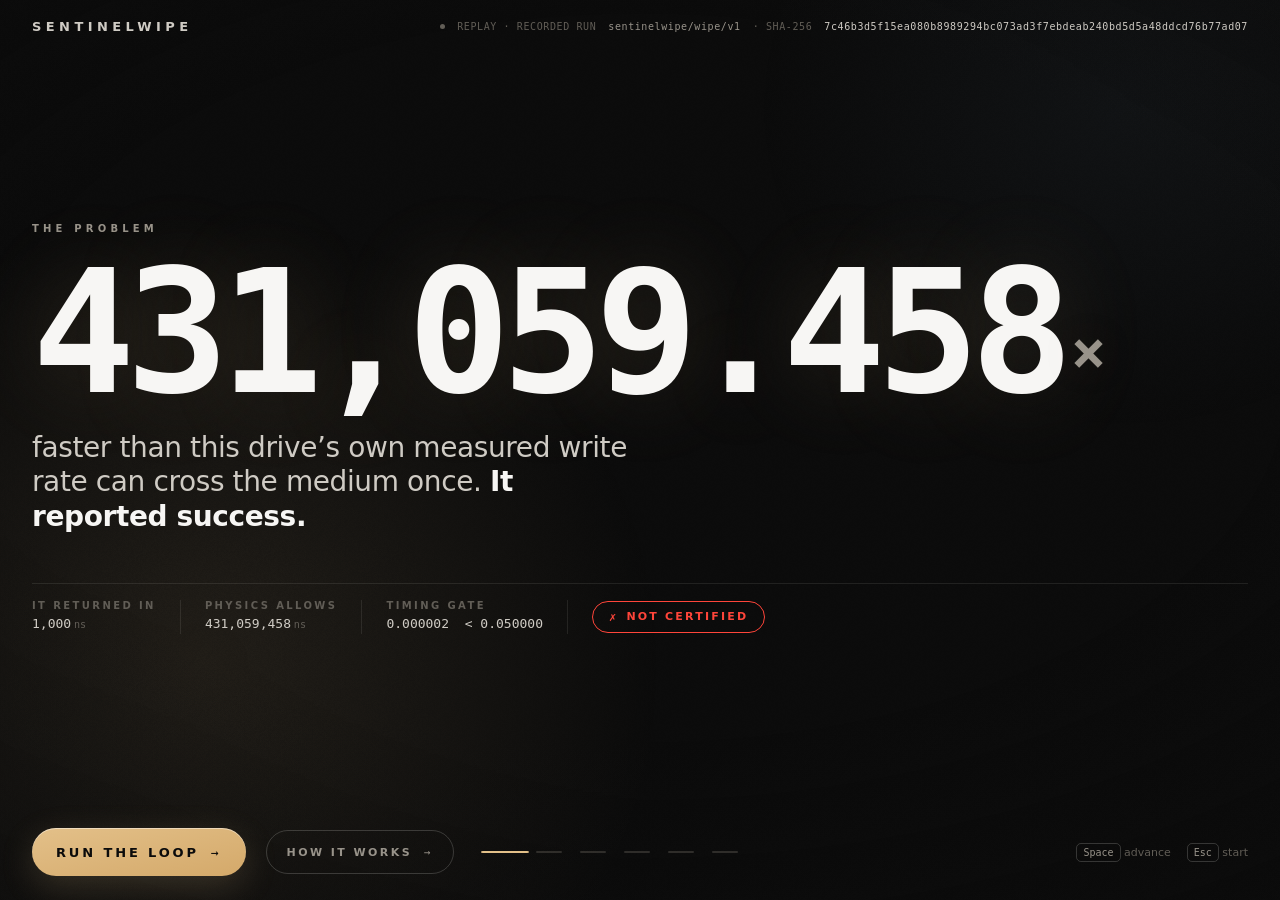
==== ui/index.html @ 8aa6bacd "ui: the entry surface, and the medium as the argument Adds ui/index.html — the door in front of the " ====
<!doctype html>
<html lang="en">
<head>
<meta charset="utf-8">
<meta name="viewport" content="width=device-width,initial-scale=1">
<title>SENTINELWIPE</title>
<style>
/* ============================================================================
   AURUM — THE TITANIUM STANDARD · Edition 27.0 · 412 declarations
   Transcribed from the token appendix (sheet 45) and the semantic layer
   (sheet 23) of the AURUM deck, not from the build prompt.

   FINISH: BLACK TITANIUM — "DEFAULT · DARK. Cinema, media, telemetry, night.
   The canonical AURUM expression: the void with one warm light in it."
   Sheet 22 names five finishes; Desert Gold is CEREMONIAL·LIGHT (onboarding,
   receipts, anniversaries) and is the wrong costume for a forensic instrument.
   A product picks one and never mixes.

   AXIS: FRONTIER (sheet 05) — "near-black canvas, monospaced numerics, tabular
   figures, live telemetry, precision displayed to the digit that actually
   matters. Legible under stress. No colour without semantics, no motion without
   cause, no alarm without an action attached."

   TOTAL COLOUR BUDGET: 32 values. Thirteen Titanium + ten Aurum + five Vapor +
   four Signal. A SCREEN MAY USE AT MOST NINE OF THEM. No value outside this set
   may ever enter the codebase.

   ONE DIRECTION ONLY: roles reference ramp values; ramp values reference
   nothing. A role that references another role is an alias, and aliases are
   audited out at every release.

   OPACITY OVER NEW HEX: strokes and fills are stated as a percentage of a ramp
   value, never as a new opaque colour, so they stay correct over glass and
   over media.

   NAMING: category-role-state. No product prefixes, no screen names, no -v2.
   GOVERNANCE: additive only — a token's value is never edited in place.
   ============================================================================ */

:root{
  /* ---- PRIMITIVE · TITANIUM — thirteen values, the structural ramp ---- */
  --ti-00:#F7F6F4;  --ti-05:#EEEDEA;  --ti-10:#E3E0DB;  --ti-20:#CFCBC4;
  --ti-30:#B4AFA7;  --ti-40:#98938A;  --ti-50:#7C776E;  --ti-60:#615D56;
  --ti-70:#4A4741;  --ti-80:#35322C;  --ti-90:#232120;  --ti-95:#171615;
  --ti-100:#0B0B0B;

  /* ---- PRIMITIVE · AURUM — ten values, the champagne ramp ------------ */
  --au-05:#FBF3E4;  --au-10:#F6E7CE;  --au-20:#EED6AE;  --au-30:#E3C089;
  --au-40:#D4A96A;  --au-50:#C08F4E;  --au-60:#A5763D;  --au-70:#835C30;
  --au-80:#5E4223;  --au-90:#3A2916;

  /* ---- PRIMITIVE · VAPOR — five values, the cold axis.
         hue 244–256°, chroma <= 0.033. For glass tint, depth and atmosphere
         ONLY. Never brand, never decoration. --------------------------- */
  --vp-10:#D0E4EA;  /* specular rim on cold glass   15.33:1 */
  --vp-30:#A9BAC4;  /* distant-object label          9.54:1 */
  --vp-50:#657F90;  /* atmosphere mid-depth          4.78:1 */
  --vp-70:#445D6C;  /* cool elevated fill            2.39:1 */
  --vp-90:#232B33;  /* chrome-theme canvas           1.37:1 */

  /* ---- PRIMITIVE · SIGNAL — four values, RESERVED FOR STATE.
         NEVER COLOUR ALONE: every signal use carries a redundant channel —
         a glyph, a position, or a word. Eight per cent of men cannot resolve
         nominal from abort by hue, and a system that fails them fails the law.
         ---------------------------------------------------------------- */
  --sig-nominal:#38D158;  /* success, completion, within tolerance   9.74:1 */
  --sig-caution:#FFD60A;  /* degraded, approaching limit            13.94:1
                             NEVER PAIRED WITH GOLD                        */
  --sig-abort:#FF453A;    /* failure and destruction                 5.78:1
                             ALWAYS ACCOMPANIED BY AN ACTION               */
  --sig-link:#0A84FF;     /* navigation away from context only       5.40:1 */

  /* ============ SEMANTIC LAYER · 42 roles · BLACK TITANIUM ============
     Product code references a role. It never references a ramp value. */

  /* SURFACE */
  --surface-canvas:var(--ti-100);              /* the floor. Never elevated,
                                                  never tinted, never glass  */
  --surface-grouped:var(--ti-95);              /* behind lists and forms     */
  --surface-raised:var(--ti-90);               /* cards. One level only —
                                                  no card inside a card      */
  --surface-glass:rgba(247,246,244,.09);       /* floating chrome ONLY:
                                                  bars, popovers, sheets     */
  --surface-scrim:rgba(11,11,11,.56);          /* behind modals              */

  /* CONTENT */
  --content-primary:var(--ti-00);              /* titles and the sentence
                                                  that matters      18.22:1  */
  --content-secondary:var(--ti-20);            /* body. The workhorse 8.57:1 */
  --content-tertiary:var(--ti-40);             /* metadata, timestamps,
                                                  captions   6.44:1 still AA */
  --content-quaternary:var(--ti-60);           /* placeholder and disabled
                                                  ONLY. Never a real word    */
  --content-accent:var(--au-30);               /* ONE INSTANCE PER VIEWPORT
                                                                    11.40:1  */
  --content-on-accent:var(--ti-100);           /* label on a filled metal
                                                  capsule. Obsidian on gold,
                                                  always                     */

  /* STROKE & FILL — opacity over new hex, always */
  --stroke-hairline:rgba(247,246,244,.09);     /* 0.5pt separators.
                                                  PREFER A GAP; a rule only
                                                  when space fails           */
  --stroke-rim:rgba(247,246,244,.18);          /* the 1pt edge of every
                                                  glass object. Non-optional */
  --stroke-focus:var(--au-30);                 /* 3pt, 2pt offset OUTSIDE the
                                                  shape. Never removed,
                                                  never inset                */
  --fill-quiet:rgba(247,246,244,.07);          /* secondary capsule ground,
                                                  segmented track, chip      */
  --fill-pressed:rgba(247,246,244,.14);        /* applied WITH scale .96 —
                                                  colour alone never reads
                                                  as pressed                 */
  --fill-accent:linear-gradient(168deg,var(--au-30),var(--au-40));
                                               /* 168° two-stop, 6% delta.
                                                  Flat metal looks printed   */
  /* LIGHT */
  --specular-top:rgba(255,255,255,.45);        /* 1pt inset highlight, top
                                                  edge only. The tell of
                                                  real glass                 */
  --specular-bottom:rgba(255,255,255,.12);     /* bounce light. Always
                                                  weaker than the top by 3x  */
  --shadow-key:rgba(11,11,11,.68);             /* single source, 12° above   */
  --glow-accent:rgba(227,192,137,.28);         /* dark themes only. 42px
                                                  blur, zero offset.
                                                  NEVER ON TEXT              */

  /* ---- TYPE · the fourteen-step scale ------------------------------- */
  --font-display:"SF Pro Display",-apple-system,BlinkMacSystemFont,"Helvetica Neue",Inter,system-ui,sans-serif;
  --font-text:"SF Pro Text",-apple-system,BlinkMacSystemFont,"Helvetica Neue",Inter,system-ui,sans-serif;
  --font-mono:"SF Mono",ui-monospace,Menlo,"JetBrains Mono",monospace;
  /* SF Pro is Apple-licensed and this repository is public: never vendored. */

  --size-colossus:96px;   --lh-colossus:88px;
  --size-display-1:64px;  --lh-display-1:64px;
  --size-display-2:48px;  --lh-display-2:52px;
  --size-title-1:34px;    --lh-title-1:40px;
  --size-title-2:28px;    --lh-title-2:34px;
  --size-title-3:22px;    --lh-title-3:28px;
  --size-headline:17px;   --lh-headline:22px;
  --size-body:17px;       --lh-body:25px;
  --size-callout:16px;    --lh-callout:21px;
  --size-subhead:15px;    --lh-subhead:20px;
  --size-footnote:13px;   --lh-footnote:18px;
  --size-caption:12px;    --lh-caption:16px;
  --size-micro:11px;      --lh-micro:13px;
  --size-overline:10px;   --lh-overline:12px;

  /* ---- SPACE & RADIUS ------------------------------------------------ */
  --space-1:4px;  --space-2:8px;  --space-3:12px; --space-4:16px;
  --space-5:20px; --space-6:24px; --space-8:32px; --space-12:48px;
  --space-16:64px;
  --radius-sm:12px; --radius-md:16px; --radius-lg:20px; --radius-xl:28px;
  --radius-capsule:999px;
  --target-min:44px;   /* AA5 floor. No target under 44px, ever. */

  /* ---- MOTION · six curves, six springs, no exceptions ---------------- */
  --ease-standard:cubic-bezier(.32,.72,0,1);
  --ease-enter:cubic-bezier(.16,1,.3,1);
  --ease-exit:cubic-bezier(.7,0,.84,0);
  --ease-glide:cubic-bezier(.4,0,.2,1);
  --ease-snap:cubic-bezier(.34,1.26,.64,1);
  --dur-micro:90ms;    --dur-small:160ms;   --dur-medium:240ms;
  --dur-large:400ms;   --dur-enter:520ms;   --dur-morph:620ms;
  --dur-ambient:4000ms;
  --stagger:24ms;
  --frame-budget:8.33ms;   /* every frame ships in 8.33ms or the feature is
                              not finished. A budget from the first commit,
                              never polish applied at the end. */

  /* ---- MATERIAL & ELEVATION ------------------------------------------ */
  --glass-thin:blur(20px) saturate(170%);
  --glass-regular:blur(28px) saturate(180%);
  --glass-thick:blur(40px) saturate(150%);
  --e1:0 1px 2px rgba(11,11,11,.68), 0 0 0 1px rgba(247,246,244,.09);
  --e2:0 4px 10px rgba(11,11,11,.68), 0 1px 2px rgba(11,11,11,.5);
  --e3:0 10px 24px rgba(11,11,11,.68), 0 2px 5px rgba(11,11,11,.5);
  --e4:0 18px 44px rgba(11,11,11,.68), 0 4px 10px rgba(11,11,11,.5);
  --e5:0 28px 70px rgba(11,11,11,.72), 0 0 42px rgba(227,192,137,.28);
}

/* ---- The fourteen registers, set in their own spec ------------------- */
.t-colossus {font:700 var(--size-colossus)/var(--lh-colossus) var(--font-display);letter-spacing:-.03em}
.t-display-1{font:700 var(--size-display-1)/var(--lh-display-1) var(--font-display);letter-spacing:-.025em}
.t-display-2{font:700 var(--size-display-2)/var(--lh-display-2) var(--font-display);letter-spacing:-.022em}
.t-title-1  {font:700 var(--size-title-1)/var(--lh-title-1) var(--font-display);letter-spacing:-.018em}
.t-title-2  {font:600 var(--size-title-2)/var(--lh-title-2) var(--font-display);letter-spacing:-.014em}
.t-title-3  {font:600 var(--size-title-3)/var(--lh-title-3) var(--font-display);letter-spacing:-.01em}
.t-headline {font:600 var(--size-headline)/var(--lh-headline) var(--font-text)}
.t-body     {font:400 var(--size-body)/var(--lh-body) var(--font-text)}
.t-callout  {font:400 var(--size-callout)/var(--lh-callout) var(--font-text)}
.t-subhead  {font:500 var(--size-subhead)/var(--lh-subhead) var(--font-text)}
.t-footnote {font:400 var(--size-footnote)/var(--lh-footnote) var(--font-text)}
.t-caption  {font:400 var(--size-caption)/var(--lh-caption) var(--font-text)}
.t-micro    {font:500 var(--size-micro)/var(--lh-micro) var(--font-text);letter-spacing:.06em}
.t-overline {font:600 var(--size-overline)/var(--lh-overline) var(--font-text);
             letter-spacing:.18em;text-transform:uppercase;color:var(--content-tertiary)}

/* Every numeral in this product is monospace and tabular, carries its unit,
   and is never abbreviated and never animated. Precision displayed to the
   digit that actually matters. */
.num {font-family:var(--font-mono);font-variant-numeric:tabular-nums lining-nums;
      font-feature-settings:"tnum" 1,"lnum" 1}
.unit{color:var(--content-tertiary);font-size:.72em;margin-left:.3em;letter-spacing:.02em}

*,*::before,*::after{box-sizing:border-box}
html{-webkit-text-size-adjust:100%}
body{margin:0;background:var(--surface-canvas);color:var(--content-secondary);
     font:400 var(--size-body)/var(--lh-body) var(--font-text);
     -webkit-font-smoothing:antialiased;text-rendering:optimizeLegibility}
::selection{background:rgba(227,192,137,.28);color:var(--au-05)}

/* 2pt ring at 2pt offset OUTSIDE the shape. Never removed, never inset. */
:focus-visible{outline:2px solid var(--stroke-focus);outline-offset:2px;border-radius:inherit}

/* Sheet 43 — the floor, not the ceiling. Reduced motion is a first-class
   path: all travel and scale become a 160ms opacity cross-fade at the
   destination. Parallax and auto-play stop. No state is lost. */
@media (prefers-reduced-motion:reduce){
  *,*::before,*::after{
    animation-duration:1ms!important;animation-iteration-count:1!important;
    transition-duration:160ms!important;transition-property:opacity!important;
    scroll-behavior:auto!important}
}

/* ============================================================================
   SURFACE 0 - THE ENTRY - "THE VOID"
   One idea per screen, at scale, over the medium itself. The token layer above
   is ui/tokens.css verbatim; what changes here is how little of it is used at
   once and how much air is left around it.

   Six values on screen at a time, at most:
     ti-100 canvas   ti-95 recessed   ti-00 the one bright thing
     ti-40 captions  au-30 the single accent   one signal, only when earned
   ============================================================================ */

html,body{height:100%}
body{overflow:hidden;background:#0B0B0B;color:var(--content-tertiary)}
#app{position:fixed;inset:0;display:flex;flex-direction:column}

/* ---- ATMOSPHERE. Three fixed layers, none of them interactive, none of them
        carrying information: a warm source low-left, a vignette that closes the
        frame, and grain so the black reads as film rather than as #000. ------ */
.atm{position:fixed;inset:0;pointer-events:none;z-index:0}
.atm-glow{background:
  radial-gradient(58vw 58vw at 16% 74%, rgba(227,192,137,.10), transparent 62%),
  radial-gradient(46vw 40vw at 88% 12%, rgba(127,166,201,.05), transparent 64%)}
.atm-vig{background:radial-gradient(120% 96% at 50% 42%,
  transparent 42%, rgba(11,11,11,.62) 88%, rgba(11,11,11,.9) 100%)}
.atm-grain{opacity:.055;mix-blend-mode:overlay;background-size:128px 128px}
/* the grain tile is generated at load from frames[].hx - the film grain over
   this page is made of the same bytes the wipe wrote. No asset, no request,
   no SVG filter, and therefore no URL of any kind in this file. */

/* ---- RACK. Almost nothing. The replay marker is the only thing it carries
        that is not the product's own name. ------------------------------- */
.rack{position:relative;z-index:3;flex:0 0 auto;display:flex;align-items:center;
  gap:var(--space-6);padding:var(--space-5) var(--space-8) var(--space-3)}
.wordmark{font:600 var(--size-footnote)/1 var(--font-display);letter-spacing:.34em;
  color:var(--content-secondary);text-transform:uppercase}
.stamp{margin-left:auto;display:flex;align-items:center;gap:var(--space-3);
  font-family:var(--font-mono);font-size:var(--size-overline);
  line-height:var(--lh-overline);letter-spacing:.06em;
  color:var(--content-quaternary);white-space:nowrap}
.stamp .dot{width:5px;height:5px;border-radius:50%;
  background:var(--content-quaternary);flex:0 0 auto}
.stamp b{font-weight:400;color:var(--content-tertiary)}
.stamp .hash{color:var(--content-secondary)}

/* ---- STAGE ------------------------------------------------------------ */
#stage{position:relative;z-index:2;flex:1 1 auto;min-height:0}
.beat{position:absolute;inset:0;padding:0 var(--space-8);
  display:grid;align-content:center;
  opacity:0;pointer-events:none;
  transition:opacity var(--dur-large) var(--ease-exit)}
.beat[data-live="1"]{opacity:1;pointer-events:auto;
  transition:opacity var(--dur-enter) var(--ease-enter)}

/* every element inside a live beat arrives on the same spring, staggered by
   its own index. Transform and opacity only. */
.rise{opacity:0;transform:translate3d(0,14px,0)}
.beat[data-live="1"] .rise{opacity:1;transform:none;
  transition:opacity var(--dur-enter) var(--ease-enter) calc(var(--i,0) * 90ms),
             transform var(--dur-enter) var(--ease-enter) calc(var(--i,0) * 90ms)}

/* ---- THE ONE BIG THING ------------------------------------------------ */
.kicker{font:600 var(--size-overline)/var(--lh-overline) var(--font-text);
  letter-spacing:.42em;text-transform:uppercase;color:var(--content-tertiary);
  margin:0 0 var(--space-6)}
.colossus{margin:0;font-family:var(--font-mono);font-weight:600;
  font-variant-numeric:tabular-nums lining-nums;font-feature-settings:"tnum" 1;
  font-size:clamp(88px,13.4vw,208px);line-height:.86;letter-spacing:-.055em;
  color:var(--content-primary);white-space:nowrap;
  text-shadow:0 0 90px rgba(227,192,137,.16)}
.colossus .x{font-size:.34em;letter-spacing:-.02em;color:var(--content-tertiary);
  margin-left:.12em;vertical-align:.34em}
.colossus .of{font-size:.28em;letter-spacing:.01em;word-spacing:-.2em;
  color:var(--content-quaternary);margin-left:.24em;vertical-align:.36em;
  font-weight:400}
.say{margin:var(--space-6) 0 0;max-width:34ch;
  font:400 var(--size-title-2)/1.24 var(--font-display);letter-spacing:-.014em;
  color:var(--content-secondary)}
.beat.with-medium .say{max-width:27ch}
.say b{color:var(--content-primary);font-weight:600}
.say.small{font:400 var(--size-title-3)/1.3 var(--font-display);max-width:30ch}

/* ---- THE QUIET LINE OF EVIDENCE, always last, always small ------------ */
.evid{display:flex;align-items:center;gap:var(--space-6);flex-wrap:wrap;
  margin-top:var(--space-12);padding-top:var(--space-4);
  border-top:1px solid var(--stroke-hairline)}
.evid .cell{display:flex;flex-direction:column;gap:3px;min-width:0}
.evid .k{font:600 var(--size-overline)/var(--lh-overline) var(--font-text);
  letter-spacing:.24em;text-transform:uppercase;color:var(--content-quaternary)}
.evid .v{font-family:var(--font-mono);font-variant-numeric:tabular-nums lining-nums;
  font-size:var(--size-footnote);line-height:var(--lh-footnote);
  color:var(--content-secondary);white-space:nowrap}
.evid .v .u{color:var(--content-quaternary);font-size:.78em;margin-left:.28em}
.evid .rule{width:1px;align-self:stretch;background:var(--stroke-hairline)}

/* the verdict chip: colour never alone - a glyph and a word, every time */
.chip{display:inline-flex;align-items:center;gap:var(--space-2);
  font:600 var(--size-micro)/1 var(--font-text);letter-spacing:.2em;
  text-transform:uppercase;padding:9px var(--space-4);
  border-radius:var(--radius-capsule);border:1px solid currentColor}
.chip .gl{font-family:var(--font-mono);font-size:var(--size-caption)}
.c-abort{color:var(--sig-abort)}
.c-caution{color:var(--sig-caution)}
.c-quiet{color:var(--content-tertiary);border-color:var(--stroke-rim)}

/* ---- THE MEDIUM. 524,288 sectors, 1024 x 512, one pixel per sector. --- */
/* the medium is one persistent object across beats 02-05: the wipe happens to
   the same canvas the carve just read, rather than to a new picture of one */
#mediumlayer{position:absolute;z-index:1;right:var(--space-8);top:50%;
  transform:translate3d(0,-50%,0);opacity:0;pointer-events:none;
  transition:opacity var(--dur-large) var(--ease-standard)}
#mediumlayer[data-on="1"]{opacity:1}
.beat .col{position:relative;z-index:2;max-width:none}
.beat.with-medium .col{max-width:min(33%,430px)}
@media (max-width:1180px){
  #mediumlayer{position:relative;right:auto;top:auto;transform:none;
    margin-top:var(--space-6)}
  .beat.with-medium .col{max-width:none}
}
.mediumwrap{position:relative;width:100%;display:flex;justify-content:flex-end;
  align-items:center}
canvas#medium{display:block;width:min(1024px,58vw);height:auto;aspect-ratio:2/1;
  image-rendering:pixelated;background:#0B0B0B;
  border:1px solid var(--stroke-rim);border-radius:var(--radius-sm);
  box-shadow:0 40px 120px rgba(11,11,11,.9), 0 0 100px rgba(227,192,137,.06)}
.medium-cap{position:absolute;left:2px;bottom:-24px;max-width:100%;
  overflow:hidden;text-overflow:ellipsis;
  font-family:var(--font-mono);font-size:var(--size-overline);
  letter-spacing:.1em;color:var(--content-quaternary);white-space:nowrap}
/* the beat that is mostly medium: text left, medium right, overlapping air */
.split{display:grid;grid-template-columns:minmax(300px,.82fr) minmax(0,1.18fr);
  gap:var(--space-12);align-items:center}
@media (max-width:1180px){
  .split{grid-template-columns:minmax(0,1fr)}
  canvas#medium{width:100%}
}

/* legend for the medium, tiny, only where it is needed */
.legend{display:flex;gap:var(--space-5);flex-wrap:wrap;margin-top:var(--space-5)}
.legend span{display:inline-flex;align-items:center;gap:var(--space-2);
  font:400 var(--size-micro)/1.4 var(--font-text);color:var(--content-quaternary);
  letter-spacing:.04em}
.legend i{width:11px;height:11px;border-radius:3px;flex:0 0 auto;
  border:1px solid var(--stroke-rim)}

/* ---- SPINE ------------------------------------------------------------ */
.spine{position:relative;z-index:3;flex:0 0 auto;display:flex;align-items:center;
  gap:var(--space-5);padding:var(--space-4) var(--space-8) var(--space-6)}
.go{display:inline-flex;align-items:center;gap:var(--space-3);min-height:48px;
  padding:0 var(--space-6);border-radius:var(--radius-capsule);
  text-decoration:none;white-space:nowrap;
  font:600 var(--size-footnote)/1 var(--font-text);letter-spacing:.22em;
  text-transform:uppercase;
  transition:transform var(--dur-micro) var(--ease-standard)}
.go:active{transform:scale(.96)}
.go .arrow{font-family:var(--font-mono);font-weight:400}
.go-run{background:var(--fill-accent);color:var(--content-on-accent);
  box-shadow:0 10px 34px rgba(227,192,137,.18),inset 0 1px 0 var(--specular-top)}
.go-alt{color:var(--content-tertiary);border:1px solid var(--stroke-rim);
  font-size:var(--size-micro);min-height:44px;padding:0 var(--space-5)}

/* the beat rail: position is the state, never colour alone */
.rail{display:flex;align-items:center;gap:14px;margin-left:var(--space-4)}
.rail button{appearance:none;background:none;border:0;padding:10px 2px;
  cursor:pointer;display:block}
.rail button i{display:block;width:26px;height:2px;border-radius:2px;
  background:var(--content-quaternary);opacity:.42;
  transition:opacity var(--dur-small) var(--ease-standard),
             transform var(--dur-small) var(--ease-standard),
             background var(--dur-small) var(--ease-standard)}
.rail button[aria-current="true"] i{background:var(--content-accent);opacity:1;
  transform:scaleX(1.85)}
.keys{margin-left:auto;display:flex;align-items:center;gap:var(--space-4);
  font:400 var(--size-micro)/1 var(--font-text);color:var(--content-quaternary);
  white-space:nowrap}
.keys kbd{font-family:var(--font-mono);font-size:var(--size-overline);
  color:var(--content-tertiary);border:1px solid var(--stroke-rim);
  border-radius:5px;padding:3px 6px}

/* ---- SHORT SCREENS. 1366 x 768 is the projector. ---------------------- */
@media (max-height:800px){
  .rack{padding:var(--space-4) var(--space-6) var(--space-2)}
  .spine{padding:var(--space-3) var(--space-6) var(--space-4)}
  .beat{padding:0 var(--space-6)}
  .colossus{font-size:clamp(84px,12.8vw,176px)}
  .say{font:400 var(--size-title-3)/1.28 var(--font-display);max-width:26ch}
  .evid{margin-top:var(--space-8)}
  canvas#medium{width:min(880px,58vw)}
}

/* Reduced motion: the reveal is a courtesy, never a gate. Everything is at its
   destination immediately and the medium paints its final state. */
@media (prefers-reduced-motion:reduce){
  .rise,.beat[data-live="1"] .rise{opacity:1;transform:none;transition:none}
  .atm-grain{display:none}
}
</style>
</head>
<body>

<div class="atm atm-glow"></div>
<div class="atm atm-vig"></div>
<div class="atm atm-grain"></div>

<div id="app">

  <header class="rack">
    <span class="wordmark">Sentinelwipe</span>
    <span class="stamp">
      <span class="dot" aria-hidden="true"></span>
      REPLAY &#183; RECORDED RUN <b data-num="run.run_id" data-fmt="raw"></b>
      &#183; SHA-256 <b class="hash" id="rSha">computing</b>
    </span>
  </header>

  <main id="stage">

    <!-- The medium persists across beats 02-05. The story changes around it;
         it does not get rebuilt, so the wipe happens to the same object the
         carve just read. 1024 x 512 backing store, one pixel per sector. -->
    <div id="mediumlayer" aria-hidden="true">
      <canvas id="medium" width="1024" height="512"></canvas>
      <span class="medium-cap" id="medCap"></span>
    </div>

    <!-- ============ 01 THE PROBLEM ============ -->
    <section class="beat" data-live="1" aria-label="The problem">
      <div class="col">
        <p class="kicker rise" style="--i:0">The problem</p>
        <h1 class="colossus rise" style="--i:1"><span id="bSpeed"></span><span class="x">&#215;</span></h1>
        <p class="say rise" style="--i:2">faster than this drive&#8217;s own measured
          write rate can cross the medium once. <b>It reported success.</b></p>
        <div class="evid rise" style="--i:3">
          <span class="cell"><span class="k">It returned in</span>
            <span class="v"><span data-num="lie.sanitize.measured_ns" data-fmt="int"></span><span class="u">ns</span></span></span>
          <span class="rule"></span>
          <span class="cell"><span class="k">Physics allows</span>
            <span class="v"><span data-num="lie.sanitize.floor_ns" data-fmt="int"></span><span class="u">ns</span></span></span>
          <span class="rule"></span>
          <span class="cell"><span class="k">Timing gate</span>
            <span class="v"><span data-num="lie.sanitize.ratio" data-fmt="fix6"></span>
              &#8201;&lt;&#8201;<span data-num="lie.sanitize.threshold" data-fmt="fix6"></span></span></span>
          <span class="rule"></span>
          <span class="chip c-abort"><span class="gl" aria-hidden="true">&#10007;</span>Not certified</span>
        </div>
      </div>
    </section>

    <!-- ============ 02 THE MEDIUM ============ -->
    <section class="beat with-medium" data-medium="before" aria-label="The medium">
      <div class="col">
        <p class="kicker rise" style="--i:0">The medium</p>
        <h1 class="colossus rise" style="--i:1"><span data-num="loop.planted" data-fmt="int"></span><span class="of">files</span></h1>
        <p class="say small rise" style="--i:2">planted at known offsets, with known
          hashes. Deleted, not erased &#8212; the ordinary case.</p>
        <div class="evid rise" style="--i:3">
          <span class="cell"><span class="k">Capacity</span>
            <span class="v"><span data-num="device.capacity_bytes" data-fmt="int"></span><span class="u">B</span></span></span>
          <span class="rule"></span>
          <span class="cell"><span class="k">Entropy before</span>
            <span class="v"><span data-num="loop.entropy.before" data-fmt="fix6"></span><span class="u">bits/byte</span></span></span>
        </div>
      </div>
    </section>

    <!-- ============ 03 RECOVERED ============ -->
    <section class="beat with-medium" data-medium="found" aria-label="Recovered">
      <div class="col">
        <p class="kicker rise" style="--i:0">Carve</p>
        <h1 class="colossus rise" style="--i:1"><span data-num="loop.recall_before" data-fmt="int"></span><span class="of">of <span data-num="loop.planted" data-fmt="int"></span></span></h1>
        <p class="say small rise" style="--i:2">recovered <b>byte-exact</b>. Every one
          joined to the fixture manifest by SHA-256, not by row count.</p>
        <div class="legend rise" style="--i:3">
          <span><i style="background:#CFCBC4"></i>above the gate</span>
          <span><i style="background:#4A4741"></i>rejected</span>
          <span><i style="background:#1F1E1C"></i>not mapped by the report</span>
        </div>
        <div class="evid rise" style="--i:4">
          <span class="cell"><span class="k">Candidates scanned</span>
            <span class="v"><span data-num="loop.before.scanned" data-fmt="int"></span></span></span>
          <span class="rule"></span>
          <span class="cell"><span class="k">Above the confidence gate</span>
            <span class="v"><span data-num="loop.before.admitted" data-fmt="int"></span></span></span>
        </div>
      </div>
    </section>

    <!-- ============ 04 SANITIZE ============ -->
    <section class="beat with-medium" data-medium="wipe" aria-label="Sanitize">
      <div class="col">
        <p class="kicker rise" style="--i:0">Sanitize &#183; NIST SP 800-88 <span data-num="dispatch.nist_category" data-fmt="raw"></span></p>
        <h1 class="say rise" style="--i:1;margin:0;color:var(--content-primary);
          font-weight:600">Overwrite the medium, then read it back.</h1>
        <p class="rise" style="--i:2;margin:var(--space-5) 0 0;
          font:400 clamp(15px,1.5vw,20px)/1.4 var(--font-mono);letter-spacing:-.01em;
          color:var(--content-secondary);overflow-wrap:anywhere"
          data-num="dispatch.method" data-fmt="raw"></p>
        <p class="say small rise" style="--i:3;margin-top:var(--space-4)">Chosen by
          the medium, not by a preference. The sweep is recorded telemetry.</p>
        <div class="evid rise" style="--i:4">
          <span class="cell"><span class="k">Telemetry frames</span>
            <span class="v" id="bFrames"></span></span>
          <span class="rule"></span>
          <span class="cell"><span class="k">Entropy after</span>
            <span class="v"><span data-num="loop.entropy.after" data-fmt="fix6"></span><span class="u">bits/byte</span></span></span>
        </div>
      </div>
    </section>

    <!-- ============ 05 NOTHING ============ -->
    <section class="beat with-medium" data-medium="after" aria-label="Nothing">
      <div class="col">
        <p class="kicker rise" style="--i:0">Carve again</p>
        <h1 class="colossus rise" style="--i:1"><span data-num="loop.recall_after" data-fmt="int"></span><span class="of">of <span data-num="loop.planted" data-fmt="int"></span></span></h1>
        <p class="say small rise" style="--i:2">Same engine. Same parameters. The
          randomised medium still raised
          <b><span data-num="loop.after.scanned" data-fmt="int"></span> signature hits</b>
          &#8212; a signature-only carver would have called every one of them a
          recovered file. Structure validation admitted none.</p>
        <div class="evid rise" style="--i:3">
          <span class="cell"><span class="k">Signature candidates</span>
            <span class="v"><span data-num="loop.after.scanned" data-fmt="int"></span></span></span>
          <span class="rule"></span>
          <span class="cell"><span class="k">Admitted</span>
            <span class="v"><span data-num="loop.after.admitted" data-fmt="int"></span></span></span>
          <span class="rule"></span>
          <span class="chip c-quiet"><span class="gl" aria-hidden="true">&#8709;</span>Nothing recovered</span>
        </div>
      </div>
    </section>

    <!-- ============ 06 THE LIMIT ============ -->
    <section class="beat" aria-label="What this run does not claim">
      <div class="col">
        <p class="kicker rise" style="--i:0">What this run does not claim</p>
        <h1 class="colossus rise" style="--i:1"><span data-num="verification.coverage_fraction" data-fmt="fix6"></span></h1>
        <p class="say rise" style="--i:2">of the medium was read back and checked.
          <b>We do not claim the rest.</b></p>
        <div class="evid rise" style="--i:3">
          <span class="cell"><span class="k">Sectors verified</span>
            <span class="v"><span data-num="verification.sectors_verified_min" data-fmt="int"></span>
              <span class="u">of <span data-num="device.total_sectors" data-fmt="int"></span></span></span></span>
          <span class="rule"></span>
          <span class="cell"><span class="k">Longest unsampled run</span>
            <span class="v"><span data-num="verification.largest_unsampled_run_sectors" data-fmt="int"></span>
              <span class="u">sectors</span></span></span>
          <span class="rule"></span>
          <span class="cell"><span class="k">whole_medium_claim</span>
            <span class="v"><span data-num="outcome.whole_medium_claim" data-fmt="raw"></span></span></span>
          <span class="rule"></span>
          <span class="chip c-caution"><span class="gl" aria-hidden="true">&#9650;</span>Sampled, not exhaustive</span>
        </div>
      </div>
    </section>

  </main>

  <nav class="spine" aria-label="Spine">
    <a class="go go-run" href="instrument.html" id="goRun">Run the loop
      <span class="arrow" aria-hidden="true">&#8594;</span></a>
    <a class="go go-alt" href="approach.html">How it works
      <span class="arrow" aria-hidden="true">&#8594;</span></a>
    <div class="rail" role="tablist" aria-label="Beats">
      <button type="button" role="tab" data-beat="0" aria-current="true" aria-label="01 The problem"><i></i></button>
      <button type="button" role="tab" data-beat="1" aria-current="false" aria-label="02 The medium"><i></i></button>
      <button type="button" role="tab" data-beat="2" aria-current="false" aria-label="03 Carve"><i></i></button>
      <button type="button" role="tab" data-beat="3" aria-current="false" aria-label="04 Sanitize"><i></i></button>
      <button type="button" role="tab" data-beat="4" aria-current="false" aria-label="05 Carve again"><i></i></button>
      <button type="button" role="tab" data-beat="5" aria-current="false" aria-label="06 Limits"><i></i></button>
    </div>
    <div class="keys">
      <span id="kAdv"><kbd>Space</kbd> advance</span>
      <span><kbd>Esc</kbd> start</span>
    </div>
  </nav>

</div>
<script type="application/json" id="payload">{"meta":{"note":"Every value in this file was read out of a committed artifact. Regenerate with ui/build_payload.py. Nothing here is illustrative.","sources":{"lie":"docs/evidence/fake_sanitize_run.txt","carve":"fixtures/sample_output.json","wipe":"a live run of core/target/release/wipe"},"schemas":{"carve":"sentinelwipe.carve.report/1","wipe":"sentinelwipe.wipe.report/1"}},"lie":{"command":"wipe --target <root>/t2.img --allow-root <root> --i-understand <root>/t2.img --sanitize ata-sanitize-block-erase","primitive":"ata-sanitize-block-erase","device_reported_success":true,"sanitize":{"operation":"ATA SANITIZE BLOCK ERASE (simulated)","code":"UNVERIFIED_TIMING","severity":"unverified","simulated":true,"device_reported_success":true,"return_code_trusted":false,"work_bytes":268435456,"capacity_bytes":268435456,"passes":1,"measured_ns":1000,"floor_ns":431059458,"ratio":2e-06,"threshold":0.05,"baseline_source":"observed_pass","baseline_measured":true,"probe_bytes":268435456,"probe_elapsed_ns":431059458,"rate_bps":622734175.107695,"note":"UNVERIFIED_TIMING \u00b7 ATA SANITIZE BLOCK ERASE (simulated) \u00b7 measured 0.000001 s against an expected minimum of 0.431059 s (0.000002 of it) at a measured 622734175.107695 B/s. Device reported success; the return code was not trusted."},"overwrite":{"operation":"host overwrite: single_pass_seeded_random_shake128","code":"VERIFIED_TIMING","severity":"verified","simulated":false,"device_reported_success":true,"return_code_trusted":false,"work_bytes":268435456,"capacity_bytes":268435456,"passes":1,"measured_ns":432911500,"floor_ns":451268000,"ratio":0.959322,"threshold":0.05,"baseline_source":"calibration_probe","baseline_measured":true,"probe_bytes":33554432,"probe_elapsed_ns":56408500,"rate_bps":594847088.647987,"note":"VERIFIED_TIMING \u00b7 host overwrite: single_pass_seeded_random_shake128 \u00b7 measured 0.432912 s against an expected minimum of 0.451268 s (0.959322 of it)."},"witness":{"sectors":256,"before":"c82e10f39199bc4fb1728f8bf12f3049717809b47956437d3f549917b57fc9c6","after":"c82e10f39199bc4fb1728f8bf12f3049717809b47956437d3f549917b57fc9c6","unchanged":true},"device":{"kind":"image file","model":"unknown","serial":"unknown","transport":"file","medium":"image","is_physical_medium":false,"logical_sector_bytes":512,"total_sectors":524288,"capacity_bytes":268435456}},"loop":{"before":{"scanned":58,"admitted":33},"after":{"scanned":30,"admitted":0},"recall_before":28,"recall_after":0,"planted":40,"reachability":{"contiguous":28,"needs_bifragment_reassembly":5,"unreachable_by_construction":7},"entropy":{"before":7.06169,"after":7.999999,"estimator":"Shannon over a 256-bin byte histogram of every byte of the medium, Neumaier-compensated; the same support and the same estimator fixtures/corpus.py used for the manifest figure, so the two may be subtracted. Printed TRUNCATED to six places, not rounded, so a measured 7.9999995 never prints as the unattainable 8.000000; `delta` is the difference of the two printed values, so these three numbers subtract exactly. NOT the strided per-frame telemetry sample."}},"device":{"kind":"image file","model":"unknown","serial":"unknown","firmware":"unknown","transport":"file","identity_source":"file-metadata","is_physical_medium":false,"medium":"image","has_hidden_regions":false,"logical_sector_bytes":512,"physical_sector_bytes":null,"total_sectors":524288,"capacity_bytes":268435456,"writable":true},"dispatch":{"method":"single_pass_seeded_random_shake128","method_selected_by":"detected-medium","passes":1,"nist_category":"Clear","legacy_shape":null,"sanitize_primitive":null,"sanitize_selected_by":"detected-medium","rationale":"regular file standing in for a medium: there is no controller, so no firmware primitive exists to attempt and any that is requested is simulated and labelled so"},"authorization":{"decision_code":"ALLOW_FILE","require_confirmation":true,"allowed_roots":["/Users/rosh/Personal/Hackathons/Smart India Hackathon 2026/sentinelwipe/out/ui-run"]},"run":{"run_id":"sentinelwipe/wipe/v1","target_resolved":"/Users/rosh/Personal/Hackathons/Smart India Hackathon 2026/sentinelwipe/out/ui-run/medium.img","elapsed_ns":732819375,"elapsed_s":0.732819},"overwrite":{"method":"single_pass_seeded_random_shake128","simulated":false,"nist_category":"Clear","legacy_shape":null,"bytes_written":268435456,"duration_ns":433561458,"duration_s":0.433561,"bytes_per_second":619140495.648024,"passes":[{"pass":1,"of":1,"pattern":"shake128_seeded_stream","sectors_written":524288,"bytes_written":268435456,"duration_ns":431637042,"sync_ns":5601709,"bytes_per_second":621900879.396722,"chunk_writes":256,"chunk_sectors_first":2048,"chunk_sectors_final":2048,"chunk_resizes":0,"max_chunk_ns":2841667}],"scope_limit":"An overwrite pass against an image file overwrites the byte range of that file and nothing else. It does not reach, and this tool does not claim to reach, prior copies of those bytes held by the host filesystem (copy-on-write snapshots, journals) or remapped by the host storage controller (wear levelling, over-provisioning, bad-block retirement). Purge of the underlying physical medium is neither performed nor claimed."},"verification":{"mode":"sampled","all_passes_verified":true,"coverage_fraction":0.001953,"sectors_verified_min":1024,"sectors_unverified_max":523264,"largest_unsampled_run_sectors":2815,"passes":[{"pass":1,"of":1,"mode":"sampled_read_back","pattern":"shake128_seeded_stream","verdict":"PATTERN_CONFIRMED_ON_SAMPLE","sectors_verified":1024,"sectors_unverified":523264,"bytes_verified":524288,"coverage_fraction":0.001953,"largest_unsampled_run_sectors":2815,"mismatched_sectors":0,"mismatches_truncated":false,"duration_ns":1894625,"bytes_per_second":276723889.951837,"sample_digest_hex":"09a55d5416c2db9d58c60411505fe89c68ac6cb1c6c3b55b7d37ea68277084af","claim":"Pass 1 of 1: 1024 of 524288 sectors were read back and every one carried the expected pattern. Coverage 0.1953% of the medium. The longest run of consecutive sectors this sample did not touch is 2815 sectors (1441280 bytes): an unwiped region of that size, positioned between two sample points, would produce this same verdict with zero mismatches. SAMPLING IS NOT PROOF OF THE WHOLE MEDIUM. This verdict covers only the sectors the sampling plan named and this run actually read back. Sectors outside the sample were not read after the pass and carry no verification claim from this run. A pass that skipped an unsampled sector would produce this same verdict. Sample positions are derived from the run seed, which is published in the certificate so a third party can reproduce them. A device whose firmware knew the seed could write only the sampled sectors and pass. This procedure detects incidental failure -- a skipped range, an ignored write, a pass that did not run -- and does not detect adversarial firmware."}]},"audit":{"overwrite":{"operation":"host overwrite: single_pass_seeded_random_shake128","code":"VERIFIED_TIMING","severity":"verified","simulated":false,"device_reported_success":true,"return_code_trusted":false,"work_bytes":268435456,"capacity_bytes":268435456,"passes":1,"measured_ns":433561458,"floor_ns":456509664,"ratio":0.949731,"threshold":0.05,"baseline_source":"calibration_probe","baseline_measured":true,"probe_bytes":33554432,"probe_elapsed_ns":57063708,"rate_bps":588017028.266021,"note":"VERIFIED_TIMING \u00b7 host overwrite: single_pass_seeded_random_shake128 \u00b7 measured 0.433561 s against an expected minimum of 0.456510 s (0.949731 of it)."},"sanitize":null,"return_code_trusted":false},"telemetry":{"schema":"sentinelwipe.wipe.telemetry/1","period_ms":8,"events":49,"wall_ms":433.562916,"achieved_hz":113.017046,"min_gap_ms":1.612958,"max_gap_ms":10.11525,"rate_floor_hz":20.0,"met_rate_floor":true,"longest_uninstrumented_interval_ns":7496334,"longest_uninstrumented_interval_ms":7.496334,"note":"met_rate_floor is the verdict, not achieved_hz: any stretch in which nothing is written deflates events-over-wall without a frame ever being late. A frame can only be emitted from a write, so the floor is a property of the write stream; longest_uninstrumented_interval is the pass sync plus read-back sweep during which nothing was written and is the explanation for max_gap_ms when it exceeds the period."},"limits":["An overwrite pass against an image file overwrites the byte range of that file and nothing else. It does not reach, and this tool does not claim to reach, prior copies of those bytes held by the host filesystem (copy-on-write snapshots, journals) or remapped by the host storage controller (wear levelling, over-provisioning, bad-block retirement). Purge of the underlying physical medium is neither performed nor claimed.","SAMPLING IS NOT PROOF OF THE WHOLE MEDIUM. This verdict covers only the sectors the sampling plan named and this run actually read back. Sectors outside the sample were not read after the pass and carry no verification claim from this run. A pass that skipped an unsampled sector would produce this same verdict.","Sample positions are derived from the run seed, which is published in the certificate so a third party can reproduce them. A device whose firmware knew the seed could write only the sampled sectors and pass. This procedure detects incidental failure -- a skipped range, an ignored write, a pass that did not run -- and does not detect adversarial firmware.","SAMPLED VERIFICATION HAS A BLIND SPOT AND THIS IS ITS MEASURED SIZE ON THIS RUN. The longest run of consecutive sectors no sample touched is 2815 sectors, 1441280 bytes, 0.005369 of the medium. An unwiped region of that size or smaller, positioned between two sample points, produces PATTERN_CONFIRMED_ON_SAMPLE with zero mismatched sectors and an unchanged sample digest: the verdict is a statement about the sectors read and about nothing else. `--verify exhaustive` reads every sector and is what turns it into a whole-medium statement. Regression test: core/wipe/src/verify.rs::a_region_left_unwiped_between_sample_points_survives_a_confirmed_sample."],"outcome":{"code":"OVERWRITE_VERIFIED_ON_SAMPLE","passes_verified":true,"whole_medium_claim":false,"verification_coverage_fraction":0.001953,"sanitized":true,"sanitized_scope":"sampled_sectors_only","evidence":"read-back verification of the pattern each pass wrote, over the SAMPLED sectors only, at the coverage published in `verification.coverage_fraction`. `sanitized` here means every sector read carried its pattern; it is not a whole-medium claim and `whole_medium_claim` is false. No device return code contributed to this field."},"entropy":{"before":7.06169,"after":7.999999,"delta":0.938309,"bytes_measured":268435456,"estimator":"Shannon over a 256-bin byte histogram of every byte of the medium, Neumaier-compensated; the same support and the same estimator fixtures/corpus.py used for the manifest figure, so the two may be subtracted. Printed TRUNCATED to six places, not rounded, so a measured 7.9999995 never prints as the unattainable 8.000000; `delta` is the difference of the two printed values, so these three numbers subtract exactly. NOT the strided per-frame telemetry sample."},"probe":{"bytes":33554432,"sectors":65536,"pattern":"shake128_seeded_stream","duration_ns":57063708,"duration_s":0.057064,"sync_ns":6444291,"bytes_per_second":588017028.266021,"admitted_as_baseline":true,"refusal":null,"note":"Written before pass 1 with the FINAL pass's pattern, so every byte of it is overwritten again by the wipe and the medium's final state is identical with and without it. It exists so the behavioural audit judges the overwrite against a sample the overwrite did not produce."},"frames":[{"t":9.107,"fs":0,"n":12288,"bd":6291456,"bps":690872198.3,"en":7.9959,"hs":10240,"hx":"[base64]"},{"t":17.134,"fs":12288,"n":10240,"bd":11534336,"bps":673166084.4,"en":7.9956,"hs":20480,"hx":"[base64]"},{"t":26.896,"fs":22528,"n":12288,"bd":17825792,"bps":662774595.9,"en":7.9962,"hs":32768,"hx":"[base64]"},{"t":36.36,"fs":34816,"n":12288,"bd":24117248,"bps":663281528.0,"en":7.9963,"hs":45056,"hx":"[base64]"},{"t":44.449,"fs":47104,"n":10240,"bd":29360128,"bps":660528993.2,"en":7.9957,"hs":55296,"hx":"[base64]"},{"t":52.971,"fs":57344,"n":10240,"bd":34603008,"bps":653241813.9,"en":7.9949,"hs":65536,"hx":"[base64]"},{"t":62.382,"fs":67584,"n":12288,"bd":40894464,"bps":655554355.1,"en":7.9966,"hs":77824,"hx":"[base64]"},{"t":70.785,"fs":79872,"n":10240,"bd":46137344,"bps":651795115.9,"en":7.995,"hs":88064,"hx":"[base64]"},{"t":79.242,"fs":90112,"n":10240,"bd":51380224,"bps":648398065.6,"en":7.9952,"hs":98304,"hx":"[base64]"},{"t":87.332,"fs":100352,"n":10240,"bd":56623104,"bps":648363267.3,"en":7.9957,"hs":108544,"hx":"[base64]"},{"t":95.914,"fs":110592,"n":10240,"bd":61865984,"bps":645013202.5,"en":7.9951,"hs":118784,"hx":"[base64]"},{"t":106.03,"fs":120832,"n":12288,"bd":68157440,"bps":642815571.6,"en":7.9964,"hs":131072,"hx":"[base64]"},{"t":114.12,"fs":133120,"n":10240,"bd":73400320,"bps":643184951.1,"en":7.9955,"hs":141312,"hx":"[base64]"},{"t":122.839,"fs":143360,"n":10240,"bd":78643200,"bps":640212096.3,"en":7.9961,"hs":151552,"hx":"[base64]"},{"t":130.922,"fs":153600,"n":10240,"bd":83886080,"bps":640732448.6,"en":7.9952,"hs":161792,"hx":"[base64]"},{"t":139.444,"fs":163840,"n":10240,"bd":89128960,"bps":639175007.8,"en":7.9954,"hs":172032,"hx":"[base64]"},{"t":148.118,"fs":174080,"n":10240,"bd":94371840,"bps":637140653.3,"en":7.9955,"hs":182272,"hx":"[base64]"},{"t":157.538,"fs":184320,"n":12288,"bd":100663296,"bps":638979393.0,"en":7.9968,"hs":194560,"hx":"[base64]"},{"t":166.119,"fs":196608,"n":10240,"bd":105906176,"bps":637530228.4,"en":7.9954,"hs":204800,"hx":"[base64]"},{"t":174.847,"fs":206848,"n":10240,"bd":111149056,"bps":635691727.9,"en":7.9953,"hs":215040,"hx":"[base64]"},{"t":184.291,"fs":217088,"n":12288,"bd":117440512,"bps":637254666.8,"en":7.9962,"hs":227328,"hx":"[base64]"},{"t":193.123,"fs":229376,"n":10240,"bd":122683392,"bps":635260664.8,"en":7.9957,"hs":237568,"hx":"[base64]"},{"t":201.746,"fs":239616,"n":10240,"bd":127926272,"bps":634094265.0,"en":7.9949,"hs":247808,"hx":"[base64]"},{"t":211.05,"fs":249856,"n":12288,"bd":134217728,"bps":635952653.4,"en":7.996,"hs":260096,"hx":"[base64]"},{"t":219.549,"fs":262144,"n":10240,"bd":139460608,"bps":635214164.9,"en":7.9953,"hs":270336,"hx":"[base64]"},{"t":228.211,"fs":272384,"n":10240,"bd":144703488,"bps":634076812.6,"en":7.9953,"hs":280576,"hx":"[base64]"},{"t":237.525,"fs":282624,"n":12288,"bd":150994944,"bps":635700265.7,"en":7.9956,"hs":292864,"hx":"[base64]"},{"t":246.033,"fs":294912,"n":10240,"bd":156237824,"bps":635028458.5,"en":7.9954,"hs":303104,"hx":"[base64]"},{"t":254.569,"fs":305152,"n":10240,"bd":161480704,"bps":634329493.0,"en":7.9959,"hs":313344,"hx":"[base64]"},{"t":263.858,"fs":315392,"n":12288,"bd":167772160,"bps":635841609.8,"en":7.9963,"hs":325632,"hx":"[base64]"},{"t":272.239,"fs":327680,"n":10240,"bd":173015040,"bps":635525506.5,"en":7.9949,"hs":335872,"hx":"[base64]"},{"t":280.97,"fs":337920,"n":10240,"bd":178257920,"bps":634437463.0,"en":7.9955,"hs":346112,"hx":"[base64]"},{"t":290.192,"fs":348160,"n":12288,"bd":184549376,"bps":635955474.1,"en":7.9963,"hs":358400,"hx":"[base64]"},{"t":299.18,"fs":360448,"n":10240,"bd":189792256,"bps":634375341.2,"en":7.9961,"hs":368640,"hx":"[base64]"},{"t":307.882,"fs":370688,"n":10240,"bd":195035136,"bps":633472713.1,"en":7.9955,"hs":378880,"hx":"[base64]"},{"t":316.106,"fs":380928,"n":10240,"bd":200278016,"bps":633578409.8,"en":7.9944,"hs":389120,"hx":"[base64]"},{"t":324.792,"fs":391168,"n":10240,"bd":205520896,"bps":632776721.4,"en":7.9958,"hs":399360,"hx":"[base64]"},{"t":333.791,"fs":401408,"n":10240,"bd":210763776,"bps":631423988.9,"en":7.9955,"hs":409600,"hx":"[base64]"},{"t":343.059,"fs":411648,"n":12288,"bd":217055232,"bps":632704948.6,"en":7.9966,"hs":421888,"hx":"[base64]"},{"t":352.094,"fs":423936,"n":10240,"bd":222298112,"bps":631359976.6,"en":7.9953,"hs":432128,"hx":"[base64]"},{"t":360.857,"fs":434176,"n":10240,"bd":227540992,"bps":630556652.7,"en":7.9953,"hs":442368,"hx":"[base64]"},{"t":370.326,"fs":444416,"n":12288,"bd":233832448,"bps":631422827.8,"en":7.9965,"hs":454656,"hx":"[base64]"},{"t":379.033,"fs":456704,"n":10240,"bd":239075328,"bps":630750556.4,"en":7.9958,"hs":464896,"hx":"[base64]"},{"t":387.845,"fs":466944,"n":10240,"bd":244318208,"bps":629937618.7,"en":7.9954,"hs":475136,"hx":"[base64]"},{"t":397.439,"fs":477184,"n":12288,"bd":250609664,"bps":630561527.2,"en":7.996,"hs":487424,"hx":"[base64]"},{"t":406.023,"fs":489472,"n":10240,"bd":255852544,"bps":630143564.0,"en":7.9958,"hs":497664,"hx":"[base64]"},{"t":414.909,"fs":499712,"n":10240,"bd":261095424,"bps":629283714.9,"en":7.9961,"hs":507904,"hx":"[base64]"},{"t":424.431,"fs":509952,"n":12288,"bd":267386880,"bps":629989415.2,"en":7.9961,"hs":520192,"hx":"[base64]"},{"t":426.044,"fs":522240,"n":2048,"bd":268435456,"bps":630065533.1,"en":7.976,"hs":522240,"hx":"[base64]"}],"carve":{"policy":{"formula":"confidence = 0.40*signature_integrity + 0.35*structural_validity + 0.15*entropy_consistency + 0.10*size_plausibility","weights":{"signature_integrity":0.4,"structural_validity":0.35,"entropy_consistency":0.15,"size_plausibility":0.1},"weights_sum":1.0,"min_confidence":0.75,"non_structure_ceiling":0.65,"structural_breach_point":0.285714,"signature_ladder":{"header-mismatch":0.0,"header-only":0.5,"no-footer-defined":0.75,"header-and-footer":1.0},"entropy_min_sample_bytes":1024,"entropy_unknown":0.5},"counts":{"records":56,"admitted":35,"rejected":21,"sha256_matches_planted":35,"by_kind":{"JPEG":{"records":13,"admitted":5,"rejected":8},"PNG":{"records":5,"admitted":5,"rejected":0},"PDF":{"records":5,"admitted":5,"rejected":0},"ZIP":{"records":5,"admitted":5,"rejected":0},"SQLITE":{"records":5,"admitted":5,"rejected":0},"MP4":{"records":5,"admitted":5,"rejected":0},"GZIP":{"records":18,"admitted":5,"rejected":13}},"by_assembly":{"contiguous":28,"reassembled":7,"signature-span":21}},"margin":{"lowest_admitted":0.9,"highest_rejected":0.65,"population_gap":0.25,"gate_headroom":0.1,"worst_rejected_structural_validity":0.25,"structural_breach_point":0.285714,"structural_headroom":0.035714,"binds":"structural_headroom"},"ground_truth":{"manifest_path":"out/fixture.manifest.json","manifest_sha256":"1808494ecc3cd5e21d0d9790af5478cda6aa7011b531e20ea1655e3edbc2cd69","planted_total":40,"reachability":{"contiguous":28,"needs_bifragment_reassembly":5,"unreachable_by_construction":7},"unreachable":[{"path":"/evidence_log_2026-01-14.txt","kind":"TXT","reason":"kind TXT has no row in signature::SIGNATURES: no header to scan for"},{"path":"/interview_transcript_raw.txt","kind":"TXT","reason":"kind TXT has no row in signature::SIGNATURES: no header to scan for"},{"path":"/sector_survey_notes.txt","kind":"TXT","reason":"kind TXT has no row in signature::SIGNATURES: no header to scan for"},{"path":"/operator_handover.txt","kind":"TXT","reason":"kind TXT has no row in signature::SIGNATURES: no header to scan for"},{"path":"/wipe_command_history.txt","kind":"TXT","reason":"kind TXT has no row in signature::SIGNATURES: no header to scan for"},{"path":"/evidence_bag_seal.jpg","kind":"JPEG","reason":"2 extents stored out of physical order (extent[1] at 214110208 precedes extent[0] at 214231040); a forward gap search cannot reach them"},{"path":"/media_inventory.docx","kind":"DOCX","reason":"3 extents; bifragment gap carving reassembles at most 2"}],"recall_measured":false,"demonstrated_recall":null,"demonstrated_recall_note":"null because no carve run produced one. carve.rs did not exist when this sample was frozen, so writing a number here would be a claim no test has made. A contiguous engine's demonstrated recall is bounded above by reachability.contiguous and is reported here only once measured."},"provenance":{"producer":"core/carve/examples/gen_sample_output.rs","command":"cargo run --release -p sentinelwipe-carve --example gen_sample_output","is_carve_run":false,"notes":["GENERATED, never hand-written. Every value here was measured: ground truth from out/fixture.manifest.json, the four confidence terms from the shipped confidence::confidence, the structural verdict and every reason string from the shipped structure::validate, and every SHA-256 from the bytes named by the record's own extents.","This is NOT a carve run. carve.rs does not exist at the time this file was frozen. The record set is the union of the manifest's 35 planted carvable objects, each scored on its correctly assembled bytes, and every residue candidate the shipped scanner finds outside every planted extent. It is a schema exercise with real numbers, not a recovery result.","counts.admitted is therefore NOT a recall figure and must never be rendered as one. Seven of the admitted records are `reassembled`, which requires bifragment.rs; two of those seven the fixture plants as unrecoverable by construction and a forward gap search cannot rebuild them at all.","ground_truth.reachability is a CEILING on what an engine could reach on this fixture. ground_truth.demonstrated_recall is what a carver measurably recovered. They are two different numbers, they are reported in two different fields, and a report that has not measured the second one carries null there.","Every `signature-span` record here is residue and its extent is a signature-layer span, not a validator's claim: header to the format's terminator when the scanner found one, and otherwise a window equal to the largest planted object of that kind, which is the span tests/residue_separation.rs uses and which architecture.md D2 names as a policy choice. Only the adversarial ceiling of 0.6500 -- terms 3 and 4 pinned to 1.0 for every decoy -- is safe to quote against a challenge to that choice.","timing is null on purpose: a duration is the one field that would stop this file from regenerating byte-identically."]},"kind_policy":{"JPEG":{"defines_footer":true,"entropy_band_bits_per_byte":[5.5,7.0,7.99,8.0],"size_bounds_bytes":[107,1024,16777216,67108864]},"PNG":{"defines_footer":true,"entropy_band_bits_per_byte":[5.5,7.0,7.99,8.0],"size_bounds_bytes":[67,512,16777216,67108864]},"PDF":{"defines_footer":true,"entropy_band_bits_per_byte":[1.0,3.0,7.99,8.0],"size_bounds_bytes":[300,1024,33554432,134217728]},"ZIP":{"defines_footer":true,"entropy_band_bits_per_byte":[1.0,3.0,7.99,8.0],"size_bounds_bytes":[22,256,67108864,268435456]},"SQLITE":{"defines_footer":false,"entropy_band_bits_per_byte":[0.5,1.5,7.9,8.0],"size_bounds_bytes":[512,4096,134217728,536870912]},"MP4":{"defines_footer":false,"entropy_band_bits_per_byte":[3.0,6.0,7.99,8.0],"size_bounds_bytes":[16,4096,134217728,536870912]},"GZIP":{"defines_footer":false,"entropy_band_bits_per_byte":[5.5,7.0,7.99,8.0],"size_bounds_bytes":[20,128,33554432,134217728]}},"records":[{"kind":"ZIP","offset":1069056,"length":79397,"admitted":true,"reason_code":null,"reason":null,"assembly":"reassembled","total":1.0,"terms":{"signature_integrity":1.0,"structural_validity":1.0,"entropy_consistency":1.0,"size_plausibility":1.0},"weighted":{"signature_integrity":0.4,"structural_validity":0.35,"entropy_consistency":0.15,"size_plausibility":0.1},"sha256":"8b3d1dd7bce506e8","ladder":"header-and-footer","path":"/media_inventory.docx","expected_recoverable":"unrecoverable-by-design","sha256_matches":true,"structure_valid":true,"structure_detail":"ooxml entries=7 xcheck=7/7 payload=7/7 cd@78930 end=79397"},{"kind":"GZIP","offset":1347263,"length":127302,"admitted":false,"reason_code":"below-min-confidence-structure-invalid","reason":"confidence 0.5500 below MIN_CONFIDENCE 0.7500; structure: gzip: FLG is 0xD1, reserved bits 5-7 are 0xC0 and RFC 1952 requires them zero","assembly":"signature-span","total":0.55,"terms":{"signature_integrity":0.75,"structural_validity":0.0,"entropy_consistency":1.0,"size_plausibility":1.0},"weighted":{"signature_integrity":0.3,"structural_validity":0.0,"entropy_consistency":0.15,"size_plausibility":0.1},"sha256":"133e800432df9f86","ladder":"no-footer-defined","path":null,"expected_recoverable":null,"sha256_matches":null,"structure_valid":false,"structure_detail":"gzip: FLG is 0xD1, reserved bits 5-7 are 0xC0 and RFC 1952 requires them zero"},{"kind":"GZIP","offset":8054784,"length":109182,"admitted":true,"reason_code":null,"reason":null,"assembly":"contiguous","total":0.9,"terms":{"signature_integrity":0.75,"structural_validity":1.0,"entropy_consistency":1.0,"size_plausibility":1.0},"weighted":{"signature_integrity":0.3,"structural_validity":0.35,"entropy_consistency":0.15,"size_plausibility":0.1},"sha256":"871561fa7fb2f836","ladder":"no-footer-defined","path":"/carve_session.log.gz","expected_recoverable":"signature-only","sha256_matches":true,"structure_valid":true,"structure_detail":"gzip: 28-byte header naming 'carve_session.log', 109146 DEFLATE bytes in 1 block(s) -> 393656 bytes, CRC-32 7D84AEC6 verified, ISIZE 393656 matched, 109182 total"},{"kind":"SQLITE","offset":12900352,"length":192512,"admitted":true,"reason_code":null,"reason":null,"assembly":"contiguous","total":0.9,"terms":{"signature_integrity":0.75,"structural_validity":1.0,"entropy_consistency":1.0,"size_plausibility":1.0},"weighted":{"signature_integrity":0.3,"structural_validity":0.35,"entropy_consistency":0.15,"size_plausibility":0.1},"sha256":"aca915ffe06a7924","ladder":"no-footer-defined","path":"/hash_baseline.db","expected_recoverable":"signature-only","sha256_matches":true,"structure_valid":true,"structure_detail":"sqlite page=4096 pages=47 usable=4096 page1=0x0D cells=2 end=192512"},{"kind":"JPEG","offset":18325159,"length":61358,"admitted":false,"reason_code":"below-min-confidence-structure-invalid","reason":"confidence 0.6500 below MIN_CONFIDENCE 0.7500; structure: jpeg: expected a marker at offset 39375, found 00","assembly":"signature-span","total":0.65,"terms":{"signature_integrity":1.0,"structural_validity":0.0,"entropy_consistency":1.0,"size_plausibility":1.0},"weighted":{"signature_integrity":0.4,"structural_validity":0.0,"entropy_consistency":0.15,"size_plausibility":0.1},"sha256":"ce50acd2d44705c1","ladder":"header-and-footer","path":null,"expected_recoverable":null,"sha256_matches":null,"structure_valid":false,"structure_detail":"jpeg: expected a marker at offset 39375, found 00"},{"kind":"GZIP","offset":18648694,"length":127302,"admitted":false,"reason_code":"below-min-confidence-structure-invalid","reason":"confidence 0.5500 below MIN_CONFIDENCE 0.7500; structure: gzip: FLG is 0xDB, reserved bits 5-7 are 0xC0 and RFC 1952 requires them zero","assembly":"signature-span","total":0.55,"terms":{"signature_integrity":0.75,"structural_validity":0.0,"entropy_consistency":1.0,"size_plausibility":1.0},"weighted":{"signature_integrity":0.3,"structural_validity":0.0,"entropy_consistency":0.15,"size_plausibility":0.1},"sha256":"46609abb9902bd69","ladder":"no-footer-defined","path":null,"expected_recoverable":null,"sha256_matches":null,"structure_valid":false,"structure_detail":"gzip: FLG is 0xDB, reserved bits 5-7 are 0xC0 and RFC 1952 requires them zero"},{"kind":"PNG","offset":21317632,"length":260595,"admitted":true,"reason_code":null,"reason":null,"assembly":"contiguous","total":1.0,"terms":{"signature_integrity":1.0,"structural_validity":1.0,"entropy_consistency":1.0,"size_plausibility":1.0},"weighted":{"signature_integrity":0.4,"structural_validity":0.35,"entropy_consistency":0.15,"size_plausibility":0.1},"sha256":"04aeca15f9a50b24","ladder":"header-and-footer","path":"/seizure_photo_a.png","expected_recoverable":"signature-only","sha256_matches":true,"structure_valid":true,"structure_detail":"png: 288x288 depth 8 colour 2, 6 chunks all CRC-verified, 1 IDAT holding 260396 compressed bytes, 260595 total"},{"kind":"PDF","offset":26875904,"length":48983,"admitted":true,"reason_code":null,"reason":null,"assembly":"contiguous","total":1.0,"terms":{"signature_integrity":1.0,"structural_validity":1.0,"entropy_consistency":1.0,"size_plausibility":1.0},"weighted":{"signature_integrity":0.4,"structural_validity":0.35,"entropy_consistency":0.15,"size_plausibility":0.1},"sha256":"4939ea43ddc7430e","ladder":"header-and-footer","path":"/acquisition_worksheet.pdf","expected_recoverable":"signature-only","sha256_matches":true,"structure_valid":true,"structure_detail":"pdf-1.7 xref=table objs=22 verified=22/22 root=21 end=48983"},{"kind":"PNG","offset":32710656,"length":207661,"admitted":true,"reason_code":null,"reason":null,"assembly":"contiguous","total":1.0,"terms":{"signature_integrity":1.0,"structural_validity":1.0,"entropy_consistency":1.0,"size_plausibility":1.0},"weighted":{"signature_integrity":0.4,"structural_validity":0.35,"entropy_consistency":0.15,"size_plausibility":0.1},"sha256":"65ead9586ff4a519","ladder":"header-and-footer","path":"/sector_map_02.png","expected_recoverable":"signature-only","sha256_matches":true,"structure_valid":true,"structure_detail":"png: 256x256 depth 8 colour 2, 31 chunks all CRC-verified, 26 IDAT holding 207164 compressed bytes, 207661 total"},{"kind":"JPEG","offset":35205775,"length":652632,"admitted":false,"reason_code":"below-min-confidence-structure-invalid","reason":"confidence 0.6446 below MIN_CONFIDENCE 0.7500; structure: jpeg: reserved marker FF80 at offset 2, chain broken","assembly":"signature-span","total":0.64463,"terms":{"signature_integrity":1.0,"structural_validity":0.0,"entropy_consistency":0.964202,"size_plausibility":1.0},"weighted":{"signature_integrity":0.4,"structural_validity":0.0,"entropy_consistency":0.14463,"size_plausibility":0.1},"sha256":"4a47b4f18c69d909","ladder":"header-and-footer","path":null,"expected_recoverable":null,"sha256_matches":null,"structure_valid":false,"structure_detail":"jpeg: reserved marker FF80 at offset 2, chain broken"},{"kind":"SQLITE","offset":37040128,"length":221184,"admitted":true,"reason_code":null,"reason":null,"assembly":"contiguous","total":0.9,"terms":{"signature_integrity":0.75,"structural_validity":1.0,"entropy_consistency":1.0,"size_plausibility":1.0},"weighted":{"signature_integrity":0.3,"structural_validity":0.35,"entropy_consistency":0.15,"size_plausibility":0.1},"sha256":"bed97cbc33bd9409","ladder":"no-footer-defined","path":"/carve_results.db","expected_recoverable":"signature-only","sha256_matches":true,"structure_valid":true,"structure_detail":"sqlite page=4096 pages=54 usable=4096 page1=0x0D cells=2 end=221184"},{"kind":"ZIP","offset":43235328,"length":32453,"admitted":true,"reason_code":null,"reason":null,"assembly":"contiguous","total":1.0,"terms":{"signature_integrity":1.0,"structural_validity":1.0,"entropy_consistency":1.0,"size_plausibility":1.0},"weighted":{"signature_integrity":0.4,"structural_validity":0.35,"entropy_consistency":0.15,"size_plausibility":0.1},"sha256":"211a9eec0346bfaf","ladder":"header-and-footer","path":"/lab_procedure_v3.docx","expected_recoverable":"signature-only","sha256_matches":true,"structure_valid":true,"structure_detail":"ooxml entries=7 xcheck=7/7 payload=7/7 cd@31986 end=32453"},{"kind":"JPEG","offset":44064338,"length":23316,"admitted":false,"reason_code":"below-min-confidence-structure-invalid","reason":"confidence 0.5680 below MIN_CONFIDENCE 0.7500; structure: jpeg: reserved marker FFAD at offset 2, chain broken","assembly":"signature-span","total":0.567999,"terms":{"signature_integrity":1.0,"structural_validity":0.0,"entropy_consistency":0.453325,"size_plausibility":1.0},"weighted":{"signature_integrity":0.4,"structural_validity":0.0,"entropy_consistency":0.067999,"size_plausibility":0.1},"sha256":"9d2f24d9caf5cde1","ladder":"header-and-footer","path":null,"expected_recoverable":null,"sha256_matches":null,"structure_valid":false,"structure_detail":"jpeg: reserved marker FFAD at offset 2, chain broken"},{"kind":"PNG","offset":51361792,"length":183350,"admitted":true,"reason_code":null,"reason":null,"assembly":"reassembled","total":1.0,"terms":{"signature_integrity":1.0,"structural_validity":1.0,"entropy_consistency":1.0,"size_plausibility":1.0},"weighted":{"signature_integrity":0.4,"structural_validity":0.35,"entropy_consistency":0.15,"size_plausibility":0.1},"sha256":"442064812da9726b","ladder":"header-and-footer","path":"/entropy_heatmap.png","expected_recoverable":"bifragment","sha256_matches":true,"structure_valid":true,"structure_detail":"png: 240x240 depth 8 colour 2, 28 chunks all CRC-verified, 23 IDAT holding 182887 compressed bytes, 183350 total"},{"kind":"GZIP","offset":59394048,"length":54871,"admitted":true,"reason_code":null,"reason":null,"assembly":"contiguous","total":0.9,"terms":{"signature_integrity":0.75,"structural_validity":1.0,"entropy_consistency":1.0,"size_plausibility":1.0},"weighted":{"signature_integrity":0.3,"structural_validity":0.35,"entropy_consistency":0.15,"size_plausibility":0.1},"sha256":"1f0e879bdf7f7489","ladder":"no-footer-defined","path":"/audit_trail.log.gz","expected_recoverable":"signature-only","sha256_matches":true,"structure_valid":true,"structure_detail":"gzip: 26-byte header naming 'audit_trail.log', 54837 DEFLATE bytes in 1 block(s) -> 196781 bytes, CRC-32 FB4D1D67 verified, ISIZE 196781 matched, 54871 total"},{"kind":"MP4","offset":65796096,"length":221041,"admitted":true,"reason_code":null,"reason":null,"assembly":"reassembled","total":0.9,"terms":{"signature_integrity":0.75,"structural_validity":1.0,"entropy_consistency":1.0,"size_plausibility":1.0},"weighted":{"signature_integrity":0.3,"structural_validity":0.35,"entropy_consistency":0.15,"size_plausibility":0.1},"sha256":"9eba46c122a7e622","ladder":"no-footer-defined","path":"/sealing_procedure.mov","expected_recoverable":"bifragment","sha256_matches":true,"structure_valid":true,"structure_detail":"mp4: brand 'qt', 3 top-level boxes tiling 221041 bytes, 19 boxes walked, 1 track(s), mdat payload 220500 bytes, 55125 sample(s) totalling 220500 bytes across 1 chunk offset(s); 220500 mdat bytes are NOT covered by any checksum -- MP4 defines none"},{"kind":"MP4","offset":65943552,"length":66689,"admitted":true,"reason_code":null,"reason":null,"assembly":"reassembled","total":0.9,"terms":{"signature_integrity":0.75,"structural_validity":1.0,"entropy_consistency":1.0,"size_plausibility":1.0},"weighted":{"signature_integrity":0.3,"structural_validity":0.35,"entropy_consistency":0.15,"size_plausibility":0.1},"sha256":"57d8b12499249296","ladder":"no-footer-defined","path":"/handover_briefing.mov","expected_recoverable":"bifragment","sha256_matches":true,"structure_valid":true,"structure_detail":"mp4: brand 'qt', 3 top-level boxes tiling 66689 bytes, 19 boxes walked, 1 track(s), mdat payload 66148 bytes, 16537 sample(s) totalling 66148 bytes across 1 chunk offset(s); 66148 mdat bytes are NOT covered by any checksum -- MP4 defines none"},{"kind":"SQLITE","offset":73611264,"length":139264,"admitted":true,"reason_code":null,"reason":null,"assembly":"contiguous","total":0.9,"terms":{"signature_integrity":0.75,"structural_validity":1.0,"entropy_consistency":1.0,"size_plausibility":1.0},"weighted":{"signature_integrity":0.3,"structural_validity":0.35,"entropy_consistency":0.15,"size_plausibility":0.1},"sha256":"7ed9c3eef68aa321","ladder":"no-footer-defined","path":"/device_registry.db","expected_recoverable":"signature-only","sha256_matches":true,"structure_valid":true,"structure_detail":"sqlite page=4096 pages=34 usable=4096 page1=0x0D cells=2 end=139264"},{"kind":"PNG","offset":79996928,"length":208084,"admitted":true,"reason_code":null,"reason":null,"assembly":"contiguous","total":1.0,"terms":{"signature_integrity":1.0,"structural_validity":1.0,"entropy_consistency":1.0,"size_plausibility":1.0},"weighted":{"signature_integrity":0.4,"structural_validity":0.35,"entropy_consistency":0.15,"size_plausibility":0.1},"sha256":"04cff656db334ed8","ladder":"header-and-footer","path":"/sector_map_03.png","expected_recoverable":"signature-only","sha256_matches":true,"structure_valid":true,"structure_detail":"png: 256x256 depth 8 colour 2, 31 chunks all CRC-verified, 26 IDAT holding 207587 compressed bytes, 208084 total"},{"kind":"ZIP","offset":85690368,"length":63749,"admitted":true,"reason_code":null,"reason":null,"assembly":"contiguous","total":1.0,"terms":{"signature_integrity":1.0,"structural_validity":1.0,"entropy_consistency":1.0,"size_plausibility":1.0},"weighted":{"signature_integrity":0.4,"structural_validity":0.35,"entropy_consistency":0.15,"size_plausibility":0.1},"sha256":"788f9217c6942d72","ladder":"header-and-footer","path":"/incident_summary.docx","expected_recoverable":"signature-only","sha256_matches":true,"structure_valid":true,"structure_detail":"ooxml entries=7 xcheck=7/7 payload=7/7 cd@63282 end=63749"},{"kind":"GZIP","offset":86478323,"length":127302,"admitted":false,"reason_code":"below-min-confidence-structure-invalid","reason":"confidence 0.5500 below MIN_CONFIDENCE 0.7500; structure: gzip: FLG is 0xE3, reserved bits 5-7 are 0xE0 and RFC 1952 requires them zero","assembly":"signature-span","total":0.55,"terms":{"signature_integrity":0.75,"structural_validity":0.0,"entropy_consistency":1.0,"size_plausibility":1.0},"weighted":{"signature_integrity":0.3,"structural_validity":0.0,"entropy_consistency":0.15,"size_plausibility":0.1},"sha256":"cd49d93c283e57d3","ladder":"no-footer-defined","path":null,"expected_recoverable":null,"sha256_matches":null,"structure_valid":false,"structure_detail":"gzip: FLG is 0xE3, reserved bits 5-7 are 0xE0 and RFC 1952 requires them zero"},{"kind":"JPEG","offset":88398058,"length":343352,"admitted":false,"reason_code":"below-min-confidence-structure-invalid","reason":"confidence 0.6386 below MIN_CONFIDENCE 0.7500; structure: jpeg: reserved marker FF44 at offset 2, chain broken","assembly":"signature-span","total":0.638615,"terms":{"signature_integrity":1.0,"structural_validity":0.0,"entropy_consistency":0.9241,"size_plausibility":1.0},"weighted":{"signature_integrity":0.4,"structural_validity":0.0,"entropy_consistency":0.138615,"size_plausibility":0.1},"sha256":"f147e589c580bc7a","ladder":"header-and-footer","path":null,"expected_recoverable":null,"sha256_matches":null,"structure_valid":false,"structure_detail":"jpeg: reserved marker FF44 at offset 2, chain broken"},{"kind":"GZIP","offset":89563136,"length":91103,"admitted":true,"reason_code":null,"reason":null,"assembly":"contiguous","total":0.9,"terms":{"signature_integrity":0.75,"structural_validity":1.0,"entropy_consistency":1.0,"size_plausibility":1.0},"weighted":{"signature_integrity":0.3,"structural_validity":0.35,"entropy_consistency":0.15,"size_plausibility":0.1},"sha256":"442f2fb88c205048","ladder":"no-footer-defined","path":"/controller_dump.bin.gz","expected_recoverable":"signature-only","sha256_matches":true,"structure_valid":true,"structure_detail":"gzip: 30-byte header naming 'controller_dump.bin', 91065 DEFLATE bytes in 1 block(s) -> 328975 bytes, CRC-32 6EBA8E27 verified, ISIZE 328975 matched, 91103 total"},{"kind":"GZIP","offset":91161674,"length":127302,"admitted":false,"reason_code":"below-min-confidence-structure-invalid","reason":"confidence 0.5500 below MIN_CONFIDENCE 0.7500; structure: gzip: FLG is 0x5A, reserved bits 5-7 are 0x40 and RFC 1952 requires them zero","assembly":"signature-span","total":0.55,"terms":{"signature_integrity":0.75,"structural_validity":0.0,"entropy_consistency":1.0,"size_plausibility":1.0},"weighted":{"signature_integrity":0.3,"structural_validity":0.0,"entropy_consistency":0.15,"size_plausibility":0.1},"sha256":"544b13aa85db4975","ladder":"no-footer-defined","path":null,"expected_recoverable":null,"sha256_matches":null,"structure_valid":false,"structure_detail":"gzip: FLG is 0x5A, reserved bits 5-7 are 0x40 and RFC 1952 requires them zero"},{"kind":"GZIP","offset":94937895,"length":127302,"admitted":false,"reason_code":"below-min-confidence-structure-invalid","reason":"confidence 0.5186 below MIN_CONFIDENCE 0.7500; structure: gzip: FLG is 0x99, reserved bits 5-7 are 0x80 and RFC 1952 requires them zero","assembly":"signature-span","total":0.51857,"terms":{"signature_integrity":0.75,"structural_validity":0.0,"entropy_consistency":0.790466,"size_plausibility":1.0},"weighted":{"signature_integrity":0.3,"structural_validity":0.0,"entropy_consistency":0.11857,"size_plausibility":0.1},"sha256":"413db97f88fad022","ladder":"no-footer-defined","path":null,"expected_recoverable":null,"sha256_matches":null,"structure_valid":false,"structure_detail":"gzip: FLG is 0x99, reserved bits 5-7 are 0x80 and RFC 1952 requires them zero"},{"kind":"PDF","offset":96673792,"length":43586,"admitted":true,"reason_code":null,"reason":null,"assembly":"contiguous","total":1.0,"terms":{"signature_integrity":1.0,"structural_validity":1.0,"entropy_consistency":1.0,"size_plausibility":1.0},"weighted":{"signature_integrity":0.4,"structural_validity":0.35,"entropy_consistency":0.15,"size_plausibility":0.1},"sha256":"77a6c227444c6b60","ladder":"header-and-footer","path":"/chain_of_custody.pdf","expected_recoverable":"signature-only","sha256_matches":true,"structure_valid":true,"structure_detail":"pdf-1.7 xref=table objs=26 verified=26/26 root=25 end=43586"},{"kind":"ZIP","offset":101607424,"length":40801,"admitted":true,"reason_code":null,"reason":null,"assembly":"contiguous","total":1.0,"terms":{"signature_integrity":1.0,"structural_validity":1.0,"entropy_consistency":1.0,"size_plausibility":1.0},"weighted":{"signature_integrity":0.4,"structural_validity":0.35,"entropy_consistency":0.15,"size_plausibility":0.1},"sha256":"6114f932e1691360","ladder":"header-and-footer","path":"/sanitization_report.docx","expected_recoverable":"signature-only","sha256_matches":true,"structure_valid":true,"structure_detail":"ooxml entries=7 xcheck=7/7 payload=7/7 cd@40334 end=40801"},{"kind":"SQLITE","offset":108763136,"length":167936,"admitted":true,"reason_code":null,"reason":null,"assembly":"contiguous","total":0.9,"terms":{"signature_integrity":0.75,"structural_validity":1.0,"entropy_consistency":1.0,"size_plausibility":1.0},"weighted":{"signature_integrity":0.3,"structural_validity":0.35,"entropy_consistency":0.15,"size_plausibility":0.1},"sha256":"2b7d56debb9dd10b","ladder":"no-footer-defined","path":"/custody_ledger.db","expected_recoverable":"signature-only","sha256_matches":true,"structure_valid":true,"structure_detail":"sqlite page=4096 pages=41 usable=4096 page1=0x0D cells=2 end=167936"},{"kind":"GZIP","offset":114012149,"length":127302,"admitted":false,"reason_code":"below-min-confidence-structure-invalid","reason":"confidence 0.5286 below MIN_CONFIDENCE 0.7500; structure: gzip: FLG is 0x25, reserved bits 5-7 are 0x20 and RFC 1952 requires them zero","assembly":"signature-span","total":0.528646,"terms":{"signature_integrity":0.75,"structural_validity":0.0,"entropy_consistency":0.857638,"size_plausibility":1.0},"weighted":{"signature_integrity":0.3,"structural_validity":0.0,"entropy_consistency":0.128646,"size_plausibility":0.1},"sha256":"f0c9126ca789bf93","ladder":"no-footer-defined","path":null,"expected_recoverable":null,"sha256_matches":null,"structure_valid":false,"structure_detail":"gzip: FLG is 0x25, reserved bits 5-7 are 0x20 and RFC 1952 requires them zero"},{"kind":"PDF","offset":114669568,"length":38408,"admitted":true,"reason_code":null,"reason":null,"assembly":"contiguous","total":1.0,"terms":{"signature_integrity":1.0,"structural_validity":1.0,"entropy_consistency":1.0,"size_plausibility":1.0},"weighted":{"signature_integrity":0.4,"structural_validity":0.35,"entropy_consistency":0.15,"size_plausibility":0.1},"sha256":"0cea32190a6ad8f0","ladder":"header-and-footer","path":"/standards_checklist.pdf","expected_recoverable":"signature-only","sha256_matches":true,"structure_valid":true,"structure_detail":"pdf-1.7 xref=table objs=30 verified=30/30 root=29 end=38408"},{"kind":"GZIP","offset":117352295,"length":127302,"admitted":false,"reason_code":"below-min-confidence-structure-invalid","reason":"confidence 0.5464 below MIN_CONFIDENCE 0.7500; structure: gzip: FLG is 0xF3, reserved bits 5-7 are 0xE0 and RFC 1952 requires them zero","assembly":"signature-span","total":0.546394,"terms":{"signature_integrity":0.75,"structural_validity":0.0,"entropy_consistency":0.975959,"size_plausibility":1.0},"weighted":{"signature_integrity":0.3,"structural_validity":0.0,"entropy_consistency":0.146394,"size_plausibility":0.1},"sha256":"2d3c19ff78b85565","ladder":"no-footer-defined","path":null,"expected_recoverable":null,"sha256_matches":null,"structure_valid":false,"structure_detail":"gzip: FLG is 0xF3, reserved bits 5-7 are 0xE0 and RFC 1952 requires them zero"},{"kind":"PDF","offset":119242752,"length":54214,"admitted":true,"reason_code":null,"reason":null,"assembly":"contiguous","total":1.0,"terms":{"signature_integrity":1.0,"structural_validity":1.0,"entropy_consistency":1.0,"size_plausibility":1.0},"weighted":{"signature_integrity":0.4,"structural_validity":0.35,"entropy_consistency":0.15,"size_plausibility":0.1},"sha256":"3c425544e1b4eaae","ladder":"header-and-footer","path":"/examiner_affidavit.pdf","expected_recoverable":"signature-only","sha256_matches":true,"structure_valid":true,"structure_detail":"pdf-1.7 xref=table objs=18 verified=18/18 root=17 end=54214"},{"kind":"JPEG","offset":125999104,"length":104665,"admitted":true,"reason_code":null,"reason":null,"assembly":"contiguous","total":1.0,"terms":{"signature_integrity":1.0,"structural_validity":1.0,"entropy_consistency":1.0,"size_plausibility":1.0},"weighted":{"signature_integrity":0.4,"structural_validity":0.35,"entropy_consistency":0.15,"size_plausibility":0.1},"sha256":"80c5f8d627904961","ladder":"header-and-footer","path":"/platter_surface_01.jpg","expected_recoverable":"signature-only","sha256_matches":true,"structure_valid":true,"structure_detail":"jpeg: SOI..EOI over 104665 bytes, 10 segments, SOF0 256x256 3c, 103993 entropy bytes, 0 restart markers"},{"kind":"JPEG","offset":126324818,"length":232589,"admitted":false,"reason_code":"below-min-confidence-structure-invalid","reason":"confidence 0.6196 below MIN_CONFIDENCE 0.7500; structure: jpeg: reserved marker FF61 at offset 2, chain broken","assembly":"signature-span","total":0.619642,"terms":{"signature_integrity":1.0,"structural_validity":0.0,"entropy_consistency":0.797616,"size_plausibility":1.0},"weighted":{"signature_integrity":0.4,"structural_validity":0.0,"entropy_consistency":0.119642,"size_plausibility":0.1},"sha256":"89cac1defe525d82","ladder":"header-and-footer","path":null,"expected_recoverable":null,"sha256_matches":null,"structure_valid":false,"structure_detail":"jpeg: reserved marker FF61 at offset 2, chain broken"},{"kind":"MP4","offset":133177344,"length":132841,"admitted":true,"reason_code":null,"reason":null,"assembly":"contiguous","total":0.9,"terms":{"signature_integrity":0.75,"structural_validity":1.0,"entropy_consistency":1.0,"size_plausibility":1.0},"weighted":{"signature_integrity":0.3,"structural_validity":0.35,"entropy_consistency":0.15,"size_plausibility":0.1},"sha256":"fa77405fe5e5b104","ladder":"no-footer-defined","path":"/bench_capture_01.mov","expected_recoverable":"signature-only","sha256_matches":true,"structure_valid":true,"structure_detail":"mp4: brand 'qt', 3 top-level boxes tiling 132841 bytes, 19 boxes walked, 1 track(s), mdat payload 132300 bytes, 33075 sample(s) totalling 132300 bytes across 1 chunk offset(s); 132300 mdat bytes are NOT covered by any checksum -- MP4 defines none"},{"kind":"PNG","offset":136941568,"length":158522,"admitted":true,"reason_code":null,"reason":null,"assembly":"contiguous","total":1.0,"terms":{"signature_integrity":1.0,"structural_validity":1.0,"entropy_consistency":1.0,"size_plausibility":1.0},"weighted":{"signature_integrity":0.4,"structural_validity":0.35,"entropy_consistency":0.15,"size_plausibility":0.1},"sha256":"f2ce70dc1434d9ac","ladder":"header-and-footer","path":"/sector_map_01.png","expected_recoverable":"signature-only","sha256_matches":true,"structure_valid":true,"structure_detail":"png: 224x224 depth 8 colour 2, 6 chunks all CRC-verified, 1 IDAT holding 158325 compressed bytes, 158522 total"},{"kind":"GZIP","offset":143464448,"length":127302,"admitted":true,"reason_code":null,"reason":null,"assembly":"reassembled","total":0.9,"terms":{"signature_integrity":0.75,"structural_validity":1.0,"entropy_consistency":1.0,"size_plausibility":1.0},"weighted":{"signature_integrity":0.3,"structural_validity":0.35,"entropy_consistency":0.15,"size_plausibility":0.1},"sha256":"2507233008b984e7","ladder":"no-footer-defined","path":"/imaging_transcript.txt.gz","expected_recoverable":"bifragment","sha256_matches":true,"structure_valid":true,"structure_detail":"gzip: 33-byte header naming 'imaging_transcript.txt', 127261 DEFLATE bytes in 1 block(s) -> 459249 bytes, CRC-32 441E42FF verified, ISIZE 459249 matched, 127302 total"},{"kind":"SQLITE","offset":150474752,"length":110592,"admitted":true,"reason_code":null,"reason":null,"assembly":"contiguous","total":0.9,"terms":{"signature_integrity":0.75,"structural_validity":1.0,"entropy_consistency":1.0,"size_plausibility":1.0},"weighted":{"signature_integrity":0.3,"structural_validity":0.35,"entropy_consistency":0.15,"size_plausibility":0.1},"sha256":"aac4647e0f3f5dad","ladder":"no-footer-defined","path":"/sector_index.db","expected_recoverable":"signature-only","sha256_matches":true,"structure_valid":true,"structure_detail":"sqlite page=4096 pages=27 usable=4096 page1=0x0D cells=2 end=110592"},{"kind":"JPEG","offset":156942336,"length":92851,"admitted":true,"reason_code":null,"reason":null,"assembly":"contiguous","total":1.0,"terms":{"signature_integrity":1.0,"structural_validity":1.0,"entropy_consistency":1.0,"size_plausibility":1.0},"weighted":{"signature_integrity":0.4,"structural_validity":0.35,"entropy_consistency":0.15,"size_plausibility":0.1},"sha256":"53b49c5cc138e99f","ladder":"header-and-footer","path":"/bench_setup_wide.jpg","expected_recoverable":"signature-only","sha256_matches":true,"structure_valid":true,"structure_detail":"jpeg: SOI..EOI over 92851 bytes, 10 segments, SOF0 352x288 3c, 92181 entropy bytes, 0 restart markers"},{"kind":"ZIP","offset":163844096,"length":50215,"admitted":true,"reason_code":null,"reason":null,"assembly":"contiguous","total":1.0,"terms":{"signature_integrity":1.0,"structural_validity":1.0,"entropy_consistency":1.0,"size_plausibility":1.0},"weighted":{"signature_integrity":0.4,"structural_validity":0.35,"entropy_consistency":0.15,"size_plausibility":0.1},"sha256":"920b8ede6de70533","ladder":"header-and-footer","path":"/custody_addendum.docx","expected_recoverable":"signature-only","sha256_matches":true,"structure_valid":true,"structure_detail":"ooxml entries=7 xcheck=7/7 payload=7/7 cd@49748 end=50215"},{"kind":"PDF","offset":170430464,"length":46056,"admitted":true,"reason_code":null,"reason":null,"assembly":"reassembled","total":1.0,"terms":{"signature_integrity":1.0,"structural_validity":1.0,"entropy_consistency":1.0,"size_plausibility":1.0},"weighted":{"signature_integrity":0.4,"structural_validity":0.35,"entropy_consistency":0.15,"size_plausibility":0.1},"sha256":"b65043ef139f4979","ladder":"header-and-footer","path":"/disposal_certificate.pdf","expected_recoverable":"bifragment","sha256_matches":true,"structure_valid":true,"structure_detail":"pdf-1.7 xref=table objs=34 verified=34/34 root=33 end=46056"},{"kind":"GZIP","offset":173564124,"length":127302,"admitted":false,"reason_code":"below-min-confidence-structure-invalid","reason":"confidence 0.5841 below MIN_CONFIDENCE 0.7500; structure: gzip: header parsed over 10 bytes but the DEFLATE stream failed: distance 31 reaches 27 bytes behind the start of output","assembly":"signature-span","total":0.584112,"terms":{"signature_integrity":0.75,"structural_validity":0.25,"entropy_consistency":0.644081,"size_plausibility":1.0},"weighted":{"signature_integrity":0.3,"structural_validity":0.0875,"entropy_consistency":0.096612,"size_plausibility":0.1},"sha256":"07ccb0fca7e78ce8","ladder":"no-footer-defined","path":null,"expected_recoverable":null,"sha256_matches":null,"structure_valid":false,"structure_detail":"gzip: header parsed over 10 bytes but the DEFLATE stream failed: distance 31 reaches 27 bytes behind the start of output"},{"kind":"JPEG","offset":176111616,"length":108462,"admitted":true,"reason_code":null,"reason":null,"assembly":"contiguous","total":1.0,"terms":{"signature_integrity":1.0,"structural_validity":1.0,"entropy_consistency":1.0,"size_plausibility":1.0},"weighted":{"signature_integrity":0.4,"structural_validity":0.35,"entropy_consistency":0.15,"size_plausibility":0.1},"sha256":"7af648573406b25e","ladder":"header-and-footer","path":"/drive_label_macro.jpg","expected_recoverable":"signature-only","sha256_matches":true,"structure_valid":true,"structure_detail":"jpeg: SOI..EOI over 108462 bytes, 10 segments, SOF0 288x288 3c, 107791 entropy bytes, 0 restart markers"},{"kind":"MP4","offset":180529152,"length":176941,"admitted":true,"reason_code":null,"reason":null,"assembly":"contiguous","total":0.9,"terms":{"signature_integrity":0.75,"structural_validity":1.0,"entropy_consistency":1.0,"size_plausibility":1.0},"weighted":{"signature_integrity":0.3,"structural_validity":0.35,"entropy_consistency":0.15,"size_plausibility":0.1},"sha256":"7c676209552b0026","ladder":"no-footer-defined","path":"/drive_teardown.mov","expected_recoverable":"signature-only","sha256_matches":true,"structure_valid":true,"structure_detail":"mp4: brand 'qt', 3 top-level boxes tiling 176941 bytes, 19 boxes walked, 1 track(s), mdat payload 176400 bytes, 44100 sample(s) totalling 176400 bytes across 1 chunk offset(s); 176400 mdat bytes are NOT covered by any checksum -- MP4 defines none"},{"kind":"JPEG","offset":180788456,"length":319576,"admitted":false,"reason_code":"below-min-confidence-structure-invalid","reason":"confidence 0.6500 below MIN_CONFIDENCE 0.7500; structure: jpeg: expected a marker at offset 59638, found 69","assembly":"signature-span","total":0.65,"terms":{"signature_integrity":1.0,"structural_validity":0.0,"entropy_consistency":1.0,"size_plausibility":1.0},"weighted":{"signature_integrity":0.4,"structural_validity":0.0,"entropy_consistency":0.15,"size_plausibility":0.1},"sha256":"ccce6ced12721274","ladder":"header-and-footer","path":null,"expected_recoverable":null,"sha256_matches":null,"structure_valid":false,"structure_detail":"jpeg: expected a marker at offset 59638, found 69"},{"kind":"JPEG","offset":200210432,"length":101899,"admitted":true,"reason_code":null,"reason":null,"assembly":"contiguous","total":1.0,"terms":{"signature_integrity":1.0,"structural_validity":1.0,"entropy_consistency":1.0,"size_plausibility":1.0},"weighted":{"signature_integrity":0.4,"structural_validity":0.35,"entropy_consistency":0.15,"size_plausibility":0.1},"sha256":"da74a75c167e84a2","ladder":"header-and-footer","path":"/seizure_photo_b.jpg","expected_recoverable":"signature-only","sha256_matches":true,"structure_valid":true,"structure_detail":"jpeg: SOI..EOI over 101899 bytes, 10 segments, SOF0 320x320 3c, 101230 entropy bytes, 0 restart markers"},{"kind":"JPEG","offset":214231040,"length":107908,"admitted":true,"reason_code":null,"reason":null,"assembly":"reassembled","total":1.0,"terms":{"signature_integrity":1.0,"structural_validity":1.0,"entropy_consistency":1.0,"size_plausibility":1.0},"weighted":{"signature_integrity":0.4,"structural_validity":0.35,"entropy_consistency":0.15,"size_plausibility":0.1},"sha256":"ab7a4a8ac327ecc4","ladder":"header-and-footer","path":"/evidence_bag_seal.jpg","expected_recoverable":"unrecoverable-by-design","sha256_matches":true,"structure_valid":true,"structure_detail":"jpeg: SOI..EOI over 107908 bytes, 10 segments, SOF0 304x304 3c, 107237 entropy bytes, 0 restart markers"},{"kind":"GZIP","offset":216939024,"length":127302,"admitted":false,"reason_code":"below-min-confidence-structure-invalid","reason":"confidence 0.5451 below MIN_CONFIDENCE 0.7500; structure: gzip: FLG is 0xA0, reserved bits 5-7 are 0xA0 and RFC 1952 requires them zero","assembly":"signature-span","total":0.545107,"terms":{"signature_integrity":0.75,"structural_validity":0.0,"entropy_consistency":0.967379,"size_plausibility":1.0},"weighted":{"signature_integrity":0.3,"structural_validity":0.0,"entropy_consistency":0.145107,"size_plausibility":0.1},"sha256":"33d15ce3c94fda33","ladder":"no-footer-defined","path":null,"expected_recoverable":null,"sha256_matches":null,"structure_valid":false,"structure_detail":"gzip: FLG is 0xA0, reserved bits 5-7 are 0xA0 and RFC 1952 requires them zero"},{"kind":"MP4","offset":221540352,"length":88741,"admitted":true,"reason_code":null,"reason":null,"assembly":"contiguous","total":0.9,"terms":{"signature_integrity":0.75,"structural_validity":1.0,"entropy_consistency":1.0,"size_plausibility":1.0},"weighted":{"signature_integrity":0.3,"structural_validity":0.35,"entropy_consistency":0.15,"size_plausibility":0.1},"sha256":"b6da01622ea4fe10","ladder":"no-footer-defined","path":"/bodycam_intake.mov","expected_recoverable":"signature-only","sha256_matches":true,"structure_valid":true,"structure_detail":"mp4: brand 'qt', 3 top-level boxes tiling 88741 bytes, 19 boxes walked, 1 track(s), mdat payload 88200 bytes, 22050 sample(s) totalling 88200 bytes across 1 chunk offset(s); 88200 mdat bytes are NOT covered by any checksum -- MP4 defines none"},{"kind":"GZIP","offset":221743528,"length":127302,"admitted":false,"reason_code":"below-min-confidence-structure-invalid","reason":"confidence 0.5500 below MIN_CONFIDENCE 0.7500; structure: gzip: FLG is 0xE0, reserved bits 5-7 are 0xE0 and RFC 1952 requires them zero","assembly":"signature-span","total":0.55,"terms":{"signature_integrity":0.75,"structural_validity":0.0,"entropy_consistency":1.0,"size_plausibility":1.0},"weighted":{"signature_integrity":0.3,"structural_validity":0.0,"entropy_consistency":0.15,"size_plausibility":0.1},"sha256":"c9c7dc663885f550","ladder":"no-footer-defined","path":null,"expected_recoverable":null,"sha256_matches":null,"structure_valid":false,"structure_detail":"gzip: FLG is 0xE0, reserved bits 5-7 are 0xE0 and RFC 1952 requires them zero"},{"kind":"GZIP","offset":228945920,"length":72692,"admitted":true,"reason_code":null,"reason":null,"assembly":"contiguous","total":0.9,"terms":{"signature_integrity":0.75,"structural_validity":1.0,"entropy_consistency":1.0,"size_plausibility":1.0},"weighted":{"signature_integrity":0.3,"structural_validity":0.35,"entropy_consistency":0.15,"size_plausibility":0.1},"sha256":"5bc3fdb1d1864abb","ladder":"no-footer-defined","path":"/dmesg_capture.log.gz","expected_recoverable":"signature-only","sha256_matches":true,"structure_valid":true,"structure_detail":"gzip: 28-byte header naming 'dmesg_capture.log', 72656 DEFLATE bytes in 1 block(s) -> 262286 bytes, CRC-32 B45BFD27 verified, ISIZE 262286 matched, 72692 total"},{"kind":"GZIP","offset":237511630,"length":127302,"admitted":false,"reason_code":"below-min-confidence-structure-invalid","reason":"confidence 0.5468 below MIN_CONFIDENCE 0.7500; structure: gzip: FLG is 0x36, reserved bits 5-7 are 0x20 and RFC 1952 requires them zero","assembly":"signature-span","total":0.546832,"terms":{"signature_integrity":0.75,"structural_validity":0.0,"entropy_consistency":0.978877,"size_plausibility":1.0},"weighted":{"signature_integrity":0.3,"structural_validity":0.0,"entropy_consistency":0.146832,"size_plausibility":0.1},"sha256":"371ef00b34863b62","ladder":"no-footer-defined","path":null,"expected_recoverable":null,"sha256_matches":null,"structure_valid":false,"structure_detail":"gzip: FLG is 0x36, reserved bits 5-7 are 0x20 and RFC 1952 requires them zero"},{"kind":"GZIP","offset":242973985,"length":127302,"admitted":false,"reason_code":"below-min-confidence-structure-invalid","reason":"confidence 0.5500 below MIN_CONFIDENCE 0.7500; structure: gzip: FLG is 0x58, reserved bits 5-7 are 0x40 and RFC 1952 requires them zero","assembly":"signature-span","total":0.55,"terms":{"signature_integrity":0.75,"structural_validity":0.0,"entropy_consistency":1.0,"size_plausibility":1.0},"weighted":{"signature_integrity":0.3,"structural_validity":0.0,"entropy_consistency":0.15,"size_plausibility":0.1},"sha256":"778c81c68349cf0a","ladder":"no-footer-defined","path":null,"expected_recoverable":null,"sha256_matches":null,"structure_valid":false,"structure_detail":"gzip: FLG is 0x58, reserved bits 5-7 are 0x40 and RFC 1952 requires them zero"},{"kind":"GZIP","offset":243623154,"length":127302,"admitted":false,"reason_code":"below-min-confidence-structure-invalid","reason":"confidence 0.5500 below MIN_CONFIDENCE 0.7500; structure: gzip: FLG is 0xFE, reserved bits 5-7 are 0xE0 and RFC 1952 requires them zero","assembly":"signature-span","total":0.55,"terms":{"signature_integrity":0.75,"structural_validity":0.0,"entropy_consistency":1.0,"size_plausibility":1.0},"weighted":{"signature_integrity":0.3,"structural_validity":0.0,"entropy_consistency":0.15,"size_plausibility":0.1},"sha256":"5d10319f2347c406","ladder":"no-footer-defined","path":null,"expected_recoverable":null,"sha256_matches":null,"structure_valid":false,"structure_detail":"gzip: FLG is 0xFE, reserved bits 5-7 are 0xE0 and RFC 1952 requires them zero"},{"kind":"JPEG","offset":255993614,"length":413384,"admitted":false,"reason_code":"below-min-confidence-structure-invalid","reason":"confidence 0.6500 below MIN_CONFIDENCE 0.7500; structure: jpeg: reserved marker FF4E at offset 2, chain broken","assembly":"signature-span","total":0.65,"terms":{"signature_integrity":1.0,"structural_validity":0.0,"entropy_consistency":1.0,"size_plausibility":1.0},"weighted":{"signature_integrity":0.4,"structural_validity":0.0,"entropy_consistency":0.15,"size_plausibility":0.1},"sha256":"d5f8165baa281244","ladder":"header-and-footer","path":null,"expected_recoverable":null,"sha256_matches":null,"structure_valid":false,"structure_detail":"jpeg: reserved marker FF4E at offset 2, chain broken"},{"kind":"JPEG","offset":256383792,"length":23206,"admitted":false,"reason_code":"below-min-confidence-structure-invalid","reason":"confidence 0.6500 below MIN_CONFIDENCE 0.7500; structure: jpeg: reserved marker FF40 at offset 2, chain broken","assembly":"signature-span","total":0.65,"terms":{"signature_integrity":1.0,"structural_validity":0.0,"entropy_consistency":1.0,"size_plausibility":1.0},"weighted":{"signature_integrity":0.4,"structural_validity":0.0,"entropy_consistency":0.15,"size_plausibility":0.1},"sha256":"2a9f8d9ed58c2fc8","ladder":"header-and-footer","path":null,"expected_recoverable":null,"sha256_matches":null,"structure_valid":false,"structure_detail":"jpeg: reserved marker FF40 at offset 2, chain broken"}]}}</script>
<script>
"use strict";
/* =========================================================================
   SENTINELWIPE - SURFACE 0 - THE VOID
   No framework, no library, no network request. Every figure is read out of
   the payload block above by its documented field name, and every pixel of
   the medium is drawn from a measured extent or from bytes the wipe actually
   wrote. Nothing here is illustrative.
   ========================================================================= */
(function(){

var P = JSON.parse(document.getElementById("payload").textContent);
var REDUCED = !!(window.matchMedia &&
                 window.matchMedia("(prefers-reduced-motion: reduce)").matches);

/* ---------- formatting: full precision, separators only ----------------- */
function grp(s){ return s.replace(/\B(?=(\d{3})+(?!\d))/g, ","); }
function n(v){
  if(v===null||v===undefined) return "null";
  var s=String(v), neg=false;
  if(s.charAt(0)==="-"){ neg=true; s=s.slice(1); }
  var p=s.split("."); p[0]=grp(p[0]);
  return (neg?"-":"")+p.join(".");
}
function n6(v){
  if(v===null||v===undefined) return "null";
  var f=Number(v).toFixed(6).split(".");
  return grp(f[0])+"."+f[1];
}
function dig(path){
  var parts=path.split("."), v=P;
  for(var i=0;i<parts.length;i++){
    if(v===null||v===undefined) return undefined;
    v=v[parts[i]];
  }
  return v;
}
var bound=document.querySelectorAll("[data-num]"), bi, el, bv, fmt;
for(bi=0;bi<bound.length;bi++){
  el=bound[bi]; bv=dig(el.getAttribute("data-num")); fmt=el.getAttribute("data-fmt");
  if(bv===undefined){ el.textContent="MISSING FIELD"; continue; }
  el.textContent = fmt==="int" ? n(bv) : fmt==="fix6" ? n6(bv)
                 : bv===null ? "null" : String(bv);
}

/* the one figure the page divides for itself, exact */
document.getElementById("bSpeed").textContent =
  n(P.lie.sanitize.floor_ns / P.lie.sanitize.measured_ns);
document.getElementById("bFrames").textContent = n(P.frames.length);

/* ---------- SHA-256 of the embedded payload, computed here -------------
   So the replay stamp is checkable: shasum -a 256 ui/payload.json        */
var K=[0x428a2f98,0x71374491,0xb5c0fbcf,0xe9b5dba5,0x3956c25b,0x59f111f1,
0x923f82a4,0xab1c5ed5,0xd807aa98,0x12835b01,0x243185be,0x550c7dc3,0x72be5d74,
0x80deb1fe,0x9bdc06a7,0xc19bf174,0xe49b69c1,0xefbe4786,0x0fc19dc6,0x240ca1cc,
0x2de92c6f,0x4a7484aa,0x5cb0a9dc,0x76f988da,0x983e5152,0xa831c66d,0xb00327c8,
0xbf597fc7,0xc6e00bf3,0xd5a79147,0x06ca6351,0x14292967,0x27b70a85,0x2e1b2138,
0x4d2c6dfc,0x53380d13,0x650a7354,0x766a0abb,0x81c2c92e,0x92722c85,0xa2bfe8a1,
0xa81a664b,0xc24b8b70,0xc76c51a3,0xd192e819,0xd6990624,0xf40e3585,0x106aa070,
0x19a4c116,0x1e376c08,0x2748774c,0x34b0bcb5,0x391c0cb3,0x4ed8aa4a,0x5b9cca4f,
0x682e6ff3,0x748f82ee,0x78a5636f,0x84c87814,0x8cc70208,0x90befffa,0xa4506ceb,
0xbef9a3f7,0xc67178f2];
function utf8(str){
  var out=[], j, c;
  for(j=0;j<str.length;j++){
    c=str.charCodeAt(j);
    if(c<0x80) out.push(c);
    else if(c<0x800){ out.push(0xc0|(c>>6), 0x80|(c&63)); }
    else if(c>=0xd800&&c<=0xdbff&&j+1<str.length){
      var c2=str.charCodeAt(j+1), cp=0x10000+((c-0xd800)<<10)+(c2-0xdc00); j++;
      out.push(0xf0|(cp>>18),0x80|((cp>>12)&63),0x80|((cp>>6)&63),0x80|(cp&63));
    } else { out.push(0xe0|(c>>12),0x80|((c>>6)&63),0x80|(c&63)); }
  }
  return out;
}
function sha256hex(str){
  var b=utf8(str), bits=b.length*8;
  b.push(0x80);
  while(b.length%64!==56) b.push(0);
  var hi=Math.floor(bits/4294967296), lo=bits>>>0;
  b.push((hi>>>24)&255,(hi>>>16)&255,(hi>>>8)&255,hi&255,
         (lo>>>24)&255,(lo>>>16)&255,(lo>>>8)&255,lo&255);
  var H=[0x6a09e667,0xbb67ae85,0x3c6ef372,0xa54ff53a,
         0x510e527f,0x9b05688c,0x1f83d9ab,0x5be0cd19];
  var w=new Array(64),a,bb,c,d,e,f,g,h,t1,t2,s0,s1,ch,mj,t,x;
  for(t=0;t<b.length;t+=64){
    for(x=0;x<16;x++)
      w[x]=(b[t+4*x]<<24)|(b[t+4*x+1]<<16)|(b[t+4*x+2]<<8)|b[t+4*x+3];
    for(x=16;x<64;x++){
      s0=((w[x-15]>>>7)|(w[x-15]<<25))^((w[x-15]>>>18)|(w[x-15]<<14))^(w[x-15]>>>3);
      s1=((w[x-2]>>>17)|(w[x-2]<<15))^((w[x-2]>>>19)|(w[x-2]<<13))^(w[x-2]>>>10);
      w[x]=(w[x-16]+s0+w[x-7]+s1)|0;
    }
    a=H[0];bb=H[1];c=H[2];d=H[3];e=H[4];f=H[5];g=H[6];h=H[7];
    for(x=0;x<64;x++){
      s1=((e>>>6)|(e<<26))^((e>>>11)|(e<<21))^((e>>>25)|(e<<7));
      ch=(e&f)^(~e&g);
      t1=(h+s1+ch+K[x]+w[x])|0;
      s0=((a>>>2)|(a<<30))^((a>>>13)|(a<<19))^((a>>>22)|(a<<10));
      mj=(a&bb)^(a&c)^(bb&c);
      t2=(s0+mj)|0;
      h=g;g=f;f=e;e=(d+t1)|0;d=c;c=bb;bb=a;a=(t1+t2)|0;
    }
    H[0]=(H[0]+a)|0;H[1]=(H[1]+bb)|0;H[2]=(H[2]+c)|0;H[3]=(H[3]+d)|0;
    H[4]=(H[4]+e)|0;H[5]=(H[5]+f)|0;H[6]=(H[6]+g)|0;H[7]=(H[7]+h)|0;
  }
  var o="";
  for(x=0;x<8;x++) o+=("00000000"+(H[x]>>>0).toString(16)).slice(-8);
  return o;
}
document.getElementById("rSha").textContent =
  sha256hex(document.getElementById("payload").textContent);

/* =========================================================================
   THE MEDIUM
   524,288 sectors. The backing store is 1024 x 512, which is 524,288 pixels,
   so the mapping is one pixel per sector with nothing aggregated away.

   Two data sources and no third:
     - carve.records[].offset / .length  -> where objects sit, exactly
     - frames[].hx                       -> 12,544 bytes of the pattern the
                                            wipe actually wrote, read out of
                                            the telemetry trace
   The wiped medium is drawn FROM THOSE BYTES. It is not a random() field
   standing in for one.
   ========================================================================= */
var W=1024, Hh=512, NPX=W*Hh;
var SECT = P.device.logical_sector_bytes;
var cv  = document.getElementById("medium");
var ctx = cv.getContext("2d");
var img = ctx.createImageData(W, Hh);
var px  = img.data;

/* the real overwrite bytes, concatenated out of every telemetry frame */
var POOL = (function(){
  var hx="", i;
  for(i=0;i<P.frames.length;i++) hx += P.frames[i].hx;
  var out=new Uint8Array(hx.length>>1);
  for(i=0;i<out.length;i++) out[i]=parseInt(hx.substr(i*2,2),16);
  return out;
})();
var POOLN = POOL.length;

/* position-hashed index into the real byte pool: every value drawn is a byte
   the wipe wrote, but consecutive sectors do not read consecutive pool bytes,
   so 524,288 pixels do not show 12,544 tiling seams. */
function poolAt(i){
  var k=(i+0x9E3779B9)|0;
  k=Math.imul(k ^ (k>>>16), 0x21f0aaad);
  k=Math.imul(k ^ (k>>>15), 0x735a2d97);
  k=(k ^ (k>>>15))>>>0;
  return POOL[k % POOLN];
}

/* the atmosphere's grain, tiled from the same measured bytes. Built once,
   after POOL exists, and applied as a data: URI, so the page still asks the
   network for nothing at all. */
(function(){
  var g=document.createElement("canvas"); g.width=g.height=128;
  var gc=g.getContext("2d"), gi=gc.createImageData(128,128), gd=gi.data, i, v;
  for(i=0;i<128*128;i++){
    v=POOL[(i*7919+i*i) % POOLN];
    gd[i*4]=gd[i*4+1]=gd[i*4+2]=v; gd[i*4+3]=255;
  }
  gc.putImageData(gi,0,0);
  try{
    document.querySelector(".atm-grain").style.backgroundImage =
      "url(" + g.toDataURL() + ")";
  }catch(e){ /* a canvas that will not export just leaves the page flat */ }
})();

/* the extents, resolved to sectors once */
var EXT = (function(){
  var r=P.carve.records, out=[], i, o;
  for(i=0;i<r.length;i++){
    o=r[i];
    out.push({ s0: Math.floor(o.offset/SECT),
               s1: Math.ceil((o.offset+o.length)/SECT),
               ok: !!o.admitted });
  }
  return out;
})();
var EXT_ADMITTED = (function(){ var c=0,i;
  for(i=0;i<EXT.length;i++) if(EXT[i].ok) c++; return c; })();

function setpx(i, r, g, b){
  var p=i<<2; px[p]=r; px[p+1]=g; px[p+2]=b; px[p+3]=255;
}
/* the unmapped floor: near-black, never pure black, so the frame reads as
   medium rather than as a hole in the page */
function fillBase(){
  for(var i=0;i<NPX;i++) setpx(i, 31, 30, 28);
}
/* one extent, plus a one-pixel halo above and below at a quarter weight.
   The halo is a legibility affordance at 1px per sector and it is drawn
   dimmer than the datum so it can never be mistaken for one. */
function drawExtent(e, r, g, b){
  var i, u, d;
  for(i=e.s0;i<e.s1 && i<NPX;i++){
    setpx(i, r, g, b);
    u=i-W; d=i+W;
    if(u>=0)   setpx(u, (r>>2)+24, (g>>2)+23, (b>>2)+21);
    if(d<NPX)  setpx(d, (r>>2)+24, (g>>2)+23, (b>>2)+21);
  }
}
function wipeRange(s0, s1, lift){
  var i, v;
  for(i=s0;i<s1 && i<NPX;i++){
    v = poolAt(i);
    v = 14 + ((v*94)>>8) + lift;          /* 14..122, a readable noise band */
    setpx(i, v, v-1, v-2);
  }
}
function paint(){ ctx.putImageData(img, 0, 0); }

var CAP = document.getElementById("medCap");
function cap(s){ CAP.textContent = s; }

var STATE = {
  before: function(){
    fillBase();
    for(var i=0;i<EXT.length;i++) drawExtent(EXT[i], 124, 119, 110);
    paint();
    cap("1,024 × 512 · one pixel per sector · " + n(P.device.total_sectors) +
        " sectors · " + n(EXT.length) + " candidate extents from carve.records");
  },
  found: function(){
    fillBase();
    var i;
    for(i=0;i<EXT.length;i++) if(!EXT[i].ok) drawExtent(EXT[i], 74, 71, 65);
    for(i=0;i<EXT.length;i++) if(EXT[i].ok)  drawExtent(EXT[i], 207, 203, 196);
    paint();
    cap("lit: " + n(EXT_ADMITTED) + " extents above carve.policy.min_confidence " +
        n6(P.carve.policy.min_confidence) + " · dim: " +
        n(EXT.length-EXT_ADMITTED) + " rejected");
  },
  after: function(){
    wipeRange(0, NPX, 0);
    paint();
    cap("every sector drawn from frames[].hx — " + n(POOLN) +
        " bytes of the pattern this run actually wrote");
  },
  wipe: function(){ /* installed below */ }
};

/* ---- the sweep. 49 recorded frames, each with a real first_sector and a
   real sector_count that tile the medium exactly. Replayed over a stated
   window because the recorded wall clock is too short to watch; the stamp
   under the frame says so and gives both figures. -------------------------- */
var REPLAY_MS = 2600, raf = 0, sweeping = false;
function stopSweep(){ if(raf){ cancelAnimationFrame(raf); raf=0; } sweeping=false; }

STATE.wipe = function(){
  stopSweep();
  STATE.before();                              /* the medium as carve left it */
  var F=P.frames, last=F[F.length-1].t, t0=null, k=0;
  cap("replay · " + n(F.length) + " recorded frames · " +
      n(P.telemetry.wall_ms) + " ms measured, shown over " + n(REPLAY_MS) + " ms");
  if(REDUCED){                                 /* no motion: the end state */
    STATE.after();
    cap("replay · " + n(F.length) + " recorded frames · final state, motion reduced");
    return;
  }
  sweeping = true;
  function step(ts){
    if(t0===null) t0=ts;
    var prog=(ts-t0)/REPLAY_MS, cut=prog*last, drew=false;
    while(k<F.length && F[k].t<=cut){
      /* entropy_sample lifts the band: a frame that measured higher entropy
         paints brighter, so the sweep carries its own measurement */
      var lift = Math.round((F[k].en - 7.9) * 60);
      wipeRange(F[k].fs, F[k].fs+F[k].n, lift>0?lift:0);
      k++; drew=true;
    }
    if(drew) paint();
    if(k<F.length && sweeping){ raf=requestAnimationFrame(step); }
    else { raf=0; sweeping=false; STATE.after(); }
  }
  raf=requestAnimationFrame(step);
};

/* =========================================================================
   BEATS
   ========================================================================= */
var beats = document.querySelectorAll(".beat");
var rail  = document.querySelectorAll(".rail button");
var layer = document.getElementById("mediumlayer");
var kAdv  = document.getElementById("kAdv");
var RUN   = document.getElementById("goRun").getAttribute("href");
var cur   = -1;

function go(i){
  if(i<0) i=0;
  if(i>beats.length-1) i=beats.length-1;
  if(i===cur) return;
  cur=i;
  stopSweep();
  var j, want=null;
  for(j=0;j<beats.length;j++){
    if(j===i){ beats[j].setAttribute("data-live","1");
               want=beats[j].getAttribute("data-medium"); }
    else beats[j].removeAttribute("data-live");
  }
  for(j=0;j<rail.length;j++)
    rail[j].setAttribute("aria-current", j===i ? "true" : "false");

  if(want){ layer.setAttribute("data-on","1"); STATE[want](); }
  else layer.removeAttribute("data-on");

  kAdv.innerHTML = (i===beats.length-1)
    ? "<kbd>Space</kbd> opens the instrument"
    : "<kbd>Space</kbd> advance";
}
function next(){
  if(cur>=beats.length-1){ window.location.href=RUN; return; }
  go(cur+1);
}
for(var rb=0;rb<rail.length;rb++)
  rail[rb].addEventListener("click", function(e){
    go(Number(e.currentTarget.getAttribute("data-beat")));
  });

document.addEventListener("keydown", function(e){
  if(e.metaKey||e.ctrlKey||e.altKey) return;
  var k=e.key;
  if(k===" "||k==="Spacebar"||k==="ArrowRight"||k==="PageDown"){ e.preventDefault(); next(); }
  else if(k==="ArrowLeft"||k==="PageUp"||k==="Backspace"){ e.preventDefault(); go(cur-1); }
  else if(k==="Escape"||k==="Esc"){ e.preventDefault(); go(0); }
  else if(k>="1"&&k<="6"){ e.preventDefault(); go(Number(k)-1); }
});

go(0);

})();
</script>
</body>
</html>
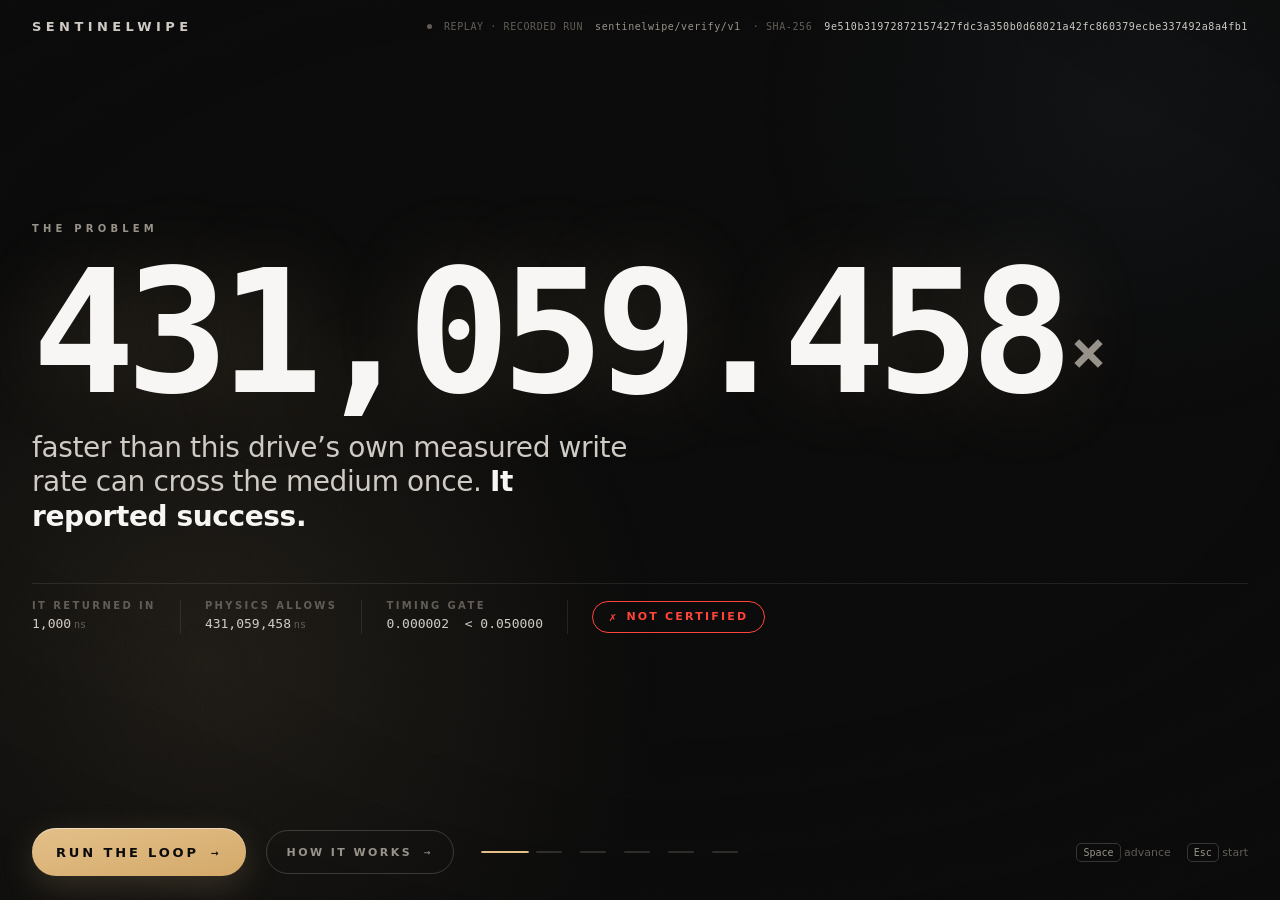
==== commit 2ef75cfc: "frontend maxing The entry surface and the instrument rebuilt in one visual language, plus ui/serve.p" ====
--- a/ui/index.html
+++ b/ui/index.html
@@ -599,7 +599,7 @@
   </nav>
 
 </div>
-<script type="application/json" id="payload">{"meta":{"note":"Every value in this file was read out of a committed artifact. Regenerate with ui/build_payload.py. Nothing here is illustrative.","sources":{"lie":"docs/evidence/fake_sanitize_run.txt","carve":"fixtures/sample_output.json","wipe":"a live run of core/target/release/wipe"},"schemas":{"carve":"sentinelwipe.carve.report/1","wipe":"sentinelwipe.wipe.report/1"}},"lie":{"command":"wipe --target <root>/t2.img --allow-root <root> --i-understand <root>/t2.img --sanitize ata-sanitize-block-erase","primitive":"ata-sanitize-block-erase","device_reported_success":true,"sanitize":{"operation":"ATA SANITIZE BLOCK ERASE (simulated)","code":"UNVERIFIED_TIMING","severity":"unverified","simulated":true,"device_reported_success":true,"return_code_trusted":false,"work_bytes":268435456,"capacity_bytes":268435456,"passes":1,"measured_ns":1000,"floor_ns":431059458,"ratio":2e-06,"threshold":0.05,"baseline_source":"observed_pass","baseline_measured":true,"probe_bytes":268435456,"probe_elapsed_ns":431059458,"rate_bps":622734175.107695,"note":"UNVERIFIED_TIMING \u00b7 ATA SANITIZE BLOCK ERASE (simulated) \u00b7 measured 0.000001 s against an expected minimum of 0.431059 s (0.000002 of it) at a measured 622734175.107695 B/s. Device reported success; the return code was not trusted."},"overwrite":{"operation":"host overwrite: single_pass_seeded_random_shake128","code":"VERIFIED_TIMING","severity":"verified","simulated":false,"device_reported_success":true,"return_code_trusted":false,"work_bytes":268435456,"capacity_bytes":268435456,"passes":1,"measured_ns":432911500,"floor_ns":451268000,"ratio":0.959322,"threshold":0.05,"baseline_source":"calibration_probe","baseline_measured":true,"probe_bytes":33554432,"probe_elapsed_ns":56408500,"rate_bps":594847088.647987,"note":"VERIFIED_TIMING \u00b7 host overwrite: single_pass_seeded_random_shake128 \u00b7 measured 0.432912 s against an expected minimum of 0.451268 s (0.959322 of it)."},"witness":{"sectors":256,"before":"c82e10f39199bc4fb1728f8bf12f3049717809b47956437d3f549917b57fc9c6","after":"c82e10f39199bc4fb1728f8bf12f3049717809b47956437d3f549917b57fc9c6","unchanged":true},"device":{"kind":"image file","model":"unknown","serial":"unknown","transport":"file","medium":"image","is_physical_medium":false,"logical_sector_bytes":512,"total_sectors":524288,"capacity_bytes":268435456}},"loop":{"before":{"scanned":58,"admitted":33},"after":{"scanned":30,"admitted":0},"recall_before":28,"recall_after":0,"planted":40,"reachability":{"contiguous":28,"needs_bifragment_reassembly":5,"unreachable_by_construction":7},"entropy":{"before":7.06169,"after":7.999999,"estimator":"Shannon over a 256-bin byte histogram of every byte of the medium, Neumaier-compensated; the same support and the same estimator fixtures/corpus.py used for the manifest figure, so the two may be subtracted. Printed TRUNCATED to six places, not rounded, so a measured 7.9999995 never prints as the unattainable 8.000000; `delta` is the difference of the two printed values, so these three numbers subtract exactly. NOT the strided per-frame telemetry sample."}},"device":{"kind":"image file","model":"unknown","serial":"unknown","firmware":"unknown","transport":"file","identity_source":"file-metadata","is_physical_medium":false,"medium":"image","has_hidden_regions":false,"logical_sector_bytes":512,"physical_sector_bytes":null,"total_sectors":524288,"capacity_bytes":268435456,"writable":true},"dispatch":{"method":"single_pass_seeded_random_shake128","method_selected_by":"detected-medium","passes":1,"nist_category":"Clear","legacy_shape":null,"sanitize_primitive":null,"sanitize_selected_by":"detected-medium","rationale":"regular file standing in for a medium: there is no controller, so no firmware primitive exists to attempt and any that is requested is simulated and labelled so"},"authorization":{"decision_code":"ALLOW_FILE","require_confirmation":true,"allowed_roots":["/Users/rosh/Personal/Hackathons/Smart India Hackathon 2026/sentinelwipe/out/ui-run"]},"run":{"run_id":"sentinelwipe/wipe/v1","target_resolved":"/Users/rosh/Personal/Hackathons/Smart India Hackathon 2026/sentinelwipe/out/ui-run/medium.img","elapsed_ns":732819375,"elapsed_s":0.732819},"overwrite":{"method":"single_pass_seeded_random_shake128","simulated":false,"nist_category":"Clear","legacy_shape":null,"bytes_written":268435456,"duration_ns":433561458,"duration_s":0.433561,"bytes_per_second":619140495.648024,"passes":[{"pass":1,"of":1,"pattern":"shake128_seeded_stream","sectors_written":524288,"bytes_written":268435456,"duration_ns":431637042,"sync_ns":5601709,"bytes_per_second":621900879.396722,"chunk_writes":256,"chunk_sectors_first":2048,"chunk_sectors_final":2048,"chunk_resizes":0,"max_chunk_ns":2841667}],"scope_limit":"An overwrite pass against an image file overwrites the byte range of that file and nothing else. It does not reach, and this tool does not claim to reach, prior copies of those bytes held by the host filesystem (copy-on-write snapshots, journals) or remapped by the host storage controller (wear levelling, over-provisioning, bad-block retirement). Purge of the underlying physical medium is neither performed nor claimed."},"verification":{"mode":"sampled","all_passes_verified":true,"coverage_fraction":0.001953,"sectors_verified_min":1024,"sectors_unverified_max":523264,"largest_unsampled_run_sectors":2815,"passes":[{"pass":1,"of":1,"mode":"sampled_read_back","pattern":"shake128_seeded_stream","verdict":"PATTERN_CONFIRMED_ON_SAMPLE","sectors_verified":1024,"sectors_unverified":523264,"bytes_verified":524288,"coverage_fraction":0.001953,"largest_unsampled_run_sectors":2815,"mismatched_sectors":0,"mismatches_truncated":false,"duration_ns":1894625,"bytes_per_second":276723889.951837,"sample_digest_hex":"09a55d5416c2db9d58c60411505fe89c68ac6cb1c6c3b55b7d37ea68277084af","claim":"Pass 1 of 1: 1024 of 524288 sectors were read back and every one carried the expected pattern. Coverage 0.1953% of the medium. The longest run of consecutive sectors this sample did not touch is 2815 sectors (1441280 bytes): an unwiped region of that size, positioned between two sample points, would produce this same verdict with zero mismatches. SAMPLING IS NOT PROOF OF THE WHOLE MEDIUM. This verdict covers only the sectors the sampling plan named and this run actually read back. Sectors outside the sample were not read after the pass and carry no verification claim from this run. A pass that skipped an unsampled sector would produce this same verdict. Sample positions are derived from the run seed, which is published in the certificate so a third party can reproduce them. A device whose firmware knew the seed could write only the sampled sectors and pass. This procedure detects incidental failure -- a skipped range, an ignored write, a pass that did not run -- and does not detect adversarial firmware."}]},"audit":{"overwrite":{"operation":"host overwrite: single_pass_seeded_random_shake128","code":"VERIFIED_TIMING","severity":"verified","simulated":false,"device_reported_success":true,"return_code_trusted":false,"work_bytes":268435456,"capacity_bytes":268435456,"passes":1,"measured_ns":433561458,"floor_ns":456509664,"ratio":0.949731,"threshold":0.05,"baseline_source":"calibration_probe","baseline_measured":true,"probe_bytes":33554432,"probe_elapsed_ns":57063708,"rate_bps":588017028.266021,"note":"VERIFIED_TIMING \u00b7 host overwrite: single_pass_seeded_random_shake128 \u00b7 measured 0.433561 s against an expected minimum of 0.456510 s (0.949731 of it)."},"sanitize":null,"return_code_trusted":false},"telemetry":{"schema":"sentinelwipe.wipe.telemetry/1","period_ms":8,"events":49,"wall_ms":433.562916,"achieved_hz":113.017046,"min_gap_ms":1.612958,"max_gap_ms":10.11525,"rate_floor_hz":20.0,"met_rate_floor":true,"longest_uninstrumented_interval_ns":7496334,"longest_uninstrumented_interval_ms":7.496334,"note":"met_rate_floor is the verdict, not achieved_hz: any stretch in which nothing is written deflates events-over-wall without a frame ever being late. A frame can only be emitted from a write, so the floor is a property of the write stream; longest_uninstrumented_interval is the pass sync plus read-back sweep during which nothing was written and is the explanation for max_gap_ms when it exceeds the period."},"limits":["An overwrite pass against an image file overwrites the byte range of that file and nothing else. It does not reach, and this tool does not claim to reach, prior copies of those bytes held by the host filesystem (copy-on-write snapshots, journals) or remapped by the host storage controller (wear levelling, over-provisioning, bad-block retirement). Purge of the underlying physical medium is neither performed nor claimed.","SAMPLING IS NOT PROOF OF THE WHOLE MEDIUM. This verdict covers only the sectors the sampling plan named and this run actually read back. Sectors outside the sample were not read after the pass and carry no verification claim from this run. A pass that skipped an unsampled sector would produce this same verdict.","Sample positions are derived from the run seed, which is published in the certificate so a third party can reproduce them. A device whose firmware knew the seed could write only the sampled sectors and pass. This procedure detects incidental failure -- a skipped range, an ignored write, a pass that did not run -- and does not detect adversarial firmware.","SAMPLED VERIFICATION HAS A BLIND SPOT AND THIS IS ITS MEASURED SIZE ON THIS RUN. The longest run of consecutive sectors no sample touched is 2815 sectors, 1441280 bytes, 0.005369 of the medium. An unwiped region of that size or smaller, positioned between two sample points, produces PATTERN_CONFIRMED_ON_SAMPLE with zero mismatched sectors and an unchanged sample digest: the verdict is a statement about the sectors read and about nothing else. `--verify exhaustive` reads every sector and is what turns it into a whole-medium statement. Regression test: core/wipe/src/verify.rs::a_region_left_unwiped_between_sample_points_survives_a_confirmed_sample."],"outcome":{"code":"OVERWRITE_VERIFIED_ON_SAMPLE","passes_verified":true,"whole_medium_claim":false,"verification_coverage_fraction":0.001953,"sanitized":true,"sanitized_scope":"sampled_sectors_only","evidence":"read-back verification of the pattern each pass wrote, over the SAMPLED sectors only, at the coverage published in `verification.coverage_fraction`. `sanitized` here means every sector read carried its pattern; it is not a whole-medium claim and `whole_medium_claim` is false. No device return code contributed to this field."},"entropy":{"before":7.06169,"after":7.999999,"delta":0.938309,"bytes_measured":268435456,"estimator":"Shannon over a 256-bin byte histogram of every byte of the medium, Neumaier-compensated; the same support and the same estimator fixtures/corpus.py used for the manifest figure, so the two may be subtracted. Printed TRUNCATED to six places, not rounded, so a measured 7.9999995 never prints as the unattainable 8.000000; `delta` is the difference of the two printed values, so these three numbers subtract exactly. NOT the strided per-frame telemetry sample."},"probe":{"bytes":33554432,"sectors":65536,"pattern":"shake128_seeded_stream","duration_ns":57063708,"duration_s":0.057064,"sync_ns":6444291,"bytes_per_second":588017028.266021,"admitted_as_baseline":true,"refusal":null,"note":"Written before pass 1 with the FINAL pass's pattern, so every byte of it is overwritten again by the wipe and the medium's final state is identical with and without it. It exists so the behavioural audit judges the overwrite against a sample the overwrite did not produce."},"frames":[{"t":9.107,"fs":0,"n":12288,"bd":6291456,"bps":690872198.3,"en":7.9959,"hs":10240,"hx":"[base64]"},{"t":17.134,"fs":12288,"n":10240,"bd":11534336,"bps":673166084.4,"en":7.9956,"hs":20480,"hx":"[base64]"},{"t":26.896,"fs":22528,"n":12288,"bd":17825792,"bps":662774595.9,"en":7.9962,"hs":32768,"hx":"[base64]"},{"t":36.36,"fs":34816,"n":12288,"bd":24117248,"bps":663281528.0,"en":7.9963,"hs":45056,"hx":"[base64]"},{"t":44.449,"fs":47104,"n":10240,"bd":29360128,"bps":660528993.2,"en":7.9957,"hs":55296,"hx":"[base64]"},{"t":52.971,"fs":57344,"n":10240,"bd":34603008,"bps":653241813.9,"en":7.9949,"hs":65536,"hx":"[base64]"},{"t":62.382,"fs":67584,"n":12288,"bd":40894464,"bps":655554355.1,"en":7.9966,"hs":77824,"hx":"[base64]"},{"t":70.785,"fs":79872,"n":10240,"bd":46137344,"bps":651795115.9,"en":7.995,"hs":88064,"hx":"[base64]"},{"t":79.242,"fs":90112,"n":10240,"bd":51380224,"bps":648398065.6,"en":7.9952,"hs":98304,"hx":"[base64]"},{"t":87.332,"fs":100352,"n":10240,"bd":56623104,"bps":648363267.3,"en":7.9957,"hs":108544,"hx":"[base64]"},{"t":95.914,"fs":110592,"n":10240,"bd":61865984,"bps":645013202.5,"en":7.9951,"hs":118784,"hx":"[base64]"},{"t":106.03,"fs":120832,"n":12288,"bd":68157440,"bps":642815571.6,"en":7.9964,"hs":131072,"hx":"[base64]"},{"t":114.12,"fs":133120,"n":10240,"bd":73400320,"bps":643184951.1,"en":7.9955,"hs":141312,"hx":"[base64]"},{"t":122.839,"fs":143360,"n":10240,"bd":78643200,"bps":640212096.3,"en":7.9961,"hs":151552,"hx":"[base64]"},{"t":130.922,"fs":153600,"n":10240,"bd":83886080,"bps":640732448.6,"en":7.9952,"hs":161792,"hx":"[base64]"},{"t":139.444,"fs":163840,"n":10240,"bd":89128960,"bps":639175007.8,"en":7.9954,"hs":172032,"hx":"[base64]"},{"t":148.118,"fs":174080,"n":10240,"bd":94371840,"bps":637140653.3,"en":7.9955,"hs":182272,"hx":"[base64]"},{"t":157.538,"fs":184320,"n":12288,"bd":100663296,"bps":638979393.0,"en":7.9968,"hs":194560,"hx":"[base64]"},{"t":166.119,"fs":196608,"n":10240,"bd":105906176,"bps":637530228.4,"en":7.9954,"hs":204800,"hx":"[base64]"},{"t":174.847,"fs":206848,"n":10240,"bd":111149056,"bps":635691727.9,"en":7.9953,"hs":215040,"hx":"[base64]"},{"t":184.291,"fs":217088,"n":12288,"bd":117440512,"bps":637254666.8,"en":7.9962,"hs":227328,"hx":"[base64]"},{"t":193.123,"fs":229376,"n":10240,"bd":122683392,"bps":635260664.8,"en":7.9957,"hs":237568,"hx":"[base64]"},{"t":201.746,"fs":239616,"n":10240,"bd":127926272,"bps":634094265.0,"en":7.9949,"hs":247808,"hx":"[base64]"},{"t":211.05,"fs":249856,"n":12288,"bd":134217728,"bps":635952653.4,"en":7.996,"hs":260096,"hx":"[base64]"},{"t":219.549,"fs":262144,"n":10240,"bd":139460608,"bps":635214164.9,"en":7.9953,"hs":270336,"hx":"[base64]"},{"t":228.211,"fs":272384,"n":10240,"bd":144703488,"bps":634076812.6,"en":7.9953,"hs":280576,"hx":"[base64]"},{"t":237.525,"fs":282624,"n":12288,"bd":150994944,"bps":635700265.7,"en":7.9956,"hs":292864,"hx":"[base64]"},{"t":246.033,"fs":294912,"n":10240,"bd":156237824,"bps":635028458.5,"en":7.9954,"hs":303104,"hx":"[base64]"},{"t":254.569,"fs":305152,"n":10240,"bd":161480704,"bps":634329493.0,"en":7.9959,"hs":313344,"hx":"[base64]"},{"t":263.858,"fs":315392,"n":12288,"bd":167772160,"bps":635841609.8,"en":7.9963,"hs":325632,"hx":"[base64]"},{"t":272.239,"fs":327680,"n":10240,"bd":173015040,"bps":635525506.5,"en":7.9949,"hs":335872,"hx":"[base64]"},{"t":280.97,"fs":337920,"n":10240,"bd":178257920,"bps":634437463.0,"en":7.9955,"hs":346112,"hx":"[base64]"},{"t":290.192,"fs":348160,"n":12288,"bd":184549376,"bps":635955474.1,"en":7.9963,"hs":358400,"hx":"[base64]"},{"t":299.18,"fs":360448,"n":10240,"bd":189792256,"bps":634375341.2,"en":7.9961,"hs":368640,"hx":"[base64]"},{"t":307.882,"fs":370688,"n":10240,"bd":195035136,"bps":633472713.1,"en":7.9955,"hs":378880,"hx":"[base64]"},{"t":316.106,"fs":380928,"n":10240,"bd":200278016,"bps":633578409.8,"en":7.9944,"hs":389120,"hx":"[base64]"},{"t":324.792,"fs":391168,"n":10240,"bd":205520896,"bps":632776721.4,"en":7.9958,"hs":399360,"hx":"[base64]"},{"t":333.791,"fs":401408,"n":10240,"bd":210763776,"bps":631423988.9,"en":7.9955,"hs":409600,"hx":"[base64]"},{"t":343.059,"fs":411648,"n":12288,"bd":217055232,"bps":632704948.6,"en":7.9966,"hs":421888,"hx":"[base64]"},{"t":352.094,"fs":423936,"n":10240,"bd":222298112,"bps":631359976.6,"en":7.9953,"hs":432128,"hx":"[base64]"},{"t":360.857,"fs":434176,"n":10240,"bd":227540992,"bps":630556652.7,"en":7.9953,"hs":442368,"hx":"[base64]"},{"t":370.326,"fs":444416,"n":12288,"bd":233832448,"bps":631422827.8,"en":7.9965,"hs":454656,"hx":"[base64]"},{"t":379.033,"fs":456704,"n":10240,"bd":239075328,"bps":630750556.4,"en":7.9958,"hs":464896,"hx":"[base64]"},{"t":387.845,"fs":466944,"n":10240,"bd":244318208,"bps":629937618.7,"en":7.9954,"hs":475136,"hx":"[base64]"},{"t":397.439,"fs":477184,"n":12288,"bd":250609664,"bps":630561527.2,"en":7.996,"hs":487424,"hx":"[base64]"},{"t":406.023,"fs":489472,"n":10240,"bd":255852544,"bps":630143564.0,"en":7.9958,"hs":497664,"hx":"[base64]"},{"t":414.909,"fs":499712,"n":10240,"bd":261095424,"bps":629283714.9,"en":7.9961,"hs":507904,"hx":"[base64]"},{"t":424.431,"fs":509952,"n":12288,"bd":267386880,"bps":629989415.2,"en":7.9961,"hs":520192,"hx":"[base64]"},{"t":426.044,"fs":522240,"n":2048,"bd":268435456,"bps":630065533.1,"en":7.976,"hs":522240,"hx":"[base64]"}],"carve":{"policy":{"formula":"confidence = 0.40*signature_integrity + 0.35*structural_validity + 0.15*entropy_consistency + 0.10*size_plausibility","weights":{"signature_integrity":0.4,"structural_validity":0.35,"entropy_consistency":0.15,"size_plausibility":0.1},"weights_sum":1.0,"min_confidence":0.75,"non_structure_ceiling":0.65,"structural_breach_point":0.285714,"signature_ladder":{"header-mismatch":0.0,"header-only":0.5,"no-footer-defined":0.75,"header-and-footer":1.0},"entropy_min_sample_bytes":1024,"entropy_unknown":0.5},"counts":{"records":56,"admitted":35,"rejected":21,"sha256_matches_planted":35,"by_kind":{"JPEG":{"records":13,"admitted":5,"rejected":8},"PNG":{"records":5,"admitted":5,"rejected":0},"PDF":{"records":5,"admitted":5,"rejected":0},"ZIP":{"records":5,"admitted":5,"rejected":0},"SQLITE":{"records":5,"admitted":5,"rejected":0},"MP4":{"records":5,"admitted":5,"rejected":0},"GZIP":{"records":18,"admitted":5,"rejected":13}},"by_assembly":{"contiguous":28,"reassembled":7,"signature-span":21}},"margin":{"lowest_admitted":0.9,"highest_rejected":0.65,"population_gap":0.25,"gate_headroom":0.1,"worst_rejected_structural_validity":0.25,"structural_breach_point":0.285714,"structural_headroom":0.035714,"binds":"structural_headroom"},"ground_truth":{"manifest_path":"out/fixture.manifest.json","manifest_sha256":"1808494ecc3cd5e21d0d9790af5478cda6aa7011b531e20ea1655e3edbc2cd69","planted_total":40,"reachability":{"contiguous":28,"needs_bifragment_reassembly":5,"unreachable_by_construction":7},"unreachable":[{"path":"/evidence_log_2026-01-14.txt","kind":"TXT","reason":"kind TXT has no row in signature::SIGNATURES: no header to scan for"},{"path":"/interview_transcript_raw.txt","kind":"TXT","reason":"kind TXT has no row in signature::SIGNATURES: no header to scan for"},{"path":"/sector_survey_notes.txt","kind":"TXT","reason":"kind TXT has no row in signature::SIGNATURES: no header to scan for"},{"path":"/operator_handover.txt","kind":"TXT","reason":"kind TXT has no row in signature::SIGNATURES: no header to scan for"},{"path":"/wipe_command_history.txt","kind":"TXT","reason":"kind TXT has no row in signature::SIGNATURES: no header to scan for"},{"path":"/evidence_bag_seal.jpg","kind":"JPEG","reason":"2 extents stored out of physical order (extent[1] at 214110208 precedes extent[0] at 214231040); a forward gap search cannot reach them"},{"path":"/media_inventory.docx","kind":"DOCX","reason":"3 extents; bifragment gap carving reassembles at most 2"}],"recall_measured":false,"demonstrated_recall":null,"demonstrated_recall_note":"null because no carve run produced one. carve.rs did not exist when this sample was frozen, so writing a number here would be a claim no test has made. A contiguous engine's demonstrated recall is bounded above by reachability.contiguous and is reported here only once measured."},"provenance":{"producer":"core/carve/examples/gen_sample_output.rs","command":"cargo run --release -p sentinelwipe-carve --example gen_sample_output","is_carve_run":false,"notes":["GENERATED, never hand-written. Every value here was measured: ground truth from out/fixture.manifest.json, the four confidence terms from the shipped confidence::confidence, the structural verdict and every reason string from the shipped structure::validate, and every SHA-256 from the bytes named by the record's own extents.","This is NOT a carve run. carve.rs does not exist at the time this file was frozen. The record set is the union of the manifest's 35 planted carvable objects, each scored on its correctly assembled bytes, and every residue candidate the shipped scanner finds outside every planted extent. It is a schema exercise with real numbers, not a recovery result.","counts.admitted is therefore NOT a recall figure and must never be rendered as one. Seven of the admitted records are `reassembled`, which requires bifragment.rs; two of those seven the fixture plants as unrecoverable by construction and a forward gap search cannot rebuild them at all.","ground_truth.reachability is a CEILING on what an engine could reach on this fixture. ground_truth.demonstrated_recall is what a carver measurably recovered. They are two different numbers, they are reported in two different fields, and a report that has not measured the second one carries null there.","Every `signature-span` record here is residue and its extent is a signature-layer span, not a validator's claim: header to the format's terminator when the scanner found one, and otherwise a window equal to the largest planted object of that kind, which is the span tests/residue_separation.rs uses and which architecture.md D2 names as a policy choice. Only the adversarial ceiling of 0.6500 -- terms 3 and 4 pinned to 1.0 for every decoy -- is safe to quote against a challenge to that choice.","timing is null on purpose: a duration is the one field that would stop this file from regenerating byte-identically."]},"kind_policy":{"JPEG":{"defines_footer":true,"entropy_band_bits_per_byte":[5.5,7.0,7.99,8.0],"size_bounds_bytes":[107,1024,16777216,67108864]},"PNG":{"defines_footer":true,"entropy_band_bits_per_byte":[5.5,7.0,7.99,8.0],"size_bounds_bytes":[67,512,16777216,67108864]},"PDF":{"defines_footer":true,"entropy_band_bits_per_byte":[1.0,3.0,7.99,8.0],"size_bounds_bytes":[300,1024,33554432,134217728]},"ZIP":{"defines_footer":true,"entropy_band_bits_per_byte":[1.0,3.0,7.99,8.0],"size_bounds_bytes":[22,256,67108864,268435456]},"SQLITE":{"defines_footer":false,"entropy_band_bits_per_byte":[0.5,1.5,7.9,8.0],"size_bounds_bytes":[512,4096,134217728,536870912]},"MP4":{"defines_footer":false,"entropy_band_bits_per_byte":[3.0,6.0,7.99,8.0],"size_bounds_bytes":[16,4096,134217728,536870912]},"GZIP":{"defines_footer":false,"entropy_band_bits_per_byte":[5.5,7.0,7.99,8.0],"size_bounds_bytes":[20,128,33554432,134217728]}},"records":[{"kind":"ZIP","offset":1069056,"length":79397,"admitted":true,"reason_code":null,"reason":null,"assembly":"reassembled","total":1.0,"terms":{"signature_integrity":1.0,"structural_validity":1.0,"entropy_consistency":1.0,"size_plausibility":1.0},"weighted":{"signature_integrity":0.4,"structural_validity":0.35,"entropy_consistency":0.15,"size_plausibility":0.1},"sha256":"8b3d1dd7bce506e8","ladder":"header-and-footer","path":"/media_inventory.docx","expected_recoverable":"unrecoverable-by-design","sha256_matches":true,"structure_valid":true,"structure_detail":"ooxml entries=7 xcheck=7/7 payload=7/7 cd@78930 end=79397"},{"kind":"GZIP","offset":1347263,"length":127302,"admitted":false,"reason_code":"below-min-confidence-structure-invalid","reason":"confidence 0.5500 below MIN_CONFIDENCE 0.7500; structure: gzip: FLG is 0xD1, reserved bits 5-7 are 0xC0 and RFC 1952 requires them zero","assembly":"signature-span","total":0.55,"terms":{"signature_integrity":0.75,"structural_validity":0.0,"entropy_consistency":1.0,"size_plausibility":1.0},"weighted":{"signature_integrity":0.3,"structural_validity":0.0,"entropy_consistency":0.15,"size_plausibility":0.1},"sha256":"133e800432df9f86","ladder":"no-footer-defined","path":null,"expected_recoverable":null,"sha256_matches":null,"structure_valid":false,"structure_detail":"gzip: FLG is 0xD1, reserved bits 5-7 are 0xC0 and RFC 1952 requires them zero"},{"kind":"GZIP","offset":8054784,"length":109182,"admitted":true,"reason_code":null,"reason":null,"assembly":"contiguous","total":0.9,"terms":{"signature_integrity":0.75,"structural_validity":1.0,"entropy_consistency":1.0,"size_plausibility":1.0},"weighted":{"signature_integrity":0.3,"structural_validity":0.35,"entropy_consistency":0.15,"size_plausibility":0.1},"sha256":"871561fa7fb2f836","ladder":"no-footer-defined","path":"/carve_session.log.gz","expected_recoverable":"signature-only","sha256_matches":true,"structure_valid":true,"structure_detail":"gzip: 28-byte header naming 'carve_session.log', 109146 DEFLATE bytes in 1 block(s) -> 393656 bytes, CRC-32 7D84AEC6 verified, ISIZE 393656 matched, 109182 total"},{"kind":"SQLITE","offset":12900352,"length":192512,"admitted":true,"reason_code":null,"reason":null,"assembly":"contiguous","total":0.9,"terms":{"signature_integrity":0.75,"structural_validity":1.0,"entropy_consistency":1.0,"size_plausibility":1.0},"weighted":{"signature_integrity":0.3,"structural_validity":0.35,"entropy_consistency":0.15,"size_plausibility":0.1},"sha256":"aca915ffe06a7924","ladder":"no-footer-defined","path":"/hash_baseline.db","expected_recoverable":"signature-only","sha256_matches":true,"structure_valid":true,"structure_detail":"sqlite page=4096 pages=47 usable=4096 page1=0x0D cells=2 end=192512"},{"kind":"JPEG","offset":18325159,"length":61358,"admitted":false,"reason_code":"below-min-confidence-structure-invalid","reason":"confidence 0.6500 below MIN_CONFIDENCE 0.7500; structure: jpeg: expected a marker at offset 39375, found 00","assembly":"signature-span","total":0.65,"terms":{"signature_integrity":1.0,"structural_validity":0.0,"entropy_consistency":1.0,"size_plausibility":1.0},"weighted":{"signature_integrity":0.4,"structural_validity":0.0,"entropy_consistency":0.15,"size_plausibility":0.1},"sha256":"ce50acd2d44705c1","ladder":"header-and-footer","path":null,"expected_recoverable":null,"sha256_matches":null,"structure_valid":false,"structure_detail":"jpeg: expected a marker at offset 39375, found 00"},{"kind":"GZIP","offset":18648694,"length":127302,"admitted":false,"reason_code":"below-min-confidence-structure-invalid","reason":"confidence 0.5500 below MIN_CONFIDENCE 0.7500; structure: gzip: FLG is 0xDB, reserved bits 5-7 are 0xC0 and RFC 1952 requires them zero","assembly":"signature-span","total":0.55,"terms":{"signature_integrity":0.75,"structural_validity":0.0,"entropy_consistency":1.0,"size_plausibility":1.0},"weighted":{"signature_integrity":0.3,"structural_validity":0.0,"entropy_consistency":0.15,"size_plausibility":0.1},"sha256":"46609abb9902bd69","ladder":"no-footer-defined","path":null,"expected_recoverable":null,"sha256_matches":null,"structure_valid":false,"structure_detail":"gzip: FLG is 0xDB, reserved bits 5-7 are 0xC0 and RFC 1952 requires them zero"},{"kind":"PNG","offset":21317632,"length":260595,"admitted":true,"reason_code":null,"reason":null,"assembly":"contiguous","total":1.0,"terms":{"signature_integrity":1.0,"structural_validity":1.0,"entropy_consistency":1.0,"size_plausibility":1.0},"weighted":{"signature_integrity":0.4,"structural_validity":0.35,"entropy_consistency":0.15,"size_plausibility":0.1},"sha256":"04aeca15f9a50b24","ladder":"header-and-footer","path":"/seizure_photo_a.png","expected_recoverable":"signature-only","sha256_matches":true,"structure_valid":true,"structure_detail":"png: 288x288 depth 8 colour 2, 6 chunks all CRC-verified, 1 IDAT holding 260396 compressed bytes, 260595 total"},{"kind":"PDF","offset":26875904,"length":48983,"admitted":true,"reason_code":null,"reason":null,"assembly":"contiguous","total":1.0,"terms":{"signature_integrity":1.0,"structural_validity":1.0,"entropy_consistency":1.0,"size_plausibility":1.0},"weighted":{"signature_integrity":0.4,"structural_validity":0.35,"entropy_consistency":0.15,"size_plausibility":0.1},"sha256":"4939ea43ddc7430e","ladder":"header-and-footer","path":"/acquisition_worksheet.pdf","expected_recoverable":"signature-only","sha256_matches":true,"structure_valid":true,"structure_detail":"pdf-1.7 xref=table objs=22 verified=22/22 root=21 end=48983"},{"kind":"PNG","offset":32710656,"length":207661,"admitted":true,"reason_code":null,"reason":null,"assembly":"contiguous","total":1.0,"terms":{"signature_integrity":1.0,"structural_validity":1.0,"entropy_consistency":1.0,"size_plausibility":1.0},"weighted":{"signature_integrity":0.4,"structural_validity":0.35,"entropy_consistency":0.15,"size_plausibility":0.1},"sha256":"65ead9586ff4a519","ladder":"header-and-footer","path":"/sector_map_02.png","expected_recoverable":"signature-only","sha256_matches":true,"structure_valid":true,"structure_detail":"png: 256x256 depth 8 colour 2, 31 chunks all CRC-verified, 26 IDAT holding 207164 compressed bytes, 207661 total"},{"kind":"JPEG","offset":35205775,"length":652632,"admitted":false,"reason_code":"below-min-confidence-structure-invalid","reason":"confidence 0.6446 below MIN_CONFIDENCE 0.7500; structure: jpeg: reserved marker FF80 at offset 2, chain broken","assembly":"signature-span","total":0.64463,"terms":{"signature_integrity":1.0,"structural_validity":0.0,"entropy_consistency":0.964202,"size_plausibility":1.0},"weighted":{"signature_integrity":0.4,"structural_validity":0.0,"entropy_consistency":0.14463,"size_plausibility":0.1},"sha256":"4a47b4f18c69d909","ladder":"header-and-footer","path":null,"expected_recoverable":null,"sha256_matches":null,"structure_valid":false,"structure_detail":"jpeg: reserved marker FF80 at offset 2, chain broken"},{"kind":"SQLITE","offset":37040128,"length":221184,"admitted":true,"reason_code":null,"reason":null,"assembly":"contiguous","total":0.9,"terms":{"signature_integrity":0.75,"structural_validity":1.0,"entropy_consistency":1.0,"size_plausibility":1.0},"weighted":{"signature_integrity":0.3,"structural_validity":0.35,"entropy_consistency":0.15,"size_plausibility":0.1},"sha256":"bed97cbc33bd9409","ladder":"no-footer-defined","path":"/carve_results.db","expected_recoverable":"signature-only","sha256_matches":true,"structure_valid":true,"structure_detail":"sqlite page=4096 pages=54 usable=4096 page1=0x0D cells=2 end=221184"},{"kind":"ZIP","offset":43235328,"length":32453,"admitted":true,"reason_code":null,"reason":null,"assembly":"contiguous","total":1.0,"terms":{"signature_integrity":1.0,"structural_validity":1.0,"entropy_consistency":1.0,"size_plausibility":1.0},"weighted":{"signature_integrity":0.4,"structural_validity":0.35,"entropy_consistency":0.15,"size_plausibility":0.1},"sha256":"211a9eec0346bfaf","ladder":"header-and-footer","path":"/lab_procedure_v3.docx","expected_recoverable":"signature-only","sha256_matches":true,"structure_valid":true,"structure_detail":"ooxml entries=7 xcheck=7/7 payload=7/7 cd@31986 end=32453"},{"kind":"JPEG","offset":44064338,"length":23316,"admitted":false,"reason_code":"below-min-confidence-structure-invalid","reason":"confidence 0.5680 below MIN_CONFIDENCE 0.7500; structure: jpeg: reserved marker FFAD at offset 2, chain broken","assembly":"signature-span","total":0.567999,"terms":{"signature_integrity":1.0,"structural_validity":0.0,"entropy_consistency":0.453325,"size_plausibility":1.0},"weighted":{"signature_integrity":0.4,"structural_validity":0.0,"entropy_consistency":0.067999,"size_plausibility":0.1},"sha256":"9d2f24d9caf5cde1","ladder":"header-and-footer","path":null,"expected_recoverable":null,"sha256_matches":null,"structure_valid":false,"structure_detail":"jpeg: reserved marker FFAD at offset 2, chain broken"},{"kind":"PNG","offset":51361792,"length":183350,"admitted":true,"reason_code":null,"reason":null,"assembly":"reassembled","total":1.0,"terms":{"signature_integrity":1.0,"structural_validity":1.0,"entropy_consistency":1.0,"size_plausibility":1.0},"weighted":{"signature_integrity":0.4,"structural_validity":0.35,"entropy_consistency":0.15,"size_plausibility":0.1},"sha256":"442064812da9726b","ladder":"header-and-footer","path":"/entropy_heatmap.png","expected_recoverable":"bifragment","sha256_matches":true,"structure_valid":true,"structure_detail":"png: 240x240 depth 8 colour 2, 28 chunks all CRC-verified, 23 IDAT holding 182887 compressed bytes, 183350 total"},{"kind":"GZIP","offset":59394048,"length":54871,"admitted":true,"reason_code":null,"reason":null,"assembly":"contiguous","total":0.9,"terms":{"signature_integrity":0.75,"structural_validity":1.0,"entropy_consistency":1.0,"size_plausibility":1.0},"weighted":{"signature_integrity":0.3,"structural_validity":0.35,"entropy_consistency":0.15,"size_plausibility":0.1},"sha256":"1f0e879bdf7f7489","ladder":"no-footer-defined","path":"/audit_trail.log.gz","expected_recoverable":"signature-only","sha256_matches":true,"structure_valid":true,"structure_detail":"gzip: 26-byte header naming 'audit_trail.log', 54837 DEFLATE bytes in 1 block(s) -> 196781 bytes, CRC-32 FB4D1D67 verified, ISIZE 196781 matched, 54871 total"},{"kind":"MP4","offset":65796096,"length":221041,"admitted":true,"reason_code":null,"reason":null,"assembly":"reassembled","total":0.9,"terms":{"signature_integrity":0.75,"structural_validity":1.0,"entropy_consistency":1.0,"size_plausibility":1.0},"weighted":{"signature_integrity":0.3,"structural_validity":0.35,"entropy_consistency":0.15,"size_plausibility":0.1},"sha256":"9eba46c122a7e622","ladder":"no-footer-defined","path":"/sealing_procedure.mov","expected_recoverable":"bifragment","sha256_matches":true,"structure_valid":true,"structure_detail":"mp4: brand 'qt', 3 top-level boxes tiling 221041 bytes, 19 boxes walked, 1 track(s), mdat payload 220500 bytes, 55125 sample(s) totalling 220500 bytes across 1 chunk offset(s); 220500 mdat bytes are NOT covered by any checksum -- MP4 defines none"},{"kind":"MP4","offset":65943552,"length":66689,"admitted":true,"reason_code":null,"reason":null,"assembly":"reassembled","total":0.9,"terms":{"signature_integrity":0.75,"structural_validity":1.0,"entropy_consistency":1.0,"size_plausibility":1.0},"weighted":{"signature_integrity":0.3,"structural_validity":0.35,"entropy_consistency":0.15,"size_plausibility":0.1},"sha256":"57d8b12499249296","ladder":"no-footer-defined","path":"/handover_briefing.mov","expected_recoverable":"bifragment","sha256_matches":true,"structure_valid":true,"structure_detail":"mp4: brand 'qt', 3 top-level boxes tiling 66689 bytes, 19 boxes walked, 1 track(s), mdat payload 66148 bytes, 16537 sample(s) totalling 66148 bytes across 1 chunk offset(s); 66148 mdat bytes are NOT covered by any checksum -- MP4 defines none"},{"kind":"SQLITE","offset":73611264,"length":139264,"admitted":true,"reason_code":null,"reason":null,"assembly":"contiguous","total":0.9,"terms":{"signature_integrity":0.75,"structural_validity":1.0,"entropy_consistency":1.0,"size_plausibility":1.0},"weighted":{"signature_integrity":0.3,"structural_validity":0.35,"entropy_consistency":0.15,"size_plausibility":0.1},"sha256":"7ed9c3eef68aa321","ladder":"no-footer-defined","path":"/device_registry.db","expected_recoverable":"signature-only","sha256_matches":true,"structure_valid":true,"structure_detail":"sqlite page=4096 pages=34 usable=4096 page1=0x0D cells=2 end=139264"},{"kind":"PNG","offset":79996928,"length":208084,"admitted":true,"reason_code":null,"reason":null,"assembly":"contiguous","total":1.0,"terms":{"signature_integrity":1.0,"structural_validity":1.0,"entropy_consistency":1.0,"size_plausibility":1.0},"weighted":{"signature_integrity":0.4,"structural_validity":0.35,"entropy_consistency":0.15,"size_plausibility":0.1},"sha256":"04cff656db334ed8","ladder":"header-and-footer","path":"/sector_map_03.png","expected_recoverable":"signature-only","sha256_matches":true,"structure_valid":true,"structure_detail":"png: 256x256 depth 8 colour 2, 31 chunks all CRC-verified, 26 IDAT holding 207587 compressed bytes, 208084 total"},{"kind":"ZIP","offset":85690368,"length":63749,"admitted":true,"reason_code":null,"reason":null,"assembly":"contiguous","total":1.0,"terms":{"signature_integrity":1.0,"structural_validity":1.0,"entropy_consistency":1.0,"size_plausibility":1.0},"weighted":{"signature_integrity":0.4,"structural_validity":0.35,"entropy_consistency":0.15,"size_plausibility":0.1},"sha256":"788f9217c6942d72","ladder":"header-and-footer","path":"/incident_summary.docx","expected_recoverable":"signature-only","sha256_matches":true,"structure_valid":true,"structure_detail":"ooxml entries=7 xcheck=7/7 payload=7/7 cd@63282 end=63749"},{"kind":"GZIP","offset":86478323,"length":127302,"admitted":false,"reason_code":"below-min-confidence-structure-invalid","reason":"confidence 0.5500 below MIN_CONFIDENCE 0.7500; structure: gzip: FLG is 0xE3, reserved bits 5-7 are 0xE0 and RFC 1952 requires them zero","assembly":"signature-span","total":0.55,"terms":{"signature_integrity":0.75,"structural_validity":0.0,"entropy_consistency":1.0,"size_plausibility":1.0},"weighted":{"signature_integrity":0.3,"structural_validity":0.0,"entropy_consistency":0.15,"size_plausibility":0.1},"sha256":"cd49d93c283e57d3","ladder":"no-footer-defined","path":null,"expected_recoverable":null,"sha256_matches":null,"structure_valid":false,"structure_detail":"gzip: FLG is 0xE3, reserved bits 5-7 are 0xE0 and RFC 1952 requires them zero"},{"kind":"JPEG","offset":88398058,"length":343352,"admitted":false,"reason_code":"below-min-confidence-structure-invalid","reason":"confidence 0.6386 below MIN_CONFIDENCE 0.7500; structure: jpeg: reserved marker FF44 at offset 2, chain broken","assembly":"signature-span","total":0.638615,"terms":{"signature_integrity":1.0,"structural_validity":0.0,"entropy_consistency":0.9241,"size_plausibility":1.0},"weighted":{"signature_integrity":0.4,"structural_validity":0.0,"entropy_consistency":0.138615,"size_plausibility":0.1},"sha256":"f147e589c580bc7a","ladder":"header-and-footer","path":null,"expected_recoverable":null,"sha256_matches":null,"structure_valid":false,"structure_detail":"jpeg: reserved marker FF44 at offset 2, chain broken"},{"kind":"GZIP","offset":89563136,"length":91103,"admitted":true,"reason_code":null,"reason":null,"assembly":"contiguous","total":0.9,"terms":{"signature_integrity":0.75,"structural_validity":1.0,"entropy_consistency":1.0,"size_plausibility":1.0},"weighted":{"signature_integrity":0.3,"structural_validity":0.35,"entropy_consistency":0.15,"size_plausibility":0.1},"sha256":"442f2fb88c205048","ladder":"no-footer-defined","path":"/controller_dump.bin.gz","expected_recoverable":"signature-only","sha256_matches":true,"structure_valid":true,"structure_detail":"gzip: 30-byte header naming 'controller_dump.bin', 91065 DEFLATE bytes in 1 block(s) -> 328975 bytes, CRC-32 6EBA8E27 verified, ISIZE 328975 matched, 91103 total"},{"kind":"GZIP","offset":91161674,"length":127302,"admitted":false,"reason_code":"below-min-confidence-structure-invalid","reason":"confidence 0.5500 below MIN_CONFIDENCE 0.7500; structure: gzip: FLG is 0x5A, reserved bits 5-7 are 0x40 and RFC 1952 requires them zero","assembly":"signature-span","total":0.55,"terms":{"signature_integrity":0.75,"structural_validity":0.0,"entropy_consistency":1.0,"size_plausibility":1.0},"weighted":{"signature_integrity":0.3,"structural_validity":0.0,"entropy_consistency":0.15,"size_plausibility":0.1},"sha256":"544b13aa85db4975","ladder":"no-footer-defined","path":null,"expected_recoverable":null,"sha256_matches":null,"structure_valid":false,"structure_detail":"gzip: FLG is 0x5A, reserved bits 5-7 are 0x40 and RFC 1952 requires them zero"},{"kind":"GZIP","offset":94937895,"length":127302,"admitted":false,"reason_code":"below-min-confidence-structure-invalid","reason":"confidence 0.5186 below MIN_CONFIDENCE 0.7500; structure: gzip: FLG is 0x99, reserved bits 5-7 are 0x80 and RFC 1952 requires them zero","assembly":"signature-span","total":0.51857,"terms":{"signature_integrity":0.75,"structural_validity":0.0,"entropy_consistency":0.790466,"size_plausibility":1.0},"weighted":{"signature_integrity":0.3,"structural_validity":0.0,"entropy_consistency":0.11857,"size_plausibility":0.1},"sha256":"413db97f88fad022","ladder":"no-footer-defined","path":null,"expected_recoverable":null,"sha256_matches":null,"structure_valid":false,"structure_detail":"gzip: FLG is 0x99, reserved bits 5-7 are 0x80 and RFC 1952 requires them zero"},{"kind":"PDF","offset":96673792,"length":43586,"admitted":true,"reason_code":null,"reason":null,"assembly":"contiguous","total":1.0,"terms":{"signature_integrity":1.0,"structural_validity":1.0,"entropy_consistency":1.0,"size_plausibility":1.0},"weighted":{"signature_integrity":0.4,"structural_validity":0.35,"entropy_consistency":0.15,"size_plausibility":0.1},"sha256":"77a6c227444c6b60","ladder":"header-and-footer","path":"/chain_of_custody.pdf","expected_recoverable":"signature-only","sha256_matches":true,"structure_valid":true,"structure_detail":"pdf-1.7 xref=table objs=26 verified=26/26 root=25 end=43586"},{"kind":"ZIP","offset":101607424,"length":40801,"admitted":true,"reason_code":null,"reason":null,"assembly":"contiguous","total":1.0,"terms":{"signature_integrity":1.0,"structural_validity":1.0,"entropy_consistency":1.0,"size_plausibility":1.0},"weighted":{"signature_integrity":0.4,"structural_validity":0.35,"entropy_consistency":0.15,"size_plausibility":0.1},"sha256":"6114f932e1691360","ladder":"header-and-footer","path":"/sanitization_report.docx","expected_recoverable":"signature-only","sha256_matches":true,"structure_valid":true,"structure_detail":"ooxml entries=7 xcheck=7/7 payload=7/7 cd@40334 end=40801"},{"kind":"SQLITE","offset":108763136,"length":167936,"admitted":true,"reason_code":null,"reason":null,"assembly":"contiguous","total":0.9,"terms":{"signature_integrity":0.75,"structural_validity":1.0,"entropy_consistency":1.0,"size_plausibility":1.0},"weighted":{"signature_integrity":0.3,"structural_validity":0.35,"entropy_consistency":0.15,"size_plausibility":0.1},"sha256":"2b7d56debb9dd10b","ladder":"no-footer-defined","path":"/custody_ledger.db","expected_recoverable":"signature-only","sha256_matches":true,"structure_valid":true,"structure_detail":"sqlite page=4096 pages=41 usable=4096 page1=0x0D cells=2 end=167936"},{"kind":"GZIP","offset":114012149,"length":127302,"admitted":false,"reason_code":"below-min-confidence-structure-invalid","reason":"confidence 0.5286 below MIN_CONFIDENCE 0.7500; structure: gzip: FLG is 0x25, reserved bits 5-7 are 0x20 and RFC 1952 requires them zero","assembly":"signature-span","total":0.528646,"terms":{"signature_integrity":0.75,"structural_validity":0.0,"entropy_consistency":0.857638,"size_plausibility":1.0},"weighted":{"signature_integrity":0.3,"structural_validity":0.0,"entropy_consistency":0.128646,"size_plausibility":0.1},"sha256":"f0c9126ca789bf93","ladder":"no-footer-defined","path":null,"expected_recoverable":null,"sha256_matches":null,"structure_valid":false,"structure_detail":"gzip: FLG is 0x25, reserved bits 5-7 are 0x20 and RFC 1952 requires them zero"},{"kind":"PDF","offset":114669568,"length":38408,"admitted":true,"reason_code":null,"reason":null,"assembly":"contiguous","total":1.0,"terms":{"signature_integrity":1.0,"structural_validity":1.0,"entropy_consistency":1.0,"size_plausibility":1.0},"weighted":{"signature_integrity":0.4,"structural_validity":0.35,"entropy_consistency":0.15,"size_plausibility":0.1},"sha256":"0cea32190a6ad8f0","ladder":"header-and-footer","path":"/standards_checklist.pdf","expected_recoverable":"signature-only","sha256_matches":true,"structure_valid":true,"structure_detail":"pdf-1.7 xref=table objs=30 verified=30/30 root=29 end=38408"},{"kind":"GZIP","offset":117352295,"length":127302,"admitted":false,"reason_code":"below-min-confidence-structure-invalid","reason":"confidence 0.5464 below MIN_CONFIDENCE 0.7500; structure: gzip: FLG is 0xF3, reserved bits 5-7 are 0xE0 and RFC 1952 requires them zero","assembly":"signature-span","total":0.546394,"terms":{"signature_integrity":0.75,"structural_validity":0.0,"entropy_consistency":0.975959,"size_plausibility":1.0},"weighted":{"signature_integrity":0.3,"structural_validity":0.0,"entropy_consistency":0.146394,"size_plausibility":0.1},"sha256":"2d3c19ff78b85565","ladder":"no-footer-defined","path":null,"expected_recoverable":null,"sha256_matches":null,"structure_valid":false,"structure_detail":"gzip: FLG is 0xF3, reserved bits 5-7 are 0xE0 and RFC 1952 requires them zero"},{"kind":"PDF","offset":119242752,"length":54214,"admitted":true,"reason_code":null,"reason":null,"assembly":"contiguous","total":1.0,"terms":{"signature_integrity":1.0,"structural_validity":1.0,"entropy_consistency":1.0,"size_plausibility":1.0},"weighted":{"signature_integrity":0.4,"structural_validity":0.35,"entropy_consistency":0.15,"size_plausibility":0.1},"sha256":"3c425544e1b4eaae","ladder":"header-and-footer","path":"/examiner_affidavit.pdf","expected_recoverable":"signature-only","sha256_matches":true,"structure_valid":true,"structure_detail":"pdf-1.7 xref=table objs=18 verified=18/18 root=17 end=54214"},{"kind":"JPEG","offset":125999104,"length":104665,"admitted":true,"reason_code":null,"reason":null,"assembly":"contiguous","total":1.0,"terms":{"signature_integrity":1.0,"structural_validity":1.0,"entropy_consistency":1.0,"size_plausibility":1.0},"weighted":{"signature_integrity":0.4,"structural_validity":0.35,"entropy_consistency":0.15,"size_plausibility":0.1},"sha256":"80c5f8d627904961","ladder":"header-and-footer","path":"/platter_surface_01.jpg","expected_recoverable":"signature-only","sha256_matches":true,"structure_valid":true,"structure_detail":"jpeg: SOI..EOI over 104665 bytes, 10 segments, SOF0 256x256 3c, 103993 entropy bytes, 0 restart markers"},{"kind":"JPEG","offset":126324818,"length":232589,"admitted":false,"reason_code":"below-min-confidence-structure-invalid","reason":"confidence 0.6196 below MIN_CONFIDENCE 0.7500; structure: jpeg: reserved marker FF61 at offset 2, chain broken","assembly":"signature-span","total":0.619642,"terms":{"signature_integrity":1.0,"structural_validity":0.0,"entropy_consistency":0.797616,"size_plausibility":1.0},"weighted":{"signature_integrity":0.4,"structural_validity":0.0,"entropy_consistency":0.119642,"size_plausibility":0.1},"sha256":"89cac1defe525d82","ladder":"header-and-footer","path":null,"expected_recoverable":null,"sha256_matches":null,"structure_valid":false,"structure_detail":"jpeg: reserved marker FF61 at offset 2, chain broken"},{"kind":"MP4","offset":133177344,"length":132841,"admitted":true,"reason_code":null,"reason":null,"assembly":"contiguous","total":0.9,"terms":{"signature_integrity":0.75,"structural_validity":1.0,"entropy_consistency":1.0,"size_plausibility":1.0},"weighted":{"signature_integrity":0.3,"structural_validity":0.35,"entropy_consistency":0.15,"size_plausibility":0.1},"sha256":"fa77405fe5e5b104","ladder":"no-footer-defined","path":"/bench_capture_01.mov","expected_recoverable":"signature-only","sha256_matches":true,"structure_valid":true,"structure_detail":"mp4: brand 'qt', 3 top-level boxes tiling 132841 bytes, 19 boxes walked, 1 track(s), mdat payload 132300 bytes, 33075 sample(s) totalling 132300 bytes across 1 chunk offset(s); 132300 mdat bytes are NOT covered by any checksum -- MP4 defines none"},{"kind":"PNG","offset":136941568,"length":158522,"admitted":true,"reason_code":null,"reason":null,"assembly":"contiguous","total":1.0,"terms":{"signature_integrity":1.0,"structural_validity":1.0,"entropy_consistency":1.0,"size_plausibility":1.0},"weighted":{"signature_integrity":0.4,"structural_validity":0.35,"entropy_consistency":0.15,"size_plausibility":0.1},"sha256":"f2ce70dc1434d9ac","ladder":"header-and-footer","path":"/sector_map_01.png","expected_recoverable":"signature-only","sha256_matches":true,"structure_valid":true,"structure_detail":"png: 224x224 depth 8 colour 2, 6 chunks all CRC-verified, 1 IDAT holding 158325 compressed bytes, 158522 total"},{"kind":"GZIP","offset":143464448,"length":127302,"admitted":true,"reason_code":null,"reason":null,"assembly":"reassembled","total":0.9,"terms":{"signature_integrity":0.75,"structural_validity":1.0,"entropy_consistency":1.0,"size_plausibility":1.0},"weighted":{"signature_integrity":0.3,"structural_validity":0.35,"entropy_consistency":0.15,"size_plausibility":0.1},"sha256":"2507233008b984e7","ladder":"no-footer-defined","path":"/imaging_transcript.txt.gz","expected_recoverable":"bifragment","sha256_matches":true,"structure_valid":true,"structure_detail":"gzip: 33-byte header naming 'imaging_transcript.txt', 127261 DEFLATE bytes in 1 block(s) -> 459249 bytes, CRC-32 441E42FF verified, ISIZE 459249 matched, 127302 total"},{"kind":"SQLITE","offset":150474752,"length":110592,"admitted":true,"reason_code":null,"reason":null,"assembly":"contiguous","total":0.9,"terms":{"signature_integrity":0.75,"structural_validity":1.0,"entropy_consistency":1.0,"size_plausibility":1.0},"weighted":{"signature_integrity":0.3,"structural_validity":0.35,"entropy_consistency":0.15,"size_plausibility":0.1},"sha256":"aac4647e0f3f5dad","ladder":"no-footer-defined","path":"/sector_index.db","expected_recoverable":"signature-only","sha256_matches":true,"structure_valid":true,"structure_detail":"sqlite page=4096 pages=27 usable=4096 page1=0x0D cells=2 end=110592"},{"kind":"JPEG","offset":156942336,"length":92851,"admitted":true,"reason_code":null,"reason":null,"assembly":"contiguous","total":1.0,"terms":{"signature_integrity":1.0,"structural_validity":1.0,"entropy_consistency":1.0,"size_plausibility":1.0},"weighted":{"signature_integrity":0.4,"structural_validity":0.35,"entropy_consistency":0.15,"size_plausibility":0.1},"sha256":"53b49c5cc138e99f","ladder":"header-and-footer","path":"/bench_setup_wide.jpg","expected_recoverable":"signature-only","sha256_matches":true,"structure_valid":true,"structure_detail":"jpeg: SOI..EOI over 92851 bytes, 10 segments, SOF0 352x288 3c, 92181 entropy bytes, 0 restart markers"},{"kind":"ZIP","offset":163844096,"length":50215,"admitted":true,"reason_code":null,"reason":null,"assembly":"contiguous","total":1.0,"terms":{"signature_integrity":1.0,"structural_validity":1.0,"entropy_consistency":1.0,"size_plausibility":1.0},"weighted":{"signature_integrity":0.4,"structural_validity":0.35,"entropy_consistency":0.15,"size_plausibility":0.1},"sha256":"920b8ede6de70533","ladder":"header-and-footer","path":"/custody_addendum.docx","expected_recoverable":"signature-only","sha256_matches":true,"structure_valid":true,"structure_detail":"ooxml entries=7 xcheck=7/7 payload=7/7 cd@49748 end=50215"},{"kind":"PDF","offset":170430464,"length":46056,"admitted":true,"reason_code":null,"reason":null,"assembly":"reassembled","total":1.0,"terms":{"signature_integrity":1.0,"structural_validity":1.0,"entropy_consistency":1.0,"size_plausibility":1.0},"weighted":{"signature_integrity":0.4,"structural_validity":0.35,"entropy_consistency":0.15,"size_plausibility":0.1},"sha256":"b65043ef139f4979","ladder":"header-and-footer","path":"/disposal_certificate.pdf","expected_recoverable":"bifragment","sha256_matches":true,"structure_valid":true,"structure_detail":"pdf-1.7 xref=table objs=34 verified=34/34 root=33 end=46056"},{"kind":"GZIP","offset":173564124,"length":127302,"admitted":false,"reason_code":"below-min-confidence-structure-invalid","reason":"confidence 0.5841 below MIN_CONFIDENCE 0.7500; structure: gzip: header parsed over 10 bytes but the DEFLATE stream failed: distance 31 reaches 27 bytes behind the start of output","assembly":"signature-span","total":0.584112,"terms":{"signature_integrity":0.75,"structural_validity":0.25,"entropy_consistency":0.644081,"size_plausibility":1.0},"weighted":{"signature_integrity":0.3,"structural_validity":0.0875,"entropy_consistency":0.096612,"size_plausibility":0.1},"sha256":"07ccb0fca7e78ce8","ladder":"no-footer-defined","path":null,"expected_recoverable":null,"sha256_matches":null,"structure_valid":false,"structure_detail":"gzip: header parsed over 10 bytes but the DEFLATE stream failed: distance 31 reaches 27 bytes behind the start of output"},{"kind":"JPEG","offset":176111616,"length":108462,"admitted":true,"reason_code":null,"reason":null,"assembly":"contiguous","total":1.0,"terms":{"signature_integrity":1.0,"structural_validity":1.0,"entropy_consistency":1.0,"size_plausibility":1.0},"weighted":{"signature_integrity":0.4,"structural_validity":0.35,"entropy_consistency":0.15,"size_plausibility":0.1},"sha256":"7af648573406b25e","ladder":"header-and-footer","path":"/drive_label_macro.jpg","expected_recoverable":"signature-only","sha256_matches":true,"structure_valid":true,"structure_detail":"jpeg: SOI..EOI over 108462 bytes, 10 segments, SOF0 288x288 3c, 107791 entropy bytes, 0 restart markers"},{"kind":"MP4","offset":180529152,"length":176941,"admitted":true,"reason_code":null,"reason":null,"assembly":"contiguous","total":0.9,"terms":{"signature_integrity":0.75,"structural_validity":1.0,"entropy_consistency":1.0,"size_plausibility":1.0},"weighted":{"signature_integrity":0.3,"structural_validity":0.35,"entropy_consistency":0.15,"size_plausibility":0.1},"sha256":"7c676209552b0026","ladder":"no-footer-defined","path":"/drive_teardown.mov","expected_recoverable":"signature-only","sha256_matches":true,"structure_valid":true,"structure_detail":"mp4: brand 'qt', 3 top-level boxes tiling 176941 bytes, 19 boxes walked, 1 track(s), mdat payload 176400 bytes, 44100 sample(s) totalling 176400 bytes across 1 chunk offset(s); 176400 mdat bytes are NOT covered by any checksum -- MP4 defines none"},{"kind":"JPEG","offset":180788456,"length":319576,"admitted":false,"reason_code":"below-min-confidence-structure-invalid","reason":"confidence 0.6500 below MIN_CONFIDENCE 0.7500; structure: jpeg: expected a marker at offset 59638, found 69","assembly":"signature-span","total":0.65,"terms":{"signature_integrity":1.0,"structural_validity":0.0,"entropy_consistency":1.0,"size_plausibility":1.0},"weighted":{"signature_integrity":0.4,"structural_validity":0.0,"entropy_consistency":0.15,"size_plausibility":0.1},"sha256":"ccce6ced12721274","ladder":"header-and-footer","path":null,"expected_recoverable":null,"sha256_matches":null,"structure_valid":false,"structure_detail":"jpeg: expected a marker at offset 59638, found 69"},{"kind":"JPEG","offset":200210432,"length":101899,"admitted":true,"reason_code":null,"reason":null,"assembly":"contiguous","total":1.0,"terms":{"signature_integrity":1.0,"structural_validity":1.0,"entropy_consistency":1.0,"size_plausibility":1.0},"weighted":{"signature_integrity":0.4,"structural_validity":0.35,"entropy_consistency":0.15,"size_plausibility":0.1},"sha256":"da74a75c167e84a2","ladder":"header-and-footer","path":"/seizure_photo_b.jpg","expected_recoverable":"signature-only","sha256_matches":true,"structure_valid":true,"structure_detail":"jpeg: SOI..EOI over 101899 bytes, 10 segments, SOF0 320x320 3c, 101230 entropy bytes, 0 restart markers"},{"kind":"JPEG","offset":214231040,"length":107908,"admitted":true,"reason_code":null,"reason":null,"assembly":"reassembled","total":1.0,"terms":{"signature_integrity":1.0,"structural_validity":1.0,"entropy_consistency":1.0,"size_plausibility":1.0},"weighted":{"signature_integrity":0.4,"structural_validity":0.35,"entropy_consistency":0.15,"size_plausibility":0.1},"sha256":"ab7a4a8ac327ecc4","ladder":"header-and-footer","path":"/evidence_bag_seal.jpg","expected_recoverable":"unrecoverable-by-design","sha256_matches":true,"structure_valid":true,"structure_detail":"jpeg: SOI..EOI over 107908 bytes, 10 segments, SOF0 304x304 3c, 107237 entropy bytes, 0 restart markers"},{"kind":"GZIP","offset":216939024,"length":127302,"admitted":false,"reason_code":"below-min-confidence-structure-invalid","reason":"confidence 0.5451 below MIN_CONFIDENCE 0.7500; structure: gzip: FLG is 0xA0, reserved bits 5-7 are 0xA0 and RFC 1952 requires them zero","assembly":"signature-span","total":0.545107,"terms":{"signature_integrity":0.75,"structural_validity":0.0,"entropy_consistency":0.967379,"size_plausibility":1.0},"weighted":{"signature_integrity":0.3,"structural_validity":0.0,"entropy_consistency":0.145107,"size_plausibility":0.1},"sha256":"33d15ce3c94fda33","ladder":"no-footer-defined","path":null,"expected_recoverable":null,"sha256_matches":null,"structure_valid":false,"structure_detail":"gzip: FLG is 0xA0, reserved bits 5-7 are 0xA0 and RFC 1952 requires them zero"},{"kind":"MP4","offset":221540352,"length":88741,"admitted":true,"reason_code":null,"reason":null,"assembly":"contiguous","total":0.9,"terms":{"signature_integrity":0.75,"structural_validity":1.0,"entropy_consistency":1.0,"size_plausibility":1.0},"weighted":{"signature_integrity":0.3,"structural_validity":0.35,"entropy_consistency":0.15,"size_plausibility":0.1},"sha256":"b6da01622ea4fe10","ladder":"no-footer-defined","path":"/bodycam_intake.mov","expected_recoverable":"signature-only","sha256_matches":true,"structure_valid":true,"structure_detail":"mp4: brand 'qt', 3 top-level boxes tiling 88741 bytes, 19 boxes walked, 1 track(s), mdat payload 88200 bytes, 22050 sample(s) totalling 88200 bytes across 1 chunk offset(s); 88200 mdat bytes are NOT covered by any checksum -- MP4 defines none"},{"kind":"GZIP","offset":221743528,"length":127302,"admitted":false,"reason_code":"below-min-confidence-structure-invalid","reason":"confidence 0.5500 below MIN_CONFIDENCE 0.7500; structure: gzip: FLG is 0xE0, reserved bits 5-7 are 0xE0 and RFC 1952 requires them zero","assembly":"signature-span","total":0.55,"terms":{"signature_integrity":0.75,"structural_validity":0.0,"entropy_consistency":1.0,"size_plausibility":1.0},"weighted":{"signature_integrity":0.3,"structural_validity":0.0,"entropy_consistency":0.15,"size_plausibility":0.1},"sha256":"c9c7dc663885f550","ladder":"no-footer-defined","path":null,"expected_recoverable":null,"sha256_matches":null,"structure_valid":false,"structure_detail":"gzip: FLG is 0xE0, reserved bits 5-7 are 0xE0 and RFC 1952 requires them zero"},{"kind":"GZIP","offset":228945920,"length":72692,"admitted":true,"reason_code":null,"reason":null,"assembly":"contiguous","total":0.9,"terms":{"signature_integrity":0.75,"structural_validity":1.0,"entropy_consistency":1.0,"size_plausibility":1.0},"weighted":{"signature_integrity":0.3,"structural_validity":0.35,"entropy_consistency":0.15,"size_plausibility":0.1},"sha256":"5bc3fdb1d1864abb","ladder":"no-footer-defined","path":"/dmesg_capture.log.gz","expected_recoverable":"signature-only","sha256_matches":true,"structure_valid":true,"structure_detail":"gzip: 28-byte header naming 'dmesg_capture.log', 72656 DEFLATE bytes in 1 block(s) -> 262286 bytes, CRC-32 B45BFD27 verified, ISIZE 262286 matched, 72692 total"},{"kind":"GZIP","offset":237511630,"length":127302,"admitted":false,"reason_code":"below-min-confidence-structure-invalid","reason":"confidence 0.5468 below MIN_CONFIDENCE 0.7500; structure: gzip: FLG is 0x36, reserved bits 5-7 are 0x20 and RFC 1952 requires them zero","assembly":"signature-span","total":0.546832,"terms":{"signature_integrity":0.75,"structural_validity":0.0,"entropy_consistency":0.978877,"size_plausibility":1.0},"weighted":{"signature_integrity":0.3,"structural_validity":0.0,"entropy_consistency":0.146832,"size_plausibility":0.1},"sha256":"371ef00b34863b62","ladder":"no-footer-defined","path":null,"expected_recoverable":null,"sha256_matches":null,"structure_valid":false,"structure_detail":"gzip: FLG is 0x36, reserved bits 5-7 are 0x20 and RFC 1952 requires them zero"},{"kind":"GZIP","offset":242973985,"length":127302,"admitted":false,"reason_code":"below-min-confidence-structure-invalid","reason":"confidence 0.5500 below MIN_CONFIDENCE 0.7500; structure: gzip: FLG is 0x58, reserved bits 5-7 are 0x40 and RFC 1952 requires them zero","assembly":"signature-span","total":0.55,"terms":{"signature_integrity":0.75,"structural_validity":0.0,"entropy_consistency":1.0,"size_plausibility":1.0},"weighted":{"signature_integrity":0.3,"structural_validity":0.0,"entropy_consistency":0.15,"size_plausibility":0.1},"sha256":"778c81c68349cf0a","ladder":"no-footer-defined","path":null,"expected_recoverable":null,"sha256_matches":null,"structure_valid":false,"structure_detail":"gzip: FLG is 0x58, reserved bits 5-7 are 0x40 and RFC 1952 requires them zero"},{"kind":"GZIP","offset":243623154,"length":127302,"admitted":false,"reason_code":"below-min-confidence-structure-invalid","reason":"confidence 0.5500 below MIN_CONFIDENCE 0.7500; structure: gzip: FLG is 0xFE, reserved bits 5-7 are 0xE0 and RFC 1952 requires them zero","assembly":"signature-span","total":0.55,"terms":{"signature_integrity":0.75,"structural_validity":0.0,"entropy_consistency":1.0,"size_plausibility":1.0},"weighted":{"signature_integrity":0.3,"structural_validity":0.0,"entropy_consistency":0.15,"size_plausibility":0.1},"sha256":"5d10319f2347c406","ladder":"no-footer-defined","path":null,"expected_recoverable":null,"sha256_matches":null,"structure_valid":false,"structure_detail":"gzip: FLG is 0xFE, reserved bits 5-7 are 0xE0 and RFC 1952 requires them zero"},{"kind":"JPEG","offset":255993614,"length":413384,"admitted":false,"reason_code":"below-min-confidence-structure-invalid","reason":"confidence 0.6500 below MIN_CONFIDENCE 0.7500; structure: jpeg: reserved marker FF4E at offset 2, chain broken","assembly":"signature-span","total":0.65,"terms":{"signature_integrity":1.0,"structural_validity":0.0,"entropy_consistency":1.0,"size_plausibility":1.0},"weighted":{"signature_integrity":0.4,"structural_validity":0.0,"entropy_consistency":0.15,"size_plausibility":0.1},"sha256":"d5f8165baa281244","ladder":"header-and-footer","path":null,"expected_recoverable":null,"sha256_matches":null,"structure_valid":false,"structure_detail":"jpeg: reserved marker FF4E at offset 2, chain broken"},{"kind":"JPEG","offset":256383792,"length":23206,"admitted":false,"reason_code":"below-min-confidence-structure-invalid","reason":"confidence 0.6500 below MIN_CONFIDENCE 0.7500; structure: jpeg: reserved marker FF40 at offset 2, chain broken","assembly":"signature-span","total":0.65,"terms":{"signature_integrity":1.0,"structural_validity":0.0,"entropy_consistency":1.0,"size_plausibility":1.0},"weighted":{"signature_integrity":0.4,"structural_validity":0.0,"entropy_consistency":0.15,"size_plausibility":0.1},"sha256":"2a9f8d9ed58c2fc8","ladder":"header-and-footer","path":null,"expected_recoverable":null,"sha256_matches":null,"structure_valid":false,"structure_detail":"jpeg: reserved marker FF40 at offset 2, chain broken"}]}}</script>
+<script type="application/json" id="payload">{"meta":{"note":"Every value in this file was read out of a committed artifact. Regenerate with ui/build_payload.py. Nothing here is illustrative.","sources":{"lie":"docs/evidence/fake_sanitize_run.txt","carve":"fixtures/sample_output.json","wipe":"a live run of core/target/release/wipe"},"schemas":{"carve":"sentinelwipe.carve.report/1","wipe":"sentinelwipe.wipe.report/1"}},"lie":{"command":"wipe --target <root>/t2.img --allow-root <root> --i-understand <root>/t2.img --sanitize ata-sanitize-block-erase","primitive":"ata-sanitize-block-erase","device_reported_success":true,"sanitize":{"operation":"ATA SANITIZE BLOCK ERASE (simulated)","code":"UNVERIFIED_TIMING","severity":"unverified","simulated":true,"device_reported_success":true,"return_code_trusted":false,"work_bytes":268435456,"capacity_bytes":268435456,"passes":1,"measured_ns":1000,"floor_ns":431059458,"ratio":2e-06,"threshold":0.05,"baseline_source":"observed_pass","baseline_measured":true,"probe_bytes":268435456,"probe_elapsed_ns":431059458,"rate_bps":622734175.107695,"note":"UNVERIFIED_TIMING \u00b7 ATA SANITIZE BLOCK ERASE (simulated) \u00b7 measured 0.000001 s against an expected minimum of 0.431059 s (0.000002 of it) at a measured 622734175.107695 B/s. Device reported success; the return code was not trusted."},"overwrite":{"operation":"host overwrite: single_pass_seeded_random_shake128","code":"VERIFIED_TIMING","severity":"verified","simulated":false,"device_reported_success":true,"return_code_trusted":false,"work_bytes":268435456,"capacity_bytes":268435456,"passes":1,"measured_ns":432911500,"floor_ns":451268000,"ratio":0.959322,"threshold":0.05,"baseline_source":"calibration_probe","baseline_measured":true,"probe_bytes":33554432,"probe_elapsed_ns":56408500,"rate_bps":594847088.647987,"note":"VERIFIED_TIMING \u00b7 host overwrite: single_pass_seeded_random_shake128 \u00b7 measured 0.432912 s against an expected minimum of 0.451268 s (0.959322 of it)."},"witness":{"sectors":256,"before":"c82e10f39199bc4fb1728f8bf12f3049717809b47956437d3f549917b57fc9c6","after":"c82e10f39199bc4fb1728f8bf12f3049717809b47956437d3f549917b57fc9c6","unchanged":true},"device":{"kind":"image file","model":"unknown","serial":"unknown","transport":"file","medium":"image","is_physical_medium":false,"logical_sector_bytes":512,"total_sectors":524288,"capacity_bytes":268435456}},"loop":{"before":{"scanned":58,"admitted":33},"after":{"scanned":39,"admitted":0},"recall_before":28,"recall_after":0,"planted":40,"reachability":{"contiguous":28,"needs_bifragment_reassembly":5,"unreachable_by_construction":7},"entropy":{"before":7.06169,"after":7.999999,"estimator":"Shannon over a 256-bin byte histogram of every byte of the medium, Neumaier-compensated; the same support and the same estimator fixtures/corpus.py used for the manifest figure, so the two may be subtracted. Printed TRUNCATED to six places, not rounded, so a measured 7.9999995 never prints as the unattainable 8.000000; `delta` is the difference of the two printed values, so these three numbers subtract exactly. NOT the strided per-frame telemetry sample."}},"device":{"kind":"image file","model":"unknown","serial":"unknown","firmware":"unknown","transport":"file","identity_source":"file-metadata","is_physical_medium":false,"medium":"image","has_hidden_regions":false,"logical_sector_bytes":512,"physical_sector_bytes":null,"total_sectors":524288,"capacity_bytes":268435456,"writable":true},"dispatch":{"method":"single_pass_seeded_random_shake128","method_selected_by":"detected-medium","passes":1,"nist_category":"Clear","legacy_shape":null,"sanitize_primitive":null,"sanitize_selected_by":"detected-medium","rationale":"regular file standing in for a medium: there is no controller, so no firmware primitive exists to attempt and any that is requested is simulated and labelled so"},"authorization":{"decision_code":"ALLOW_FILE","require_confirmation":true,"allowed_roots":["/Users/rosh/Personal/Hackathons/Smart India Hackathon 2026/sentinelwipe/out/ui-run"]},"run":{"run_id":"sentinelwipe/verify/v1","target_resolved":"/Users/rosh/Personal/Hackathons/Smart India Hackathon 2026/sentinelwipe/out/ui-run/medium.img","elapsed_ns":734117541,"elapsed_s":0.734118},"overwrite":{"method":"single_pass_seeded_random_shake128","simulated":false,"nist_category":"Clear","legacy_shape":null,"bytes_written":268435456,"duration_ns":435684084,"duration_s":0.435684,"bytes_per_second":616124081.319436,"passes":[{"pass":1,"of":1,"pattern":"shake128_seeded_stream","sectors_written":524288,"bytes_written":268435456,"duration_ns":433815958,"sync_ns":6839500,"bytes_per_second":618777274.209908,"chunk_writes":256,"chunk_sectors_first":2048,"chunk_sectors_final":2048,"chunk_resizes":0,"max_chunk_ns":2663833}],"scope_limit":"An overwrite pass against an image file overwrites the byte range of that file and nothing else. It does not reach, and this tool does not claim to reach, prior copies of those bytes held by the host filesystem (copy-on-write snapshots, journals) or remapped by the host storage controller (wear levelling, over-provisioning, bad-block retirement). Purge of the underlying physical medium is neither performed nor claimed."},"verification":{"mode":"sampled","all_passes_verified":true,"coverage_fraction":0.001953,"sectors_verified_min":1024,"sectors_unverified_max":523264,"largest_unsampled_run_sectors":2394,"passes":[{"pass":1,"of":1,"mode":"sampled_read_back","pattern":"shake128_seeded_stream","verdict":"PATTERN_CONFIRMED_ON_SAMPLE","sectors_verified":1024,"sectors_unverified":523264,"bytes_verified":524288,"coverage_fraction":0.001953,"largest_unsampled_run_sectors":2394,"mismatched_sectors":0,"mismatches_truncated":false,"duration_ns":1834500,"bytes_per_second":285793404.197329,"sample_digest_hex":"3430377d72b2b0c017de4c5afad99e172204aea5f08f300f052a2e2debb8ba1a","claim":"Pass 1 of 1: 1024 of 524288 sectors were read back and every one carried the expected pattern. Coverage 0.1953% of the medium. The longest run of consecutive sectors this sample did not touch is 2394 sectors (1225728 bytes): an unwiped region of that size, positioned between two sample points, would produce this same verdict with zero mismatches. SAMPLING IS NOT PROOF OF THE WHOLE MEDIUM. This verdict covers only the sectors the sampling plan named and this run actually read back. Sectors outside the sample were not read after the pass and carry no verification claim from this run. A pass that skipped an unsampled sector would produce this same verdict. Sample positions are derived from the run seed, which is published in the certificate so a third party can reproduce them. A device whose firmware knew the seed could write only the sampled sectors and pass. This procedure detects incidental failure -- a skipped range, an ignored write, a pass that did not run -- and does not detect adversarial firmware."}]},"audit":{"overwrite":{"operation":"host overwrite: single_pass_seeded_random_shake128","code":"VERIFIED_TIMING","severity":"verified","simulated":false,"device_reported_success":true,"return_code_trusted":false,"work_bytes":268435456,"capacity_bytes":268435456,"passes":1,"measured_ns":435684084,"floor_ns":466406672,"ratio":0.934129,"threshold":0.05,"baseline_source":"calibration_probe","baseline_measured":true,"probe_bytes":33554432,"probe_elapsed_ns":58300834,"rate_bps":575539485.421426,"note":"VERIFIED_TIMING \u00b7 host overwrite: single_pass_seeded_random_shake128 \u00b7 measured 0.435684 s against an expected minimum of 0.466407 s (0.934129 of it)."},"sanitize":null,"return_code_trusted":false},"telemetry":{"schema":"sentinelwipe.wipe.telemetry/1","period_ms":8,"events":48,"wall_ms":435.685625,"achieved_hz":110.171181,"min_gap_ms":6.188958,"max_gap_ms":10.188792,"rate_floor_hz":20.0,"met_rate_floor":true,"longest_uninstrumented_interval_ns":8674000,"longest_uninstrumented_interval_ms":8.674,"note":"met_rate_floor is the verdict, not achieved_hz: any stretch in which nothing is written deflates events-over-wall without a frame ever being late. A frame can only be emitted from a write, so the floor is a property of the write stream; longest_uninstrumented_interval is the pass sync plus read-back sweep during which nothing was written and is the explanation for max_gap_ms when it exceeds the period."},"limits":["An overwrite pass against an image file overwrites the byte range of that file and nothing else. It does not reach, and this tool does not claim to reach, prior copies of those bytes held by the host filesystem (copy-on-write snapshots, journals) or remapped by the host storage controller (wear levelling, over-provisioning, bad-block retirement). Purge of the underlying physical medium is neither performed nor claimed.","SAMPLING IS NOT PROOF OF THE WHOLE MEDIUM. This verdict covers only the sectors the sampling plan named and this run actually read back. Sectors outside the sample were not read after the pass and carry no verification claim from this run. A pass that skipped an unsampled sector would produce this same verdict.","Sample positions are derived from the run seed, which is published in the certificate so a third party can reproduce them. A device whose firmware knew the seed could write only the sampled sectors and pass. This procedure detects incidental failure -- a skipped range, an ignored write, a pass that did not run -- and does not detect adversarial firmware.","SAMPLED VERIFICATION HAS A BLIND SPOT AND THIS IS ITS MEASURED SIZE ON THIS RUN. The longest run of consecutive sectors no sample touched is 2394 sectors, 1225728 bytes, 0.004566 of the medium. An unwiped region of that size or smaller, positioned between two sample points, produces PATTERN_CONFIRMED_ON_SAMPLE with zero mismatched sectors and an unchanged sample digest: the verdict is a statement about the sectors read and about nothing else. `--verify exhaustive` reads every sector and is what turns it into a whole-medium statement. Regression test: core/wipe/src/verify.rs::a_region_left_unwiped_between_sample_points_survives_a_confirmed_sample."],"outcome":{"code":"OVERWRITE_VERIFIED_ON_SAMPLE","passes_verified":true,"whole_medium_claim":false,"verification_coverage_fraction":0.001953,"sanitized":true,"sanitized_scope":"sampled_sectors_only","evidence":"read-back verification of the pattern each pass wrote, over the SAMPLED sectors only, at the coverage published in `verification.coverage_fraction`. `sanitized` here means every sector read carried its pattern; it is not a whole-medium claim and `whole_medium_claim` is false. No device return code contributed to this field."},"entropy":{"before":7.06169,"after":7.999999,"delta":0.938309,"bytes_measured":268435456,"estimator":"Shannon over a 256-bin byte histogram of every byte of the medium, Neumaier-compensated; the same support and the same estimator fixtures/corpus.py used for the manifest figure, so the two may be subtracted. Printed TRUNCATED to six places, not rounded, so a measured 7.9999995 never prints as the unattainable 8.000000; `delta` is the difference of the two printed values, so these three numbers subtract exactly. NOT the strided per-frame telemetry sample."},"probe":{"bytes":33554432,"sectors":65536,"pattern":"shake128_seeded_stream","duration_ns":58300834,"duration_s":0.058301,"sync_ns":5810292,"bytes_per_second":575539485.421426,"admitted_as_baseline":true,"refusal":null,"note":"Written before pass 1 with the FINAL pass's pattern, so every byte of it is overwritten again by the wipe and the medium's final state is identical with and without it. It exists so the behavioural audit judges the overwrite against a sample the overwrite did not produce."},"frames":[{"t":9.307,"fs":0,"n":12288,"bd":6291456,"bps":676016021.6,"en":7.9958,"hs":10240,"hx":"[base64]"},{"t":18.112,"fs":12288,"n":10240,"bd":11534336,"bps":636844189.4,"en":7.9955,"hs":20480,"hx":"[base64]"},{"t":28.3,"fs":22528,"n":12288,"bd":17825792,"bps":629875514.6,"en":7.9966,"hs":32768,"hx":"[base64]"},{"t":37.621,"fs":34816,"n":12288,"bd":24117248,"bps":641062392.4,"en":7.9962,"hs":45056,"hx":"[base64]"},{"t":46.368,"fs":47104,"n":10240,"bd":29360128,"bps":633201481.6,"en":7.9951,"hs":55296,"hx":"[base64]"},{"t":55.05,"fs":57344,"n":10240,"bd":34603008,"bps":628577971.2,"en":7.9954,"hs":65536,"hx":"[base64]"},{"t":64.348,"fs":67584,"n":12288,"bd":40894464,"bps":635522412.3,"en":7.9962,"hs":77824,"hx":"[base64]"},{"t":73.419,"fs":79872,"n":10240,"bd":46137344,"bps":628415070.3,"en":7.9955,"hs":88064,"hx":"[base64]"},{"t":82.474,"fs":90112,"n":10240,"bd":51380224,"bps":622987556.2,"en":7.9954,"hs":98304,"hx":"[base64]"},{"t":91.811,"fs":100352,"n":12288,"bd":57671680,"bps":628157962.1,"en":7.9961,"hs":110592,"hx":"[base64]"},{"t":100.504,"fs":112640,"n":10240,"bd":62914560,"bps":625988271.7,"en":7.9953,"hs":120832,"hx":"[base64]"},{"t":109.149,"fs":122880,"n":10240,"bd":68157440,"bps":624443061.5,"en":7.9959,"hs":131072,"hx":"[base64]"},{"t":118.457,"fs":133120,"n":12288,"bd":74448896,"bps":628487898.9,"en":7.9963,"hs":143360,"hx":"[base64]"},{"t":127.177,"fs":145408,"n":10240,"bd":79691776,"bps":626621184.0,"en":7.9957,"hs":153600,"hx":"[base64]"},{"t":135.811,"fs":155648,"n":10240,"bd":84934656,"bps":625388253.5,"en":7.9956,"hs":163840,"hx":"[base64]"},{"t":145.149,"fs":165888,"n":12288,"bd":91226112,"bps":628501567.9,"en":7.9963,"hs":176128,"hx":"[base64]"},{"t":153.843,"fs":178176,"n":10240,"bd":96468992,"bps":627062660.1,"en":7.9955,"hs":186368,"hx":"[base64]"},{"t":162.536,"fs":188416,"n":10240,"bd":101711872,"bps":625781220.8,"en":7.9951,"hs":196608,"hx":"[base64]"},{"t":171.825,"fs":198656,"n":12288,"bd":108003328,"bps":628564179.4,"en":7.9965,"hs":208896,"hx":"[base64]"},{"t":180.485,"fs":210944,"n":10240,"bd":113246208,"bps":627456549.7,"en":7.9957,"hs":219136,"hx":"[base64]"},{"t":189.205,"fs":221184,"n":10240,"bd":118489088,"bps":626247128.8,"en":7.9952,"hs":229376,"hx":"[base64]"},{"t":198.575,"fs":231424,"n":12288,"bd":124780544,"bps":628381509.2,"en":7.9959,"hs":241664,"hx":"[base64]"},{"t":207.329,"fs":243712,"n":10240,"bd":130023424,"bps":627135982.2,"en":7.9953,"hs":251904,"hx":"[base64]"},{"t":215.975,"fs":253952,"n":10240,"bd":135266304,"bps":626306343.6,"en":7.9951,"hs":262144,"hx":"[base64]"},{"t":225.273,"fs":264192,"n":12288,"bd":141557760,"bps":628384090.6,"en":7.9965,"hs":274432,"hx":"[base64]"},{"t":233.92,"fs":276480,"n":10240,"bd":146800640,"bps":627568608.8,"en":7.9955,"hs":284672,"hx":"[base64]"},{"t":242.566,"fs":286720,"n":10240,"bd":152043520,"bps":626813422.6,"en":7.9956,"hs":294912,"hx":"[base64]"},{"t":251.846,"fs":296960,"n":12288,"bd":158334976,"bps":628698120.2,"en":7.9971,"hs":307200,"hx":"[base64]"},{"t":260.488,"fs":309248,"n":10240,"bd":163577856,"bps":627967055.6,"en":7.9954,"hs":317440,"hx":"[base64]"},{"t":269.127,"fs":319488,"n":10240,"bd":168820736,"bps":627291291.1,"en":7.9957,"hs":327680,"hx":"[base64]"},{"t":278.452,"fs":329728,"n":12288,"bd":175112192,"bps":628877479.8,"en":7.9963,"hs":339968,"hx":"[base64]"},{"t":287.158,"fs":342016,"n":10240,"bd":180355072,"bps":628069665.5,"en":7.9953,"hs":350208,"hx":"[base64]"},{"t":295.902,"fs":352256,"n":10240,"bd":185597952,"bps":627228390.3,"en":7.9953,"hs":360448,"hx":"[base64]"},{"t":305.277,"fs":362496,"n":12288,"bd":191889408,"bps":628575331.7,"en":7.996,"hs":372736,"hx":"[base64]"},{"t":313.978,"fs":374784,"n":10240,"bd":197132288,"bps":627853074.3,"en":7.9952,"hs":382976,"hx":"[base64]"},{"t":322.74,"fs":385024,"n":10240,"bd":202375168,"bps":627052852.4,"en":7.9958,"hs":393216,"hx":"[base64]"},{"t":332.075,"fs":395264,"n":12288,"bd":208666624,"bps":628371819.2,"en":7.996,"hs":405504,"hx":"[base64]"},{"t":340.776,"fs":407552,"n":10240,"bd":213909504,"bps":627713475.4,"en":7.9949,"hs":415744,"hx":"[base64]"},{"t":349.421,"fs":417792,"n":10240,"bd":219152384,"bps":627187215.4,"en":7.9957,"hs":425984,"hx":"[base64]"},{"t":358.736,"fs":428032,"n":12288,"bd":225443840,"bps":628438607.2,"en":7.9965,"hs":438272,"hx":"[base64]"},{"t":367.426,"fs":440320,"n":10240,"bd":230686720,"bps":627845531.1,"en":7.9951,"hs":448512,"hx":"[base64]"},{"t":376.085,"fs":450560,"n":10240,"bd":235929600,"bps":627330385.2,"en":7.9955,"hs":458752,"hx":"[base64]"},{"t":385.416,"fs":460800,"n":12288,"bd":242221056,"bps":628465918.2,"en":7.9965,"hs":471040,"hx":"[base64]"},{"t":394.14,"fs":473088,"n":10240,"bd":247463936,"bps":627858688.7,"en":7.9956,"hs":481280,"hx":"[base64]"},{"t":402.824,"fs":483328,"n":10240,"bd":252706816,"bps":627338552.1,"en":7.9957,"hs":491520,"hx":"[base64]"},{"t":412.112,"fs":493568,"n":12288,"bd":258998272,"bps":628466054.7,"en":7.9967,"hs":503808,"hx":"[base64]"},{"t":420.797,"fs":505856,"n":10240,"bd":264241152,"bps":627953796.0,"en":7.9957,"hs":514048,"hx":"[base64]"},{"t":426.986,"fs":516096,"n":8192,"bd":268435456,"bps":628674953.8,"en":7.9951,"hs":522240,"hx":"[base64]"}],"ledger":{"signed_certificate":{"certificate":{"custody":{"key_custody":"none \u2014 key generated locally, unattested","production_path":"operator key enrolled against an organisational CA or HSM","signature_proves":"integrity since signing, not authority of the signer"},"deterministic_core":{"coverage":{"d":512,"n":1},"medium_unchanged":null,"medium_witness_after":null,"medium_witness_before":null,"method":"single_pass_seeded_random_shake128","nist_category":"Clear","outcome_code":"OVERWRITE_VERIFIED_ON_SAMPLE","passes_verified":true,"run_id":"sentinelwipe/verify/v1","sanitized_scope":"sampled_sectors_only","target":"/Users/rosh/Personal/Hackathons/Smart India Hackathon 2026/sentinelwipe/out/ui-run/medium.img","timing_code":"VERIFIED_TIMING","verification_verdict":"PATTERN_CONFIRMED_ON_SAMPLE","whole_medium_claim":false},"measurement_envelope":{"baseline_source":"calibration_probe","entropy_bits_per_byte_after":"7.999999","entropy_bits_per_byte_before":"7.061690","expected_min_ns":466406672,"observed_elapsed_ns":435684084,"probe_bytes":33554432,"probe_elapsed_ns":58300834,"timing_ratio":{"d":116601668,"n":108921021},"timing_threshold":{"d":20,"n":1},"work_bytes":268435456},"schema":"sentinelwipe.certificate/1","scope":{"measurement_envelope_statement":"physical observations of real hardware on this run; signed, and not asserted repeatable \u2014 a baseline that did not move between runs was not being measured.","reproducibility_asserted_over":"deterministic_core","signature_covers":"the entire certificate: both regions, this scope block included. An unsigned section is a tamperable one, and the timing verdict is the field most worth forging."}},"signature":{"algorithm":"Ed25519","public_key_hex":"3121c9fa6503fd45589f8104a882a97ae6abbc437ef79dee15f6f6448adfe96b","signature_hex":"bbc3a89213b7db9954f4a2685c5058a426e8b4bf63a3e6c13c13240d790228da11a6f2e091c57f32c2ab5515dcfbcbf1fa417421fe23bcde11b743cf60dd0b03","signed_bytes":1622}},"chain":{"index":0,"head":"48c4c6e6271c232c04b6515f0a74042f490975dbd4c173504169bb5638427f93","leaf_sha256_of":"signed_certificate.certificate (canonical bytes)","inclusion_path":[]},"certificate_canonical":"{\"custody\":{\"key_custody\":\"none \u2014 key generated locally, unattested\",\"production_path\":\"operator key enrolled against an organisational CA or HSM\",\"signature_proves\":\"integrity since signing, not authority of the signer\"},\"deterministic_core\":{\"coverage\":{\"d\":512,\"n\":1},\"medium_unchanged\":null,\"medium_witness_after\":null,\"medium_witness_before\":null,\"method\":\"single_pass_seeded_random_shake128\",\"nist_category\":\"Clear\",\"outcome_code\":\"OVERWRITE_VERIFIED_ON_SAMPLE\",\"passes_verified\":true,\"run_id\":\"sentinelwipe/verify/v1\",\"sanitized_scope\":\"sampled_sectors_only\",\"target\":\"/Users/rosh/Personal/Hackathons/Smart India Hackathon 2026/sentinelwipe/out/ui-run/medium.img\",\"timing_code\":\"VERIFIED_TIMING\",\"verification_verdict\":\"PATTERN_CONFIRMED_ON_SAMPLE\",\"whole_medium_claim\":false},\"measurement_envelope\":{\"baseline_source\":\"calibration_probe\",\"entropy_bits_per_byte_after\":\"7.999999\",\"entropy_bits_per_byte_before\":\"7.061690\",\"expected_min_ns\":466406672,\"observed_elapsed_ns\":435684084,\"probe_bytes\":33554432,\"probe_elapsed_ns\":58300834,\"timing_ratio\":{\"d\":116601668,\"n\":108921021},\"timing_threshold\":{\"d\":20,\"n\":1},\"work_bytes\":268435456},\"schema\":\"sentinelwipe.certificate/1\",\"scope\":{\"measurement_envelope_statement\":\"physical observations of real hardware on this run; signed, and not asserted repeatable \u2014 a baseline that did not move between runs was not being measured.\",\"reproducibility_asserted_over\":\"deterministic_core\",\"signature_covers\":\"the entire certificate: both regions, this scope block included. An unsigned section is a tamperable one, and the timing verdict is the field most worth forging.\"}}"},"carve":{"policy":{"formula":"confidence = 0.40*signature_integrity + 0.35*structural_validity + 0.15*entropy_consistency + 0.10*size_plausibility","weights":{"signature_integrity":0.4,"structural_validity":0.35,"entropy_consistency":0.15,"size_plausibility":0.1},"weights_sum":1.0,"min_confidence":0.75,"non_structure_ceiling":0.65,"structural_breach_point":0.285714,"signature_ladder":{"header-mismatch":0.0,"header-only":0.5,"no-footer-defined":0.75,"header-and-footer":1.0},"entropy_min_sample_bytes":1024,"entropy_unknown":0.5},"counts":{"records":56,"admitted":35,"rejected":21,"sha256_matches_planted":35,"by_kind":{"JPEG":{"records":13,"admitted":5,"rejected":8},"PNG":{"records":5,"admitted":5,"rejected":0},"PDF":{"records":5,"admitted":5,"rejected":0},"ZIP":{"records":5,"admitted":5,"rejected":0},"SQLITE":{"records":5,"admitted":5,"rejected":0},"MP4":{"records":5,"admitted":5,"rejected":0},"GZIP":{"records":18,"admitted":5,"rejected":13}},"by_assembly":{"contiguous":28,"reassembled":7,"signature-span":21}},"margin":{"lowest_admitted":0.9,"highest_rejected":0.65,"population_gap":0.25,"gate_headroom":0.1,"worst_rejected_structural_validity":0.25,"structural_breach_point":0.285714,"structural_headroom":0.035714,"binds":"structural_headroom"},"ground_truth":{"manifest_path":"out/fixture.manifest.json","manifest_sha256":"1808494ecc3cd5e21d0d9790af5478cda6aa7011b531e20ea1655e3edbc2cd69","planted_total":40,"reachability":{"contiguous":28,"needs_bifragment_reassembly":5,"unreachable_by_construction":7},"unreachable":[{"path":"/evidence_log_2026-01-14.txt","kind":"TXT","reason":"kind TXT has no row in signature::SIGNATURES: no header to scan for"},{"path":"/interview_transcript_raw.txt","kind":"TXT","reason":"kind TXT has no row in signature::SIGNATURES: no header to scan for"},{"path":"/sector_survey_notes.txt","kind":"TXT","reason":"kind TXT has no row in signature::SIGNATURES: no header to scan for"},{"path":"/operator_handover.txt","kind":"TXT","reason":"kind TXT has no row in signature::SIGNATURES: no header to scan for"},{"path":"/wipe_command_history.txt","kind":"TXT","reason":"kind TXT has no row in signature::SIGNATURES: no header to scan for"},{"path":"/evidence_bag_seal.jpg","kind":"JPEG","reason":"2 extents stored out of physical order (extent[1] at 214110208 precedes extent[0] at 214231040); a forward gap search cannot reach them"},{"path":"/media_inventory.docx","kind":"DOCX","reason":"3 extents; bifragment gap carving reassembles at most 2"}],"recall_measured":false,"demonstrated_recall":null,"demonstrated_recall_note":"null because no carve run produced one. carve.rs did not exist when this sample was frozen, so writing a number here would be a claim no test has made. A contiguous engine's demonstrated recall is bounded above by reachability.contiguous and is reported here only once measured."},"provenance":{"producer":"core/carve/examples/gen_sample_output.rs","command":"cargo run --release -p sentinelwipe-carve --example gen_sample_output","is_carve_run":false,"notes":["GENERATED, never hand-written. Every value here was measured: ground truth from out/fixture.manifest.json, the four confidence terms from the shipped confidence::confidence, the structural verdict and every reason string from the shipped structure::validate, and every SHA-256 from the bytes named by the record's own extents.","This is NOT a carve run. carve.rs does not exist at the time this file was frozen. The record set is the union of the manifest's 35 planted carvable objects, each scored on its correctly assembled bytes, and every residue candidate the shipped scanner finds outside every planted extent. It is a schema exercise with real numbers, not a recovery result.","counts.admitted is therefore NOT a recall figure and must never be rendered as one. Seven of the admitted records are `reassembled`, which requires bifragment.rs; two of those seven the fixture plants as unrecoverable by construction and a forward gap search cannot rebuild them at all.","ground_truth.reachability is a CEILING on what an engine could reach on this fixture. ground_truth.demonstrated_recall is what a carver measurably recovered. They are two different numbers, they are reported in two different fields, and a report that has not measured the second one carries null there.","Every `signature-span` record here is residue and its extent is a signature-layer span, not a validator's claim: header to the format's terminator when the scanner found one, and otherwise a window equal to the largest planted object of that kind, which is the span tests/residue_separation.rs uses and which architecture.md D2 names as a policy choice. Only the adversarial ceiling of 0.6500 -- terms 3 and 4 pinned to 1.0 for every decoy -- is safe to quote against a challenge to that choice.","timing is null on purpose: a duration is the one field that would stop this file from regenerating byte-identically."]},"kind_policy":{"JPEG":{"defines_footer":true,"entropy_band_bits_per_byte":[5.5,7.0,7.99,8.0],"size_bounds_bytes":[107,1024,16777216,67108864]},"PNG":{"defines_footer":true,"entropy_band_bits_per_byte":[5.5,7.0,7.99,8.0],"size_bounds_bytes":[67,512,16777216,67108864]},"PDF":{"defines_footer":true,"entropy_band_bits_per_byte":[1.0,3.0,7.99,8.0],"size_bounds_bytes":[300,1024,33554432,134217728]},"ZIP":{"defines_footer":true,"entropy_band_bits_per_byte":[1.0,3.0,7.99,8.0],"size_bounds_bytes":[22,256,67108864,268435456]},"SQLITE":{"defines_footer":false,"entropy_band_bits_per_byte":[0.5,1.5,7.9,8.0],"size_bounds_bytes":[512,4096,134217728,536870912]},"MP4":{"defines_footer":false,"entropy_band_bits_per_byte":[3.0,6.0,7.99,8.0],"size_bounds_bytes":[16,4096,134217728,536870912]},"GZIP":{"defines_footer":false,"entropy_band_bits_per_byte":[5.5,7.0,7.99,8.0],"size_bounds_bytes":[20,128,33554432,134217728]}},"records":[{"kind":"ZIP","offset":1069056,"length":79397,"admitted":true,"reason_code":null,"reason":null,"assembly":"reassembled","total":1.0,"terms":{"signature_integrity":1.0,"structural_validity":1.0,"entropy_consistency":1.0,"size_plausibility":1.0},"weighted":{"signature_integrity":0.4,"structural_validity":0.35,"entropy_consistency":0.15,"size_plausibility":0.1},"sha256":"8b3d1dd7bce506e8","ladder":"header-and-footer","path":"/media_inventory.docx","expected_recoverable":"unrecoverable-by-design","sha256_matches":true,"structure_valid":true,"structure_detail":"ooxml entries=7 xcheck=7/7 payload=7/7 cd@78930 end=79397"},{"kind":"GZIP","offset":1347263,"length":127302,"admitted":false,"reason_code":"below-min-confidence-structure-invalid","reason":"confidence 0.5500 below MIN_CONFIDENCE 0.7500; structure: gzip: FLG is 0xD1, reserved bits 5-7 are 0xC0 and RFC 1952 requires them zero","assembly":"signature-span","total":0.55,"terms":{"signature_integrity":0.75,"structural_validity":0.0,"entropy_consistency":1.0,"size_plausibility":1.0},"weighted":{"signature_integrity":0.3,"structural_validity":0.0,"entropy_consistency":0.15,"size_plausibility":0.1},"sha256":"133e800432df9f86","ladder":"no-footer-defined","path":null,"expected_recoverable":null,"sha256_matches":null,"structure_valid":false,"structure_detail":"gzip: FLG is 0xD1, reserved bits 5-7 are 0xC0 and RFC 1952 requires them zero"},{"kind":"GZIP","offset":8054784,"length":109182,"admitted":true,"reason_code":null,"reason":null,"assembly":"contiguous","total":0.9,"terms":{"signature_integrity":0.75,"structural_validity":1.0,"entropy_consistency":1.0,"size_plausibility":1.0},"weighted":{"signature_integrity":0.3,"structural_validity":0.35,"entropy_consistency":0.15,"size_plausibility":0.1},"sha256":"871561fa7fb2f836","ladder":"no-footer-defined","path":"/carve_session.log.gz","expected_recoverable":"signature-only","sha256_matches":true,"structure_valid":true,"structure_detail":"gzip: 28-byte header naming 'carve_session.log', 109146 DEFLATE bytes in 1 block(s) -> 393656 bytes, CRC-32 7D84AEC6 verified, ISIZE 393656 matched, 109182 total"},{"kind":"SQLITE","offset":12900352,"length":192512,"admitted":true,"reason_code":null,"reason":null,"assembly":"contiguous","total":0.9,"terms":{"signature_integrity":0.75,"structural_validity":1.0,"entropy_consistency":1.0,"size_plausibility":1.0},"weighted":{"signature_integrity":0.3,"structural_validity":0.35,"entropy_consistency":0.15,"size_plausibility":0.1},"sha256":"aca915ffe06a7924","ladder":"no-footer-defined","path":"/hash_baseline.db","expected_recoverable":"signature-only","sha256_matches":true,"structure_valid":true,"structure_detail":"sqlite page=4096 pages=47 usable=4096 page1=0x0D cells=2 end=192512"},{"kind":"JPEG","offset":18325159,"length":61358,"admitted":false,"reason_code":"below-min-confidence-structure-invalid","reason":"confidence 0.6500 below MIN_CONFIDENCE 0.7500; structure: jpeg: expected a marker at offset 39375, found 00","assembly":"signature-span","total":0.65,"terms":{"signature_integrity":1.0,"structural_validity":0.0,"entropy_consistency":1.0,"size_plausibility":1.0},"weighted":{"signature_integrity":0.4,"structural_validity":0.0,"entropy_consistency":0.15,"size_plausibility":0.1},"sha256":"ce50acd2d44705c1","ladder":"header-and-footer","path":null,"expected_recoverable":null,"sha256_matches":null,"structure_valid":false,"structure_detail":"jpeg: expected a marker at offset 39375, found 00"},{"kind":"GZIP","offset":18648694,"length":127302,"admitted":false,"reason_code":"below-min-confidence-structure-invalid","reason":"confidence 0.5500 below MIN_CONFIDENCE 0.7500; structure: gzip: FLG is 0xDB, reserved bits 5-7 are 0xC0 and RFC 1952 requires them zero","assembly":"signature-span","total":0.55,"terms":{"signature_integrity":0.75,"structural_validity":0.0,"entropy_consistency":1.0,"size_plausibility":1.0},"weighted":{"signature_integrity":0.3,"structural_validity":0.0,"entropy_consistency":0.15,"size_plausibility":0.1},"sha256":"46609abb9902bd69","ladder":"no-footer-defined","path":null,"expected_recoverable":null,"sha256_matches":null,"structure_valid":false,"structure_detail":"gzip: FLG is 0xDB, reserved bits 5-7 are 0xC0 and RFC 1952 requires them zero"},{"kind":"PNG","offset":21317632,"length":260595,"admitted":true,"reason_code":null,"reason":null,"assembly":"contiguous","total":1.0,"terms":{"signature_integrity":1.0,"structural_validity":1.0,"entropy_consistency":1.0,"size_plausibility":1.0},"weighted":{"signature_integrity":0.4,"structural_validity":0.35,"entropy_consistency":0.15,"size_plausibility":0.1},"sha256":"04aeca15f9a50b24","ladder":"header-and-footer","path":"/seizure_photo_a.png","expected_recoverable":"signature-only","sha256_matches":true,"structure_valid":true,"structure_detail":"png: 288x288 depth 8 colour 2, 6 chunks all CRC-verified, 1 IDAT holding 260396 compressed bytes, 260595 total"},{"kind":"PDF","offset":26875904,"length":48983,"admitted":true,"reason_code":null,"reason":null,"assembly":"contiguous","total":1.0,"terms":{"signature_integrity":1.0,"structural_validity":1.0,"entropy_consistency":1.0,"size_plausibility":1.0},"weighted":{"signature_integrity":0.4,"structural_validity":0.35,"entropy_consistency":0.15,"size_plausibility":0.1},"sha256":"4939ea43ddc7430e","ladder":"header-and-footer","path":"/acquisition_worksheet.pdf","expected_recoverable":"signature-only","sha256_matches":true,"structure_valid":true,"structure_detail":"pdf-1.7 xref=table objs=22 verified=22/22 root=21 end=48983"},{"kind":"PNG","offset":32710656,"length":207661,"admitted":true,"reason_code":null,"reason":null,"assembly":"contiguous","total":1.0,"terms":{"signature_integrity":1.0,"structural_validity":1.0,"entropy_consistency":1.0,"size_plausibility":1.0},"weighted":{"signature_integrity":0.4,"structural_validity":0.35,"entropy_consistency":0.15,"size_plausibility":0.1},"sha256":"65ead9586ff4a519","ladder":"header-and-footer","path":"/sector_map_02.png","expected_recoverable":"signature-only","sha256_matches":true,"structure_valid":true,"structure_detail":"png: 256x256 depth 8 colour 2, 31 chunks all CRC-verified, 26 IDAT holding 207164 compressed bytes, 207661 total"},{"kind":"JPEG","offset":35205775,"length":652632,"admitted":false,"reason_code":"below-min-confidence-structure-invalid","reason":"confidence 0.6446 below MIN_CONFIDENCE 0.7500; structure: jpeg: reserved marker FF80 at offset 2, chain broken","assembly":"signature-span","total":0.64463,"terms":{"signature_integrity":1.0,"structural_validity":0.0,"entropy_consistency":0.964202,"size_plausibility":1.0},"weighted":{"signature_integrity":0.4,"structural_validity":0.0,"entropy_consistency":0.14463,"size_plausibility":0.1},"sha256":"4a47b4f18c69d909","ladder":"header-and-footer","path":null,"expected_recoverable":null,"sha256_matches":null,"structure_valid":false,"structure_detail":"jpeg: reserved marker FF80 at offset 2, chain broken"},{"kind":"SQLITE","offset":37040128,"length":221184,"admitted":true,"reason_code":null,"reason":null,"assembly":"contiguous","total":0.9,"terms":{"signature_integrity":0.75,"structural_validity":1.0,"entropy_consistency":1.0,"size_plausibility":1.0},"weighted":{"signature_integrity":0.3,"structural_validity":0.35,"entropy_consistency":0.15,"size_plausibility":0.1},"sha256":"bed97cbc33bd9409","ladder":"no-footer-defined","path":"/carve_results.db","expected_recoverable":"signature-only","sha256_matches":true,"structure_valid":true,"structure_detail":"sqlite page=4096 pages=54 usable=4096 page1=0x0D cells=2 end=221184"},{"kind":"ZIP","offset":43235328,"length":32453,"admitted":true,"reason_code":null,"reason":null,"assembly":"contiguous","total":1.0,"terms":{"signature_integrity":1.0,"structural_validity":1.0,"entropy_consistency":1.0,"size_plausibility":1.0},"weighted":{"signature_integrity":0.4,"structural_validity":0.35,"entropy_consistency":0.15,"size_plausibility":0.1},"sha256":"211a9eec0346bfaf","ladder":"header-and-footer","path":"/lab_procedure_v3.docx","expected_recoverable":"signature-only","sha256_matches":true,"structure_valid":true,"structure_detail":"ooxml entries=7 xcheck=7/7 payload=7/7 cd@31986 end=32453"},{"kind":"JPEG","offset":44064338,"length":23316,"admitted":false,"reason_code":"below-min-confidence-structure-invalid","reason":"confidence 0.5680 below MIN_CONFIDENCE 0.7500; structure: jpeg: reserved marker FFAD at offset 2, chain broken","assembly":"signature-span","total":0.567999,"terms":{"signature_integrity":1.0,"structural_validity":0.0,"entropy_consistency":0.453325,"size_plausibility":1.0},"weighted":{"signature_integrity":0.4,"structural_validity":0.0,"entropy_consistency":0.067999,"size_plausibility":0.1},"sha256":"9d2f24d9caf5cde1","ladder":"header-and-footer","path":null,"expected_recoverable":null,"sha256_matches":null,"structure_valid":false,"structure_detail":"jpeg: reserved marker FFAD at offset 2, chain broken"},{"kind":"PNG","offset":51361792,"length":183350,"admitted":true,"reason_code":null,"reason":null,"assembly":"reassembled","total":1.0,"terms":{"signature_integrity":1.0,"structural_validity":1.0,"entropy_consistency":1.0,"size_plausibility":1.0},"weighted":{"signature_integrity":0.4,"structural_validity":0.35,"entropy_consistency":0.15,"size_plausibility":0.1},"sha256":"442064812da9726b","ladder":"header-and-footer","path":"/entropy_heatmap.png","expected_recoverable":"bifragment","sha256_matches":true,"structure_valid":true,"structure_detail":"png: 240x240 depth 8 colour 2, 28 chunks all CRC-verified, 23 IDAT holding 182887 compressed bytes, 183350 total"},{"kind":"GZIP","offset":59394048,"length":54871,"admitted":true,"reason_code":null,"reason":null,"assembly":"contiguous","total":0.9,"terms":{"signature_integrity":0.75,"structural_validity":1.0,"entropy_consistency":1.0,"size_plausibility":1.0},"weighted":{"signature_integrity":0.3,"structural_validity":0.35,"entropy_consistency":0.15,"size_plausibility":0.1},"sha256":"1f0e879bdf7f7489","ladder":"no-footer-defined","path":"/audit_trail.log.gz","expected_recoverable":"signature-only","sha256_matches":true,"structure_valid":true,"structure_detail":"gzip: 26-byte header naming 'audit_trail.log', 54837 DEFLATE bytes in 1 block(s) -> 196781 bytes, CRC-32 FB4D1D67 verified, ISIZE 196781 matched, 54871 total"},{"kind":"MP4","offset":65796096,"length":221041,"admitted":true,"reason_code":null,"reason":null,"assembly":"reassembled","total":0.9,"terms":{"signature_integrity":0.75,"structural_validity":1.0,"entropy_consistency":1.0,"size_plausibility":1.0},"weighted":{"signature_integrity":0.3,"structural_validity":0.35,"entropy_consistency":0.15,"size_plausibility":0.1},"sha256":"9eba46c122a7e622","ladder":"no-footer-defined","path":"/sealing_procedure.mov","expected_recoverable":"bifragment","sha256_matches":true,"structure_valid":true,"structure_detail":"mp4: brand 'qt', 3 top-level boxes tiling 221041 bytes, 19 boxes walked, 1 track(s), mdat payload 220500 bytes, 55125 sample(s) totalling 220500 bytes across 1 chunk offset(s); 220500 mdat bytes are NOT covered by any checksum -- MP4 defines none"},{"kind":"MP4","offset":65943552,"length":66689,"admitted":true,"reason_code":null,"reason":null,"assembly":"reassembled","total":0.9,"terms":{"signature_integrity":0.75,"structural_validity":1.0,"entropy_consistency":1.0,"size_plausibility":1.0},"weighted":{"signature_integrity":0.3,"structural_validity":0.35,"entropy_consistency":0.15,"size_plausibility":0.1},"sha256":"57d8b12499249296","ladder":"no-footer-defined","path":"/handover_briefing.mov","expected_recoverable":"bifragment","sha256_matches":true,"structure_valid":true,"structure_detail":"mp4: brand 'qt', 3 top-level boxes tiling 66689 bytes, 19 boxes walked, 1 track(s), mdat payload 66148 bytes, 16537 sample(s) totalling 66148 bytes across 1 chunk offset(s); 66148 mdat bytes are NOT covered by any checksum -- MP4 defines none"},{"kind":"SQLITE","offset":73611264,"length":139264,"admitted":true,"reason_code":null,"reason":null,"assembly":"contiguous","total":0.9,"terms":{"signature_integrity":0.75,"structural_validity":1.0,"entropy_consistency":1.0,"size_plausibility":1.0},"weighted":{"signature_integrity":0.3,"structural_validity":0.35,"entropy_consistency":0.15,"size_plausibility":0.1},"sha256":"7ed9c3eef68aa321","ladder":"no-footer-defined","path":"/device_registry.db","expected_recoverable":"signature-only","sha256_matches":true,"structure_valid":true,"structure_detail":"sqlite page=4096 pages=34 usable=4096 page1=0x0D cells=2 end=139264"},{"kind":"PNG","offset":79996928,"length":208084,"admitted":true,"reason_code":null,"reason":null,"assembly":"contiguous","total":1.0,"terms":{"signature_integrity":1.0,"structural_validity":1.0,"entropy_consistency":1.0,"size_plausibility":1.0},"weighted":{"signature_integrity":0.4,"structural_validity":0.35,"entropy_consistency":0.15,"size_plausibility":0.1},"sha256":"04cff656db334ed8","ladder":"header-and-footer","path":"/sector_map_03.png","expected_recoverable":"signature-only","sha256_matches":true,"structure_valid":true,"structure_detail":"png: 256x256 depth 8 colour 2, 31 chunks all CRC-verified, 26 IDAT holding 207587 compressed bytes, 208084 total"},{"kind":"ZIP","offset":85690368,"length":63749,"admitted":true,"reason_code":null,"reason":null,"assembly":"contiguous","total":1.0,"terms":{"signature_integrity":1.0,"structural_validity":1.0,"entropy_consistency":1.0,"size_plausibility":1.0},"weighted":{"signature_integrity":0.4,"structural_validity":0.35,"entropy_consistency":0.15,"size_plausibility":0.1},"sha256":"788f9217c6942d72","ladder":"header-and-footer","path":"/incident_summary.docx","expected_recoverable":"signature-only","sha256_matches":true,"structure_valid":true,"structure_detail":"ooxml entries=7 xcheck=7/7 payload=7/7 cd@63282 end=63749"},{"kind":"GZIP","offset":86478323,"length":127302,"admitted":false,"reason_code":"below-min-confidence-structure-invalid","reason":"confidence 0.5500 below MIN_CONFIDENCE 0.7500; structure: gzip: FLG is 0xE3, reserved bits 5-7 are 0xE0 and RFC 1952 requires them zero","assembly":"signature-span","total":0.55,"terms":{"signature_integrity":0.75,"structural_validity":0.0,"entropy_consistency":1.0,"size_plausibility":1.0},"weighted":{"signature_integrity":0.3,"structural_validity":0.0,"entropy_consistency":0.15,"size_plausibility":0.1},"sha256":"cd49d93c283e57d3","ladder":"no-footer-defined","path":null,"expected_recoverable":null,"sha256_matches":null,"structure_valid":false,"structure_detail":"gzip: FLG is 0xE3, reserved bits 5-7 are 0xE0 and RFC 1952 requires them zero"},{"kind":"JPEG","offset":88398058,"length":343352,"admitted":false,"reason_code":"below-min-confidence-structure-invalid","reason":"confidence 0.6386 below MIN_CONFIDENCE 0.7500; structure: jpeg: reserved marker FF44 at offset 2, chain broken","assembly":"signature-span","total":0.638615,"terms":{"signature_integrity":1.0,"structural_validity":0.0,"entropy_consistency":0.9241,"size_plausibility":1.0},"weighted":{"signature_integrity":0.4,"structural_validity":0.0,"entropy_consistency":0.138615,"size_plausibility":0.1},"sha256":"f147e589c580bc7a","ladder":"header-and-footer","path":null,"expected_recoverable":null,"sha256_matches":null,"structure_valid":false,"structure_detail":"jpeg: reserved marker FF44 at offset 2, chain broken"},{"kind":"GZIP","offset":89563136,"length":91103,"admitted":true,"reason_code":null,"reason":null,"assembly":"contiguous","total":0.9,"terms":{"signature_integrity":0.75,"structural_validity":1.0,"entropy_consistency":1.0,"size_plausibility":1.0},"weighted":{"signature_integrity":0.3,"structural_validity":0.35,"entropy_consistency":0.15,"size_plausibility":0.1},"sha256":"442f2fb88c205048","ladder":"no-footer-defined","path":"/controller_dump.bin.gz","expected_recoverable":"signature-only","sha256_matches":true,"structure_valid":true,"structure_detail":"gzip: 30-byte header naming 'controller_dump.bin', 91065 DEFLATE bytes in 1 block(s) -> 328975 bytes, CRC-32 6EBA8E27 verified, ISIZE 328975 matched, 91103 total"},{"kind":"GZIP","offset":91161674,"length":127302,"admitted":false,"reason_code":"below-min-confidence-structure-invalid","reason":"confidence 0.5500 below MIN_CONFIDENCE 0.7500; structure: gzip: FLG is 0x5A, reserved bits 5-7 are 0x40 and RFC 1952 requires them zero","assembly":"signature-span","total":0.55,"terms":{"signature_integrity":0.75,"structural_validity":0.0,"entropy_consistency":1.0,"size_plausibility":1.0},"weighted":{"signature_integrity":0.3,"structural_validity":0.0,"entropy_consistency":0.15,"size_plausibility":0.1},"sha256":"544b13aa85db4975","ladder":"no-footer-defined","path":null,"expected_recoverable":null,"sha256_matches":null,"structure_valid":false,"structure_detail":"gzip: FLG is 0x5A, reserved bits 5-7 are 0x40 and RFC 1952 requires them zero"},{"kind":"GZIP","offset":94937895,"length":127302,"admitted":false,"reason_code":"below-min-confidence-structure-invalid","reason":"confidence 0.5186 below MIN_CONFIDENCE 0.7500; structure: gzip: FLG is 0x99, reserved bits 5-7 are 0x80 and RFC 1952 requires them zero","assembly":"signature-span","total":0.51857,"terms":{"signature_integrity":0.75,"structural_validity":0.0,"entropy_consistency":0.790466,"size_plausibility":1.0},"weighted":{"signature_integrity":0.3,"structural_validity":0.0,"entropy_consistency":0.11857,"size_plausibility":0.1},"sha256":"413db97f88fad022","ladder":"no-footer-defined","path":null,"expected_recoverable":null,"sha256_matches":null,"structure_valid":false,"structure_detail":"gzip: FLG is 0x99, reserved bits 5-7 are 0x80 and RFC 1952 requires them zero"},{"kind":"PDF","offset":96673792,"length":43586,"admitted":true,"reason_code":null,"reason":null,"assembly":"contiguous","total":1.0,"terms":{"signature_integrity":1.0,"structural_validity":1.0,"entropy_consistency":1.0,"size_plausibility":1.0},"weighted":{"signature_integrity":0.4,"structural_validity":0.35,"entropy_consistency":0.15,"size_plausibility":0.1},"sha256":"77a6c227444c6b60","ladder":"header-and-footer","path":"/chain_of_custody.pdf","expected_recoverable":"signature-only","sha256_matches":true,"structure_valid":true,"structure_detail":"pdf-1.7 xref=table objs=26 verified=26/26 root=25 end=43586"},{"kind":"ZIP","offset":101607424,"length":40801,"admitted":true,"reason_code":null,"reason":null,"assembly":"contiguous","total":1.0,"terms":{"signature_integrity":1.0,"structural_validity":1.0,"entropy_consistency":1.0,"size_plausibility":1.0},"weighted":{"signature_integrity":0.4,"structural_validity":0.35,"entropy_consistency":0.15,"size_plausibility":0.1},"sha256":"6114f932e1691360","ladder":"header-and-footer","path":"/sanitization_report.docx","expected_recoverable":"signature-only","sha256_matches":true,"structure_valid":true,"structure_detail":"ooxml entries=7 xcheck=7/7 payload=7/7 cd@40334 end=40801"},{"kind":"SQLITE","offset":108763136,"length":167936,"admitted":true,"reason_code":null,"reason":null,"assembly":"contiguous","total":0.9,"terms":{"signature_integrity":0.75,"structural_validity":1.0,"entropy_consistency":1.0,"size_plausibility":1.0},"weighted":{"signature_integrity":0.3,"structural_validity":0.35,"entropy_consistency":0.15,"size_plausibility":0.1},"sha256":"2b7d56debb9dd10b","ladder":"no-footer-defined","path":"/custody_ledger.db","expected_recoverable":"signature-only","sha256_matches":true,"structure_valid":true,"structure_detail":"sqlite page=4096 pages=41 usable=4096 page1=0x0D cells=2 end=167936"},{"kind":"GZIP","offset":114012149,"length":127302,"admitted":false,"reason_code":"below-min-confidence-structure-invalid","reason":"confidence 0.5286 below MIN_CONFIDENCE 0.7500; structure: gzip: FLG is 0x25, reserved bits 5-7 are 0x20 and RFC 1952 requires them zero","assembly":"signature-span","total":0.528646,"terms":{"signature_integrity":0.75,"structural_validity":0.0,"entropy_consistency":0.857638,"size_plausibility":1.0},"weighted":{"signature_integrity":0.3,"structural_validity":0.0,"entropy_consistency":0.128646,"size_plausibility":0.1},"sha256":"f0c9126ca789bf93","ladder":"no-footer-defined","path":null,"expected_recoverable":null,"sha256_matches":null,"structure_valid":false,"structure_detail":"gzip: FLG is 0x25, reserved bits 5-7 are 0x20 and RFC 1952 requires them zero"},{"kind":"PDF","offset":114669568,"length":38408,"admitted":true,"reason_code":null,"reason":null,"assembly":"contiguous","total":1.0,"terms":{"signature_integrity":1.0,"structural_validity":1.0,"entropy_consistency":1.0,"size_plausibility":1.0},"weighted":{"signature_integrity":0.4,"structural_validity":0.35,"entropy_consistency":0.15,"size_plausibility":0.1},"sha256":"0cea32190a6ad8f0","ladder":"header-and-footer","path":"/standards_checklist.pdf","expected_recoverable":"signature-only","sha256_matches":true,"structure_valid":true,"structure_detail":"pdf-1.7 xref=table objs=30 verified=30/30 root=29 end=38408"},{"kind":"GZIP","offset":117352295,"length":127302,"admitted":false,"reason_code":"below-min-confidence-structure-invalid","reason":"confidence 0.5464 below MIN_CONFIDENCE 0.7500; structure: gzip: FLG is 0xF3, reserved bits 5-7 are 0xE0 and RFC 1952 requires them zero","assembly":"signature-span","total":0.546394,"terms":{"signature_integrity":0.75,"structural_validity":0.0,"entropy_consistency":0.975959,"size_plausibility":1.0},"weighted":{"signature_integrity":0.3,"structural_validity":0.0,"entropy_consistency":0.146394,"size_plausibility":0.1},"sha256":"2d3c19ff78b85565","ladder":"no-footer-defined","path":null,"expected_recoverable":null,"sha256_matches":null,"structure_valid":false,"structure_detail":"gzip: FLG is 0xF3, reserved bits 5-7 are 0xE0 and RFC 1952 requires them zero"},{"kind":"PDF","offset":119242752,"length":54214,"admitted":true,"reason_code":null,"reason":null,"assembly":"contiguous","total":1.0,"terms":{"signature_integrity":1.0,"structural_validity":1.0,"entropy_consistency":1.0,"size_plausibility":1.0},"weighted":{"signature_integrity":0.4,"structural_validity":0.35,"entropy_consistency":0.15,"size_plausibility":0.1},"sha256":"3c425544e1b4eaae","ladder":"header-and-footer","path":"/examiner_affidavit.pdf","expected_recoverable":"signature-only","sha256_matches":true,"structure_valid":true,"structure_detail":"pdf-1.7 xref=table objs=18 verified=18/18 root=17 end=54214"},{"kind":"JPEG","offset":125999104,"length":104665,"admitted":true,"reason_code":null,"reason":null,"assembly":"contiguous","total":1.0,"terms":{"signature_integrity":1.0,"structural_validity":1.0,"entropy_consistency":1.0,"size_plausibility":1.0},"weighted":{"signature_integrity":0.4,"structural_validity":0.35,"entropy_consistency":0.15,"size_plausibility":0.1},"sha256":"80c5f8d627904961","ladder":"header-and-footer","path":"/platter_surface_01.jpg","expected_recoverable":"signature-only","sha256_matches":true,"structure_valid":true,"structure_detail":"jpeg: SOI..EOI over 104665 bytes, 10 segments, SOF0 256x256 3c, 103993 entropy bytes, 0 restart markers"},{"kind":"JPEG","offset":126324818,"length":232589,"admitted":false,"reason_code":"below-min-confidence-structure-invalid","reason":"confidence 0.6196 below MIN_CONFIDENCE 0.7500; structure: jpeg: reserved marker FF61 at offset 2, chain broken","assembly":"signature-span","total":0.619642,"terms":{"signature_integrity":1.0,"structural_validity":0.0,"entropy_consistency":0.797616,"size_plausibility":1.0},"weighted":{"signature_integrity":0.4,"structural_validity":0.0,"entropy_consistency":0.119642,"size_plausibility":0.1},"sha256":"89cac1defe525d82","ladder":"header-and-footer","path":null,"expected_recoverable":null,"sha256_matches":null,"structure_valid":false,"structure_detail":"jpeg: reserved marker FF61 at offset 2, chain broken"},{"kind":"MP4","offset":133177344,"length":132841,"admitted":true,"reason_code":null,"reason":null,"assembly":"contiguous","total":0.9,"terms":{"signature_integrity":0.75,"structural_validity":1.0,"entropy_consistency":1.0,"size_plausibility":1.0},"weighted":{"signature_integrity":0.3,"structural_validity":0.35,"entropy_consistency":0.15,"size_plausibility":0.1},"sha256":"fa77405fe5e5b104","ladder":"no-footer-defined","path":"/bench_capture_01.mov","expected_recoverable":"signature-only","sha256_matches":true,"structure_valid":true,"structure_detail":"mp4: brand 'qt', 3 top-level boxes tiling 132841 bytes, 19 boxes walked, 1 track(s), mdat payload 132300 bytes, 33075 sample(s) totalling 132300 bytes across 1 chunk offset(s); 132300 mdat bytes are NOT covered by any checksum -- MP4 defines none"},{"kind":"PNG","offset":136941568,"length":158522,"admitted":true,"reason_code":null,"reason":null,"assembly":"contiguous","total":1.0,"terms":{"signature_integrity":1.0,"structural_validity":1.0,"entropy_consistency":1.0,"size_plausibility":1.0},"weighted":{"signature_integrity":0.4,"structural_validity":0.35,"entropy_consistency":0.15,"size_plausibility":0.1},"sha256":"f2ce70dc1434d9ac","ladder":"header-and-footer","path":"/sector_map_01.png","expected_recoverable":"signature-only","sha256_matches":true,"structure_valid":true,"structure_detail":"png: 224x224 depth 8 colour 2, 6 chunks all CRC-verified, 1 IDAT holding 158325 compressed bytes, 158522 total"},{"kind":"GZIP","offset":143464448,"length":127302,"admitted":true,"reason_code":null,"reason":null,"assembly":"reassembled","total":0.9,"terms":{"signature_integrity":0.75,"structural_validity":1.0,"entropy_consistency":1.0,"size_plausibility":1.0},"weighted":{"signature_integrity":0.3,"structural_validity":0.35,"entropy_consistency":0.15,"size_plausibility":0.1},"sha256":"2507233008b984e7","ladder":"no-footer-defined","path":"/imaging_transcript.txt.gz","expected_recoverable":"bifragment","sha256_matches":true,"structure_valid":true,"structure_detail":"gzip: 33-byte header naming 'imaging_transcript.txt', 127261 DEFLATE bytes in 1 block(s) -> 459249 bytes, CRC-32 441E42FF verified, ISIZE 459249 matched, 127302 total"},{"kind":"SQLITE","offset":150474752,"length":110592,"admitted":true,"reason_code":null,"reason":null,"assembly":"contiguous","total":0.9,"terms":{"signature_integrity":0.75,"structural_validity":1.0,"entropy_consistency":1.0,"size_plausibility":1.0},"weighted":{"signature_integrity":0.3,"structural_validity":0.35,"entropy_consistency":0.15,"size_plausibility":0.1},"sha256":"aac4647e0f3f5dad","ladder":"no-footer-defined","path":"/sector_index.db","expected_recoverable":"signature-only","sha256_matches":true,"structure_valid":true,"structure_detail":"sqlite page=4096 pages=27 usable=4096 page1=0x0D cells=2 end=110592"},{"kind":"JPEG","offset":156942336,"length":92851,"admitted":true,"reason_code":null,"reason":null,"assembly":"contiguous","total":1.0,"terms":{"signature_integrity":1.0,"structural_validity":1.0,"entropy_consistency":1.0,"size_plausibility":1.0},"weighted":{"signature_integrity":0.4,"structural_validity":0.35,"entropy_consistency":0.15,"size_plausibility":0.1},"sha256":"53b49c5cc138e99f","ladder":"header-and-footer","path":"/bench_setup_wide.jpg","expected_recoverable":"signature-only","sha256_matches":true,"structure_valid":true,"structure_detail":"jpeg: SOI..EOI over 92851 bytes, 10 segments, SOF0 352x288 3c, 92181 entropy bytes, 0 restart markers"},{"kind":"ZIP","offset":163844096,"length":50215,"admitted":true,"reason_code":null,"reason":null,"assembly":"contiguous","total":1.0,"terms":{"signature_integrity":1.0,"structural_validity":1.0,"entropy_consistency":1.0,"size_plausibility":1.0},"weighted":{"signature_integrity":0.4,"structural_validity":0.35,"entropy_consistency":0.15,"size_plausibility":0.1},"sha256":"920b8ede6de70533","ladder":"header-and-footer","path":"/custody_addendum.docx","expected_recoverable":"signature-only","sha256_matches":true,"structure_valid":true,"structure_detail":"ooxml entries=7 xcheck=7/7 payload=7/7 cd@49748 end=50215"},{"kind":"PDF","offset":170430464,"length":46056,"admitted":true,"reason_code":null,"reason":null,"assembly":"reassembled","total":1.0,"terms":{"signature_integrity":1.0,"structural_validity":1.0,"entropy_consistency":1.0,"size_plausibility":1.0},"weighted":{"signature_integrity":0.4,"structural_validity":0.35,"entropy_consistency":0.15,"size_plausibility":0.1},"sha256":"b65043ef139f4979","ladder":"header-and-footer","path":"/disposal_certificate.pdf","expected_recoverable":"bifragment","sha256_matches":true,"structure_valid":true,"structure_detail":"pdf-1.7 xref=table objs=34 verified=34/34 root=33 end=46056"},{"kind":"GZIP","offset":173564124,"length":127302,"admitted":false,"reason_code":"below-min-confidence-structure-invalid","reason":"confidence 0.5841 below MIN_CONFIDENCE 0.7500; structure: gzip: header parsed over 10 bytes but the DEFLATE stream failed: distance 31 reaches 27 bytes behind the start of output","assembly":"signature-span","total":0.584112,"terms":{"signature_integrity":0.75,"structural_validity":0.25,"entropy_consistency":0.644081,"size_plausibility":1.0},"weighted":{"signature_integrity":0.3,"structural_validity":0.0875,"entropy_consistency":0.096612,"size_plausibility":0.1},"sha256":"07ccb0fca7e78ce8","ladder":"no-footer-defined","path":null,"expected_recoverable":null,"sha256_matches":null,"structure_valid":false,"structure_detail":"gzip: header parsed over 10 bytes but the DEFLATE stream failed: distance 31 reaches 27 bytes behind the start of output"},{"kind":"JPEG","offset":176111616,"length":108462,"admitted":true,"reason_code":null,"reason":null,"assembly":"contiguous","total":1.0,"terms":{"signature_integrity":1.0,"structural_validity":1.0,"entropy_consistency":1.0,"size_plausibility":1.0},"weighted":{"signature_integrity":0.4,"structural_validity":0.35,"entropy_consistency":0.15,"size_plausibility":0.1},"sha256":"7af648573406b25e","ladder":"header-and-footer","path":"/drive_label_macro.jpg","expected_recoverable":"signature-only","sha256_matches":true,"structure_valid":true,"structure_detail":"jpeg: SOI..EOI over 108462 bytes, 10 segments, SOF0 288x288 3c, 107791 entropy bytes, 0 restart markers"},{"kind":"MP4","offset":180529152,"length":176941,"admitted":true,"reason_code":null,"reason":null,"assembly":"contiguous","total":0.9,"terms":{"signature_integrity":0.75,"structural_validity":1.0,"entropy_consistency":1.0,"size_plausibility":1.0},"weighted":{"signature_integrity":0.3,"structural_validity":0.35,"entropy_consistency":0.15,"size_plausibility":0.1},"sha256":"7c676209552b0026","ladder":"no-footer-defined","path":"/drive_teardown.mov","expected_recoverable":"signature-only","sha256_matches":true,"structure_valid":true,"structure_detail":"mp4: brand 'qt', 3 top-level boxes tiling 176941 bytes, 19 boxes walked, 1 track(s), mdat payload 176400 bytes, 44100 sample(s) totalling 176400 bytes across 1 chunk offset(s); 176400 mdat bytes are NOT covered by any checksum -- MP4 defines none"},{"kind":"JPEG","offset":180788456,"length":319576,"admitted":false,"reason_code":"below-min-confidence-structure-invalid","reason":"confidence 0.6500 below MIN_CONFIDENCE 0.7500; structure: jpeg: expected a marker at offset 59638, found 69","assembly":"signature-span","total":0.65,"terms":{"signature_integrity":1.0,"structural_validity":0.0,"entropy_consistency":1.0,"size_plausibility":1.0},"weighted":{"signature_integrity":0.4,"structural_validity":0.0,"entropy_consistency":0.15,"size_plausibility":0.1},"sha256":"ccce6ced12721274","ladder":"header-and-footer","path":null,"expected_recoverable":null,"sha256_matches":null,"structure_valid":false,"structure_detail":"jpeg: expected a marker at offset 59638, found 69"},{"kind":"JPEG","offset":200210432,"length":101899,"admitted":true,"reason_code":null,"reason":null,"assembly":"contiguous","total":1.0,"terms":{"signature_integrity":1.0,"structural_validity":1.0,"entropy_consistency":1.0,"size_plausibility":1.0},"weighted":{"signature_integrity":0.4,"structural_validity":0.35,"entropy_consistency":0.15,"size_plausibility":0.1},"sha256":"da74a75c167e84a2","ladder":"header-and-footer","path":"/seizure_photo_b.jpg","expected_recoverable":"signature-only","sha256_matches":true,"structure_valid":true,"structure_detail":"jpeg: SOI..EOI over 101899 bytes, 10 segments, SOF0 320x320 3c, 101230 entropy bytes, 0 restart markers"},{"kind":"JPEG","offset":214231040,"length":107908,"admitted":true,"reason_code":null,"reason":null,"assembly":"reassembled","total":1.0,"terms":{"signature_integrity":1.0,"structural_validity":1.0,"entropy_consistency":1.0,"size_plausibility":1.0},"weighted":{"signature_integrity":0.4,"structural_validity":0.35,"entropy_consistency":0.15,"size_plausibility":0.1},"sha256":"ab7a4a8ac327ecc4","ladder":"header-and-footer","path":"/evidence_bag_seal.jpg","expected_recoverable":"unrecoverable-by-design","sha256_matches":true,"structure_valid":true,"structure_detail":"jpeg: SOI..EOI over 107908 bytes, 10 segments, SOF0 304x304 3c, 107237 entropy bytes, 0 restart markers"},{"kind":"GZIP","offset":216939024,"length":127302,"admitted":false,"reason_code":"below-min-confidence-structure-invalid","reason":"confidence 0.5451 below MIN_CONFIDENCE 0.7500; structure: gzip: FLG is 0xA0, reserved bits 5-7 are 0xA0 and RFC 1952 requires them zero","assembly":"signature-span","total":0.545107,"terms":{"signature_integrity":0.75,"structural_validity":0.0,"entropy_consistency":0.967379,"size_plausibility":1.0},"weighted":{"signature_integrity":0.3,"structural_validity":0.0,"entropy_consistency":0.145107,"size_plausibility":0.1},"sha256":"33d15ce3c94fda33","ladder":"no-footer-defined","path":null,"expected_recoverable":null,"sha256_matches":null,"structure_valid":false,"structure_detail":"gzip: FLG is 0xA0, reserved bits 5-7 are 0xA0 and RFC 1952 requires them zero"},{"kind":"MP4","offset":221540352,"length":88741,"admitted":true,"reason_code":null,"reason":null,"assembly":"contiguous","total":0.9,"terms":{"signature_integrity":0.75,"structural_validity":1.0,"entropy_consistency":1.0,"size_plausibility":1.0},"weighted":{"signature_integrity":0.3,"structural_validity":0.35,"entropy_consistency":0.15,"size_plausibility":0.1},"sha256":"b6da01622ea4fe10","ladder":"no-footer-defined","path":"/bodycam_intake.mov","expected_recoverable":"signature-only","sha256_matches":true,"structure_valid":true,"structure_detail":"mp4: brand 'qt', 3 top-level boxes tiling 88741 bytes, 19 boxes walked, 1 track(s), mdat payload 88200 bytes, 22050 sample(s) totalling 88200 bytes across 1 chunk offset(s); 88200 mdat bytes are NOT covered by any checksum -- MP4 defines none"},{"kind":"GZIP","offset":221743528,"length":127302,"admitted":false,"reason_code":"below-min-confidence-structure-invalid","reason":"confidence 0.5500 below MIN_CONFIDENCE 0.7500; structure: gzip: FLG is 0xE0, reserved bits 5-7 are 0xE0 and RFC 1952 requires them zero","assembly":"signature-span","total":0.55,"terms":{"signature_integrity":0.75,"structural_validity":0.0,"entropy_consistency":1.0,"size_plausibility":1.0},"weighted":{"signature_integrity":0.3,"structural_validity":0.0,"entropy_consistency":0.15,"size_plausibility":0.1},"sha256":"c9c7dc663885f550","ladder":"no-footer-defined","path":null,"expected_recoverable":null,"sha256_matches":null,"structure_valid":false,"structure_detail":"gzip: FLG is 0xE0, reserved bits 5-7 are 0xE0 and RFC 1952 requires them zero"},{"kind":"GZIP","offset":228945920,"length":72692,"admitted":true,"reason_code":null,"reason":null,"assembly":"contiguous","total":0.9,"terms":{"signature_integrity":0.75,"structural_validity":1.0,"entropy_consistency":1.0,"size_plausibility":1.0},"weighted":{"signature_integrity":0.3,"structural_validity":0.35,"entropy_consistency":0.15,"size_plausibility":0.1},"sha256":"5bc3fdb1d1864abb","ladder":"no-footer-defined","path":"/dmesg_capture.log.gz","expected_recoverable":"signature-only","sha256_matches":true,"structure_valid":true,"structure_detail":"gzip: 28-byte header naming 'dmesg_capture.log', 72656 DEFLATE bytes in 1 block(s) -> 262286 bytes, CRC-32 B45BFD27 verified, ISIZE 262286 matched, 72692 total"},{"kind":"GZIP","offset":237511630,"length":127302,"admitted":false,"reason_code":"below-min-confidence-structure-invalid","reason":"confidence 0.5468 below MIN_CONFIDENCE 0.7500; structure: gzip: FLG is 0x36, reserved bits 5-7 are 0x20 and RFC 1952 requires them zero","assembly":"signature-span","total":0.546832,"terms":{"signature_integrity":0.75,"structural_validity":0.0,"entropy_consistency":0.978877,"size_plausibility":1.0},"weighted":{"signature_integrity":0.3,"structural_validity":0.0,"entropy_consistency":0.146832,"size_plausibility":0.1},"sha256":"371ef00b34863b62","ladder":"no-footer-defined","path":null,"expected_recoverable":null,"sha256_matches":null,"structure_valid":false,"structure_detail":"gzip: FLG is 0x36, reserved bits 5-7 are 0x20 and RFC 1952 requires them zero"},{"kind":"GZIP","offset":242973985,"length":127302,"admitted":false,"reason_code":"below-min-confidence-structure-invalid","reason":"confidence 0.5500 below MIN_CONFIDENCE 0.7500; structure: gzip: FLG is 0x58, reserved bits 5-7 are 0x40 and RFC 1952 requires them zero","assembly":"signature-span","total":0.55,"terms":{"signature_integrity":0.75,"structural_validity":0.0,"entropy_consistency":1.0,"size_plausibility":1.0},"weighted":{"signature_integrity":0.3,"structural_validity":0.0,"entropy_consistency":0.15,"size_plausibility":0.1},"sha256":"778c81c68349cf0a","ladder":"no-footer-defined","path":null,"expected_recoverable":null,"sha256_matches":null,"structure_valid":false,"structure_detail":"gzip: FLG is 0x58, reserved bits 5-7 are 0x40 and RFC 1952 requires them zero"},{"kind":"GZIP","offset":243623154,"length":127302,"admitted":false,"reason_code":"below-min-confidence-structure-invalid","reason":"confidence 0.5500 below MIN_CONFIDENCE 0.7500; structure: gzip: FLG is 0xFE, reserved bits 5-7 are 0xE0 and RFC 1952 requires them zero","assembly":"signature-span","total":0.55,"terms":{"signature_integrity":0.75,"structural_validity":0.0,"entropy_consistency":1.0,"size_plausibility":1.0},"weighted":{"signature_integrity":0.3,"structural_validity":0.0,"entropy_consistency":0.15,"size_plausibility":0.1},"sha256":"5d10319f2347c406","ladder":"no-footer-defined","path":null,"expected_recoverable":null,"sha256_matches":null,"structure_valid":false,"structure_detail":"gzip: FLG is 0xFE, reserved bits 5-7 are 0xE0 and RFC 1952 requires them zero"},{"kind":"JPEG","offset":255993614,"length":413384,"admitted":false,"reason_code":"below-min-confidence-structure-invalid","reason":"confidence 0.6500 below MIN_CONFIDENCE 0.7500; structure: jpeg: reserved marker FF4E at offset 2, chain broken","assembly":"signature-span","total":0.65,"terms":{"signature_integrity":1.0,"structural_validity":0.0,"entropy_consistency":1.0,"size_plausibility":1.0},"weighted":{"signature_integrity":0.4,"structural_validity":0.0,"entropy_consistency":0.15,"size_plausibility":0.1},"sha256":"d5f8165baa281244","ladder":"header-and-footer","path":null,"expected_recoverable":null,"sha256_matches":null,"structure_valid":false,"structure_detail":"jpeg: reserved marker FF4E at offset 2, chain broken"},{"kind":"JPEG","offset":256383792,"length":23206,"admitted":false,"reason_code":"below-min-confidence-structure-invalid","reason":"confidence 0.6500 below MIN_CONFIDENCE 0.7500; structure: jpeg: reserved marker FF40 at offset 2, chain broken","assembly":"signature-span","total":0.65,"terms":{"signature_integrity":1.0,"structural_validity":0.0,"entropy_consistency":1.0,"size_plausibility":1.0},"weighted":{"signature_integrity":0.4,"structural_validity":0.0,"entropy_consistency":0.15,"size_plausibility":0.1},"sha256":"2a9f8d9ed58c2fc8","ladder":"header-and-footer","path":null,"expected_recoverable":null,"sha256_matches":null,"structure_valid":false,"structure_detail":"jpeg: reserved marker FF40 at offset 2, chain broken"}]}}</script>
 <script>
 "use strict";
 /* =========================================================================
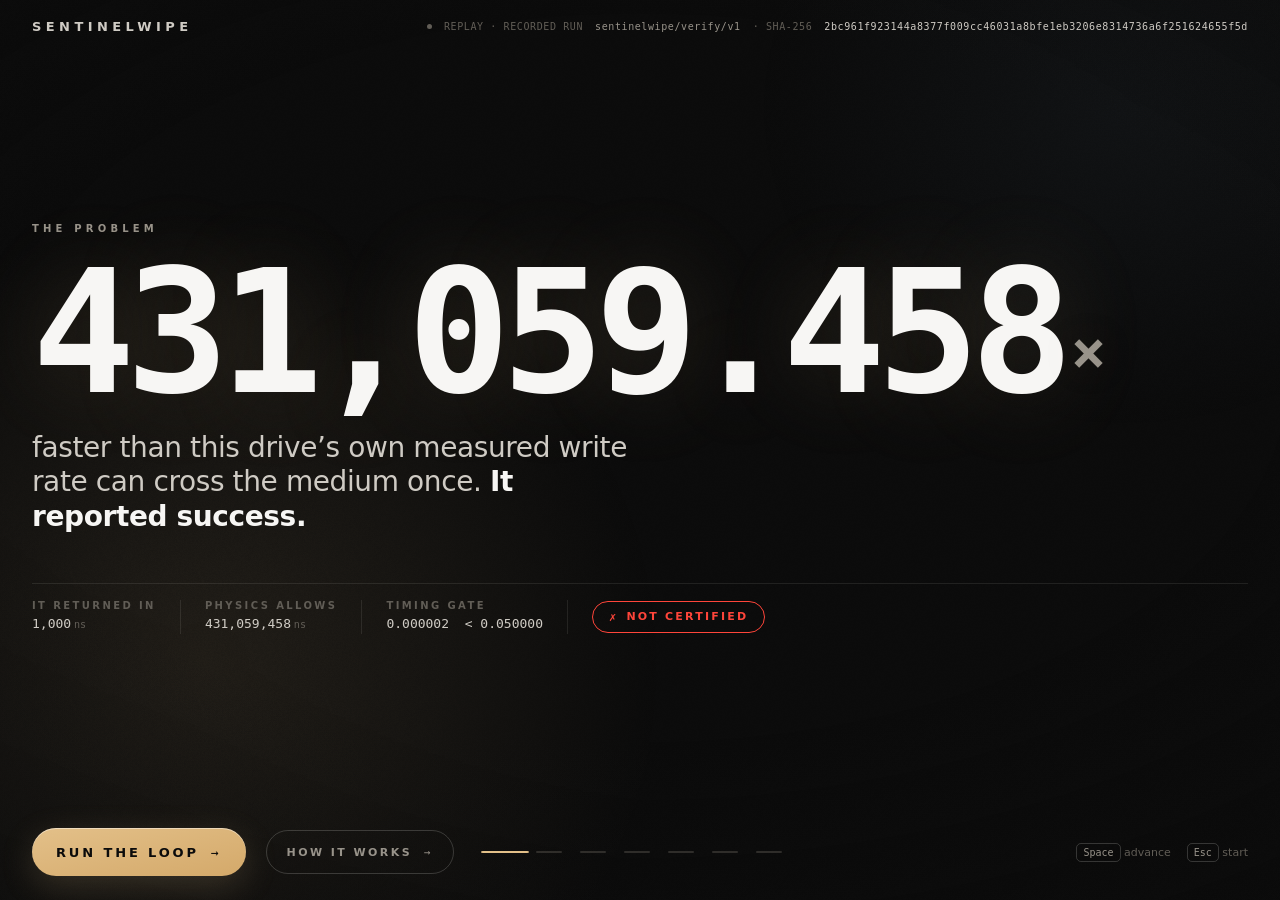
==== commit bd10beb5: "ui: the entry sequence, the flare, and one card Four builds for the presentation order: cold open, l" ====
--- a/ui/index.html
+++ b/ui/index.html
@@ -325,7 +325,29 @@
 .chip .gl{font-family:var(--font-mono);font-size:var(--size-caption)}
 .c-abort{color:var(--sig-abort)}
 .c-caution{color:var(--sig-caution)}
+.c-nominal{color:var(--sig-nominal)}
 .c-quiet{color:var(--content-tertiary);border-color:var(--stroke-rim)}
+
+/* ---- 07 THE RECORD: the two digests, side by side and both computed ---- */
+.seal{margin-top:var(--space-6);display:flex;align-items:flex-start;
+  gap:var(--space-6);flex-wrap:wrap}
+.dg{margin:0;flex:1 1 420px;min-width:0;font-family:var(--font-mono);
+  font-size:var(--size-footnote);line-height:1.75;letter-spacing:-.01em;
+  color:var(--content-quaternary);word-break:break-all}
+.dg b{color:var(--content-primary);font-weight:600}
+.dg b.bad{color:var(--sig-abort)}
+.dg .q{color:var(--content-tertiary)}
+.sealbtns{display:flex;gap:var(--space-3);flex:0 0 auto}
+.tiny{display:inline-flex;align-items:center;min-height:38px;
+  padding:0 var(--space-4);border-radius:var(--radius-capsule);
+  border:1px solid var(--stroke-rim);background:none;cursor:pointer;
+  color:var(--content-tertiary);white-space:nowrap;
+  font:600 var(--size-overline)/1 var(--font-text);letter-spacing:.2em;
+  text-transform:uppercase;
+  transition:color var(--dur-micro) var(--ease-standard),
+             border-color var(--dur-micro) var(--ease-standard)}
+.tiny:hover{color:var(--content-primary);border-color:var(--content-tertiary)}
+.tiny:disabled{opacity:.4;cursor:not-allowed}
 
 /* ---- THE MEDIUM. 524,288 sectors, 1024 x 512, one pixel per sector. --- */
 /* the medium is one persistent object across beats 02-05: the wipe happens to
@@ -577,6 +599,34 @@
       </div>
     </section>
 
+    <!-- ============ 07 THE RECORD ============
+         The closer. Ends on a verdict going red rather than on a number. -->
+    <section class="beat" aria-label="The signed record">
+      <div class="col">
+        <p class="kicker rise" style="--i:0">The record</p>
+        <h1 class="colossus rise" style="--i:1"><span data-num="ledger.signed_certificate.signature.signed_bytes" data-fmt="int"></span><span class="of">bytes signed &#183; Ed25519</span></h1>
+        <p class="say small rise" style="--i:2">The signature covers the
+          <b>entire</b> certificate &#8212; both regions, the scope block
+          included. An unsigned section is a tamperable one.</p>
+        <div class="evid rise" style="--i:3">
+          <span class="cell"><span class="k">Chain index</span>
+            <span class="v"><span data-num="ledger.chain.index" data-fmt="int"></span></span></span>
+          <span class="rule"></span>
+          <span class="cell"><span class="k">Public key</span>
+            <span class="v" id="cKey"></span></span>
+          <span class="rule"></span>
+          <span class="chip" id="cVerdict"></span>
+        </div>
+        <div class="seal rise" style="--i:4">
+          <p class="dg" id="cDigest"></p>
+          <div class="sealbtns">
+            <button class="tiny" id="cForge" type="button">Forge one field</button>
+            <button class="tiny" id="cRestore" type="button">Restore</button>
+          </div>
+        </div>
+      </div>
+    </section>
+
   </main>
 
   <nav class="spine" aria-label="Spine">
@@ -591,6 +641,7 @@
       <button type="button" role="tab" data-beat="3" aria-current="false" aria-label="04 Sanitize"><i></i></button>
       <button type="button" role="tab" data-beat="4" aria-current="false" aria-label="05 Carve again"><i></i></button>
       <button type="button" role="tab" data-beat="5" aria-current="false" aria-label="06 Limits"><i></i></button>
+      <button type="button" role="tab" data-beat="6" aria-current="false" aria-label="07 The record"><i></i></button>
     </div>
     <div class="keys">
       <span id="kAdv"><kbd>Space</kbd> advance</span>
@@ -599,7 +650,7 @@
   </nav>
 
 </div>
-<script type="application/json" id="payload">{"meta":{"note":"Every value in this file was read out of a committed artifact. Regenerate with ui/build_payload.py. Nothing here is illustrative.","sources":{"lie":"docs/evidence/fake_sanitize_run.txt","carve":"fixtures/sample_output.json","wipe":"a live run of core/target/release/wipe"},"schemas":{"carve":"sentinelwipe.carve.report/1","wipe":"sentinelwipe.wipe.report/1"}},"lie":{"command":"wipe --target <root>/t2.img --allow-root <root> --i-understand <root>/t2.img --sanitize ata-sanitize-block-erase","primitive":"ata-sanitize-block-erase","device_reported_success":true,"sanitize":{"operation":"ATA SANITIZE BLOCK ERASE (simulated)","code":"UNVERIFIED_TIMING","severity":"unverified","simulated":true,"device_reported_success":true,"return_code_trusted":false,"work_bytes":268435456,"capacity_bytes":268435456,"passes":1,"measured_ns":1000,"floor_ns":431059458,"ratio":2e-06,"threshold":0.05,"baseline_source":"observed_pass","baseline_measured":true,"probe_bytes":268435456,"probe_elapsed_ns":431059458,"rate_bps":622734175.107695,"note":"UNVERIFIED_TIMING \u00b7 ATA SANITIZE BLOCK ERASE (simulated) \u00b7 measured 0.000001 s against an expected minimum of 0.431059 s (0.000002 of it) at a measured 622734175.107695 B/s. Device reported success; the return code was not trusted."},"overwrite":{"operation":"host overwrite: single_pass_seeded_random_shake128","code":"VERIFIED_TIMING","severity":"verified","simulated":false,"device_reported_success":true,"return_code_trusted":false,"work_bytes":268435456,"capacity_bytes":268435456,"passes":1,"measured_ns":432911500,"floor_ns":451268000,"ratio":0.959322,"threshold":0.05,"baseline_source":"calibration_probe","baseline_measured":true,"probe_bytes":33554432,"probe_elapsed_ns":56408500,"rate_bps":594847088.647987,"note":"VERIFIED_TIMING \u00b7 host overwrite: single_pass_seeded_random_shake128 \u00b7 measured 0.432912 s against an expected minimum of 0.451268 s (0.959322 of it)."},"witness":{"sectors":256,"before":"c82e10f39199bc4fb1728f8bf12f3049717809b47956437d3f549917b57fc9c6","after":"c82e10f39199bc4fb1728f8bf12f3049717809b47956437d3f549917b57fc9c6","unchanged":true},"device":{"kind":"image file","model":"unknown","serial":"unknown","transport":"file","medium":"image","is_physical_medium":false,"logical_sector_bytes":512,"total_sectors":524288,"capacity_bytes":268435456}},"loop":{"before":{"scanned":58,"admitted":33},"after":{"scanned":39,"admitted":0},"recall_before":28,"recall_after":0,"planted":40,"reachability":{"contiguous":28,"needs_bifragment_reassembly":5,"unreachable_by_construction":7},"entropy":{"before":7.06169,"after":7.999999,"estimator":"Shannon over a 256-bin byte histogram of every byte of the medium, Neumaier-compensated; the same support and the same estimator fixtures/corpus.py used for the manifest figure, so the two may be subtracted. Printed TRUNCATED to six places, not rounded, so a measured 7.9999995 never prints as the unattainable 8.000000; `delta` is the difference of the two printed values, so these three numbers subtract exactly. NOT the strided per-frame telemetry sample."}},"device":{"kind":"image file","model":"unknown","serial":"unknown","firmware":"unknown","transport":"file","identity_source":"file-metadata","is_physical_medium":false,"medium":"image","has_hidden_regions":false,"logical_sector_bytes":512,"physical_sector_bytes":null,"total_sectors":524288,"capacity_bytes":268435456,"writable":true},"dispatch":{"method":"single_pass_seeded_random_shake128","method_selected_by":"detected-medium","passes":1,"nist_category":"Clear","legacy_shape":null,"sanitize_primitive":null,"sanitize_selected_by":"detected-medium","rationale":"regular file standing in for a medium: there is no controller, so no firmware primitive exists to attempt and any that is requested is simulated and labelled so"},"authorization":{"decision_code":"ALLOW_FILE","require_confirmation":true,"allowed_roots":["/Users/rosh/Personal/Hackathons/Smart India Hackathon 2026/sentinelwipe/out/ui-run"]},"run":{"run_id":"sentinelwipe/verify/v1","target_resolved":"/Users/rosh/Personal/Hackathons/Smart India Hackathon 2026/sentinelwipe/out/ui-run/medium.img","elapsed_ns":734117541,"elapsed_s":0.734118},"overwrite":{"method":"single_pass_seeded_random_shake128","simulated":false,"nist_category":"Clear","legacy_shape":null,"bytes_written":268435456,"duration_ns":435684084,"duration_s":0.435684,"bytes_per_second":616124081.319436,"passes":[{"pass":1,"of":1,"pattern":"shake128_seeded_stream","sectors_written":524288,"bytes_written":268435456,"duration_ns":433815958,"sync_ns":6839500,"bytes_per_second":618777274.209908,"chunk_writes":256,"chunk_sectors_first":2048,"chunk_sectors_final":2048,"chunk_resizes":0,"max_chunk_ns":2663833}],"scope_limit":"An overwrite pass against an image file overwrites the byte range of that file and nothing else. It does not reach, and this tool does not claim to reach, prior copies of those bytes held by the host filesystem (copy-on-write snapshots, journals) or remapped by the host storage controller (wear levelling, over-provisioning, bad-block retirement). Purge of the underlying physical medium is neither performed nor claimed."},"verification":{"mode":"sampled","all_passes_verified":true,"coverage_fraction":0.001953,"sectors_verified_min":1024,"sectors_unverified_max":523264,"largest_unsampled_run_sectors":2394,"passes":[{"pass":1,"of":1,"mode":"sampled_read_back","pattern":"shake128_seeded_stream","verdict":"PATTERN_CONFIRMED_ON_SAMPLE","sectors_verified":1024,"sectors_unverified":523264,"bytes_verified":524288,"coverage_fraction":0.001953,"largest_unsampled_run_sectors":2394,"mismatched_sectors":0,"mismatches_truncated":false,"duration_ns":1834500,"bytes_per_second":285793404.197329,"sample_digest_hex":"3430377d72b2b0c017de4c5afad99e172204aea5f08f300f052a2e2debb8ba1a","claim":"Pass 1 of 1: 1024 of 524288 sectors were read back and every one carried the expected pattern. Coverage 0.1953% of the medium. The longest run of consecutive sectors this sample did not touch is 2394 sectors (1225728 bytes): an unwiped region of that size, positioned between two sample points, would produce this same verdict with zero mismatches. SAMPLING IS NOT PROOF OF THE WHOLE MEDIUM. This verdict covers only the sectors the sampling plan named and this run actually read back. Sectors outside the sample were not read after the pass and carry no verification claim from this run. A pass that skipped an unsampled sector would produce this same verdict. Sample positions are derived from the run seed, which is published in the certificate so a third party can reproduce them. A device whose firmware knew the seed could write only the sampled sectors and pass. This procedure detects incidental failure -- a skipped range, an ignored write, a pass that did not run -- and does not detect adversarial firmware."}]},"audit":{"overwrite":{"operation":"host overwrite: single_pass_seeded_random_shake128","code":"VERIFIED_TIMING","severity":"verified","simulated":false,"device_reported_success":true,"return_code_trusted":false,"work_bytes":268435456,"capacity_bytes":268435456,"passes":1,"measured_ns":435684084,"floor_ns":466406672,"ratio":0.934129,"threshold":0.05,"baseline_source":"calibration_probe","baseline_measured":true,"probe_bytes":33554432,"probe_elapsed_ns":58300834,"rate_bps":575539485.421426,"note":"VERIFIED_TIMING \u00b7 host overwrite: single_pass_seeded_random_shake128 \u00b7 measured 0.435684 s against an expected minimum of 0.466407 s (0.934129 of it)."},"sanitize":null,"return_code_trusted":false},"telemetry":{"schema":"sentinelwipe.wipe.telemetry/1","period_ms":8,"events":48,"wall_ms":435.685625,"achieved_hz":110.171181,"min_gap_ms":6.188958,"max_gap_ms":10.188792,"rate_floor_hz":20.0,"met_rate_floor":true,"longest_uninstrumented_interval_ns":8674000,"longest_uninstrumented_interval_ms":8.674,"note":"met_rate_floor is the verdict, not achieved_hz: any stretch in which nothing is written deflates events-over-wall without a frame ever being late. A frame can only be emitted from a write, so the floor is a property of the write stream; longest_uninstrumented_interval is the pass sync plus read-back sweep during which nothing was written and is the explanation for max_gap_ms when it exceeds the period."},"limits":["An overwrite pass against an image file overwrites the byte range of that file and nothing else. It does not reach, and this tool does not claim to reach, prior copies of those bytes held by the host filesystem (copy-on-write snapshots, journals) or remapped by the host storage controller (wear levelling, over-provisioning, bad-block retirement). Purge of the underlying physical medium is neither performed nor claimed.","SAMPLING IS NOT PROOF OF THE WHOLE MEDIUM. This verdict covers only the sectors the sampling plan named and this run actually read back. Sectors outside the sample were not read after the pass and carry no verification claim from this run. A pass that skipped an unsampled sector would produce this same verdict.","Sample positions are derived from the run seed, which is published in the certificate so a third party can reproduce them. A device whose firmware knew the seed could write only the sampled sectors and pass. This procedure detects incidental failure -- a skipped range, an ignored write, a pass that did not run -- and does not detect adversarial firmware.","SAMPLED VERIFICATION HAS A BLIND SPOT AND THIS IS ITS MEASURED SIZE ON THIS RUN. The longest run of consecutive sectors no sample touched is 2394 sectors, 1225728 bytes, 0.004566 of the medium. An unwiped region of that size or smaller, positioned between two sample points, produces PATTERN_CONFIRMED_ON_SAMPLE with zero mismatched sectors and an unchanged sample digest: the verdict is a statement about the sectors read and about nothing else. `--verify exhaustive` reads every sector and is what turns it into a whole-medium statement. Regression test: core/wipe/src/verify.rs::a_region_left_unwiped_between_sample_points_survives_a_confirmed_sample."],"outcome":{"code":"OVERWRITE_VERIFIED_ON_SAMPLE","passes_verified":true,"whole_medium_claim":false,"verification_coverage_fraction":0.001953,"sanitized":true,"sanitized_scope":"sampled_sectors_only","evidence":"read-back verification of the pattern each pass wrote, over the SAMPLED sectors only, at the coverage published in `verification.coverage_fraction`. `sanitized` here means every sector read carried its pattern; it is not a whole-medium claim and `whole_medium_claim` is false. No device return code contributed to this field."},"entropy":{"before":7.06169,"after":7.999999,"delta":0.938309,"bytes_measured":268435456,"estimator":"Shannon over a 256-bin byte histogram of every byte of the medium, Neumaier-compensated; the same support and the same estimator fixtures/corpus.py used for the manifest figure, so the two may be subtracted. Printed TRUNCATED to six places, not rounded, so a measured 7.9999995 never prints as the unattainable 8.000000; `delta` is the difference of the two printed values, so these three numbers subtract exactly. NOT the strided per-frame telemetry sample."},"probe":{"bytes":33554432,"sectors":65536,"pattern":"shake128_seeded_stream","duration_ns":58300834,"duration_s":0.058301,"sync_ns":5810292,"bytes_per_second":575539485.421426,"admitted_as_baseline":true,"refusal":null,"note":"Written before pass 1 with the FINAL pass's pattern, so every byte of it is overwritten again by the wipe and the medium's final state is identical with and without it. It exists so the behavioural audit judges the overwrite against a sample the overwrite did not produce."},"frames":[{"t":9.307,"fs":0,"n":12288,"bd":6291456,"bps":676016021.6,"en":7.9958,"hs":10240,"hx":"[base64]"},{"t":18.112,"fs":12288,"n":10240,"bd":11534336,"bps":636844189.4,"en":7.9955,"hs":20480,"hx":"[base64]"},{"t":28.3,"fs":22528,"n":12288,"bd":17825792,"bps":629875514.6,"en":7.9966,"hs":32768,"hx":"[base64]"},{"t":37.621,"fs":34816,"n":12288,"bd":24117248,"bps":641062392.4,"en":7.9962,"hs":45056,"hx":"[base64]"},{"t":46.368,"fs":47104,"n":10240,"bd":29360128,"bps":633201481.6,"en":7.9951,"hs":55296,"hx":"[base64]"},{"t":55.05,"fs":57344,"n":10240,"bd":34603008,"bps":628577971.2,"en":7.9954,"hs":65536,"hx":"[base64]"},{"t":64.348,"fs":67584,"n":12288,"bd":40894464,"bps":635522412.3,"en":7.9962,"hs":77824,"hx":"[base64]"},{"t":73.419,"fs":79872,"n":10240,"bd":46137344,"bps":628415070.3,"en":7.9955,"hs":88064,"hx":"[base64]"},{"t":82.474,"fs":90112,"n":10240,"bd":51380224,"bps":622987556.2,"en":7.9954,"hs":98304,"hx":"[base64]"},{"t":91.811,"fs":100352,"n":12288,"bd":57671680,"bps":628157962.1,"en":7.9961,"hs":110592,"hx":"[base64]"},{"t":100.504,"fs":112640,"n":10240,"bd":62914560,"bps":625988271.7,"en":7.9953,"hs":120832,"hx":"[base64]"},{"t":109.149,"fs":122880,"n":10240,"bd":68157440,"bps":624443061.5,"en":7.9959,"hs":131072,"hx":"[base64]"},{"t":118.457,"fs":133120,"n":12288,"bd":74448896,"bps":628487898.9,"en":7.9963,"hs":143360,"hx":"[base64]"},{"t":127.177,"fs":145408,"n":10240,"bd":79691776,"bps":626621184.0,"en":7.9957,"hs":153600,"hx":"[base64]"},{"t":135.811,"fs":155648,"n":10240,"bd":84934656,"bps":625388253.5,"en":7.9956,"hs":163840,"hx":"[base64]"},{"t":145.149,"fs":165888,"n":12288,"bd":91226112,"bps":628501567.9,"en":7.9963,"hs":176128,"hx":"[base64]"},{"t":153.843,"fs":178176,"n":10240,"bd":96468992,"bps":627062660.1,"en":7.9955,"hs":186368,"hx":"[base64]"},{"t":162.536,"fs":188416,"n":10240,"bd":101711872,"bps":625781220.8,"en":7.9951,"hs":196608,"hx":"[base64]"},{"t":171.825,"fs":198656,"n":12288,"bd":108003328,"bps":628564179.4,"en":7.9965,"hs":208896,"hx":"[base64]"},{"t":180.485,"fs":210944,"n":10240,"bd":113246208,"bps":627456549.7,"en":7.9957,"hs":219136,"hx":"[base64]"},{"t":189.205,"fs":221184,"n":10240,"bd":118489088,"bps":626247128.8,"en":7.9952,"hs":229376,"hx":"[base64]"},{"t":198.575,"fs":231424,"n":12288,"bd":124780544,"bps":628381509.2,"en":7.9959,"hs":241664,"hx":"[base64]"},{"t":207.329,"fs":243712,"n":10240,"bd":130023424,"bps":627135982.2,"en":7.9953,"hs":251904,"hx":"[base64]"},{"t":215.975,"fs":253952,"n":10240,"bd":135266304,"bps":626306343.6,"en":7.9951,"hs":262144,"hx":"[base64]"},{"t":225.273,"fs":264192,"n":12288,"bd":141557760,"bps":628384090.6,"en":7.9965,"hs":274432,"hx":"[base64]"},{"t":233.92,"fs":276480,"n":10240,"bd":146800640,"bps":627568608.8,"en":7.9955,"hs":284672,"hx":"[base64]"},{"t":242.566,"fs":286720,"n":10240,"bd":152043520,"bps":626813422.6,"en":7.9956,"hs":294912,"hx":"[base64]"},{"t":251.846,"fs":296960,"n":12288,"bd":158334976,"bps":628698120.2,"en":7.9971,"hs":307200,"hx":"[base64]"},{"t":260.488,"fs":309248,"n":10240,"bd":163577856,"bps":627967055.6,"en":7.9954,"hs":317440,"hx":"[base64]"},{"t":269.127,"fs":319488,"n":10240,"bd":168820736,"bps":627291291.1,"en":7.9957,"hs":327680,"hx":"[base64]"},{"t":278.452,"fs":329728,"n":12288,"bd":175112192,"bps":628877479.8,"en":7.9963,"hs":339968,"hx":"[base64]"},{"t":287.158,"fs":342016,"n":10240,"bd":180355072,"bps":628069665.5,"en":7.9953,"hs":350208,"hx":"[base64]"},{"t":295.902,"fs":352256,"n":10240,"bd":185597952,"bps":627228390.3,"en":7.9953,"hs":360448,"hx":"[base64]"},{"t":305.277,"fs":362496,"n":12288,"bd":191889408,"bps":628575331.7,"en":7.996,"hs":372736,"hx":"[base64]"},{"t":313.978,"fs":374784,"n":10240,"bd":197132288,"bps":627853074.3,"en":7.9952,"hs":382976,"hx":"[base64]"},{"t":322.74,"fs":385024,"n":10240,"bd":202375168,"bps":627052852.4,"en":7.9958,"hs":393216,"hx":"[base64]"},{"t":332.075,"fs":395264,"n":12288,"bd":208666624,"bps":628371819.2,"en":7.996,"hs":405504,"hx":"[base64]"},{"t":340.776,"fs":407552,"n":10240,"bd":213909504,"bps":627713475.4,"en":7.9949,"hs":415744,"hx":"[base64]"},{"t":349.421,"fs":417792,"n":10240,"bd":219152384,"bps":627187215.4,"en":7.9957,"hs":425984,"hx":"[base64]"},{"t":358.736,"fs":428032,"n":12288,"bd":225443840,"bps":628438607.2,"en":7.9965,"hs":438272,"hx":"[base64]"},{"t":367.426,"fs":440320,"n":10240,"bd":230686720,"bps":627845531.1,"en":7.9951,"hs":448512,"hx":"[base64]"},{"t":376.085,"fs":450560,"n":10240,"bd":235929600,"bps":627330385.2,"en":7.9955,"hs":458752,"hx":"[base64]"},{"t":385.416,"fs":460800,"n":12288,"bd":242221056,"bps":628465918.2,"en":7.9965,"hs":471040,"hx":"[base64]"},{"t":394.14,"fs":473088,"n":10240,"bd":247463936,"bps":627858688.7,"en":7.9956,"hs":481280,"hx":"[base64]"},{"t":402.824,"fs":483328,"n":10240,"bd":252706816,"bps":627338552.1,"en":7.9957,"hs":491520,"hx":"[base64]"},{"t":412.112,"fs":493568,"n":12288,"bd":258998272,"bps":628466054.7,"en":7.9967,"hs":503808,"hx":"[base64]"},{"t":420.797,"fs":505856,"n":10240,"bd":264241152,"bps":627953796.0,"en":7.9957,"hs":514048,"hx":"[base64]"},{"t":426.986,"fs":516096,"n":8192,"bd":268435456,"bps":628674953.8,"en":7.9951,"hs":522240,"hx":"[base64]"}],"ledger":{"signed_certificate":{"certificate":{"custody":{"key_custody":"none \u2014 key generated locally, unattested","production_path":"operator key enrolled against an organisational CA or HSM","signature_proves":"integrity since signing, not authority of the signer"},"deterministic_core":{"coverage":{"d":512,"n":1},"medium_unchanged":null,"medium_witness_after":null,"medium_witness_before":null,"method":"single_pass_seeded_random_shake128","nist_category":"Clear","outcome_code":"OVERWRITE_VERIFIED_ON_SAMPLE","passes_verified":true,"run_id":"sentinelwipe/verify/v1","sanitized_scope":"sampled_sectors_only","target":"/Users/rosh/Personal/Hackathons/Smart India Hackathon 2026/sentinelwipe/out/ui-run/medium.img","timing_code":"VERIFIED_TIMING","verification_verdict":"PATTERN_CONFIRMED_ON_SAMPLE","whole_medium_claim":false},"measurement_envelope":{"baseline_source":"calibration_probe","entropy_bits_per_byte_after":"7.999999","entropy_bits_per_byte_before":"7.061690","expected_min_ns":466406672,"observed_elapsed_ns":435684084,"probe_bytes":33554432,"probe_elapsed_ns":58300834,"timing_ratio":{"d":116601668,"n":108921021},"timing_threshold":{"d":20,"n":1},"work_bytes":268435456},"schema":"sentinelwipe.certificate/1","scope":{"measurement_envelope_statement":"physical observations of real hardware on this run; signed, and not asserted repeatable \u2014 a baseline that did not move between runs was not being measured.","reproducibility_asserted_over":"deterministic_core","signature_covers":"the entire certificate: both regions, this scope block included. An unsigned section is a tamperable one, and the timing verdict is the field most worth forging."}},"signature":{"algorithm":"Ed25519","public_key_hex":"3121c9fa6503fd45589f8104a882a97ae6abbc437ef79dee15f6f6448adfe96b","signature_hex":"bbc3a89213b7db9954f4a2685c5058a426e8b4bf63a3e6c13c13240d790228da11a6f2e091c57f32c2ab5515dcfbcbf1fa417421fe23bcde11b743cf60dd0b03","signed_bytes":1622}},"chain":{"index":0,"head":"48c4c6e6271c232c04b6515f0a74042f490975dbd4c173504169bb5638427f93","leaf_sha256_of":"signed_certificate.certificate (canonical bytes)","inclusion_path":[]},"certificate_canonical":"{\"custody\":{\"key_custody\":\"none \u2014 key generated locally, unattested\",\"production_path\":\"operator key enrolled against an organisational CA or HSM\",\"signature_proves\":\"integrity since signing, not authority of the signer\"},\"deterministic_core\":{\"coverage\":{\"d\":512,\"n\":1},\"medium_unchanged\":null,\"medium_witness_after\":null,\"medium_witness_before\":null,\"method\":\"single_pass_seeded_random_shake128\",\"nist_category\":\"Clear\",\"outcome_code\":\"OVERWRITE_VERIFIED_ON_SAMPLE\",\"passes_verified\":true,\"run_id\":\"sentinelwipe/verify/v1\",\"sanitized_scope\":\"sampled_sectors_only\",\"target\":\"/Users/rosh/Personal/Hackathons/Smart India Hackathon 2026/sentinelwipe/out/ui-run/medium.img\",\"timing_code\":\"VERIFIED_TIMING\",\"verification_verdict\":\"PATTERN_CONFIRMED_ON_SAMPLE\",\"whole_medium_claim\":false},\"measurement_envelope\":{\"baseline_source\":\"calibration_probe\",\"entropy_bits_per_byte_after\":\"7.999999\",\"entropy_bits_per_byte_before\":\"7.061690\",\"expected_min_ns\":466406672,\"observed_elapsed_ns\":435684084,\"probe_bytes\":33554432,\"probe_elapsed_ns\":58300834,\"timing_ratio\":{\"d\":116601668,\"n\":108921021},\"timing_threshold\":{\"d\":20,\"n\":1},\"work_bytes\":268435456},\"schema\":\"sentinelwipe.certificate/1\",\"scope\":{\"measurement_envelope_statement\":\"physical observations of real hardware on this run; signed, and not asserted repeatable \u2014 a baseline that did not move between runs was not being measured.\",\"reproducibility_asserted_over\":\"deterministic_core\",\"signature_covers\":\"the entire certificate: both regions, this scope block included. An unsigned section is a tamperable one, and the timing verdict is the field most worth forging.\"}}"},"carve":{"policy":{"formula":"confidence = 0.40*signature_integrity + 0.35*structural_validity + 0.15*entropy_consistency + 0.10*size_plausibility","weights":{"signature_integrity":0.4,"structural_validity":0.35,"entropy_consistency":0.15,"size_plausibility":0.1},"weights_sum":1.0,"min_confidence":0.75,"non_structure_ceiling":0.65,"structural_breach_point":0.285714,"signature_ladder":{"header-mismatch":0.0,"header-only":0.5,"no-footer-defined":0.75,"header-and-footer":1.0},"entropy_min_sample_bytes":1024,"entropy_unknown":0.5},"counts":{"records":56,"admitted":35,"rejected":21,"sha256_matches_planted":35,"by_kind":{"JPEG":{"records":13,"admitted":5,"rejected":8},"PNG":{"records":5,"admitted":5,"rejected":0},"PDF":{"records":5,"admitted":5,"rejected":0},"ZIP":{"records":5,"admitted":5,"rejected":0},"SQLITE":{"records":5,"admitted":5,"rejected":0},"MP4":{"records":5,"admitted":5,"rejected":0},"GZIP":{"records":18,"admitted":5,"rejected":13}},"by_assembly":{"contiguous":28,"reassembled":7,"signature-span":21}},"margin":{"lowest_admitted":0.9,"highest_rejected":0.65,"population_gap":0.25,"gate_headroom":0.1,"worst_rejected_structural_validity":0.25,"structural_breach_point":0.285714,"structural_headroom":0.035714,"binds":"structural_headroom"},"ground_truth":{"manifest_path":"out/fixture.manifest.json","manifest_sha256":"1808494ecc3cd5e21d0d9790af5478cda6aa7011b531e20ea1655e3edbc2cd69","planted_total":40,"reachability":{"contiguous":28,"needs_bifragment_reassembly":5,"unreachable_by_construction":7},"unreachable":[{"path":"/evidence_log_2026-01-14.txt","kind":"TXT","reason":"kind TXT has no row in signature::SIGNATURES: no header to scan for"},{"path":"/interview_transcript_raw.txt","kind":"TXT","reason":"kind TXT has no row in signature::SIGNATURES: no header to scan for"},{"path":"/sector_survey_notes.txt","kind":"TXT","reason":"kind TXT has no row in signature::SIGNATURES: no header to scan for"},{"path":"/operator_handover.txt","kind":"TXT","reason":"kind TXT has no row in signature::SIGNATURES: no header to scan for"},{"path":"/wipe_command_history.txt","kind":"TXT","reason":"kind TXT has no row in signature::SIGNATURES: no header to scan for"},{"path":"/evidence_bag_seal.jpg","kind":"JPEG","reason":"2 extents stored out of physical order (extent[1] at 214110208 precedes extent[0] at 214231040); a forward gap search cannot reach them"},{"path":"/media_inventory.docx","kind":"DOCX","reason":"3 extents; bifragment gap carving reassembles at most 2"}],"recall_measured":false,"demonstrated_recall":null,"demonstrated_recall_note":"null because no carve run produced one. carve.rs did not exist when this sample was frozen, so writing a number here would be a claim no test has made. A contiguous engine's demonstrated recall is bounded above by reachability.contiguous and is reported here only once measured."},"provenance":{"producer":"core/carve/examples/gen_sample_output.rs","command":"cargo run --release -p sentinelwipe-carve --example gen_sample_output","is_carve_run":false,"notes":["GENERATED, never hand-written. Every value here was measured: ground truth from out/fixture.manifest.json, the four confidence terms from the shipped confidence::confidence, the structural verdict and every reason string from the shipped structure::validate, and every SHA-256 from the bytes named by the record's own extents.","This is NOT a carve run. carve.rs does not exist at the time this file was frozen. The record set is the union of the manifest's 35 planted carvable objects, each scored on its correctly assembled bytes, and every residue candidate the shipped scanner finds outside every planted extent. It is a schema exercise with real numbers, not a recovery result.","counts.admitted is therefore NOT a recall figure and must never be rendered as one. Seven of the admitted records are `reassembled`, which requires bifragment.rs; two of those seven the fixture plants as unrecoverable by construction and a forward gap search cannot rebuild them at all.","ground_truth.reachability is a CEILING on what an engine could reach on this fixture. ground_truth.demonstrated_recall is what a carver measurably recovered. They are two different numbers, they are reported in two different fields, and a report that has not measured the second one carries null there.","Every `signature-span` record here is residue and its extent is a signature-layer span, not a validator's claim: header to the format's terminator when the scanner found one, and otherwise a window equal to the largest planted object of that kind, which is the span tests/residue_separation.rs uses and which architecture.md D2 names as a policy choice. Only the adversarial ceiling of 0.6500 -- terms 3 and 4 pinned to 1.0 for every decoy -- is safe to quote against a challenge to that choice.","timing is null on purpose: a duration is the one field that would stop this file from regenerating byte-identically."]},"kind_policy":{"JPEG":{"defines_footer":true,"entropy_band_bits_per_byte":[5.5,7.0,7.99,8.0],"size_bounds_bytes":[107,1024,16777216,67108864]},"PNG":{"defines_footer":true,"entropy_band_bits_per_byte":[5.5,7.0,7.99,8.0],"size_bounds_bytes":[67,512,16777216,67108864]},"PDF":{"defines_footer":true,"entropy_band_bits_per_byte":[1.0,3.0,7.99,8.0],"size_bounds_bytes":[300,1024,33554432,134217728]},"ZIP":{"defines_footer":true,"entropy_band_bits_per_byte":[1.0,3.0,7.99,8.0],"size_bounds_bytes":[22,256,67108864,268435456]},"SQLITE":{"defines_footer":false,"entropy_band_bits_per_byte":[0.5,1.5,7.9,8.0],"size_bounds_bytes":[512,4096,134217728,536870912]},"MP4":{"defines_footer":false,"entropy_band_bits_per_byte":[3.0,6.0,7.99,8.0],"size_bounds_bytes":[16,4096,134217728,536870912]},"GZIP":{"defines_footer":false,"entropy_band_bits_per_byte":[5.5,7.0,7.99,8.0],"size_bounds_bytes":[20,128,33554432,134217728]}},"records":[{"kind":"ZIP","offset":1069056,"length":79397,"admitted":true,"reason_code":null,"reason":null,"assembly":"reassembled","total":1.0,"terms":{"signature_integrity":1.0,"structural_validity":1.0,"entropy_consistency":1.0,"size_plausibility":1.0},"weighted":{"signature_integrity":0.4,"structural_validity":0.35,"entropy_consistency":0.15,"size_plausibility":0.1},"sha256":"8b3d1dd7bce506e8","ladder":"header-and-footer","path":"/media_inventory.docx","expected_recoverable":"unrecoverable-by-design","sha256_matches":true,"structure_valid":true,"structure_detail":"ooxml entries=7 xcheck=7/7 payload=7/7 cd@78930 end=79397"},{"kind":"GZIP","offset":1347263,"length":127302,"admitted":false,"reason_code":"below-min-confidence-structure-invalid","reason":"confidence 0.5500 below MIN_CONFIDENCE 0.7500; structure: gzip: FLG is 0xD1, reserved bits 5-7 are 0xC0 and RFC 1952 requires them zero","assembly":"signature-span","total":0.55,"terms":{"signature_integrity":0.75,"structural_validity":0.0,"entropy_consistency":1.0,"size_plausibility":1.0},"weighted":{"signature_integrity":0.3,"structural_validity":0.0,"entropy_consistency":0.15,"size_plausibility":0.1},"sha256":"133e800432df9f86","ladder":"no-footer-defined","path":null,"expected_recoverable":null,"sha256_matches":null,"structure_valid":false,"structure_detail":"gzip: FLG is 0xD1, reserved bits 5-7 are 0xC0 and RFC 1952 requires them zero"},{"kind":"GZIP","offset":8054784,"length":109182,"admitted":true,"reason_code":null,"reason":null,"assembly":"contiguous","total":0.9,"terms":{"signature_integrity":0.75,"structural_validity":1.0,"entropy_consistency":1.0,"size_plausibility":1.0},"weighted":{"signature_integrity":0.3,"structural_validity":0.35,"entropy_consistency":0.15,"size_plausibility":0.1},"sha256":"871561fa7fb2f836","ladder":"no-footer-defined","path":"/carve_session.log.gz","expected_recoverable":"signature-only","sha256_matches":true,"structure_valid":true,"structure_detail":"gzip: 28-byte header naming 'carve_session.log', 109146 DEFLATE bytes in 1 block(s) -> 393656 bytes, CRC-32 7D84AEC6 verified, ISIZE 393656 matched, 109182 total"},{"kind":"SQLITE","offset":12900352,"length":192512,"admitted":true,"reason_code":null,"reason":null,"assembly":"contiguous","total":0.9,"terms":{"signature_integrity":0.75,"structural_validity":1.0,"entropy_consistency":1.0,"size_plausibility":1.0},"weighted":{"signature_integrity":0.3,"structural_validity":0.35,"entropy_consistency":0.15,"size_plausibility":0.1},"sha256":"aca915ffe06a7924","ladder":"no-footer-defined","path":"/hash_baseline.db","expected_recoverable":"signature-only","sha256_matches":true,"structure_valid":true,"structure_detail":"sqlite page=4096 pages=47 usable=4096 page1=0x0D cells=2 end=192512"},{"kind":"JPEG","offset":18325159,"length":61358,"admitted":false,"reason_code":"below-min-confidence-structure-invalid","reason":"confidence 0.6500 below MIN_CONFIDENCE 0.7500; structure: jpeg: expected a marker at offset 39375, found 00","assembly":"signature-span","total":0.65,"terms":{"signature_integrity":1.0,"structural_validity":0.0,"entropy_consistency":1.0,"size_plausibility":1.0},"weighted":{"signature_integrity":0.4,"structural_validity":0.0,"entropy_consistency":0.15,"size_plausibility":0.1},"sha256":"ce50acd2d44705c1","ladder":"header-and-footer","path":null,"expected_recoverable":null,"sha256_matches":null,"structure_valid":false,"structure_detail":"jpeg: expected a marker at offset 39375, found 00"},{"kind":"GZIP","offset":18648694,"length":127302,"admitted":false,"reason_code":"below-min-confidence-structure-invalid","reason":"confidence 0.5500 below MIN_CONFIDENCE 0.7500; structure: gzip: FLG is 0xDB, reserved bits 5-7 are 0xC0 and RFC 1952 requires them zero","assembly":"signature-span","total":0.55,"terms":{"signature_integrity":0.75,"structural_validity":0.0,"entropy_consistency":1.0,"size_plausibility":1.0},"weighted":{"signature_integrity":0.3,"structural_validity":0.0,"entropy_consistency":0.15,"size_plausibility":0.1},"sha256":"46609abb9902bd69","ladder":"no-footer-defined","path":null,"expected_recoverable":null,"sha256_matches":null,"structure_valid":false,"structure_detail":"gzip: FLG is 0xDB, reserved bits 5-7 are 0xC0 and RFC 1952 requires them zero"},{"kind":"PNG","offset":21317632,"length":260595,"admitted":true,"reason_code":null,"reason":null,"assembly":"contiguous","total":1.0,"terms":{"signature_integrity":1.0,"structural_validity":1.0,"entropy_consistency":1.0,"size_plausibility":1.0},"weighted":{"signature_integrity":0.4,"structural_validity":0.35,"entropy_consistency":0.15,"size_plausibility":0.1},"sha256":"04aeca15f9a50b24","ladder":"header-and-footer","path":"/seizure_photo_a.png","expected_recoverable":"signature-only","sha256_matches":true,"structure_valid":true,"structure_detail":"png: 288x288 depth 8 colour 2, 6 chunks all CRC-verified, 1 IDAT holding 260396 compressed bytes, 260595 total"},{"kind":"PDF","offset":26875904,"length":48983,"admitted":true,"reason_code":null,"reason":null,"assembly":"contiguous","total":1.0,"terms":{"signature_integrity":1.0,"structural_validity":1.0,"entropy_consistency":1.0,"size_plausibility":1.0},"weighted":{"signature_integrity":0.4,"structural_validity":0.35,"entropy_consistency":0.15,"size_plausibility":0.1},"sha256":"4939ea43ddc7430e","ladder":"header-and-footer","path":"/acquisition_worksheet.pdf","expected_recoverable":"signature-only","sha256_matches":true,"structure_valid":true,"structure_detail":"pdf-1.7 xref=table objs=22 verified=22/22 root=21 end=48983"},{"kind":"PNG","offset":32710656,"length":207661,"admitted":true,"reason_code":null,"reason":null,"assembly":"contiguous","total":1.0,"terms":{"signature_integrity":1.0,"structural_validity":1.0,"entropy_consistency":1.0,"size_plausibility":1.0},"weighted":{"signature_integrity":0.4,"structural_validity":0.35,"entropy_consistency":0.15,"size_plausibility":0.1},"sha256":"65ead9586ff4a519","ladder":"header-and-footer","path":"/sector_map_02.png","expected_recoverable":"signature-only","sha256_matches":true,"structure_valid":true,"structure_detail":"png: 256x256 depth 8 colour 2, 31 chunks all CRC-verified, 26 IDAT holding 207164 compressed bytes, 207661 total"},{"kind":"JPEG","offset":35205775,"length":652632,"admitted":false,"reason_code":"below-min-confidence-structure-invalid","reason":"confidence 0.6446 below MIN_CONFIDENCE 0.7500; structure: jpeg: reserved marker FF80 at offset 2, chain broken","assembly":"signature-span","total":0.64463,"terms":{"signature_integrity":1.0,"structural_validity":0.0,"entropy_consistency":0.964202,"size_plausibility":1.0},"weighted":{"signature_integrity":0.4,"structural_validity":0.0,"entropy_consistency":0.14463,"size_plausibility":0.1},"sha256":"4a47b4f18c69d909","ladder":"header-and-footer","path":null,"expected_recoverable":null,"sha256_matches":null,"structure_valid":false,"structure_detail":"jpeg: reserved marker FF80 at offset 2, chain broken"},{"kind":"SQLITE","offset":37040128,"length":221184,"admitted":true,"reason_code":null,"reason":null,"assembly":"contiguous","total":0.9,"terms":{"signature_integrity":0.75,"structural_validity":1.0,"entropy_consistency":1.0,"size_plausibility":1.0},"weighted":{"signature_integrity":0.3,"structural_validity":0.35,"entropy_consistency":0.15,"size_plausibility":0.1},"sha256":"bed97cbc33bd9409","ladder":"no-footer-defined","path":"/carve_results.db","expected_recoverable":"signature-only","sha256_matches":true,"structure_valid":true,"structure_detail":"sqlite page=4096 pages=54 usable=4096 page1=0x0D cells=2 end=221184"},{"kind":"ZIP","offset":43235328,"length":32453,"admitted":true,"reason_code":null,"reason":null,"assembly":"contiguous","total":1.0,"terms":{"signature_integrity":1.0,"structural_validity":1.0,"entropy_consistency":1.0,"size_plausibility":1.0},"weighted":{"signature_integrity":0.4,"structural_validity":0.35,"entropy_consistency":0.15,"size_plausibility":0.1},"sha256":"211a9eec0346bfaf","ladder":"header-and-footer","path":"/lab_procedure_v3.docx","expected_recoverable":"signature-only","sha256_matches":true,"structure_valid":true,"structure_detail":"ooxml entries=7 xcheck=7/7 payload=7/7 cd@31986 end=32453"},{"kind":"JPEG","offset":44064338,"length":23316,"admitted":false,"reason_code":"below-min-confidence-structure-invalid","reason":"confidence 0.5680 below MIN_CONFIDENCE 0.7500; structure: jpeg: reserved marker FFAD at offset 2, chain broken","assembly":"signature-span","total":0.567999,"terms":{"signature_integrity":1.0,"structural_validity":0.0,"entropy_consistency":0.453325,"size_plausibility":1.0},"weighted":{"signature_integrity":0.4,"structural_validity":0.0,"entropy_consistency":0.067999,"size_plausibility":0.1},"sha256":"9d2f24d9caf5cde1","ladder":"header-and-footer","path":null,"expected_recoverable":null,"sha256_matches":null,"structure_valid":false,"structure_detail":"jpeg: reserved marker FFAD at offset 2, chain broken"},{"kind":"PNG","offset":51361792,"length":183350,"admitted":true,"reason_code":null,"reason":null,"assembly":"reassembled","total":1.0,"terms":{"signature_integrity":1.0,"structural_validity":1.0,"entropy_consistency":1.0,"size_plausibility":1.0},"weighted":{"signature_integrity":0.4,"structural_validity":0.35,"entropy_consistency":0.15,"size_plausibility":0.1},"sha256":"442064812da9726b","ladder":"header-and-footer","path":"/entropy_heatmap.png","expected_recoverable":"bifragment","sha256_matches":true,"structure_valid":true,"structure_detail":"png: 240x240 depth 8 colour 2, 28 chunks all CRC-verified, 23 IDAT holding 182887 compressed bytes, 183350 total"},{"kind":"GZIP","offset":59394048,"length":54871,"admitted":true,"reason_code":null,"reason":null,"assembly":"contiguous","total":0.9,"terms":{"signature_integrity":0.75,"structural_validity":1.0,"entropy_consistency":1.0,"size_plausibility":1.0},"weighted":{"signature_integrity":0.3,"structural_validity":0.35,"entropy_consistency":0.15,"size_plausibility":0.1},"sha256":"1f0e879bdf7f7489","ladder":"no-footer-defined","path":"/audit_trail.log.gz","expected_recoverable":"signature-only","sha256_matches":true,"structure_valid":true,"structure_detail":"gzip: 26-byte header naming 'audit_trail.log', 54837 DEFLATE bytes in 1 block(s) -> 196781 bytes, CRC-32 FB4D1D67 verified, ISIZE 196781 matched, 54871 total"},{"kind":"MP4","offset":65796096,"length":221041,"admitted":true,"reason_code":null,"reason":null,"assembly":"reassembled","total":0.9,"terms":{"signature_integrity":0.75,"structural_validity":1.0,"entropy_consistency":1.0,"size_plausibility":1.0},"weighted":{"signature_integrity":0.3,"structural_validity":0.35,"entropy_consistency":0.15,"size_plausibility":0.1},"sha256":"9eba46c122a7e622","ladder":"no-footer-defined","path":"/sealing_procedure.mov","expected_recoverable":"bifragment","sha256_matches":true,"structure_valid":true,"structure_detail":"mp4: brand 'qt', 3 top-level boxes tiling 221041 bytes, 19 boxes walked, 1 track(s), mdat payload 220500 bytes, 55125 sample(s) totalling 220500 bytes across 1 chunk offset(s); 220500 mdat bytes are NOT covered by any checksum -- MP4 defines none"},{"kind":"MP4","offset":65943552,"length":66689,"admitted":true,"reason_code":null,"reason":null,"assembly":"reassembled","total":0.9,"terms":{"signature_integrity":0.75,"structural_validity":1.0,"entropy_consistency":1.0,"size_plausibility":1.0},"weighted":{"signature_integrity":0.3,"structural_validity":0.35,"entropy_consistency":0.15,"size_plausibility":0.1},"sha256":"57d8b12499249296","ladder":"no-footer-defined","path":"/handover_briefing.mov","expected_recoverable":"bifragment","sha256_matches":true,"structure_valid":true,"structure_detail":"mp4: brand 'qt', 3 top-level boxes tiling 66689 bytes, 19 boxes walked, 1 track(s), mdat payload 66148 bytes, 16537 sample(s) totalling 66148 bytes across 1 chunk offset(s); 66148 mdat bytes are NOT covered by any checksum -- MP4 defines none"},{"kind":"SQLITE","offset":73611264,"length":139264,"admitted":true,"reason_code":null,"reason":null,"assembly":"contiguous","total":0.9,"terms":{"signature_integrity":0.75,"structural_validity":1.0,"entropy_consistency":1.0,"size_plausibility":1.0},"weighted":{"signature_integrity":0.3,"structural_validity":0.35,"entropy_consistency":0.15,"size_plausibility":0.1},"sha256":"7ed9c3eef68aa321","ladder":"no-footer-defined","path":"/device_registry.db","expected_recoverable":"signature-only","sha256_matches":true,"structure_valid":true,"structure_detail":"sqlite page=4096 pages=34 usable=4096 page1=0x0D cells=2 end=139264"},{"kind":"PNG","offset":79996928,"length":208084,"admitted":true,"reason_code":null,"reason":null,"assembly":"contiguous","total":1.0,"terms":{"signature_integrity":1.0,"structural_validity":1.0,"entropy_consistency":1.0,"size_plausibility":1.0},"weighted":{"signature_integrity":0.4,"structural_validity":0.35,"entropy_consistency":0.15,"size_plausibility":0.1},"sha256":"04cff656db334ed8","ladder":"header-and-footer","path":"/sector_map_03.png","expected_recoverable":"signature-only","sha256_matches":true,"structure_valid":true,"structure_detail":"png: 256x256 depth 8 colour 2, 31 chunks all CRC-verified, 26 IDAT holding 207587 compressed bytes, 208084 total"},{"kind":"ZIP","offset":85690368,"length":63749,"admitted":true,"reason_code":null,"reason":null,"assembly":"contiguous","total":1.0,"terms":{"signature_integrity":1.0,"structural_validity":1.0,"entropy_consistency":1.0,"size_plausibility":1.0},"weighted":{"signature_integrity":0.4,"structural_validity":0.35,"entropy_consistency":0.15,"size_plausibility":0.1},"sha256":"788f9217c6942d72","ladder":"header-and-footer","path":"/incident_summary.docx","expected_recoverable":"signature-only","sha256_matches":true,"structure_valid":true,"structure_detail":"ooxml entries=7 xcheck=7/7 payload=7/7 cd@63282 end=63749"},{"kind":"GZIP","offset":86478323,"length":127302,"admitted":false,"reason_code":"below-min-confidence-structure-invalid","reason":"confidence 0.5500 below MIN_CONFIDENCE 0.7500; structure: gzip: FLG is 0xE3, reserved bits 5-7 are 0xE0 and RFC 1952 requires them zero","assembly":"signature-span","total":0.55,"terms":{"signature_integrity":0.75,"structural_validity":0.0,"entropy_consistency":1.0,"size_plausibility":1.0},"weighted":{"signature_integrity":0.3,"structural_validity":0.0,"entropy_consistency":0.15,"size_plausibility":0.1},"sha256":"cd49d93c283e57d3","ladder":"no-footer-defined","path":null,"expected_recoverable":null,"sha256_matches":null,"structure_valid":false,"structure_detail":"gzip: FLG is 0xE3, reserved bits 5-7 are 0xE0 and RFC 1952 requires them zero"},{"kind":"JPEG","offset":88398058,"length":343352,"admitted":false,"reason_code":"below-min-confidence-structure-invalid","reason":"confidence 0.6386 below MIN_CONFIDENCE 0.7500; structure: jpeg: reserved marker FF44 at offset 2, chain broken","assembly":"signature-span","total":0.638615,"terms":{"signature_integrity":1.0,"structural_validity":0.0,"entropy_consistency":0.9241,"size_plausibility":1.0},"weighted":{"signature_integrity":0.4,"structural_validity":0.0,"entropy_consistency":0.138615,"size_plausibility":0.1},"sha256":"f147e589c580bc7a","ladder":"header-and-footer","path":null,"expected_recoverable":null,"sha256_matches":null,"structure_valid":false,"structure_detail":"jpeg: reserved marker FF44 at offset 2, chain broken"},{"kind":"GZIP","offset":89563136,"length":91103,"admitted":true,"reason_code":null,"reason":null,"assembly":"contiguous","total":0.9,"terms":{"signature_integrity":0.75,"structural_validity":1.0,"entropy_consistency":1.0,"size_plausibility":1.0},"weighted":{"signature_integrity":0.3,"structural_validity":0.35,"entropy_consistency":0.15,"size_plausibility":0.1},"sha256":"442f2fb88c205048","ladder":"no-footer-defined","path":"/controller_dump.bin.gz","expected_recoverable":"signature-only","sha256_matches":true,"structure_valid":true,"structure_detail":"gzip: 30-byte header naming 'controller_dump.bin', 91065 DEFLATE bytes in 1 block(s) -> 328975 bytes, CRC-32 6EBA8E27 verified, ISIZE 328975 matched, 91103 total"},{"kind":"GZIP","offset":91161674,"length":127302,"admitted":false,"reason_code":"below-min-confidence-structure-invalid","reason":"confidence 0.5500 below MIN_CONFIDENCE 0.7500; structure: gzip: FLG is 0x5A, reserved bits 5-7 are 0x40 and RFC 1952 requires them zero","assembly":"signature-span","total":0.55,"terms":{"signature_integrity":0.75,"structural_validity":0.0,"entropy_consistency":1.0,"size_plausibility":1.0},"weighted":{"signature_integrity":0.3,"structural_validity":0.0,"entropy_consistency":0.15,"size_plausibility":0.1},"sha256":"544b13aa85db4975","ladder":"no-footer-defined","path":null,"expected_recoverable":null,"sha256_matches":null,"structure_valid":false,"structure_detail":"gzip: FLG is 0x5A, reserved bits 5-7 are 0x40 and RFC 1952 requires them zero"},{"kind":"GZIP","offset":94937895,"length":127302,"admitted":false,"reason_code":"below-min-confidence-structure-invalid","reason":"confidence 0.5186 below MIN_CONFIDENCE 0.7500; structure: gzip: FLG is 0x99, reserved bits 5-7 are 0x80 and RFC 1952 requires them zero","assembly":"signature-span","total":0.51857,"terms":{"signature_integrity":0.75,"structural_validity":0.0,"entropy_consistency":0.790466,"size_plausibility":1.0},"weighted":{"signature_integrity":0.3,"structural_validity":0.0,"entropy_consistency":0.11857,"size_plausibility":0.1},"sha256":"413db97f88fad022","ladder":"no-footer-defined","path":null,"expected_recoverable":null,"sha256_matches":null,"structure_valid":false,"structure_detail":"gzip: FLG is 0x99, reserved bits 5-7 are 0x80 and RFC 1952 requires them zero"},{"kind":"PDF","offset":96673792,"length":43586,"admitted":true,"reason_code":null,"reason":null,"assembly":"contiguous","total":1.0,"terms":{"signature_integrity":1.0,"structural_validity":1.0,"entropy_consistency":1.0,"size_plausibility":1.0},"weighted":{"signature_integrity":0.4,"structural_validity":0.35,"entropy_consistency":0.15,"size_plausibility":0.1},"sha256":"77a6c227444c6b60","ladder":"header-and-footer","path":"/chain_of_custody.pdf","expected_recoverable":"signature-only","sha256_matches":true,"structure_valid":true,"structure_detail":"pdf-1.7 xref=table objs=26 verified=26/26 root=25 end=43586"},{"kind":"ZIP","offset":101607424,"length":40801,"admitted":true,"reason_code":null,"reason":null,"assembly":"contiguous","total":1.0,"terms":{"signature_integrity":1.0,"structural_validity":1.0,"entropy_consistency":1.0,"size_plausibility":1.0},"weighted":{"signature_integrity":0.4,"structural_validity":0.35,"entropy_consistency":0.15,"size_plausibility":0.1},"sha256":"6114f932e1691360","ladder":"header-and-footer","path":"/sanitization_report.docx","expected_recoverable":"signature-only","sha256_matches":true,"structure_valid":true,"structure_detail":"ooxml entries=7 xcheck=7/7 payload=7/7 cd@40334 end=40801"},{"kind":"SQLITE","offset":108763136,"length":167936,"admitted":true,"reason_code":null,"reason":null,"assembly":"contiguous","total":0.9,"terms":{"signature_integrity":0.75,"structural_validity":1.0,"entropy_consistency":1.0,"size_plausibility":1.0},"weighted":{"signature_integrity":0.3,"structural_validity":0.35,"entropy_consistency":0.15,"size_plausibility":0.1},"sha256":"2b7d56debb9dd10b","ladder":"no-footer-defined","path":"/custody_ledger.db","expected_recoverable":"signature-only","sha256_matches":true,"structure_valid":true,"structure_detail":"sqlite page=4096 pages=41 usable=4096 page1=0x0D cells=2 end=167936"},{"kind":"GZIP","offset":114012149,"length":127302,"admitted":false,"reason_code":"below-min-confidence-structure-invalid","reason":"confidence 0.5286 below MIN_CONFIDENCE 0.7500; structure: gzip: FLG is 0x25, reserved bits 5-7 are 0x20 and RFC 1952 requires them zero","assembly":"signature-span","total":0.528646,"terms":{"signature_integrity":0.75,"structural_validity":0.0,"entropy_consistency":0.857638,"size_plausibility":1.0},"weighted":{"signature_integrity":0.3,"structural_validity":0.0,"entropy_consistency":0.128646,"size_plausibility":0.1},"sha256":"f0c9126ca789bf93","ladder":"no-footer-defined","path":null,"expected_recoverable":null,"sha256_matches":null,"structure_valid":false,"structure_detail":"gzip: FLG is 0x25, reserved bits 5-7 are 0x20 and RFC 1952 requires them zero"},{"kind":"PDF","offset":114669568,"length":38408,"admitted":true,"reason_code":null,"reason":null,"assembly":"contiguous","total":1.0,"terms":{"signature_integrity":1.0,"structural_validity":1.0,"entropy_consistency":1.0,"size_plausibility":1.0},"weighted":{"signature_integrity":0.4,"structural_validity":0.35,"entropy_consistency":0.15,"size_plausibility":0.1},"sha256":"0cea32190a6ad8f0","ladder":"header-and-footer","path":"/standards_checklist.pdf","expected_recoverable":"signature-only","sha256_matches":true,"structure_valid":true,"structure_detail":"pdf-1.7 xref=table objs=30 verified=30/30 root=29 end=38408"},{"kind":"GZIP","offset":117352295,"length":127302,"admitted":false,"reason_code":"below-min-confidence-structure-invalid","reason":"confidence 0.5464 below MIN_CONFIDENCE 0.7500; structure: gzip: FLG is 0xF3, reserved bits 5-7 are 0xE0 and RFC 1952 requires them zero","assembly":"signature-span","total":0.546394,"terms":{"signature_integrity":0.75,"structural_validity":0.0,"entropy_consistency":0.975959,"size_plausibility":1.0},"weighted":{"signature_integrity":0.3,"structural_validity":0.0,"entropy_consistency":0.146394,"size_plausibility":0.1},"sha256":"2d3c19ff78b85565","ladder":"no-footer-defined","path":null,"expected_recoverable":null,"sha256_matches":null,"structure_valid":false,"structure_detail":"gzip: FLG is 0xF3, reserved bits 5-7 are 0xE0 and RFC 1952 requires them zero"},{"kind":"PDF","offset":119242752,"length":54214,"admitted":true,"reason_code":null,"reason":null,"assembly":"contiguous","total":1.0,"terms":{"signature_integrity":1.0,"structural_validity":1.0,"entropy_consistency":1.0,"size_plausibility":1.0},"weighted":{"signature_integrity":0.4,"structural_validity":0.35,"entropy_consistency":0.15,"size_plausibility":0.1},"sha256":"3c425544e1b4eaae","ladder":"header-and-footer","path":"/examiner_affidavit.pdf","expected_recoverable":"signature-only","sha256_matches":true,"structure_valid":true,"structure_detail":"pdf-1.7 xref=table objs=18 verified=18/18 root=17 end=54214"},{"kind":"JPEG","offset":125999104,"length":104665,"admitted":true,"reason_code":null,"reason":null,"assembly":"contiguous","total":1.0,"terms":{"signature_integrity":1.0,"structural_validity":1.0,"entropy_consistency":1.0,"size_plausibility":1.0},"weighted":{"signature_integrity":0.4,"structural_validity":0.35,"entropy_consistency":0.15,"size_plausibility":0.1},"sha256":"80c5f8d627904961","ladder":"header-and-footer","path":"/platter_surface_01.jpg","expected_recoverable":"signature-only","sha256_matches":true,"structure_valid":true,"structure_detail":"jpeg: SOI..EOI over 104665 bytes, 10 segments, SOF0 256x256 3c, 103993 entropy bytes, 0 restart markers"},{"kind":"JPEG","offset":126324818,"length":232589,"admitted":false,"reason_code":"below-min-confidence-structure-invalid","reason":"confidence 0.6196 below MIN_CONFIDENCE 0.7500; structure: jpeg: reserved marker FF61 at offset 2, chain broken","assembly":"signature-span","total":0.619642,"terms":{"signature_integrity":1.0,"structural_validity":0.0,"entropy_consistency":0.797616,"size_plausibility":1.0},"weighted":{"signature_integrity":0.4,"structural_validity":0.0,"entropy_consistency":0.119642,"size_plausibility":0.1},"sha256":"89cac1defe525d82","ladder":"header-and-footer","path":null,"expected_recoverable":null,"sha256_matches":null,"structure_valid":false,"structure_detail":"jpeg: reserved marker FF61 at offset 2, chain broken"},{"kind":"MP4","offset":133177344,"length":132841,"admitted":true,"reason_code":null,"reason":null,"assembly":"contiguous","total":0.9,"terms":{"signature_integrity":0.75,"structural_validity":1.0,"entropy_consistency":1.0,"size_plausibility":1.0},"weighted":{"signature_integrity":0.3,"structural_validity":0.35,"entropy_consistency":0.15,"size_plausibility":0.1},"sha256":"fa77405fe5e5b104","ladder":"no-footer-defined","path":"/bench_capture_01.mov","expected_recoverable":"signature-only","sha256_matches":true,"structure_valid":true,"structure_detail":"mp4: brand 'qt', 3 top-level boxes tiling 132841 bytes, 19 boxes walked, 1 track(s), mdat payload 132300 bytes, 33075 sample(s) totalling 132300 bytes across 1 chunk offset(s); 132300 mdat bytes are NOT covered by any checksum -- MP4 defines none"},{"kind":"PNG","offset":136941568,"length":158522,"admitted":true,"reason_code":null,"reason":null,"assembly":"contiguous","total":1.0,"terms":{"signature_integrity":1.0,"structural_validity":1.0,"entropy_consistency":1.0,"size_plausibility":1.0},"weighted":{"signature_integrity":0.4,"structural_validity":0.35,"entropy_consistency":0.15,"size_plausibility":0.1},"sha256":"f2ce70dc1434d9ac","ladder":"header-and-footer","path":"/sector_map_01.png","expected_recoverable":"signature-only","sha256_matches":true,"structure_valid":true,"structure_detail":"png: 224x224 depth 8 colour 2, 6 chunks all CRC-verified, 1 IDAT holding 158325 compressed bytes, 158522 total"},{"kind":"GZIP","offset":143464448,"length":127302,"admitted":true,"reason_code":null,"reason":null,"assembly":"reassembled","total":0.9,"terms":{"signature_integrity":0.75,"structural_validity":1.0,"entropy_consistency":1.0,"size_plausibility":1.0},"weighted":{"signature_integrity":0.3,"structural_validity":0.35,"entropy_consistency":0.15,"size_plausibility":0.1},"sha256":"2507233008b984e7","ladder":"no-footer-defined","path":"/imaging_transcript.txt.gz","expected_recoverable":"bifragment","sha256_matches":true,"structure_valid":true,"structure_detail":"gzip: 33-byte header naming 'imaging_transcript.txt', 127261 DEFLATE bytes in 1 block(s) -> 459249 bytes, CRC-32 441E42FF verified, ISIZE 459249 matched, 127302 total"},{"kind":"SQLITE","offset":150474752,"length":110592,"admitted":true,"reason_code":null,"reason":null,"assembly":"contiguous","total":0.9,"terms":{"signature_integrity":0.75,"structural_validity":1.0,"entropy_consistency":1.0,"size_plausibility":1.0},"weighted":{"signature_integrity":0.3,"structural_validity":0.35,"entropy_consistency":0.15,"size_plausibility":0.1},"sha256":"aac4647e0f3f5dad","ladder":"no-footer-defined","path":"/sector_index.db","expected_recoverable":"signature-only","sha256_matches":true,"structure_valid":true,"structure_detail":"sqlite page=4096 pages=27 usable=4096 page1=0x0D cells=2 end=110592"},{"kind":"JPEG","offset":156942336,"length":92851,"admitted":true,"reason_code":null,"reason":null,"assembly":"contiguous","total":1.0,"terms":{"signature_integrity":1.0,"structural_validity":1.0,"entropy_consistency":1.0,"size_plausibility":1.0},"weighted":{"signature_integrity":0.4,"structural_validity":0.35,"entropy_consistency":0.15,"size_plausibility":0.1},"sha256":"53b49c5cc138e99f","ladder":"header-and-footer","path":"/bench_setup_wide.jpg","expected_recoverable":"signature-only","sha256_matches":true,"structure_valid":true,"structure_detail":"jpeg: SOI..EOI over 92851 bytes, 10 segments, SOF0 352x288 3c, 92181 entropy bytes, 0 restart markers"},{"kind":"ZIP","offset":163844096,"length":50215,"admitted":true,"reason_code":null,"reason":null,"assembly":"contiguous","total":1.0,"terms":{"signature_integrity":1.0,"structural_validity":1.0,"entropy_consistency":1.0,"size_plausibility":1.0},"weighted":{"signature_integrity":0.4,"structural_validity":0.35,"entropy_consistency":0.15,"size_plausibility":0.1},"sha256":"920b8ede6de70533","ladder":"header-and-footer","path":"/custody_addendum.docx","expected_recoverable":"signature-only","sha256_matches":true,"structure_valid":true,"structure_detail":"ooxml entries=7 xcheck=7/7 payload=7/7 cd@49748 end=50215"},{"kind":"PDF","offset":170430464,"length":46056,"admitted":true,"reason_code":null,"reason":null,"assembly":"reassembled","total":1.0,"terms":{"signature_integrity":1.0,"structural_validity":1.0,"entropy_consistency":1.0,"size_plausibility":1.0},"weighted":{"signature_integrity":0.4,"structural_validity":0.35,"entropy_consistency":0.15,"size_plausibility":0.1},"sha256":"b65043ef139f4979","ladder":"header-and-footer","path":"/disposal_certificate.pdf","expected_recoverable":"bifragment","sha256_matches":true,"structure_valid":true,"structure_detail":"pdf-1.7 xref=table objs=34 verified=34/34 root=33 end=46056"},{"kind":"GZIP","offset":173564124,"length":127302,"admitted":false,"reason_code":"below-min-confidence-structure-invalid","reason":"confidence 0.5841 below MIN_CONFIDENCE 0.7500; structure: gzip: header parsed over 10 bytes but the DEFLATE stream failed: distance 31 reaches 27 bytes behind the start of output","assembly":"signature-span","total":0.584112,"terms":{"signature_integrity":0.75,"structural_validity":0.25,"entropy_consistency":0.644081,"size_plausibility":1.0},"weighted":{"signature_integrity":0.3,"structural_validity":0.0875,"entropy_consistency":0.096612,"size_plausibility":0.1},"sha256":"07ccb0fca7e78ce8","ladder":"no-footer-defined","path":null,"expected_recoverable":null,"sha256_matches":null,"structure_valid":false,"structure_detail":"gzip: header parsed over 10 bytes but the DEFLATE stream failed: distance 31 reaches 27 bytes behind the start of output"},{"kind":"JPEG","offset":176111616,"length":108462,"admitted":true,"reason_code":null,"reason":null,"assembly":"contiguous","total":1.0,"terms":{"signature_integrity":1.0,"structural_validity":1.0,"entropy_consistency":1.0,"size_plausibility":1.0},"weighted":{"signature_integrity":0.4,"structural_validity":0.35,"entropy_consistency":0.15,"size_plausibility":0.1},"sha256":"7af648573406b25e","ladder":"header-and-footer","path":"/drive_label_macro.jpg","expected_recoverable":"signature-only","sha256_matches":true,"structure_valid":true,"structure_detail":"jpeg: SOI..EOI over 108462 bytes, 10 segments, SOF0 288x288 3c, 107791 entropy bytes, 0 restart markers"},{"kind":"MP4","offset":180529152,"length":176941,"admitted":true,"reason_code":null,"reason":null,"assembly":"contiguous","total":0.9,"terms":{"signature_integrity":0.75,"structural_validity":1.0,"entropy_consistency":1.0,"size_plausibility":1.0},"weighted":{"signature_integrity":0.3,"structural_validity":0.35,"entropy_consistency":0.15,"size_plausibility":0.1},"sha256":"7c676209552b0026","ladder":"no-footer-defined","path":"/drive_teardown.mov","expected_recoverable":"signature-only","sha256_matches":true,"structure_valid":true,"structure_detail":"mp4: brand 'qt', 3 top-level boxes tiling 176941 bytes, 19 boxes walked, 1 track(s), mdat payload 176400 bytes, 44100 sample(s) totalling 176400 bytes across 1 chunk offset(s); 176400 mdat bytes are NOT covered by any checksum -- MP4 defines none"},{"kind":"JPEG","offset":180788456,"length":319576,"admitted":false,"reason_code":"below-min-confidence-structure-invalid","reason":"confidence 0.6500 below MIN_CONFIDENCE 0.7500; structure: jpeg: expected a marker at offset 59638, found 69","assembly":"signature-span","total":0.65,"terms":{"signature_integrity":1.0,"structural_validity":0.0,"entropy_consistency":1.0,"size_plausibility":1.0},"weighted":{"signature_integrity":0.4,"structural_validity":0.0,"entropy_consistency":0.15,"size_plausibility":0.1},"sha256":"ccce6ced12721274","ladder":"header-and-footer","path":null,"expected_recoverable":null,"sha256_matches":null,"structure_valid":false,"structure_detail":"jpeg: expected a marker at offset 59638, found 69"},{"kind":"JPEG","offset":200210432,"length":101899,"admitted":true,"reason_code":null,"reason":null,"assembly":"contiguous","total":1.0,"terms":{"signature_integrity":1.0,"structural_validity":1.0,"entropy_consistency":1.0,"size_plausibility":1.0},"weighted":{"signature_integrity":0.4,"structural_validity":0.35,"entropy_consistency":0.15,"size_plausibility":0.1},"sha256":"da74a75c167e84a2","ladder":"header-and-footer","path":"/seizure_photo_b.jpg","expected_recoverable":"signature-only","sha256_matches":true,"structure_valid":true,"structure_detail":"jpeg: SOI..EOI over 101899 bytes, 10 segments, SOF0 320x320 3c, 101230 entropy bytes, 0 restart markers"},{"kind":"JPEG","offset":214231040,"length":107908,"admitted":true,"reason_code":null,"reason":null,"assembly":"reassembled","total":1.0,"terms":{"signature_integrity":1.0,"structural_validity":1.0,"entropy_consistency":1.0,"size_plausibility":1.0},"weighted":{"signature_integrity":0.4,"structural_validity":0.35,"entropy_consistency":0.15,"size_plausibility":0.1},"sha256":"ab7a4a8ac327ecc4","ladder":"header-and-footer","path":"/evidence_bag_seal.jpg","expected_recoverable":"unrecoverable-by-design","sha256_matches":true,"structure_valid":true,"structure_detail":"jpeg: SOI..EOI over 107908 bytes, 10 segments, SOF0 304x304 3c, 107237 entropy bytes, 0 restart markers"},{"kind":"GZIP","offset":216939024,"length":127302,"admitted":false,"reason_code":"below-min-confidence-structure-invalid","reason":"confidence 0.5451 below MIN_CONFIDENCE 0.7500; structure: gzip: FLG is 0xA0, reserved bits 5-7 are 0xA0 and RFC 1952 requires them zero","assembly":"signature-span","total":0.545107,"terms":{"signature_integrity":0.75,"structural_validity":0.0,"entropy_consistency":0.967379,"size_plausibility":1.0},"weighted":{"signature_integrity":0.3,"structural_validity":0.0,"entropy_consistency":0.145107,"size_plausibility":0.1},"sha256":"33d15ce3c94fda33","ladder":"no-footer-defined","path":null,"expected_recoverable":null,"sha256_matches":null,"structure_valid":false,"structure_detail":"gzip: FLG is 0xA0, reserved bits 5-7 are 0xA0 and RFC 1952 requires them zero"},{"kind":"MP4","offset":221540352,"length":88741,"admitted":true,"reason_code":null,"reason":null,"assembly":"contiguous","total":0.9,"terms":{"signature_integrity":0.75,"structural_validity":1.0,"entropy_consistency":1.0,"size_plausibility":1.0},"weighted":{"signature_integrity":0.3,"structural_validity":0.35,"entropy_consistency":0.15,"size_plausibility":0.1},"sha256":"b6da01622ea4fe10","ladder":"no-footer-defined","path":"/bodycam_intake.mov","expected_recoverable":"signature-only","sha256_matches":true,"structure_valid":true,"structure_detail":"mp4: brand 'qt', 3 top-level boxes tiling 88741 bytes, 19 boxes walked, 1 track(s), mdat payload 88200 bytes, 22050 sample(s) totalling 88200 bytes across 1 chunk offset(s); 88200 mdat bytes are NOT covered by any checksum -- MP4 defines none"},{"kind":"GZIP","offset":221743528,"length":127302,"admitted":false,"reason_code":"below-min-confidence-structure-invalid","reason":"confidence 0.5500 below MIN_CONFIDENCE 0.7500; structure: gzip: FLG is 0xE0, reserved bits 5-7 are 0xE0 and RFC 1952 requires them zero","assembly":"signature-span","total":0.55,"terms":{"signature_integrity":0.75,"structural_validity":0.0,"entropy_consistency":1.0,"size_plausibility":1.0},"weighted":{"signature_integrity":0.3,"structural_validity":0.0,"entropy_consistency":0.15,"size_plausibility":0.1},"sha256":"c9c7dc663885f550","ladder":"no-footer-defined","path":null,"expected_recoverable":null,"sha256_matches":null,"structure_valid":false,"structure_detail":"gzip: FLG is 0xE0, reserved bits 5-7 are 0xE0 and RFC 1952 requires them zero"},{"kind":"GZIP","offset":228945920,"length":72692,"admitted":true,"reason_code":null,"reason":null,"assembly":"contiguous","total":0.9,"terms":{"signature_integrity":0.75,"structural_validity":1.0,"entropy_consistency":1.0,"size_plausibility":1.0},"weighted":{"signature_integrity":0.3,"structural_validity":0.35,"entropy_consistency":0.15,"size_plausibility":0.1},"sha256":"5bc3fdb1d1864abb","ladder":"no-footer-defined","path":"/dmesg_capture.log.gz","expected_recoverable":"signature-only","sha256_matches":true,"structure_valid":true,"structure_detail":"gzip: 28-byte header naming 'dmesg_capture.log', 72656 DEFLATE bytes in 1 block(s) -> 262286 bytes, CRC-32 B45BFD27 verified, ISIZE 262286 matched, 72692 total"},{"kind":"GZIP","offset":237511630,"length":127302,"admitted":false,"reason_code":"below-min-confidence-structure-invalid","reason":"confidence 0.5468 below MIN_CONFIDENCE 0.7500; structure: gzip: FLG is 0x36, reserved bits 5-7 are 0x20 and RFC 1952 requires them zero","assembly":"signature-span","total":0.546832,"terms":{"signature_integrity":0.75,"structural_validity":0.0,"entropy_consistency":0.978877,"size_plausibility":1.0},"weighted":{"signature_integrity":0.3,"structural_validity":0.0,"entropy_consistency":0.146832,"size_plausibility":0.1},"sha256":"371ef00b34863b62","ladder":"no-footer-defined","path":null,"expected_recoverable":null,"sha256_matches":null,"structure_valid":false,"structure_detail":"gzip: FLG is 0x36, reserved bits 5-7 are 0x20 and RFC 1952 requires them zero"},{"kind":"GZIP","offset":242973985,"length":127302,"admitted":false,"reason_code":"below-min-confidence-structure-invalid","reason":"confidence 0.5500 below MIN_CONFIDENCE 0.7500; structure: gzip: FLG is 0x58, reserved bits 5-7 are 0x40 and RFC 1952 requires them zero","assembly":"signature-span","total":0.55,"terms":{"signature_integrity":0.75,"structural_validity":0.0,"entropy_consistency":1.0,"size_plausibility":1.0},"weighted":{"signature_integrity":0.3,"structural_validity":0.0,"entropy_consistency":0.15,"size_plausibility":0.1},"sha256":"778c81c68349cf0a","ladder":"no-footer-defined","path":null,"expected_recoverable":null,"sha256_matches":null,"structure_valid":false,"structure_detail":"gzip: FLG is 0x58, reserved bits 5-7 are 0x40 and RFC 1952 requires them zero"},{"kind":"GZIP","offset":243623154,"length":127302,"admitted":false,"reason_code":"below-min-confidence-structure-invalid","reason":"confidence 0.5500 below MIN_CONFIDENCE 0.7500; structure: gzip: FLG is 0xFE, reserved bits 5-7 are 0xE0 and RFC 1952 requires them zero","assembly":"signature-span","total":0.55,"terms":{"signature_integrity":0.75,"structural_validity":0.0,"entropy_consistency":1.0,"size_plausibility":1.0},"weighted":{"signature_integrity":0.3,"structural_validity":0.0,"entropy_consistency":0.15,"size_plausibility":0.1},"sha256":"5d10319f2347c406","ladder":"no-footer-defined","path":null,"expected_recoverable":null,"sha256_matches":null,"structure_valid":false,"structure_detail":"gzip: FLG is 0xFE, reserved bits 5-7 are 0xE0 and RFC 1952 requires them zero"},{"kind":"JPEG","offset":255993614,"length":413384,"admitted":false,"reason_code":"below-min-confidence-structure-invalid","reason":"confidence 0.6500 below MIN_CONFIDENCE 0.7500; structure: jpeg: reserved marker FF4E at offset 2, chain broken","assembly":"signature-span","total":0.65,"terms":{"signature_integrity":1.0,"structural_validity":0.0,"entropy_consistency":1.0,"size_plausibility":1.0},"weighted":{"signature_integrity":0.4,"structural_validity":0.0,"entropy_consistency":0.15,"size_plausibility":0.1},"sha256":"d5f8165baa281244","ladder":"header-and-footer","path":null,"expected_recoverable":null,"sha256_matches":null,"structure_valid":false,"structure_detail":"jpeg: reserved marker FF4E at offset 2, chain broken"},{"kind":"JPEG","offset":256383792,"length":23206,"admitted":false,"reason_code":"below-min-confidence-structure-invalid","reason":"confidence 0.6500 below MIN_CONFIDENCE 0.7500; structure: jpeg: reserved marker FF40 at offset 2, chain broken","assembly":"signature-span","total":0.65,"terms":{"signature_integrity":1.0,"structural_validity":0.0,"entropy_consistency":1.0,"size_plausibility":1.0},"weighted":{"signature_integrity":0.4,"structural_validity":0.0,"entropy_consistency":0.15,"size_plausibility":0.1},"sha256":"2a9f8d9ed58c2fc8","ladder":"header-and-footer","path":null,"expected_recoverable":null,"sha256_matches":null,"structure_valid":false,"structure_detail":"jpeg: reserved marker FF40 at offset 2, chain broken"}]}}</script>
+<script type="application/json" id="payload">{"meta":{"note":"Every value in this file was read out of a committed artifact. Regenerate with ui/build_payload.py. Nothing here is illustrative.","sources":{"lie":"docs/evidence/fake_sanitize_run.txt","carve":"fixtures/sample_output.json","wipe":"a live run of core/target/release/wipe"},"schemas":{"carve":"sentinelwipe.carve.report/1","wipe":"sentinelwipe.wipe.report/1"}},"lie":{"command":"wipe --target <root>/t2.img --allow-root <root> --i-understand <root>/t2.img --sanitize ata-sanitize-block-erase","primitive":"ata-sanitize-block-erase","device_reported_success":true,"sanitize":{"operation":"ATA SANITIZE BLOCK ERASE (simulated)","code":"UNVERIFIED_TIMING","severity":"unverified","simulated":true,"device_reported_success":true,"return_code_trusted":false,"work_bytes":268435456,"capacity_bytes":268435456,"passes":1,"measured_ns":1000,"floor_ns":431059458,"ratio":2e-06,"threshold":0.05,"baseline_source":"observed_pass","baseline_measured":true,"probe_bytes":268435456,"probe_elapsed_ns":431059458,"rate_bps":622734175.107695,"note":"UNVERIFIED_TIMING \u00b7 ATA SANITIZE BLOCK ERASE (simulated) \u00b7 measured 0.000001 s against an expected minimum of 0.431059 s (0.000002 of it) at a measured 622734175.107695 B/s. Device reported success; the return code was not trusted."},"overwrite":{"operation":"host overwrite: single_pass_seeded_random_shake128","code":"VERIFIED_TIMING","severity":"verified","simulated":false,"device_reported_success":true,"return_code_trusted":false,"work_bytes":268435456,"capacity_bytes":268435456,"passes":1,"measured_ns":432911500,"floor_ns":451268000,"ratio":0.959322,"threshold":0.05,"baseline_source":"calibration_probe","baseline_measured":true,"probe_bytes":33554432,"probe_elapsed_ns":56408500,"rate_bps":594847088.647987,"note":"VERIFIED_TIMING \u00b7 host overwrite: single_pass_seeded_random_shake128 \u00b7 measured 0.432912 s against an expected minimum of 0.451268 s (0.959322 of it)."},"witness":{"sectors":256,"before":"c82e10f39199bc4fb1728f8bf12f3049717809b47956437d3f549917b57fc9c6","after":"c82e10f39199bc4fb1728f8bf12f3049717809b47956437d3f549917b57fc9c6","unchanged":true},"device":{"kind":"image file","model":"unknown","serial":"unknown","transport":"file","medium":"image","is_physical_medium":false,"logical_sector_bytes":512,"total_sectors":524288,"capacity_bytes":268435456}},"loop":{"before":{"scanned":58,"admitted":33},"after":{"scanned":39,"admitted":0},"recall_before":28,"recall_after":0,"planted":40,"reachability":{"contiguous":28,"needs_bifragment_reassembly":5,"unreachable_by_construction":7},"entropy":{"before":7.06169,"after":7.999999,"estimator":"Shannon over a 256-bin byte histogram of every byte of the medium, Neumaier-compensated; the same support and the same estimator fixtures/corpus.py used for the manifest figure, so the two may be subtracted. Printed TRUNCATED to six places, not rounded, so a measured 7.9999995 never prints as the unattainable 8.000000; `delta` is the difference of the two printed values, so these three numbers subtract exactly. NOT the strided per-frame telemetry sample."}},"planted":{"source":"out/fixture.manifest.json","manifest_sha256":"1808494ecc3cd5e21d0d9790af5478cda6aa7011b531e20ea1655e3edbc2cd69","image_sha256":"d85612b255ff8e72e1ab8d7a34c227b67c3cb3acda75e2a92e5042758ac2df41","image_bytes":268435456,"bytes_per_cluster":2048,"count":40,"files":[{"path":"/media_inventory.docx","kind":"DOCX","offset":1069056,"size":79397,"deleted":true,"fragmented":true,"recoverable":"unrecoverable-by-design","ext":[[1069056,18432],[1110016,26624],[1196032,34341]]},{"path":"/carve_session.log.gz","kind":"GZIP","offset":8054784,"size":109182,"deleted":false,"fragmented":false,"recoverable":"signature-only","ext":[[8054784,109182]]},{"path":"/hash_baseline.db","kind":"SQLITE","offset":12900352,"size":192512,"deleted":false,"fragmented":false,"recoverable":"signature-only","ext":[[12900352,192512]]},{"path":"/seizure_photo_a.png","kind":"PNG","offset":21317632,"size":260595,"deleted":false,"fragmented":false,"recoverable":"signature-only","ext":[[21317632,260595]]},{"path":"/acquisition_worksheet.pdf","kind":"PDF","offset":26875904,"size":48983,"deleted":false,"fragmented":false,"recoverable":"signature-only","ext":[[26875904,48983]]},{"path":"/sector_map_02.png","kind":"PNG","offset":32710656,"size":207661,"deleted":false,"fragmented":false,"recoverable":"signature-only","ext":[[32710656,207661]]},{"path":"/carve_results.db","kind":"SQLITE","offset":37040128,"size":221184,"deleted":false,"fragmented":false,"recoverable":"signature-only","ext":[[37040128,221184]]},{"path":"/lab_procedure_v3.docx","kind":"DOCX","offset":43235328,"size":32453,"deleted":false,"fragmented":false,"recoverable":"signature-only","ext":[[43235328,32453]]},{"path":"/entropy_heatmap.png","kind":"PNG","offset":51361792,"size":183350,"deleted":true,"fragmented":true,"recoverable":"bifragment","ext":[[51361792,73728],[51437568,109622]]},{"path":"/audit_trail.log.gz","kind":"GZIP","offset":59394048,"size":54871,"deleted":true,"fragmented":false,"recoverable":"signature-only","ext":[[59394048,54871]]},{"path":"/sealing_procedure.mov","kind":"MP4","offset":65796096,"size":221041,"deleted":false,"fragmented":true,"recoverable":"bifragment","ext":[[65796096,90112],[65988608,130929]]},{"path":"/handover_briefing.mov","kind":"MP4","offset":65943552,"size":66689,"deleted":true,"fragmented":true,"recoverable":"bifragment","ext":[[65943552,32768],[66119680,33921]]},{"path":"/device_registry.db","kind":"SQLITE","offset":73611264,"size":139264,"deleted":false,"fragmented":false,"recoverable":"signature-only","ext":[[73611264,139264]]},{"path":"/sector_map_03.png","kind":"PNG","offset":79996928,"size":208084,"deleted":false,"fragmented":false,"recoverable":"signature-only","ext":[[79996928,208084]]},{"path":"/incident_summary.docx","kind":"DOCX","offset":85690368,"size":63749,"deleted":false,"fragmented":false,"recoverable":"signature-only","ext":[[85690368,63749]]},{"path":"/controller_dump.bin.gz","kind":"GZIP","offset":89563136,"size":91103,"deleted":false,"fragmented":false,"recoverable":"signature-only","ext":[[89563136,91103]]},{"path":"/chain_of_custody.pdf","kind":"PDF","offset":96673792,"size":43586,"deleted":true,"fragmented":false,"recoverable":"signature-only","ext":[[96673792,43586]]},{"path":"/sanitization_report.docx","kind":"DOCX","offset":101607424,"size":40801,"deleted":true,"fragmented":false,"recoverable":"signature-only","ext":[[101607424,40801]]},{"path":"/custody_ledger.db","kind":"SQLITE","offset":108763136,"size":167936,"deleted":true,"fragmented":false,"recoverable":"signature-only","ext":[[108763136,167936]]},{"path":"/standards_checklist.pdf","kind":"PDF","offset":114669568,"size":38408,"deleted":false,"fragmented":false,"recoverable":"signature-only","ext":[[114669568,38408]]},{"path":"/examiner_affidavit.pdf","kind":"PDF","offset":119242752,"size":54214,"deleted":false,"fragmented":false,"recoverable":"signature-only","ext":[[119242752,54214]]},{"path":"/platter_surface_01.jpg","kind":"JPEG","offset":125999104,"size":104665,"deleted":false,"fragmented":false,"recoverable":"signature-only","ext":[[125999104,104665]]},{"path":"/bench_capture_01.mov","kind":"MP4","offset":133177344,"size":132841,"deleted":false,"fragmented":false,"recoverable":"signature-only","ext":[[133177344,132841]]},{"path":"/sector_map_01.png","kind":"PNG","offset":136941568,"size":158522,"deleted":true,"fragmented":false,"recoverable":"signature-only","ext":[[136941568,158522]]},{"path":"/imaging_transcript.txt.gz","kind":"GZIP","offset":143464448,"size":127302,"deleted":false,"fragmented":true,"recoverable":"bifragment","ext":[[143464448,69632],[143566848,57670]]},{"path":"/sector_index.db","kind":"SQLITE","offset":150474752,"size":110592,"deleted":false,"fragmented":false,"recoverable":"signature-only","ext":[[150474752,110592]]},{"path":"/bench_setup_wide.jpg","kind":"JPEG","offset":156942336,"size":92851,"deleted":false,"fragmented":false,"recoverable":"signature-only","ext":[[156942336,92851]]},{"path":"/custody_addendum.docx","kind":"DOCX","offset":163844096,"size":50215,"deleted":false,"fragmented":false,"recoverable":"signature-only","ext":[[163844096,50215]]},{"path":"/disposal_certificate.pdf","kind":"PDF","offset":170430464,"size":46056,"deleted":true,"fragmented":true,"recoverable":"bifragment","ext":[[170430464,12288],[170704896,33768]]},{"path":"/drive_label_macro.jpg","kind":"JPEG","offset":176111616,"size":108462,"deleted":false,"fragmented":false,"recoverable":"signature-only","ext":[[176111616,108462]]},{"path":"/drive_teardown.mov","kind":"MP4","offset":180529152,"size":176941,"deleted":false,"fragmented":false,"recoverable":"signature-only","ext":[[180529152,176941]]},{"path":"/operator_handover.txt","kind":"TXT","offset":186107904,"size":115883,"deleted":false,"fragmented":false,"recoverable":"unrecoverable-by-design","ext":[[186107904,115883]]},{"path":"/interview_transcript_raw.txt","kind":"TXT","offset":191414272,"size":62265,"deleted":false,"fragmented":false,"recoverable":"unrecoverable-by-design","ext":[[191414272,62265]]},{"path":"/sector_survey_notes.txt","kind":"TXT","offset":196360192,"size":82615,"deleted":false,"fragmented":false,"recoverable":"unrecoverable-by-design","ext":[[196360192,82615]]},{"path":"/seizure_photo_b.jpg","kind":"JPEG","offset":200210432,"size":101899,"deleted":true,"fragmented":false,"recoverable":"signature-only","ext":[[200210432,101899]]},{"path":"/evidence_log_2026-01-14.txt","kind":"TXT","offset":206475264,"size":41331,"deleted":true,"fragmented":false,"recoverable":"unrecoverable-by-design","ext":[[206475264,41331]]},{"path":"/evidence_bag_seal.jpg","kind":"JPEG","offset":214231040,"size":107908,"deleted":false,"fragmented":true,"recoverable":"unrecoverable-by-design","ext":[[214231040,36864],[214110208,71044]]},{"path":"/bodycam_intake.mov","kind":"MP4","offset":221540352,"size":88741,"deleted":true,"fragmented":false,"recoverable":"signature-only","ext":[[221540352,88741]]},{"path":"/dmesg_capture.log.gz","kind":"GZIP","offset":228945920,"size":72692,"deleted":false,"fragmented":false,"recoverable":"signature-only","ext":[[228945920,72692]]},{"path":"/wipe_command_history.txt","kind":"TXT","offset":236322816,"size":164757,"deleted":false,"fragmented":false,"recoverable":"unrecoverable-by-design","ext":[[236322816,164757]]}]},"device":{"kind":"image file","model":"unknown","serial":"unknown","firmware":"unknown","transport":"file","identity_source":"file-metadata","is_physical_medium":false,"medium":"image","has_hidden_regions":false,"logical_sector_bytes":512,"physical_sector_bytes":null,"total_sectors":524288,"capacity_bytes":268435456,"writable":true},"dispatch":{"method":"single_pass_seeded_random_shake128","method_selected_by":"detected-medium","passes":1,"nist_category":"Clear","legacy_shape":null,"sanitize_primitive":null,"sanitize_selected_by":"detected-medium","rationale":"regular file standing in for a medium: there is no controller, so no firmware primitive exists to attempt and any that is requested is simulated and labelled so"},"authorization":{"decision_code":"ALLOW_FILE","require_confirmation":true,"allowed_roots":["/Users/rosh/Personal/Hackathons/Smart India Hackathon 2026/sentinelwipe/out/ui-run"]},"run":{"run_id":"sentinelwipe/verify/v1","target_resolved":"/Users/rosh/Personal/Hackathons/Smart India Hackathon 2026/sentinelwipe/out/ui-run/medium.img","elapsed_ns":734117541,"elapsed_s":0.734118},"overwrite":{"method":"single_pass_seeded_random_shake128","simulated":false,"nist_category":"Clear","legacy_shape":null,"bytes_written":268435456,"duration_ns":435684084,"duration_s":0.435684,"bytes_per_second":616124081.319436,"passes":[{"pass":1,"of":1,"pattern":"shake128_seeded_stream","sectors_written":524288,"bytes_written":268435456,"duration_ns":433815958,"sync_ns":6839500,"bytes_per_second":618777274.209908,"chunk_writes":256,"chunk_sectors_first":2048,"chunk_sectors_final":2048,"chunk_resizes":0,"max_chunk_ns":2663833}],"scope_limit":"An overwrite pass against an image file overwrites the byte range of that file and nothing else. It does not reach, and this tool does not claim to reach, prior copies of those bytes held by the host filesystem (copy-on-write snapshots, journals) or remapped by the host storage controller (wear levelling, over-provisioning, bad-block retirement). Purge of the underlying physical medium is neither performed nor claimed."},"verification":{"mode":"sampled","all_passes_verified":true,"coverage_fraction":0.001953,"sectors_verified_min":1024,"sectors_unverified_max":523264,"largest_unsampled_run_sectors":2394,"passes":[{"pass":1,"of":1,"mode":"sampled_read_back","pattern":"shake128_seeded_stream","verdict":"PATTERN_CONFIRMED_ON_SAMPLE","sectors_verified":1024,"sectors_unverified":523264,"bytes_verified":524288,"coverage_fraction":0.001953,"largest_unsampled_run_sectors":2394,"mismatched_sectors":0,"mismatches_truncated":false,"duration_ns":1834500,"bytes_per_second":285793404.197329,"sample_digest_hex":"3430377d72b2b0c017de4c5afad99e172204aea5f08f300f052a2e2debb8ba1a","claim":"Pass 1 of 1: 1024 of 524288 sectors were read back and every one carried the expected pattern. Coverage 0.1953% of the medium. The longest run of consecutive sectors this sample did not touch is 2394 sectors (1225728 bytes): an unwiped region of that size, positioned between two sample points, would produce this same verdict with zero mismatches. SAMPLING IS NOT PROOF OF THE WHOLE MEDIUM. This verdict covers only the sectors the sampling plan named and this run actually read back. Sectors outside the sample were not read after the pass and carry no verification claim from this run. A pass that skipped an unsampled sector would produce this same verdict. Sample positions are derived from the run seed, which is published in the certificate so a third party can reproduce them. A device whose firmware knew the seed could write only the sampled sectors and pass. This procedure detects incidental failure -- a skipped range, an ignored write, a pass that did not run -- and does not detect adversarial firmware."}]},"audit":{"overwrite":{"operation":"host overwrite: single_pass_seeded_random_shake128","code":"VERIFIED_TIMING","severity":"verified","simulated":false,"device_reported_success":true,"return_code_trusted":false,"work_bytes":268435456,"capacity_bytes":268435456,"passes":1,"measured_ns":435684084,"floor_ns":466406672,"ratio":0.934129,"threshold":0.05,"baseline_source":"calibration_probe","baseline_measured":true,"probe_bytes":33554432,"probe_elapsed_ns":58300834,"rate_bps":575539485.421426,"note":"VERIFIED_TIMING \u00b7 host overwrite: single_pass_seeded_random_shake128 \u00b7 measured 0.435684 s against an expected minimum of 0.466407 s (0.934129 of it)."},"sanitize":null,"return_code_trusted":false},"telemetry":{"schema":"sentinelwipe.wipe.telemetry/1","period_ms":8,"events":48,"wall_ms":435.685625,"achieved_hz":110.171181,"min_gap_ms":6.188958,"max_gap_ms":10.188792,"rate_floor_hz":20.0,"met_rate_floor":true,"longest_uninstrumented_interval_ns":8674000,"longest_uninstrumented_interval_ms":8.674,"note":"met_rate_floor is the verdict, not achieved_hz: any stretch in which nothing is written deflates events-over-wall without a frame ever being late. A frame can only be emitted from a write, so the floor is a property of the write stream; longest_uninstrumented_interval is the pass sync plus read-back sweep during which nothing was written and is the explanation for max_gap_ms when it exceeds the period."},"limits":["An overwrite pass against an image file overwrites the byte range of that file and nothing else. It does not reach, and this tool does not claim to reach, prior copies of those bytes held by the host filesystem (copy-on-write snapshots, journals) or remapped by the host storage controller (wear levelling, over-provisioning, bad-block retirement). Purge of the underlying physical medium is neither performed nor claimed.","SAMPLING IS NOT PROOF OF THE WHOLE MEDIUM. This verdict covers only the sectors the sampling plan named and this run actually read back. Sectors outside the sample were not read after the pass and carry no verification claim from this run. A pass that skipped an unsampled sector would produce this same verdict.","Sample positions are derived from the run seed, which is published in the certificate so a third party can reproduce them. A device whose firmware knew the seed could write only the sampled sectors and pass. This procedure detects incidental failure -- a skipped range, an ignored write, a pass that did not run -- and does not detect adversarial firmware.","SAMPLED VERIFICATION HAS A BLIND SPOT AND THIS IS ITS MEASURED SIZE ON THIS RUN. The longest run of consecutive sectors no sample touched is 2394 sectors, 1225728 bytes, 0.004566 of the medium. An unwiped region of that size or smaller, positioned between two sample points, produces PATTERN_CONFIRMED_ON_SAMPLE with zero mismatched sectors and an unchanged sample digest: the verdict is a statement about the sectors read and about nothing else. `--verify exhaustive` reads every sector and is what turns it into a whole-medium statement. Regression test: core/wipe/src/verify.rs::a_region_left_unwiped_between_sample_points_survives_a_confirmed_sample."],"outcome":{"code":"OVERWRITE_VERIFIED_ON_SAMPLE","passes_verified":true,"whole_medium_claim":false,"verification_coverage_fraction":0.001953,"sanitized":true,"sanitized_scope":"sampled_sectors_only","evidence":"read-back verification of the pattern each pass wrote, over the SAMPLED sectors only, at the coverage published in `verification.coverage_fraction`. `sanitized` here means every sector read carried its pattern; it is not a whole-medium claim and `whole_medium_claim` is false. No device return code contributed to this field."},"entropy":{"before":7.06169,"after":7.999999,"delta":0.938309,"bytes_measured":268435456,"estimator":"Shannon over a 256-bin byte histogram of every byte of the medium, Neumaier-compensated; the same support and the same estimator fixtures/corpus.py used for the manifest figure, so the two may be subtracted. Printed TRUNCATED to six places, not rounded, so a measured 7.9999995 never prints as the unattainable 8.000000; `delta` is the difference of the two printed values, so these three numbers subtract exactly. NOT the strided per-frame telemetry sample."},"probe":{"bytes":33554432,"sectors":65536,"pattern":"shake128_seeded_stream","duration_ns":58300834,"duration_s":0.058301,"sync_ns":5810292,"bytes_per_second":575539485.421426,"admitted_as_baseline":true,"refusal":null,"note":"Written before pass 1 with the FINAL pass's pattern, so every byte of it is overwritten again by the wipe and the medium's final state is identical with and without it. It exists so the behavioural audit judges the overwrite against a sample the overwrite did not produce."},"frames":[{"t":9.307,"fs":0,"n":12288,"bd":6291456,"bps":676016021.6,"en":7.9958,"hs":10240,"hx":"[base64]"},{"t":18.112,"fs":12288,"n":10240,"bd":11534336,"bps":636844189.4,"en":7.9955,"hs":20480,"hx":"[base64]"},{"t":28.3,"fs":22528,"n":12288,"bd":17825792,"bps":629875514.6,"en":7.9966,"hs":32768,"hx":"[base64]"},{"t":37.621,"fs":34816,"n":12288,"bd":24117248,"bps":641062392.4,"en":7.9962,"hs":45056,"hx":"[base64]"},{"t":46.368,"fs":47104,"n":10240,"bd":29360128,"bps":633201481.6,"en":7.9951,"hs":55296,"hx":"[base64]"},{"t":55.05,"fs":57344,"n":10240,"bd":34603008,"bps":628577971.2,"en":7.9954,"hs":65536,"hx":"[base64]"},{"t":64.348,"fs":67584,"n":12288,"bd":40894464,"bps":635522412.3,"en":7.9962,"hs":77824,"hx":"[base64]"},{"t":73.419,"fs":79872,"n":10240,"bd":46137344,"bps":628415070.3,"en":7.9955,"hs":88064,"hx":"[base64]"},{"t":82.474,"fs":90112,"n":10240,"bd":51380224,"bps":622987556.2,"en":7.9954,"hs":98304,"hx":"[base64]"},{"t":91.811,"fs":100352,"n":12288,"bd":57671680,"bps":628157962.1,"en":7.9961,"hs":110592,"hx":"[base64]"},{"t":100.504,"fs":112640,"n":10240,"bd":62914560,"bps":625988271.7,"en":7.9953,"hs":120832,"hx":"[base64]"},{"t":109.149,"fs":122880,"n":10240,"bd":68157440,"bps":624443061.5,"en":7.9959,"hs":131072,"hx":"[base64]"},{"t":118.457,"fs":133120,"n":12288,"bd":74448896,"bps":628487898.9,"en":7.9963,"hs":143360,"hx":"[base64]"},{"t":127.177,"fs":145408,"n":10240,"bd":79691776,"bps":626621184.0,"en":7.9957,"hs":153600,"hx":"[base64]"},{"t":135.811,"fs":155648,"n":10240,"bd":84934656,"bps":625388253.5,"en":7.9956,"hs":163840,"hx":"[base64]"},{"t":145.149,"fs":165888,"n":12288,"bd":91226112,"bps":628501567.9,"en":7.9963,"hs":176128,"hx":"[base64]"},{"t":153.843,"fs":178176,"n":10240,"bd":96468992,"bps":627062660.1,"en":7.9955,"hs":186368,"hx":"[base64]"},{"t":162.536,"fs":188416,"n":10240,"bd":101711872,"bps":625781220.8,"en":7.9951,"hs":196608,"hx":"[base64]"},{"t":171.825,"fs":198656,"n":12288,"bd":108003328,"bps":628564179.4,"en":7.9965,"hs":208896,"hx":"[base64]"},{"t":180.485,"fs":210944,"n":10240,"bd":113246208,"bps":627456549.7,"en":7.9957,"hs":219136,"hx":"[base64]"},{"t":189.205,"fs":221184,"n":10240,"bd":118489088,"bps":626247128.8,"en":7.9952,"hs":229376,"hx":"[base64]"},{"t":198.575,"fs":231424,"n":12288,"bd":124780544,"bps":628381509.2,"en":7.9959,"hs":241664,"hx":"[base64]"},{"t":207.329,"fs":243712,"n":10240,"bd":130023424,"bps":627135982.2,"en":7.9953,"hs":251904,"hx":"[base64]"},{"t":215.975,"fs":253952,"n":10240,"bd":135266304,"bps":626306343.6,"en":7.9951,"hs":262144,"hx":"[base64]"},{"t":225.273,"fs":264192,"n":12288,"bd":141557760,"bps":628384090.6,"en":7.9965,"hs":274432,"hx":"[base64]"},{"t":233.92,"fs":276480,"n":10240,"bd":146800640,"bps":627568608.8,"en":7.9955,"hs":284672,"hx":"[base64]"},{"t":242.566,"fs":286720,"n":10240,"bd":152043520,"bps":626813422.6,"en":7.9956,"hs":294912,"hx":"[base64]"},{"t":251.846,"fs":296960,"n":12288,"bd":158334976,"bps":628698120.2,"en":7.9971,"hs":307200,"hx":"[base64]"},{"t":260.488,"fs":309248,"n":10240,"bd":163577856,"bps":627967055.6,"en":7.9954,"hs":317440,"hx":"[base64]"},{"t":269.127,"fs":319488,"n":10240,"bd":168820736,"bps":627291291.1,"en":7.9957,"hs":327680,"hx":"[base64]"},{"t":278.452,"fs":329728,"n":12288,"bd":175112192,"bps":628877479.8,"en":7.9963,"hs":339968,"hx":"[base64]"},{"t":287.158,"fs":342016,"n":10240,"bd":180355072,"bps":628069665.5,"en":7.9953,"hs":350208,"hx":"[base64]"},{"t":295.902,"fs":352256,"n":10240,"bd":185597952,"bps":627228390.3,"en":7.9953,"hs":360448,"hx":"[base64]"},{"t":305.277,"fs":362496,"n":12288,"bd":191889408,"bps":628575331.7,"en":7.996,"hs":372736,"hx":"[base64]"},{"t":313.978,"fs":374784,"n":10240,"bd":197132288,"bps":627853074.3,"en":7.9952,"hs":382976,"hx":"[base64]"},{"t":322.74,"fs":385024,"n":10240,"bd":202375168,"bps":627052852.4,"en":7.9958,"hs":393216,"hx":"[base64]"},{"t":332.075,"fs":395264,"n":12288,"bd":208666624,"bps":628371819.2,"en":7.996,"hs":405504,"hx":"[base64]"},{"t":340.776,"fs":407552,"n":10240,"bd":213909504,"bps":627713475.4,"en":7.9949,"hs":415744,"hx":"[base64]"},{"t":349.421,"fs":417792,"n":10240,"bd":219152384,"bps":627187215.4,"en":7.9957,"hs":425984,"hx":"[base64]"},{"t":358.736,"fs":428032,"n":12288,"bd":225443840,"bps":628438607.2,"en":7.9965,"hs":438272,"hx":"[base64]"},{"t":367.426,"fs":440320,"n":10240,"bd":230686720,"bps":627845531.1,"en":7.9951,"hs":448512,"hx":"[base64]"},{"t":376.085,"fs":450560,"n":10240,"bd":235929600,"bps":627330385.2,"en":7.9955,"hs":458752,"hx":"[base64]"},{"t":385.416,"fs":460800,"n":12288,"bd":242221056,"bps":628465918.2,"en":7.9965,"hs":471040,"hx":"[base64]"},{"t":394.14,"fs":473088,"n":10240,"bd":247463936,"bps":627858688.7,"en":7.9956,"hs":481280,"hx":"[base64]"},{"t":402.824,"fs":483328,"n":10240,"bd":252706816,"bps":627338552.1,"en":7.9957,"hs":491520,"hx":"[base64]"},{"t":412.112,"fs":493568,"n":12288,"bd":258998272,"bps":628466054.7,"en":7.9967,"hs":503808,"hx":"[base64]"},{"t":420.797,"fs":505856,"n":10240,"bd":264241152,"bps":627953796.0,"en":7.9957,"hs":514048,"hx":"[base64]"},{"t":426.986,"fs":516096,"n":8192,"bd":268435456,"bps":628674953.8,"en":7.9951,"hs":522240,"hx":"[base64]"}],"ledger":{"signed_certificate":{"certificate":{"custody":{"key_custody":"none \u2014 key generated locally, unattested","production_path":"operator key enrolled against an organisational CA or HSM","signature_proves":"integrity since signing, not authority of the signer"},"deterministic_core":{"coverage":{"d":512,"n":1},"medium_unchanged":null,"medium_witness_after":null,"medium_witness_before":null,"method":"single_pass_seeded_random_shake128","nist_category":"Clear","outcome_code":"OVERWRITE_VERIFIED_ON_SAMPLE","passes_verified":true,"run_id":"sentinelwipe/verify/v1","sanitized_scope":"sampled_sectors_only","target":"/Users/rosh/Personal/Hackathons/Smart India Hackathon 2026/sentinelwipe/out/ui-run/medium.img","timing_code":"VERIFIED_TIMING","verification_verdict":"PATTERN_CONFIRMED_ON_SAMPLE","whole_medium_claim":false},"measurement_envelope":{"baseline_source":"calibration_probe","entropy_bits_per_byte_after":"7.999999","entropy_bits_per_byte_before":"7.061690","expected_min_ns":466406672,"observed_elapsed_ns":435684084,"probe_bytes":33554432,"probe_elapsed_ns":58300834,"timing_ratio":{"d":116601668,"n":108921021},"timing_threshold":{"d":20,"n":1},"work_bytes":268435456},"schema":"sentinelwipe.certificate/1","scope":{"measurement_envelope_statement":"physical observations of real hardware on this run; signed, and not asserted repeatable \u2014 a baseline that did not move between runs was not being measured.","reproducibility_asserted_over":"deterministic_core","signature_covers":"the entire certificate: both regions, this scope block included. An unsigned section is a tamperable one, and the timing verdict is the field most worth forging."}},"signature":{"algorithm":"Ed25519","public_key_hex":"3121c9fa6503fd45589f8104a882a97ae6abbc437ef79dee15f6f6448adfe96b","signature_hex":"bbc3a89213b7db9954f4a2685c5058a426e8b4bf63a3e6c13c13240d790228da11a6f2e091c57f32c2ab5515dcfbcbf1fa417421fe23bcde11b743cf60dd0b03","signed_bytes":1622}},"chain":{"index":0,"head":"48c4c6e6271c232c04b6515f0a74042f490975dbd4c173504169bb5638427f93","leaf_sha256_of":"signed_certificate.certificate (canonical bytes)","inclusion_path":[]},"certificate_canonical":"{\"custody\":{\"key_custody\":\"none \u2014 key generated locally, unattested\",\"production_path\":\"operator key enrolled against an organisational CA or HSM\",\"signature_proves\":\"integrity since signing, not authority of the signer\"},\"deterministic_core\":{\"coverage\":{\"d\":512,\"n\":1},\"medium_unchanged\":null,\"medium_witness_after\":null,\"medium_witness_before\":null,\"method\":\"single_pass_seeded_random_shake128\",\"nist_category\":\"Clear\",\"outcome_code\":\"OVERWRITE_VERIFIED_ON_SAMPLE\",\"passes_verified\":true,\"run_id\":\"sentinelwipe/verify/v1\",\"sanitized_scope\":\"sampled_sectors_only\",\"target\":\"/Users/rosh/Personal/Hackathons/Smart India Hackathon 2026/sentinelwipe/out/ui-run/medium.img\",\"timing_code\":\"VERIFIED_TIMING\",\"verification_verdict\":\"PATTERN_CONFIRMED_ON_SAMPLE\",\"whole_medium_claim\":false},\"measurement_envelope\":{\"baseline_source\":\"calibration_probe\",\"entropy_bits_per_byte_after\":\"7.999999\",\"entropy_bits_per_byte_before\":\"7.061690\",\"expected_min_ns\":466406672,\"observed_elapsed_ns\":435684084,\"probe_bytes\":33554432,\"probe_elapsed_ns\":58300834,\"timing_ratio\":{\"d\":116601668,\"n\":108921021},\"timing_threshold\":{\"d\":20,\"n\":1},\"work_bytes\":268435456},\"schema\":\"sentinelwipe.certificate/1\",\"scope\":{\"measurement_envelope_statement\":\"physical observations of real hardware on this run; signed, and not asserted repeatable \u2014 a baseline that did not move between runs was not being measured.\",\"reproducibility_asserted_over\":\"deterministic_core\",\"signature_covers\":\"the entire certificate: both regions, this scope block included. An unsigned section is a tamperable one, and the timing verdict is the field most worth forging.\"}}"},"carve":{"policy":{"formula":"confidence = 0.40*signature_integrity + 0.35*structural_validity + 0.15*entropy_consistency + 0.10*size_plausibility","weights":{"signature_integrity":0.4,"structural_validity":0.35,"entropy_consistency":0.15,"size_plausibility":0.1},"weights_sum":1.0,"min_confidence":0.75,"non_structure_ceiling":0.65,"structural_breach_point":0.285714,"signature_ladder":{"header-mismatch":0.0,"header-only":0.5,"no-footer-defined":0.75,"header-and-footer":1.0},"entropy_min_sample_bytes":1024,"entropy_unknown":0.5},"counts":{"records":56,"admitted":35,"rejected":21,"sha256_matches_planted":35,"by_kind":{"JPEG":{"records":13,"admitted":5,"rejected":8},"PNG":{"records":5,"admitted":5,"rejected":0},"PDF":{"records":5,"admitted":5,"rejected":0},"ZIP":{"records":5,"admitted":5,"rejected":0},"SQLITE":{"records":5,"admitted":5,"rejected":0},"MP4":{"records":5,"admitted":5,"rejected":0},"GZIP":{"records":18,"admitted":5,"rejected":13}},"by_assembly":{"contiguous":28,"reassembled":7,"signature-span":21}},"margin":{"lowest_admitted":0.9,"highest_rejected":0.65,"population_gap":0.25,"gate_headroom":0.1,"worst_rejected_structural_validity":0.25,"structural_breach_point":0.285714,"structural_headroom":0.035714,"binds":"structural_headroom"},"ground_truth":{"manifest_path":"out/fixture.manifest.json","manifest_sha256":"1808494ecc3cd5e21d0d9790af5478cda6aa7011b531e20ea1655e3edbc2cd69","planted_total":40,"reachability":{"contiguous":28,"needs_bifragment_reassembly":5,"unreachable_by_construction":7},"unreachable":[{"path":"/evidence_log_2026-01-14.txt","kind":"TXT","reason":"kind TXT has no row in signature::SIGNATURES: no header to scan for"},{"path":"/interview_transcript_raw.txt","kind":"TXT","reason":"kind TXT has no row in signature::SIGNATURES: no header to scan for"},{"path":"/sector_survey_notes.txt","kind":"TXT","reason":"kind TXT has no row in signature::SIGNATURES: no header to scan for"},{"path":"/operator_handover.txt","kind":"TXT","reason":"kind TXT has no row in signature::SIGNATURES: no header to scan for"},{"path":"/wipe_command_history.txt","kind":"TXT","reason":"kind TXT has no row in signature::SIGNATURES: no header to scan for"},{"path":"/evidence_bag_seal.jpg","kind":"JPEG","reason":"2 extents stored out of physical order (extent[1] at 214110208 precedes extent[0] at 214231040); a forward gap search cannot reach them"},{"path":"/media_inventory.docx","kind":"DOCX","reason":"3 extents; bifragment gap carving reassembles at most 2"}],"recall_measured":false,"demonstrated_recall":null,"demonstrated_recall_note":"null because no carve run produced one. carve.rs did not exist when this sample was frozen, so writing a number here would be a claim no test has made. A contiguous engine's demonstrated recall is bounded above by reachability.contiguous and is reported here only once measured."},"provenance":{"producer":"core/carve/examples/gen_sample_output.rs","command":"cargo run --release -p sentinelwipe-carve --example gen_sample_output","is_carve_run":false,"notes":["GENERATED, never hand-written. Every value here was measured: ground truth from out/fixture.manifest.json, the four confidence terms from the shipped confidence::confidence, the structural verdict and every reason string from the shipped structure::validate, and every SHA-256 from the bytes named by the record's own extents.","This is NOT a carve run. carve.rs does not exist at the time this file was frozen. The record set is the union of the manifest's 35 planted carvable objects, each scored on its correctly assembled bytes, and every residue candidate the shipped scanner finds outside every planted extent. It is a schema exercise with real numbers, not a recovery result.","counts.admitted is therefore NOT a recall figure and must never be rendered as one. Seven of the admitted records are `reassembled`, which requires bifragment.rs; two of those seven the fixture plants as unrecoverable by construction and a forward gap search cannot rebuild them at all.","ground_truth.reachability is a CEILING on what an engine could reach on this fixture. ground_truth.demonstrated_recall is what a carver measurably recovered. They are two different numbers, they are reported in two different fields, and a report that has not measured the second one carries null there.","Every `signature-span` record here is residue and its extent is a signature-layer span, not a validator's claim: header to the format's terminator when the scanner found one, and otherwise a window equal to the largest planted object of that kind, which is the span tests/residue_separation.rs uses and which architecture.md D2 names as a policy choice. Only the adversarial ceiling of 0.6500 -- terms 3 and 4 pinned to 1.0 for every decoy -- is safe to quote against a challenge to that choice.","timing is null on purpose: a duration is the one field that would stop this file from regenerating byte-identically."]},"kind_policy":{"JPEG":{"defines_footer":true,"entropy_band_bits_per_byte":[5.5,7.0,7.99,8.0],"size_bounds_bytes":[107,1024,16777216,67108864]},"PNG":{"defines_footer":true,"entropy_band_bits_per_byte":[5.5,7.0,7.99,8.0],"size_bounds_bytes":[67,512,16777216,67108864]},"PDF":{"defines_footer":true,"entropy_band_bits_per_byte":[1.0,3.0,7.99,8.0],"size_bounds_bytes":[300,1024,33554432,134217728]},"ZIP":{"defines_footer":true,"entropy_band_bits_per_byte":[1.0,3.0,7.99,8.0],"size_bounds_bytes":[22,256,67108864,268435456]},"SQLITE":{"defines_footer":false,"entropy_band_bits_per_byte":[0.5,1.5,7.9,8.0],"size_bounds_bytes":[512,4096,134217728,536870912]},"MP4":{"defines_footer":false,"entropy_band_bits_per_byte":[3.0,6.0,7.99,8.0],"size_bounds_bytes":[16,4096,134217728,536870912]},"GZIP":{"defines_footer":false,"entropy_band_bits_per_byte":[5.5,7.0,7.99,8.0],"size_bounds_bytes":[20,128,33554432,134217728]}},"records":[{"kind":"ZIP","offset":1069056,"length":79397,"admitted":true,"reason_code":null,"reason":null,"assembly":"reassembled","total":1.0,"terms":{"signature_integrity":1.0,"structural_validity":1.0,"entropy_consistency":1.0,"size_plausibility":1.0},"weighted":{"signature_integrity":0.4,"structural_validity":0.35,"entropy_consistency":0.15,"size_plausibility":0.1},"sha256":"8b3d1dd7bce506e8","ladder":"header-and-footer","path":"/media_inventory.docx","expected_recoverable":"unrecoverable-by-design","sha256_matches":true,"structure_valid":true,"structure_detail":"ooxml entries=7 xcheck=7/7 payload=7/7 cd@78930 end=79397"},{"kind":"GZIP","offset":1347263,"length":127302,"admitted":false,"reason_code":"below-min-confidence-structure-invalid","reason":"confidence 0.5500 below MIN_CONFIDENCE 0.7500; structure: gzip: FLG is 0xD1, reserved bits 5-7 are 0xC0 and RFC 1952 requires them zero","assembly":"signature-span","total":0.55,"terms":{"signature_integrity":0.75,"structural_validity":0.0,"entropy_consistency":1.0,"size_plausibility":1.0},"weighted":{"signature_integrity":0.3,"structural_validity":0.0,"entropy_consistency":0.15,"size_plausibility":0.1},"sha256":"133e800432df9f86","ladder":"no-footer-defined","path":null,"expected_recoverable":null,"sha256_matches":null,"structure_valid":false,"structure_detail":"gzip: FLG is 0xD1, reserved bits 5-7 are 0xC0 and RFC 1952 requires them zero"},{"kind":"GZIP","offset":8054784,"length":109182,"admitted":true,"reason_code":null,"reason":null,"assembly":"contiguous","total":0.9,"terms":{"signature_integrity":0.75,"structural_validity":1.0,"entropy_consistency":1.0,"size_plausibility":1.0},"weighted":{"signature_integrity":0.3,"structural_validity":0.35,"entropy_consistency":0.15,"size_plausibility":0.1},"sha256":"871561fa7fb2f836","ladder":"no-footer-defined","path":"/carve_session.log.gz","expected_recoverable":"signature-only","sha256_matches":true,"structure_valid":true,"structure_detail":"gzip: 28-byte header naming 'carve_session.log', 109146 DEFLATE bytes in 1 block(s) -> 393656 bytes, CRC-32 7D84AEC6 verified, ISIZE 393656 matched, 109182 total"},{"kind":"SQLITE","offset":12900352,"length":192512,"admitted":true,"reason_code":null,"reason":null,"assembly":"contiguous","total":0.9,"terms":{"signature_integrity":0.75,"structural_validity":1.0,"entropy_consistency":1.0,"size_plausibility":1.0},"weighted":{"signature_integrity":0.3,"structural_validity":0.35,"entropy_consistency":0.15,"size_plausibility":0.1},"sha256":"aca915ffe06a7924","ladder":"no-footer-defined","path":"/hash_baseline.db","expected_recoverable":"signature-only","sha256_matches":true,"structure_valid":true,"structure_detail":"sqlite page=4096 pages=47 usable=4096 page1=0x0D cells=2 end=192512"},{"kind":"JPEG","offset":18325159,"length":61358,"admitted":false,"reason_code":"below-min-confidence-structure-invalid","reason":"confidence 0.6500 below MIN_CONFIDENCE 0.7500; structure: jpeg: expected a marker at offset 39375, found 00","assembly":"signature-span","total":0.65,"terms":{"signature_integrity":1.0,"structural_validity":0.0,"entropy_consistency":1.0,"size_plausibility":1.0},"weighted":{"signature_integrity":0.4,"structural_validity":0.0,"entropy_consistency":0.15,"size_plausibility":0.1},"sha256":"ce50acd2d44705c1","ladder":"header-and-footer","path":null,"expected_recoverable":null,"sha256_matches":null,"structure_valid":false,"structure_detail":"jpeg: expected a marker at offset 39375, found 00"},{"kind":"GZIP","offset":18648694,"length":127302,"admitted":false,"reason_code":"below-min-confidence-structure-invalid","reason":"confidence 0.5500 below MIN_CONFIDENCE 0.7500; structure: gzip: FLG is 0xDB, reserved bits 5-7 are 0xC0 and RFC 1952 requires them zero","assembly":"signature-span","total":0.55,"terms":{"signature_integrity":0.75,"structural_validity":0.0,"entropy_consistency":1.0,"size_plausibility":1.0},"weighted":{"signature_integrity":0.3,"structural_validity":0.0,"entropy_consistency":0.15,"size_plausibility":0.1},"sha256":"46609abb9902bd69","ladder":"no-footer-defined","path":null,"expected_recoverable":null,"sha256_matches":null,"structure_valid":false,"structure_detail":"gzip: FLG is 0xDB, reserved bits 5-7 are 0xC0 and RFC 1952 requires them zero"},{"kind":"PNG","offset":21317632,"length":260595,"admitted":true,"reason_code":null,"reason":null,"assembly":"contiguous","total":1.0,"terms":{"signature_integrity":1.0,"structural_validity":1.0,"entropy_consistency":1.0,"size_plausibility":1.0},"weighted":{"signature_integrity":0.4,"structural_validity":0.35,"entropy_consistency":0.15,"size_plausibility":0.1},"sha256":"04aeca15f9a50b24","ladder":"header-and-footer","path":"/seizure_photo_a.png","expected_recoverable":"signature-only","sha256_matches":true,"structure_valid":true,"structure_detail":"png: 288x288 depth 8 colour 2, 6 chunks all CRC-verified, 1 IDAT holding 260396 compressed bytes, 260595 total"},{"kind":"PDF","offset":26875904,"length":48983,"admitted":true,"reason_code":null,"reason":null,"assembly":"contiguous","total":1.0,"terms":{"signature_integrity":1.0,"structural_validity":1.0,"entropy_consistency":1.0,"size_plausibility":1.0},"weighted":{"signature_integrity":0.4,"structural_validity":0.35,"entropy_consistency":0.15,"size_plausibility":0.1},"sha256":"4939ea43ddc7430e","ladder":"header-and-footer","path":"/acquisition_worksheet.pdf","expected_recoverable":"signature-only","sha256_matches":true,"structure_valid":true,"structure_detail":"pdf-1.7 xref=table objs=22 verified=22/22 root=21 end=48983"},{"kind":"PNG","offset":32710656,"length":207661,"admitted":true,"reason_code":null,"reason":null,"assembly":"contiguous","total":1.0,"terms":{"signature_integrity":1.0,"structural_validity":1.0,"entropy_consistency":1.0,"size_plausibility":1.0},"weighted":{"signature_integrity":0.4,"structural_validity":0.35,"entropy_consistency":0.15,"size_plausibility":0.1},"sha256":"65ead9586ff4a519","ladder":"header-and-footer","path":"/sector_map_02.png","expected_recoverable":"signature-only","sha256_matches":true,"structure_valid":true,"structure_detail":"png: 256x256 depth 8 colour 2, 31 chunks all CRC-verified, 26 IDAT holding 207164 compressed bytes, 207661 total"},{"kind":"JPEG","offset":35205775,"length":652632,"admitted":false,"reason_code":"below-min-confidence-structure-invalid","reason":"confidence 0.6446 below MIN_CONFIDENCE 0.7500; structure: jpeg: reserved marker FF80 at offset 2, chain broken","assembly":"signature-span","total":0.64463,"terms":{"signature_integrity":1.0,"structural_validity":0.0,"entropy_consistency":0.964202,"size_plausibility":1.0},"weighted":{"signature_integrity":0.4,"structural_validity":0.0,"entropy_consistency":0.14463,"size_plausibility":0.1},"sha256":"4a47b4f18c69d909","ladder":"header-and-footer","path":null,"expected_recoverable":null,"sha256_matches":null,"structure_valid":false,"structure_detail":"jpeg: reserved marker FF80 at offset 2, chain broken"},{"kind":"SQLITE","offset":37040128,"length":221184,"admitted":true,"reason_code":null,"reason":null,"assembly":"contiguous","total":0.9,"terms":{"signature_integrity":0.75,"structural_validity":1.0,"entropy_consistency":1.0,"size_plausibility":1.0},"weighted":{"signature_integrity":0.3,"structural_validity":0.35,"entropy_consistency":0.15,"size_plausibility":0.1},"sha256":"bed97cbc33bd9409","ladder":"no-footer-defined","path":"/carve_results.db","expected_recoverable":"signature-only","sha256_matches":true,"structure_valid":true,"structure_detail":"sqlite page=4096 pages=54 usable=4096 page1=0x0D cells=2 end=221184"},{"kind":"ZIP","offset":43235328,"length":32453,"admitted":true,"reason_code":null,"reason":null,"assembly":"contiguous","total":1.0,"terms":{"signature_integrity":1.0,"structural_validity":1.0,"entropy_consistency":1.0,"size_plausibility":1.0},"weighted":{"signature_integrity":0.4,"structural_validity":0.35,"entropy_consistency":0.15,"size_plausibility":0.1},"sha256":"211a9eec0346bfaf","ladder":"header-and-footer","path":"/lab_procedure_v3.docx","expected_recoverable":"signature-only","sha256_matches":true,"structure_valid":true,"structure_detail":"ooxml entries=7 xcheck=7/7 payload=7/7 cd@31986 end=32453"},{"kind":"JPEG","offset":44064338,"length":23316,"admitted":false,"reason_code":"below-min-confidence-structure-invalid","reason":"confidence 0.5680 below MIN_CONFIDENCE 0.7500; structure: jpeg: reserved marker FFAD at offset 2, chain broken","assembly":"signature-span","total":0.567999,"terms":{"signature_integrity":1.0,"structural_validity":0.0,"entropy_consistency":0.453325,"size_plausibility":1.0},"weighted":{"signature_integrity":0.4,"structural_validity":0.0,"entropy_consistency":0.067999,"size_plausibility":0.1},"sha256":"9d2f24d9caf5cde1","ladder":"header-and-footer","path":null,"expected_recoverable":null,"sha256_matches":null,"structure_valid":false,"structure_detail":"jpeg: reserved marker FFAD at offset 2, chain broken"},{"kind":"PNG","offset":51361792,"length":183350,"admitted":true,"reason_code":null,"reason":null,"assembly":"reassembled","total":1.0,"terms":{"signature_integrity":1.0,"structural_validity":1.0,"entropy_consistency":1.0,"size_plausibility":1.0},"weighted":{"signature_integrity":0.4,"structural_validity":0.35,"entropy_consistency":0.15,"size_plausibility":0.1},"sha256":"442064812da9726b","ladder":"header-and-footer","path":"/entropy_heatmap.png","expected_recoverable":"bifragment","sha256_matches":true,"structure_valid":true,"structure_detail":"png: 240x240 depth 8 colour 2, 28 chunks all CRC-verified, 23 IDAT holding 182887 compressed bytes, 183350 total"},{"kind":"GZIP","offset":59394048,"length":54871,"admitted":true,"reason_code":null,"reason":null,"assembly":"contiguous","total":0.9,"terms":{"signature_integrity":0.75,"structural_validity":1.0,"entropy_consistency":1.0,"size_plausibility":1.0},"weighted":{"signature_integrity":0.3,"structural_validity":0.35,"entropy_consistency":0.15,"size_plausibility":0.1},"sha256":"1f0e879bdf7f7489","ladder":"no-footer-defined","path":"/audit_trail.log.gz","expected_recoverable":"signature-only","sha256_matches":true,"structure_valid":true,"structure_detail":"gzip: 26-byte header naming 'audit_trail.log', 54837 DEFLATE bytes in 1 block(s) -> 196781 bytes, CRC-32 FB4D1D67 verified, ISIZE 196781 matched, 54871 total"},{"kind":"MP4","offset":65796096,"length":221041,"admitted":true,"reason_code":null,"reason":null,"assembly":"reassembled","total":0.9,"terms":{"signature_integrity":0.75,"structural_validity":1.0,"entropy_consistency":1.0,"size_plausibility":1.0},"weighted":{"signature_integrity":0.3,"structural_validity":0.35,"entropy_consistency":0.15,"size_plausibility":0.1},"sha256":"9eba46c122a7e622","ladder":"no-footer-defined","path":"/sealing_procedure.mov","expected_recoverable":"bifragment","sha256_matches":true,"structure_valid":true,"structure_detail":"mp4: brand 'qt', 3 top-level boxes tiling 221041 bytes, 19 boxes walked, 1 track(s), mdat payload 220500 bytes, 55125 sample(s) totalling 220500 bytes across 1 chunk offset(s); 220500 mdat bytes are NOT covered by any checksum -- MP4 defines none"},{"kind":"MP4","offset":65943552,"length":66689,"admitted":true,"reason_code":null,"reason":null,"assembly":"reassembled","total":0.9,"terms":{"signature_integrity":0.75,"structural_validity":1.0,"entropy_consistency":1.0,"size_plausibility":1.0},"weighted":{"signature_integrity":0.3,"structural_validity":0.35,"entropy_consistency":0.15,"size_plausibility":0.1},"sha256":"57d8b12499249296","ladder":"no-footer-defined","path":"/handover_briefing.mov","expected_recoverable":"bifragment","sha256_matches":true,"structure_valid":true,"structure_detail":"mp4: brand 'qt', 3 top-level boxes tiling 66689 bytes, 19 boxes walked, 1 track(s), mdat payload 66148 bytes, 16537 sample(s) totalling 66148 bytes across 1 chunk offset(s); 66148 mdat bytes are NOT covered by any checksum -- MP4 defines none"},{"kind":"SQLITE","offset":73611264,"length":139264,"admitted":true,"reason_code":null,"reason":null,"assembly":"contiguous","total":0.9,"terms":{"signature_integrity":0.75,"structural_validity":1.0,"entropy_consistency":1.0,"size_plausibility":1.0},"weighted":{"signature_integrity":0.3,"structural_validity":0.35,"entropy_consistency":0.15,"size_plausibility":0.1},"sha256":"7ed9c3eef68aa321","ladder":"no-footer-defined","path":"/device_registry.db","expected_recoverable":"signature-only","sha256_matches":true,"structure_valid":true,"structure_detail":"sqlite page=4096 pages=34 usable=4096 page1=0x0D cells=2 end=139264"},{"kind":"PNG","offset":79996928,"length":208084,"admitted":true,"reason_code":null,"reason":null,"assembly":"contiguous","total":1.0,"terms":{"signature_integrity":1.0,"structural_validity":1.0,"entropy_consistency":1.0,"size_plausibility":1.0},"weighted":{"signature_integrity":0.4,"structural_validity":0.35,"entropy_consistency":0.15,"size_plausibility":0.1},"sha256":"04cff656db334ed8","ladder":"header-and-footer","path":"/sector_map_03.png","expected_recoverable":"signature-only","sha256_matches":true,"structure_valid":true,"structure_detail":"png: 256x256 depth 8 colour 2, 31 chunks all CRC-verified, 26 IDAT holding 207587 compressed bytes, 208084 total"},{"kind":"ZIP","offset":85690368,"length":63749,"admitted":true,"reason_code":null,"reason":null,"assembly":"contiguous","total":1.0,"terms":{"signature_integrity":1.0,"structural_validity":1.0,"entropy_consistency":1.0,"size_plausibility":1.0},"weighted":{"signature_integrity":0.4,"structural_validity":0.35,"entropy_consistency":0.15,"size_plausibility":0.1},"sha256":"788f9217c6942d72","ladder":"header-and-footer","path":"/incident_summary.docx","expected_recoverable":"signature-only","sha256_matches":true,"structure_valid":true,"structure_detail":"ooxml entries=7 xcheck=7/7 payload=7/7 cd@63282 end=63749"},{"kind":"GZIP","offset":86478323,"length":127302,"admitted":false,"reason_code":"below-min-confidence-structure-invalid","reason":"confidence 0.5500 below MIN_CONFIDENCE 0.7500; structure: gzip: FLG is 0xE3, reserved bits 5-7 are 0xE0 and RFC 1952 requires them zero","assembly":"signature-span","total":0.55,"terms":{"signature_integrity":0.75,"structural_validity":0.0,"entropy_consistency":1.0,"size_plausibility":1.0},"weighted":{"signature_integrity":0.3,"structural_validity":0.0,"entropy_consistency":0.15,"size_plausibility":0.1},"sha256":"cd49d93c283e57d3","ladder":"no-footer-defined","path":null,"expected_recoverable":null,"sha256_matches":null,"structure_valid":false,"structure_detail":"gzip: FLG is 0xE3, reserved bits 5-7 are 0xE0 and RFC 1952 requires them zero"},{"kind":"JPEG","offset":88398058,"length":343352,"admitted":false,"reason_code":"below-min-confidence-structure-invalid","reason":"confidence 0.6386 below MIN_CONFIDENCE 0.7500; structure: jpeg: reserved marker FF44 at offset 2, chain broken","assembly":"signature-span","total":0.638615,"terms":{"signature_integrity":1.0,"structural_validity":0.0,"entropy_consistency":0.9241,"size_plausibility":1.0},"weighted":{"signature_integrity":0.4,"structural_validity":0.0,"entropy_consistency":0.138615,"size_plausibility":0.1},"sha256":"f147e589c580bc7a","ladder":"header-and-footer","path":null,"expected_recoverable":null,"sha256_matches":null,"structure_valid":false,"structure_detail":"jpeg: reserved marker FF44 at offset 2, chain broken"},{"kind":"GZIP","offset":89563136,"length":91103,"admitted":true,"reason_code":null,"reason":null,"assembly":"contiguous","total":0.9,"terms":{"signature_integrity":0.75,"structural_validity":1.0,"entropy_consistency":1.0,"size_plausibility":1.0},"weighted":{"signature_integrity":0.3,"structural_validity":0.35,"entropy_consistency":0.15,"size_plausibility":0.1},"sha256":"442f2fb88c205048","ladder":"no-footer-defined","path":"/controller_dump.bin.gz","expected_recoverable":"signature-only","sha256_matches":true,"structure_valid":true,"structure_detail":"gzip: 30-byte header naming 'controller_dump.bin', 91065 DEFLATE bytes in 1 block(s) -> 328975 bytes, CRC-32 6EBA8E27 verified, ISIZE 328975 matched, 91103 total"},{"kind":"GZIP","offset":91161674,"length":127302,"admitted":false,"reason_code":"below-min-confidence-structure-invalid","reason":"confidence 0.5500 below MIN_CONFIDENCE 0.7500; structure: gzip: FLG is 0x5A, reserved bits 5-7 are 0x40 and RFC 1952 requires them zero","assembly":"signature-span","total":0.55,"terms":{"signature_integrity":0.75,"structural_validity":0.0,"entropy_consistency":1.0,"size_plausibility":1.0},"weighted":{"signature_integrity":0.3,"structural_validity":0.0,"entropy_consistency":0.15,"size_plausibility":0.1},"sha256":"544b13aa85db4975","ladder":"no-footer-defined","path":null,"expected_recoverable":null,"sha256_matches":null,"structure_valid":false,"structure_detail":"gzip: FLG is 0x5A, reserved bits 5-7 are 0x40 and RFC 1952 requires them zero"},{"kind":"GZIP","offset":94937895,"length":127302,"admitted":false,"reason_code":"below-min-confidence-structure-invalid","reason":"confidence 0.5186 below MIN_CONFIDENCE 0.7500; structure: gzip: FLG is 0x99, reserved bits 5-7 are 0x80 and RFC 1952 requires them zero","assembly":"signature-span","total":0.51857,"terms":{"signature_integrity":0.75,"structural_validity":0.0,"entropy_consistency":0.790466,"size_plausibility":1.0},"weighted":{"signature_integrity":0.3,"structural_validity":0.0,"entropy_consistency":0.11857,"size_plausibility":0.1},"sha256":"413db97f88fad022","ladder":"no-footer-defined","path":null,"expected_recoverable":null,"sha256_matches":null,"structure_valid":false,"structure_detail":"gzip: FLG is 0x99, reserved bits 5-7 are 0x80 and RFC 1952 requires them zero"},{"kind":"PDF","offset":96673792,"length":43586,"admitted":true,"reason_code":null,"reason":null,"assembly":"contiguous","total":1.0,"terms":{"signature_integrity":1.0,"structural_validity":1.0,"entropy_consistency":1.0,"size_plausibility":1.0},"weighted":{"signature_integrity":0.4,"structural_validity":0.35,"entropy_consistency":0.15,"size_plausibility":0.1},"sha256":"77a6c227444c6b60","ladder":"header-and-footer","path":"/chain_of_custody.pdf","expected_recoverable":"signature-only","sha256_matches":true,"structure_valid":true,"structure_detail":"pdf-1.7 xref=table objs=26 verified=26/26 root=25 end=43586"},{"kind":"ZIP","offset":101607424,"length":40801,"admitted":true,"reason_code":null,"reason":null,"assembly":"contiguous","total":1.0,"terms":{"signature_integrity":1.0,"structural_validity":1.0,"entropy_consistency":1.0,"size_plausibility":1.0},"weighted":{"signature_integrity":0.4,"structural_validity":0.35,"entropy_consistency":0.15,"size_plausibility":0.1},"sha256":"6114f932e1691360","ladder":"header-and-footer","path":"/sanitization_report.docx","expected_recoverable":"signature-only","sha256_matches":true,"structure_valid":true,"structure_detail":"ooxml entries=7 xcheck=7/7 payload=7/7 cd@40334 end=40801"},{"kind":"SQLITE","offset":108763136,"length":167936,"admitted":true,"reason_code":null,"reason":null,"assembly":"contiguous","total":0.9,"terms":{"signature_integrity":0.75,"structural_validity":1.0,"entropy_consistency":1.0,"size_plausibility":1.0},"weighted":{"signature_integrity":0.3,"structural_validity":0.35,"entropy_consistency":0.15,"size_plausibility":0.1},"sha256":"2b7d56debb9dd10b","ladder":"no-footer-defined","path":"/custody_ledger.db","expected_recoverable":"signature-only","sha256_matches":true,"structure_valid":true,"structure_detail":"sqlite page=4096 pages=41 usable=4096 page1=0x0D cells=2 end=167936"},{"kind":"GZIP","offset":114012149,"length":127302,"admitted":false,"reason_code":"below-min-confidence-structure-invalid","reason":"confidence 0.5286 below MIN_CONFIDENCE 0.7500; structure: gzip: FLG is 0x25, reserved bits 5-7 are 0x20 and RFC 1952 requires them zero","assembly":"signature-span","total":0.528646,"terms":{"signature_integrity":0.75,"structural_validity":0.0,"entropy_consistency":0.857638,"size_plausibility":1.0},"weighted":{"signature_integrity":0.3,"structural_validity":0.0,"entropy_consistency":0.128646,"size_plausibility":0.1},"sha256":"f0c9126ca789bf93","ladder":"no-footer-defined","path":null,"expected_recoverable":null,"sha256_matches":null,"structure_valid":false,"structure_detail":"gzip: FLG is 0x25, reserved bits 5-7 are 0x20 and RFC 1952 requires them zero"},{"kind":"PDF","offset":114669568,"length":38408,"admitted":true,"reason_code":null,"reason":null,"assembly":"contiguous","total":1.0,"terms":{"signature_integrity":1.0,"structural_validity":1.0,"entropy_consistency":1.0,"size_plausibility":1.0},"weighted":{"signature_integrity":0.4,"structural_validity":0.35,"entropy_consistency":0.15,"size_plausibility":0.1},"sha256":"0cea32190a6ad8f0","ladder":"header-and-footer","path":"/standards_checklist.pdf","expected_recoverable":"signature-only","sha256_matches":true,"structure_valid":true,"structure_detail":"pdf-1.7 xref=table objs=30 verified=30/30 root=29 end=38408"},{"kind":"GZIP","offset":117352295,"length":127302,"admitted":false,"reason_code":"below-min-confidence-structure-invalid","reason":"confidence 0.5464 below MIN_CONFIDENCE 0.7500; structure: gzip: FLG is 0xF3, reserved bits 5-7 are 0xE0 and RFC 1952 requires them zero","assembly":"signature-span","total":0.546394,"terms":{"signature_integrity":0.75,"structural_validity":0.0,"entropy_consistency":0.975959,"size_plausibility":1.0},"weighted":{"signature_integrity":0.3,"structural_validity":0.0,"entropy_consistency":0.146394,"size_plausibility":0.1},"sha256":"2d3c19ff78b85565","ladder":"no-footer-defined","path":null,"expected_recoverable":null,"sha256_matches":null,"structure_valid":false,"structure_detail":"gzip: FLG is 0xF3, reserved bits 5-7 are 0xE0 and RFC 1952 requires them zero"},{"kind":"PDF","offset":119242752,"length":54214,"admitted":true,"reason_code":null,"reason":null,"assembly":"contiguous","total":1.0,"terms":{"signature_integrity":1.0,"structural_validity":1.0,"entropy_consistency":1.0,"size_plausibility":1.0},"weighted":{"signature_integrity":0.4,"structural_validity":0.35,"entropy_consistency":0.15,"size_plausibility":0.1},"sha256":"3c425544e1b4eaae","ladder":"header-and-footer","path":"/examiner_affidavit.pdf","expected_recoverable":"signature-only","sha256_matches":true,"structure_valid":true,"structure_detail":"pdf-1.7 xref=table objs=18 verified=18/18 root=17 end=54214"},{"kind":"JPEG","offset":125999104,"length":104665,"admitted":true,"reason_code":null,"reason":null,"assembly":"contiguous","total":1.0,"terms":{"signature_integrity":1.0,"structural_validity":1.0,"entropy_consistency":1.0,"size_plausibility":1.0},"weighted":{"signature_integrity":0.4,"structural_validity":0.35,"entropy_consistency":0.15,"size_plausibility":0.1},"sha256":"80c5f8d627904961","ladder":"header-and-footer","path":"/platter_surface_01.jpg","expected_recoverable":"signature-only","sha256_matches":true,"structure_valid":true,"structure_detail":"jpeg: SOI..EOI over 104665 bytes, 10 segments, SOF0 256x256 3c, 103993 entropy bytes, 0 restart markers"},{"kind":"JPEG","offset":126324818,"length":232589,"admitted":false,"reason_code":"below-min-confidence-structure-invalid","reason":"confidence 0.6196 below MIN_CONFIDENCE 0.7500; structure: jpeg: reserved marker FF61 at offset 2, chain broken","assembly":"signature-span","total":0.619642,"terms":{"signature_integrity":1.0,"structural_validity":0.0,"entropy_consistency":0.797616,"size_plausibility":1.0},"weighted":{"signature_integrity":0.4,"structural_validity":0.0,"entropy_consistency":0.119642,"size_plausibility":0.1},"sha256":"89cac1defe525d82","ladder":"header-and-footer","path":null,"expected_recoverable":null,"sha256_matches":null,"structure_valid":false,"structure_detail":"jpeg: reserved marker FF61 at offset 2, chain broken"},{"kind":"MP4","offset":133177344,"length":132841,"admitted":true,"reason_code":null,"reason":null,"assembly":"contiguous","total":0.9,"terms":{"signature_integrity":0.75,"structural_validity":1.0,"entropy_consistency":1.0,"size_plausibility":1.0},"weighted":{"signature_integrity":0.3,"structural_validity":0.35,"entropy_consistency":0.15,"size_plausibility":0.1},"sha256":"fa77405fe5e5b104","ladder":"no-footer-defined","path":"/bench_capture_01.mov","expected_recoverable":"signature-only","sha256_matches":true,"structure_valid":true,"structure_detail":"mp4: brand 'qt', 3 top-level boxes tiling 132841 bytes, 19 boxes walked, 1 track(s), mdat payload 132300 bytes, 33075 sample(s) totalling 132300 bytes across 1 chunk offset(s); 132300 mdat bytes are NOT covered by any checksum -- MP4 defines none"},{"kind":"PNG","offset":136941568,"length":158522,"admitted":true,"reason_code":null,"reason":null,"assembly":"contiguous","total":1.0,"terms":{"signature_integrity":1.0,"structural_validity":1.0,"entropy_consistency":1.0,"size_plausibility":1.0},"weighted":{"signature_integrity":0.4,"structural_validity":0.35,"entropy_consistency":0.15,"size_plausibility":0.1},"sha256":"f2ce70dc1434d9ac","ladder":"header-and-footer","path":"/sector_map_01.png","expected_recoverable":"signature-only","sha256_matches":true,"structure_valid":true,"structure_detail":"png: 224x224 depth 8 colour 2, 6 chunks all CRC-verified, 1 IDAT holding 158325 compressed bytes, 158522 total"},{"kind":"GZIP","offset":143464448,"length":127302,"admitted":true,"reason_code":null,"reason":null,"assembly":"reassembled","total":0.9,"terms":{"signature_integrity":0.75,"structural_validity":1.0,"entropy_consistency":1.0,"size_plausibility":1.0},"weighted":{"signature_integrity":0.3,"structural_validity":0.35,"entropy_consistency":0.15,"size_plausibility":0.1},"sha256":"2507233008b984e7","ladder":"no-footer-defined","path":"/imaging_transcript.txt.gz","expected_recoverable":"bifragment","sha256_matches":true,"structure_valid":true,"structure_detail":"gzip: 33-byte header naming 'imaging_transcript.txt', 127261 DEFLATE bytes in 1 block(s) -> 459249 bytes, CRC-32 441E42FF verified, ISIZE 459249 matched, 127302 total"},{"kind":"SQLITE","offset":150474752,"length":110592,"admitted":true,"reason_code":null,"reason":null,"assembly":"contiguous","total":0.9,"terms":{"signature_integrity":0.75,"structural_validity":1.0,"entropy_consistency":1.0,"size_plausibility":1.0},"weighted":{"signature_integrity":0.3,"structural_validity":0.35,"entropy_consistency":0.15,"size_plausibility":0.1},"sha256":"aac4647e0f3f5dad","ladder":"no-footer-defined","path":"/sector_index.db","expected_recoverable":"signature-only","sha256_matches":true,"structure_valid":true,"structure_detail":"sqlite page=4096 pages=27 usable=4096 page1=0x0D cells=2 end=110592"},{"kind":"JPEG","offset":156942336,"length":92851,"admitted":true,"reason_code":null,"reason":null,"assembly":"contiguous","total":1.0,"terms":{"signature_integrity":1.0,"structural_validity":1.0,"entropy_consistency":1.0,"size_plausibility":1.0},"weighted":{"signature_integrity":0.4,"structural_validity":0.35,"entropy_consistency":0.15,"size_plausibility":0.1},"sha256":"53b49c5cc138e99f","ladder":"header-and-footer","path":"/bench_setup_wide.jpg","expected_recoverable":"signature-only","sha256_matches":true,"structure_valid":true,"structure_detail":"jpeg: SOI..EOI over 92851 bytes, 10 segments, SOF0 352x288 3c, 92181 entropy bytes, 0 restart markers"},{"kind":"ZIP","offset":163844096,"length":50215,"admitted":true,"reason_code":null,"reason":null,"assembly":"contiguous","total":1.0,"terms":{"signature_integrity":1.0,"structural_validity":1.0,"entropy_consistency":1.0,"size_plausibility":1.0},"weighted":{"signature_integrity":0.4,"structural_validity":0.35,"entropy_consistency":0.15,"size_plausibility":0.1},"sha256":"920b8ede6de70533","ladder":"header-and-footer","path":"/custody_addendum.docx","expected_recoverable":"signature-only","sha256_matches":true,"structure_valid":true,"structure_detail":"ooxml entries=7 xcheck=7/7 payload=7/7 cd@49748 end=50215"},{"kind":"PDF","offset":170430464,"length":46056,"admitted":true,"reason_code":null,"reason":null,"assembly":"reassembled","total":1.0,"terms":{"signature_integrity":1.0,"structural_validity":1.0,"entropy_consistency":1.0,"size_plausibility":1.0},"weighted":{"signature_integrity":0.4,"structural_validity":0.35,"entropy_consistency":0.15,"size_plausibility":0.1},"sha256":"b65043ef139f4979","ladder":"header-and-footer","path":"/disposal_certificate.pdf","expected_recoverable":"bifragment","sha256_matches":true,"structure_valid":true,"structure_detail":"pdf-1.7 xref=table objs=34 verified=34/34 root=33 end=46056"},{"kind":"GZIP","offset":173564124,"length":127302,"admitted":false,"reason_code":"below-min-confidence-structure-invalid","reason":"confidence 0.5841 below MIN_CONFIDENCE 0.7500; structure: gzip: header parsed over 10 bytes but the DEFLATE stream failed: distance 31 reaches 27 bytes behind the start of output","assembly":"signature-span","total":0.584112,"terms":{"signature_integrity":0.75,"structural_validity":0.25,"entropy_consistency":0.644081,"size_plausibility":1.0},"weighted":{"signature_integrity":0.3,"structural_validity":0.0875,"entropy_consistency":0.096612,"size_plausibility":0.1},"sha256":"07ccb0fca7e78ce8","ladder":"no-footer-defined","path":null,"expected_recoverable":null,"sha256_matches":null,"structure_valid":false,"structure_detail":"gzip: header parsed over 10 bytes but the DEFLATE stream failed: distance 31 reaches 27 bytes behind the start of output"},{"kind":"JPEG","offset":176111616,"length":108462,"admitted":true,"reason_code":null,"reason":null,"assembly":"contiguous","total":1.0,"terms":{"signature_integrity":1.0,"structural_validity":1.0,"entropy_consistency":1.0,"size_plausibility":1.0},"weighted":{"signature_integrity":0.4,"structural_validity":0.35,"entropy_consistency":0.15,"size_plausibility":0.1},"sha256":"7af648573406b25e","ladder":"header-and-footer","path":"/drive_label_macro.jpg","expected_recoverable":"signature-only","sha256_matches":true,"structure_valid":true,"structure_detail":"jpeg: SOI..EOI over 108462 bytes, 10 segments, SOF0 288x288 3c, 107791 entropy bytes, 0 restart markers"},{"kind":"MP4","offset":180529152,"length":176941,"admitted":true,"reason_code":null,"reason":null,"assembly":"contiguous","total":0.9,"terms":{"signature_integrity":0.75,"structural_validity":1.0,"entropy_consistency":1.0,"size_plausibility":1.0},"weighted":{"signature_integrity":0.3,"structural_validity":0.35,"entropy_consistency":0.15,"size_plausibility":0.1},"sha256":"7c676209552b0026","ladder":"no-footer-defined","path":"/drive_teardown.mov","expected_recoverable":"signature-only","sha256_matches":true,"structure_valid":true,"structure_detail":"mp4: brand 'qt', 3 top-level boxes tiling 176941 bytes, 19 boxes walked, 1 track(s), mdat payload 176400 bytes, 44100 sample(s) totalling 176400 bytes across 1 chunk offset(s); 176400 mdat bytes are NOT covered by any checksum -- MP4 defines none"},{"kind":"JPEG","offset":180788456,"length":319576,"admitted":false,"reason_code":"below-min-confidence-structure-invalid","reason":"confidence 0.6500 below MIN_CONFIDENCE 0.7500; structure: jpeg: expected a marker at offset 59638, found 69","assembly":"signature-span","total":0.65,"terms":{"signature_integrity":1.0,"structural_validity":0.0,"entropy_consistency":1.0,"size_plausibility":1.0},"weighted":{"signature_integrity":0.4,"structural_validity":0.0,"entropy_consistency":0.15,"size_plausibility":0.1},"sha256":"ccce6ced12721274","ladder":"header-and-footer","path":null,"expected_recoverable":null,"sha256_matches":null,"structure_valid":false,"structure_detail":"jpeg: expected a marker at offset 59638, found 69"},{"kind":"JPEG","offset":200210432,"length":101899,"admitted":true,"reason_code":null,"reason":null,"assembly":"contiguous","total":1.0,"terms":{"signature_integrity":1.0,"structural_validity":1.0,"entropy_consistency":1.0,"size_plausibility":1.0},"weighted":{"signature_integrity":0.4,"structural_validity":0.35,"entropy_consistency":0.15,"size_plausibility":0.1},"sha256":"da74a75c167e84a2","ladder":"header-and-footer","path":"/seizure_photo_b.jpg","expected_recoverable":"signature-only","sha256_matches":true,"structure_valid":true,"structure_detail":"jpeg: SOI..EOI over 101899 bytes, 10 segments, SOF0 320x320 3c, 101230 entropy bytes, 0 restart markers"},{"kind":"JPEG","offset":214231040,"length":107908,"admitted":true,"reason_code":null,"reason":null,"assembly":"reassembled","total":1.0,"terms":{"signature_integrity":1.0,"structural_validity":1.0,"entropy_consistency":1.0,"size_plausibility":1.0},"weighted":{"signature_integrity":0.4,"structural_validity":0.35,"entropy_consistency":0.15,"size_plausibility":0.1},"sha256":"ab7a4a8ac327ecc4","ladder":"header-and-footer","path":"/evidence_bag_seal.jpg","expected_recoverable":"unrecoverable-by-design","sha256_matches":true,"structure_valid":true,"structure_detail":"jpeg: SOI..EOI over 107908 bytes, 10 segments, SOF0 304x304 3c, 107237 entropy bytes, 0 restart markers"},{"kind":"GZIP","offset":216939024,"length":127302,"admitted":false,"reason_code":"below-min-confidence-structure-invalid","reason":"confidence 0.5451 below MIN_CONFIDENCE 0.7500; structure: gzip: FLG is 0xA0, reserved bits 5-7 are 0xA0 and RFC 1952 requires them zero","assembly":"signature-span","total":0.545107,"terms":{"signature_integrity":0.75,"structural_validity":0.0,"entropy_consistency":0.967379,"size_plausibility":1.0},"weighted":{"signature_integrity":0.3,"structural_validity":0.0,"entropy_consistency":0.145107,"size_plausibility":0.1},"sha256":"33d15ce3c94fda33","ladder":"no-footer-defined","path":null,"expected_recoverable":null,"sha256_matches":null,"structure_valid":false,"structure_detail":"gzip: FLG is 0xA0, reserved bits 5-7 are 0xA0 and RFC 1952 requires them zero"},{"kind":"MP4","offset":221540352,"length":88741,"admitted":true,"reason_code":null,"reason":null,"assembly":"contiguous","total":0.9,"terms":{"signature_integrity":0.75,"structural_validity":1.0,"entropy_consistency":1.0,"size_plausibility":1.0},"weighted":{"signature_integrity":0.3,"structural_validity":0.35,"entropy_consistency":0.15,"size_plausibility":0.1},"sha256":"b6da01622ea4fe10","ladder":"no-footer-defined","path":"/bodycam_intake.mov","expected_recoverable":"signature-only","sha256_matches":true,"structure_valid":true,"structure_detail":"mp4: brand 'qt', 3 top-level boxes tiling 88741 bytes, 19 boxes walked, 1 track(s), mdat payload 88200 bytes, 22050 sample(s) totalling 88200 bytes across 1 chunk offset(s); 88200 mdat bytes are NOT covered by any checksum -- MP4 defines none"},{"kind":"GZIP","offset":221743528,"length":127302,"admitted":false,"reason_code":"below-min-confidence-structure-invalid","reason":"confidence 0.5500 below MIN_CONFIDENCE 0.7500; structure: gzip: FLG is 0xE0, reserved bits 5-7 are 0xE0 and RFC 1952 requires them zero","assembly":"signature-span","total":0.55,"terms":{"signature_integrity":0.75,"structural_validity":0.0,"entropy_consistency":1.0,"size_plausibility":1.0},"weighted":{"signature_integrity":0.3,"structural_validity":0.0,"entropy_consistency":0.15,"size_plausibility":0.1},"sha256":"c9c7dc663885f550","ladder":"no-footer-defined","path":null,"expected_recoverable":null,"sha256_matches":null,"structure_valid":false,"structure_detail":"gzip: FLG is 0xE0, reserved bits 5-7 are 0xE0 and RFC 1952 requires them zero"},{"kind":"GZIP","offset":228945920,"length":72692,"admitted":true,"reason_code":null,"reason":null,"assembly":"contiguous","total":0.9,"terms":{"signature_integrity":0.75,"structural_validity":1.0,"entropy_consistency":1.0,"size_plausibility":1.0},"weighted":{"signature_integrity":0.3,"structural_validity":0.35,"entropy_consistency":0.15,"size_plausibility":0.1},"sha256":"5bc3fdb1d1864abb","ladder":"no-footer-defined","path":"/dmesg_capture.log.gz","expected_recoverable":"signature-only","sha256_matches":true,"structure_valid":true,"structure_detail":"gzip: 28-byte header naming 'dmesg_capture.log', 72656 DEFLATE bytes in 1 block(s) -> 262286 bytes, CRC-32 B45BFD27 verified, ISIZE 262286 matched, 72692 total"},{"kind":"GZIP","offset":237511630,"length":127302,"admitted":false,"reason_code":"below-min-confidence-structure-invalid","reason":"confidence 0.5468 below MIN_CONFIDENCE 0.7500; structure: gzip: FLG is 0x36, reserved bits 5-7 are 0x20 and RFC 1952 requires them zero","assembly":"signature-span","total":0.546832,"terms":{"signature_integrity":0.75,"structural_validity":0.0,"entropy_consistency":0.978877,"size_plausibility":1.0},"weighted":{"signature_integrity":0.3,"structural_validity":0.0,"entropy_consistency":0.146832,"size_plausibility":0.1},"sha256":"371ef00b34863b62","ladder":"no-footer-defined","path":null,"expected_recoverable":null,"sha256_matches":null,"structure_valid":false,"structure_detail":"gzip: FLG is 0x36, reserved bits 5-7 are 0x20 and RFC 1952 requires them zero"},{"kind":"GZIP","offset":242973985,"length":127302,"admitted":false,"reason_code":"below-min-confidence-structure-invalid","reason":"confidence 0.5500 below MIN_CONFIDENCE 0.7500; structure: gzip: FLG is 0x58, reserved bits 5-7 are 0x40 and RFC 1952 requires them zero","assembly":"signature-span","total":0.55,"terms":{"signature_integrity":0.75,"structural_validity":0.0,"entropy_consistency":1.0,"size_plausibility":1.0},"weighted":{"signature_integrity":0.3,"structural_validity":0.0,"entropy_consistency":0.15,"size_plausibility":0.1},"sha256":"778c81c68349cf0a","ladder":"no-footer-defined","path":null,"expected_recoverable":null,"sha256_matches":null,"structure_valid":false,"structure_detail":"gzip: FLG is 0x58, reserved bits 5-7 are 0x40 and RFC 1952 requires them zero"},{"kind":"GZIP","offset":243623154,"length":127302,"admitted":false,"reason_code":"below-min-confidence-structure-invalid","reason":"confidence 0.5500 below MIN_CONFIDENCE 0.7500; structure: gzip: FLG is 0xFE, reserved bits 5-7 are 0xE0 and RFC 1952 requires them zero","assembly":"signature-span","total":0.55,"terms":{"signature_integrity":0.75,"structural_validity":0.0,"entropy_consistency":1.0,"size_plausibility":1.0},"weighted":{"signature_integrity":0.3,"structural_validity":0.0,"entropy_consistency":0.15,"size_plausibility":0.1},"sha256":"5d10319f2347c406","ladder":"no-footer-defined","path":null,"expected_recoverable":null,"sha256_matches":null,"structure_valid":false,"structure_detail":"gzip: FLG is 0xFE, reserved bits 5-7 are 0xE0 and RFC 1952 requires them zero"},{"kind":"JPEG","offset":255993614,"length":413384,"admitted":false,"reason_code":"below-min-confidence-structure-invalid","reason":"confidence 0.6500 below MIN_CONFIDENCE 0.7500; structure: jpeg: reserved marker FF4E at offset 2, chain broken","assembly":"signature-span","total":0.65,"terms":{"signature_integrity":1.0,"structural_validity":0.0,"entropy_consistency":1.0,"size_plausibility":1.0},"weighted":{"signature_integrity":0.4,"structural_validity":0.0,"entropy_consistency":0.15,"size_plausibility":0.1},"sha256":"d5f8165baa281244","ladder":"header-and-footer","path":null,"expected_recoverable":null,"sha256_matches":null,"structure_valid":false,"structure_detail":"jpeg: reserved marker FF4E at offset 2, chain broken"},{"kind":"JPEG","offset":256383792,"length":23206,"admitted":false,"reason_code":"below-min-confidence-structure-invalid","reason":"confidence 0.6500 below MIN_CONFIDENCE 0.7500; structure: jpeg: reserved marker FF40 at offset 2, chain broken","assembly":"signature-span","total":0.65,"terms":{"signature_integrity":1.0,"structural_validity":0.0,"entropy_consistency":1.0,"size_plausibility":1.0},"weighted":{"signature_integrity":0.4,"structural_validity":0.0,"entropy_consistency":0.15,"size_plausibility":0.1},"sha256":"2a9f8d9ed58c2fc8","ladder":"header-and-footer","path":null,"expected_recoverable":null,"sha256_matches":null,"structure_valid":false,"structure_detail":"jpeg: reserved marker FF40 at offset 2, chain broken"}]}}</script>
 <script>
 "use strict";
 /* =========================================================================
@@ -922,13 +973,77 @@
     go(Number(e.currentTarget.getAttribute("data-beat")));
   });
 
+/* =========================================================================
+   07 THE RECORD. The digest is computed here, in this page, over the exact
+   canonical bytes the engine signed -- so the number on screen is not a claim
+   copied out of the artifact, it is the artifact re-hashed in front of you.
+   Ed25519 itself cannot be verified without a curve library; what is
+   demonstrated is the thing tampering actually breaks, which is that the bytes
+   on screen no longer hash to what was signed.
+   ========================================================================= */
+(function(){
+  var L = P.ledger, vd = document.getElementById("cVerdict");
+  var dgEl = document.getElementById("cDigest"), keyEl = document.getElementById("cKey");
+  var FIELD = '"whole_medium_claim":false';
+
+  function absent(why){
+    vd.className = "chip c-quiet";
+    vd.innerHTML = '<span class="gl" aria-hidden="true">&#8709;</span>No signature in this payload';
+    dgEl.innerHTML = "<b>" + why + "</b>";
+    document.getElementById("cForge").disabled = true;
+    document.getElementById("cRestore").disabled = true;
+  }
+  if(!L || !L.certificate_canonical){
+    return absent("ledger.certificate_canonical is null \u2014 this payload was built "+
+                  "before the certificate was signed. Nothing is drawn in its place.");
+  }
+  if(L.certificate_canonical.indexOf(FIELD) < 0){
+    return absent("the canonical bytes do not carry "+FIELD+", so there is no "+
+                  "field here to forge honestly.");
+  }
+
+  var CANON = L.certificate_canonical;
+  var SIGNED = sha256hex(CANON);
+  var sig = L.signed_certificate ? L.signed_certificate.signature : null;
+  var forged = false;
+
+  keyEl.textContent = sig ? (sig.public_key_hex.slice(0,16) + "\u2026") : "\u2014";
+
+  function render(){
+    var bytes = forged ? CANON.replace(FIELD, '"whole_medium_claim":true') : CANON;
+    var now = sha256hex(bytes);
+    var ok = (now === SIGNED);
+    vd.className = "chip " + (ok ? "c-nominal" : "c-abort");
+    vd.innerHTML = '<span class="gl" aria-hidden="true">' +
+                   (ok ? "&#10003;" : "&#10007;") + "</span>" +
+                   (ok ? "Signature valid" : "Signature invalid");
+    dgEl.innerHTML =
+      "signed&nbsp;&nbsp;<b>" + SIGNED.slice(0,32) + "\u2026</b><br>" +
+      "on screen&nbsp;&nbsp;<b class=\"" + (ok ? "" : "bad") + "\">" +
+      now.slice(0,32) + "\u2026</b><br>" +
+      (ok
+        ? "<span class=\"q\">whole_medium_claim:false \u2014 as signed. "+
+          "Chain head " + (L.chain && L.chain.head ? L.chain.head.slice(0,16)+"\u2026" : "\u2014") + "</span>"
+        : "<span class=\"q\">One field changed: whole_medium_claim false \u2192 true. "+
+          "The certificate now claims the whole medium. It is caught by arithmetic, "+
+          "not by trust.</span>");
+  }
+  document.getElementById("cForge").addEventListener("click", function(){
+    forged = true; render();
+  });
+  document.getElementById("cRestore").addEventListener("click", function(){
+    forged = false; render();
+  });
+  render();
+})();
+
 document.addEventListener("keydown", function(e){
   if(e.metaKey||e.ctrlKey||e.altKey) return;
   var k=e.key;
   if(k===" "||k==="Spacebar"||k==="ArrowRight"||k==="PageDown"){ e.preventDefault(); next(); }
   else if(k==="ArrowLeft"||k==="PageUp"||k==="Backspace"){ e.preventDefault(); go(cur-1); }
   else if(k==="Escape"||k==="Esc"){ e.preventDefault(); go(0); }
-  else if(k>="1"&&k<="6"){ e.preventDefault(); go(Number(k)-1); }
+  else if(k>="1"&&k<="7"){ e.preventDefault(); go(Number(k)-1); }
 });
 
 go(0);
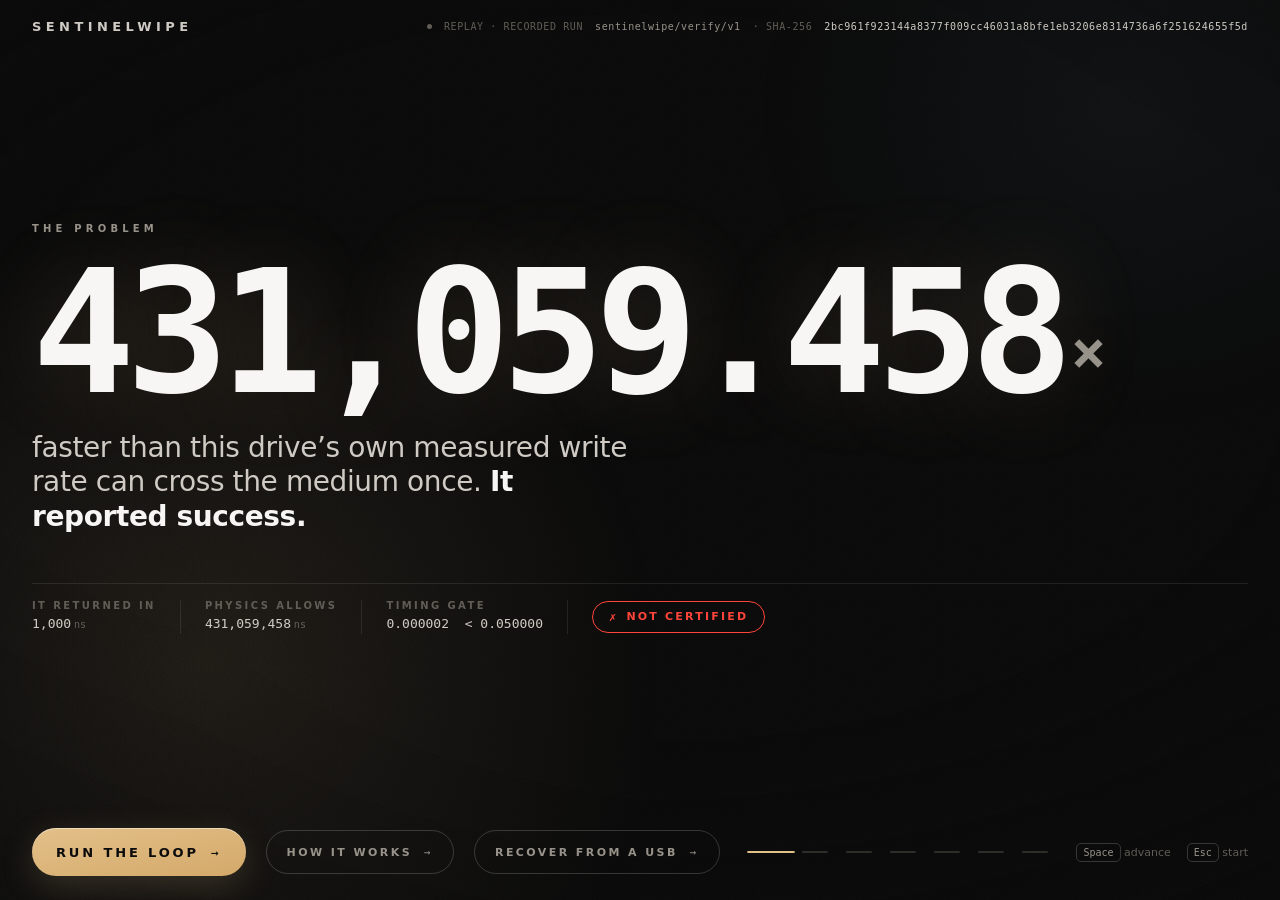
==== commit c4213fe6: "ui: live recovery from a real USB stick Enrol, image, carve, compare by SHA-256. ui/usb.py hashes ev" ====
--- a/ui/index.html
+++ b/ui/index.html
@@ -633,6 +633,8 @@
     <a class="go go-run" href="instrument.html" id="goRun">Run the loop
       <span class="arrow" aria-hidden="true">&#8594;</span></a>
     <a class="go go-alt" href="approach.html">How it works
+      <span class="arrow" aria-hidden="true">&#8594;</span></a>
+    <a class="go go-alt" href="recover.html">Recover from a USB
       <span class="arrow" aria-hidden="true">&#8594;</span></a>
     <div class="rail" role="tablist" aria-label="Beats">
       <button type="button" role="tab" data-beat="0" aria-current="true" aria-label="01 The problem"><i></i></button>
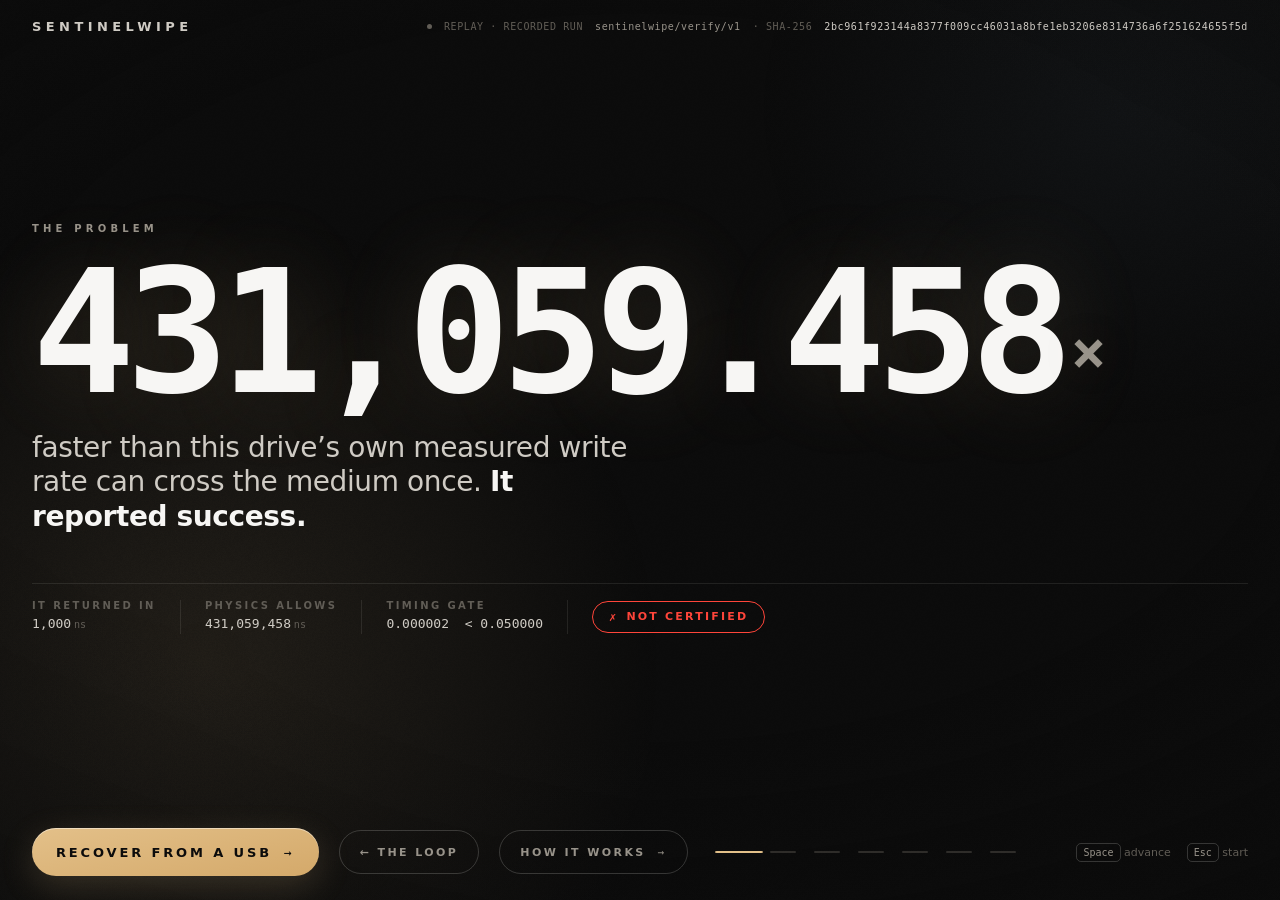
==== commit aa084fa6: "ui: one tab, one direction The demo is driven from a single tab now: the title card runs the loop, t" ====
--- a/ui/index.html
+++ b/ui/index.html
@@ -630,11 +630,14 @@
   </main>
 
   <nav class="spine" aria-label="Spine">
-    <a class="go go-run" href="instrument.html" id="goRun">Run the loop
+    <!-- The forward exit. One tab, one direction: the title card runs the
+         loop, the loop hands off to this deck, and this deck hands off to the
+         USB recovery. `goRun` is what Space follows on the last beat, so the
+         primary control and the keyboard agree by construction. -->
+    <a class="go go-run" href="recover.html" id="goRun">Recover from a USB
       <span class="arrow" aria-hidden="true">&#8594;</span></a>
+    <a class="go go-alt" href="instrument.html">&#8592;&nbsp;The loop</a>
     <a class="go go-alt" href="approach.html">How it works
-      <span class="arrow" aria-hidden="true">&#8594;</span></a>
-    <a class="go go-alt" href="recover.html">Recover from a USB
       <span class="arrow" aria-hidden="true">&#8594;</span></a>
     <div class="rail" role="tablist" aria-label="Beats">
       <button type="button" role="tab" data-beat="0" aria-current="true" aria-label="01 The problem"><i></i></button>
@@ -963,7 +966,7 @@
   else layer.removeAttribute("data-on");
 
   kAdv.innerHTML = (i===beats.length-1)
-    ? "<kbd>Space</kbd> opens the instrument"
+    ? "<kbd>Space</kbd> opens the USB recovery"
     : "<kbd>Space</kbd> advance";
 }
 function next(){
